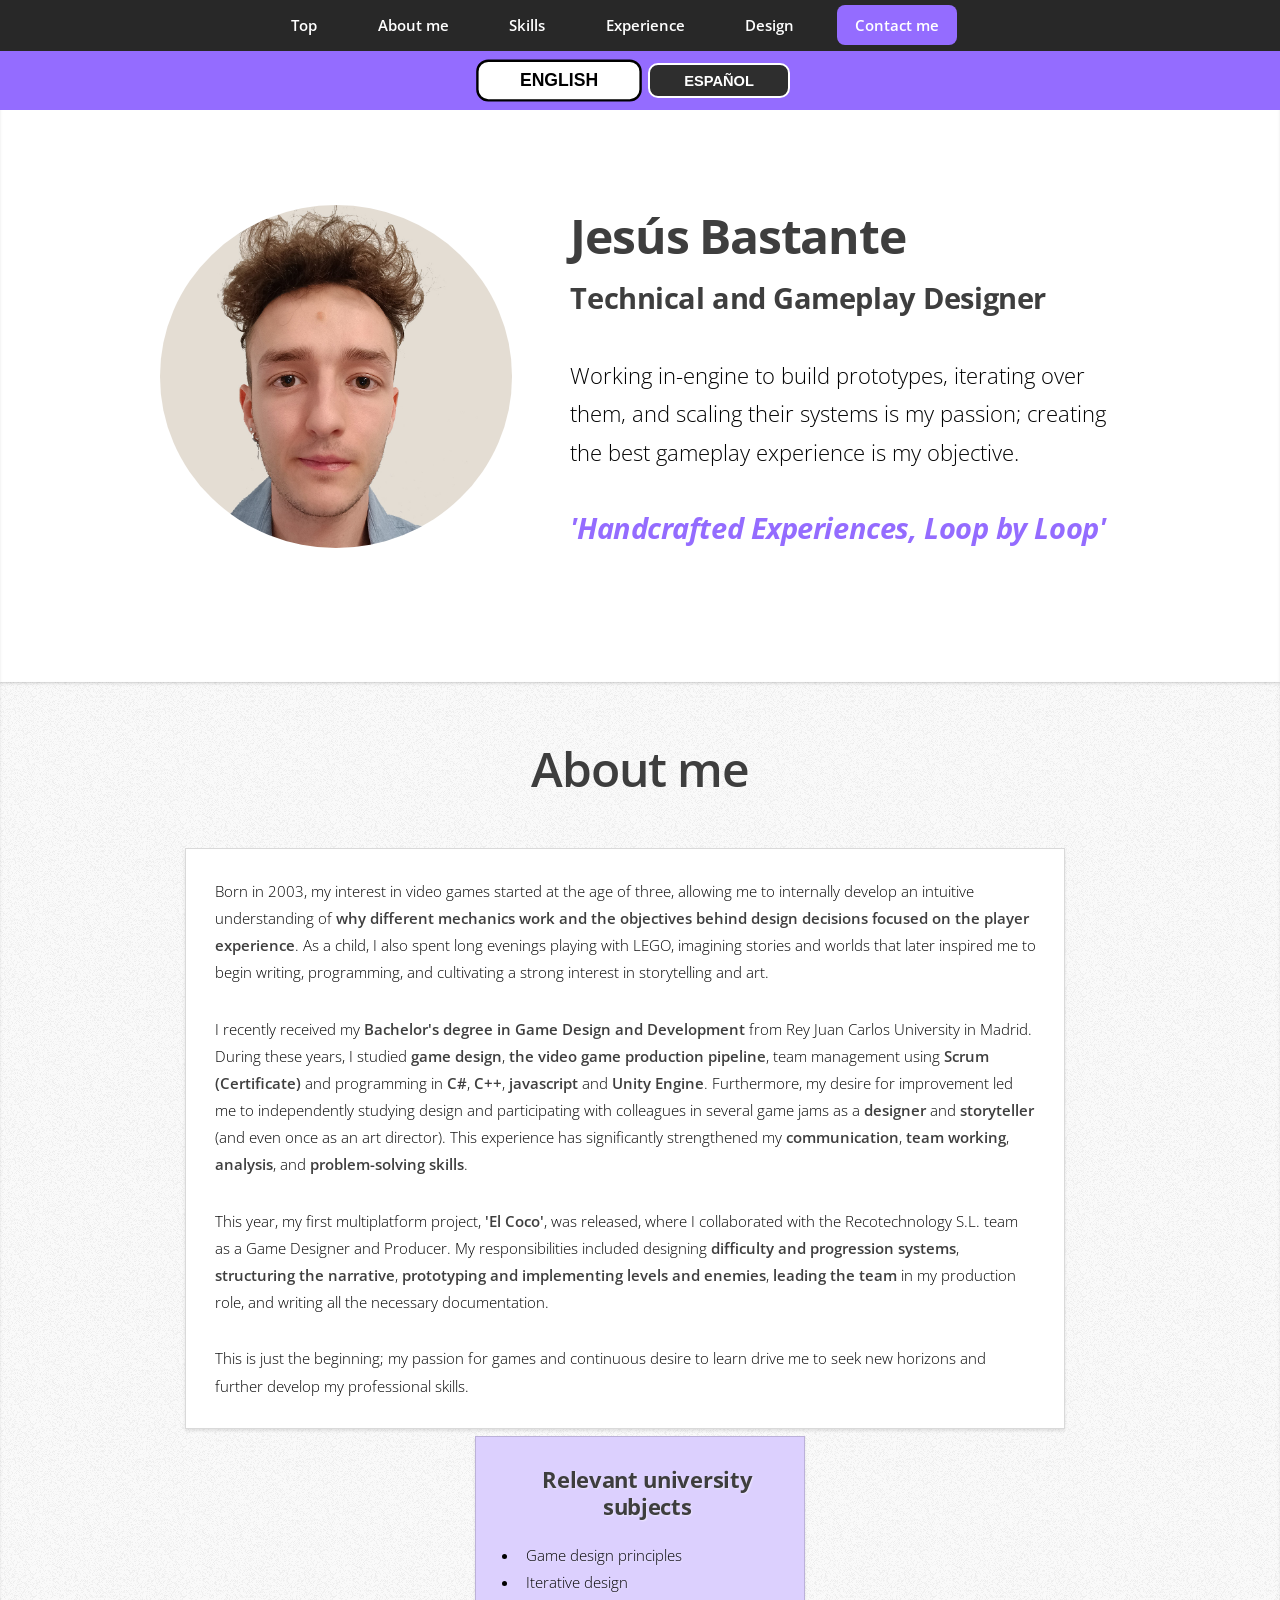
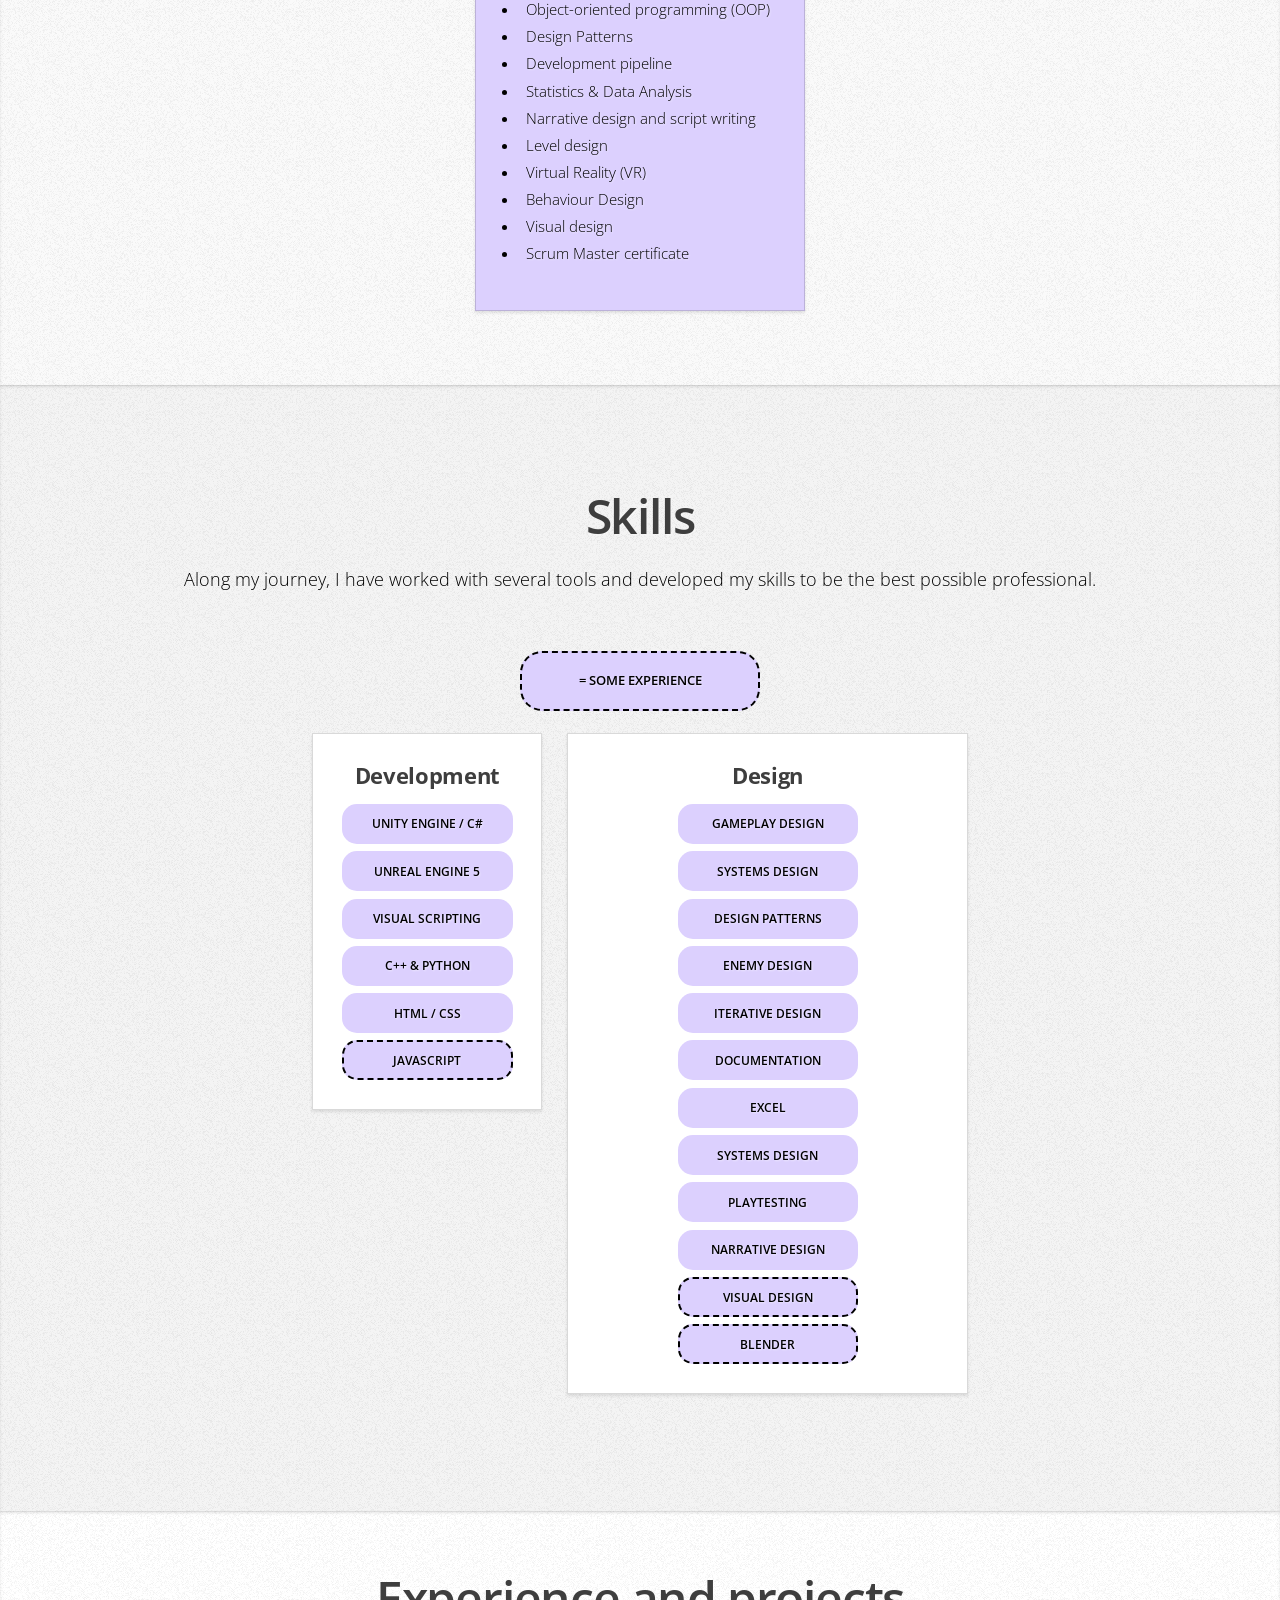
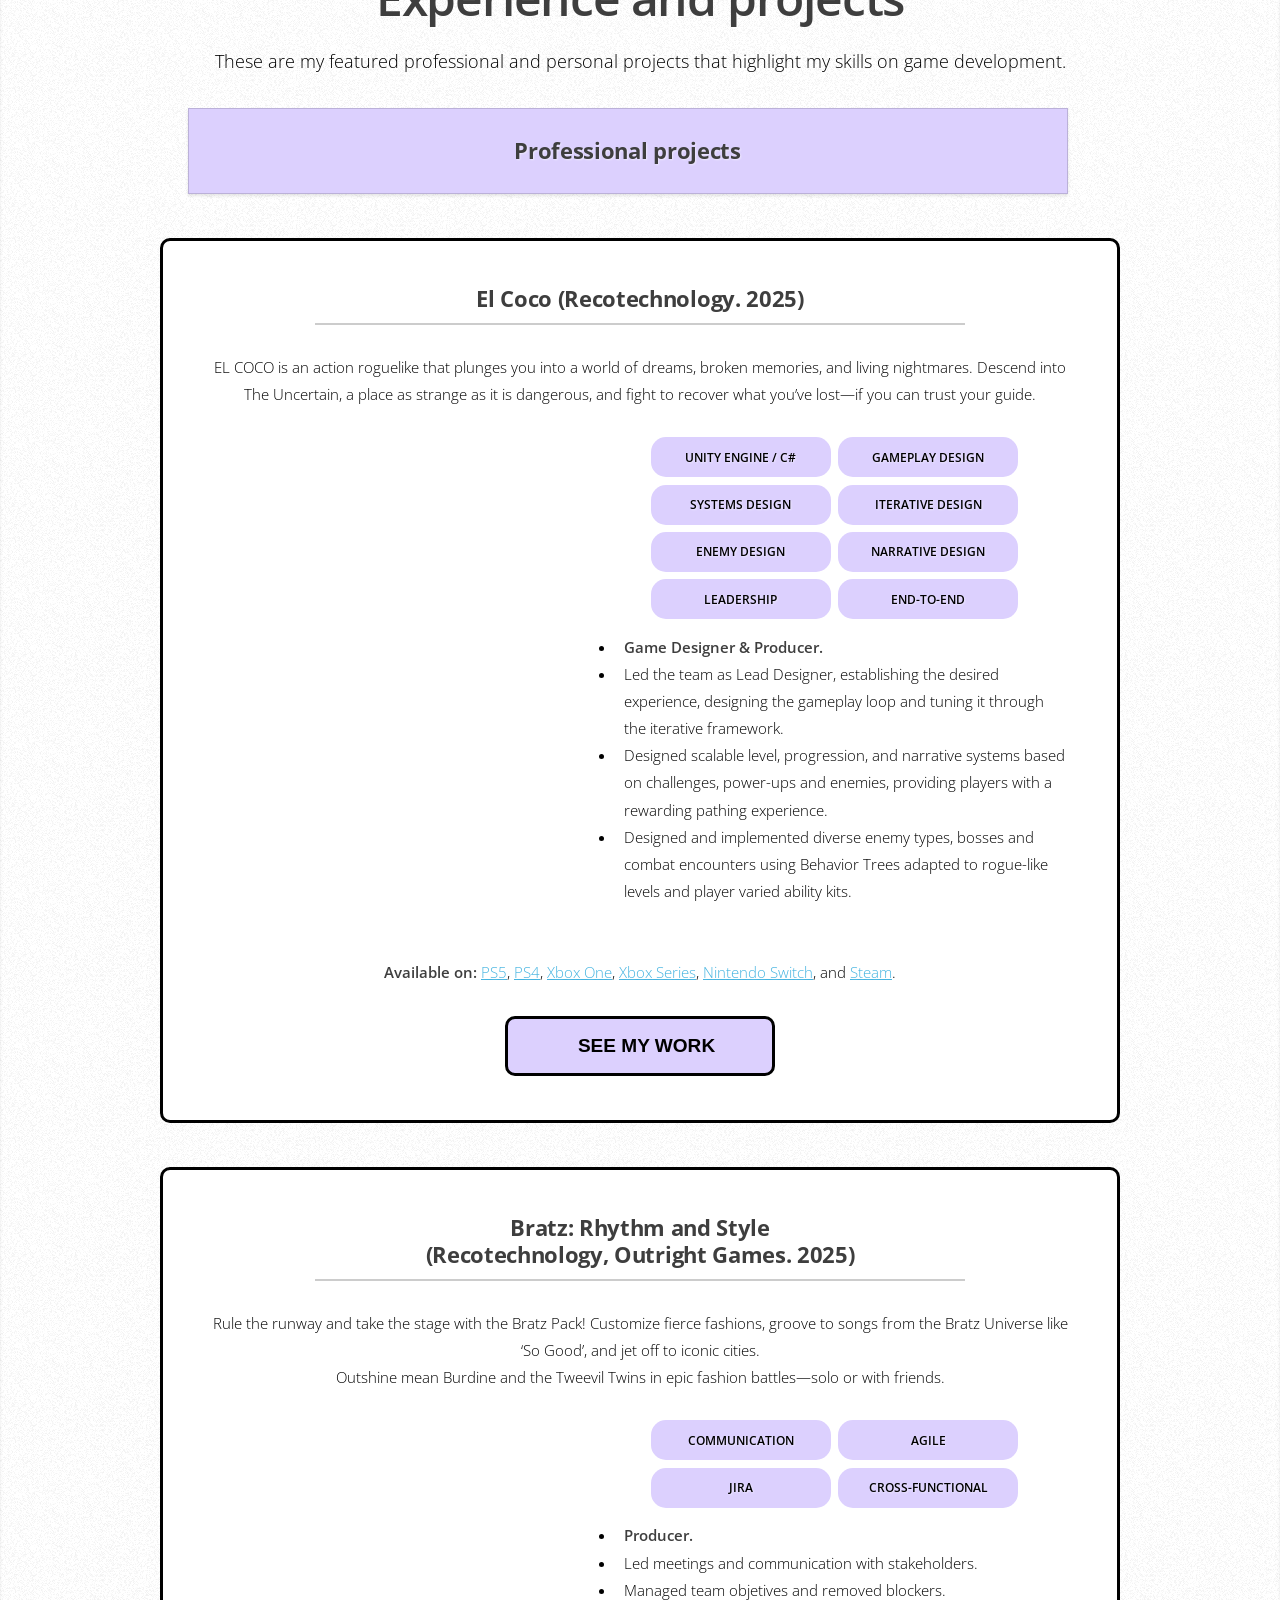
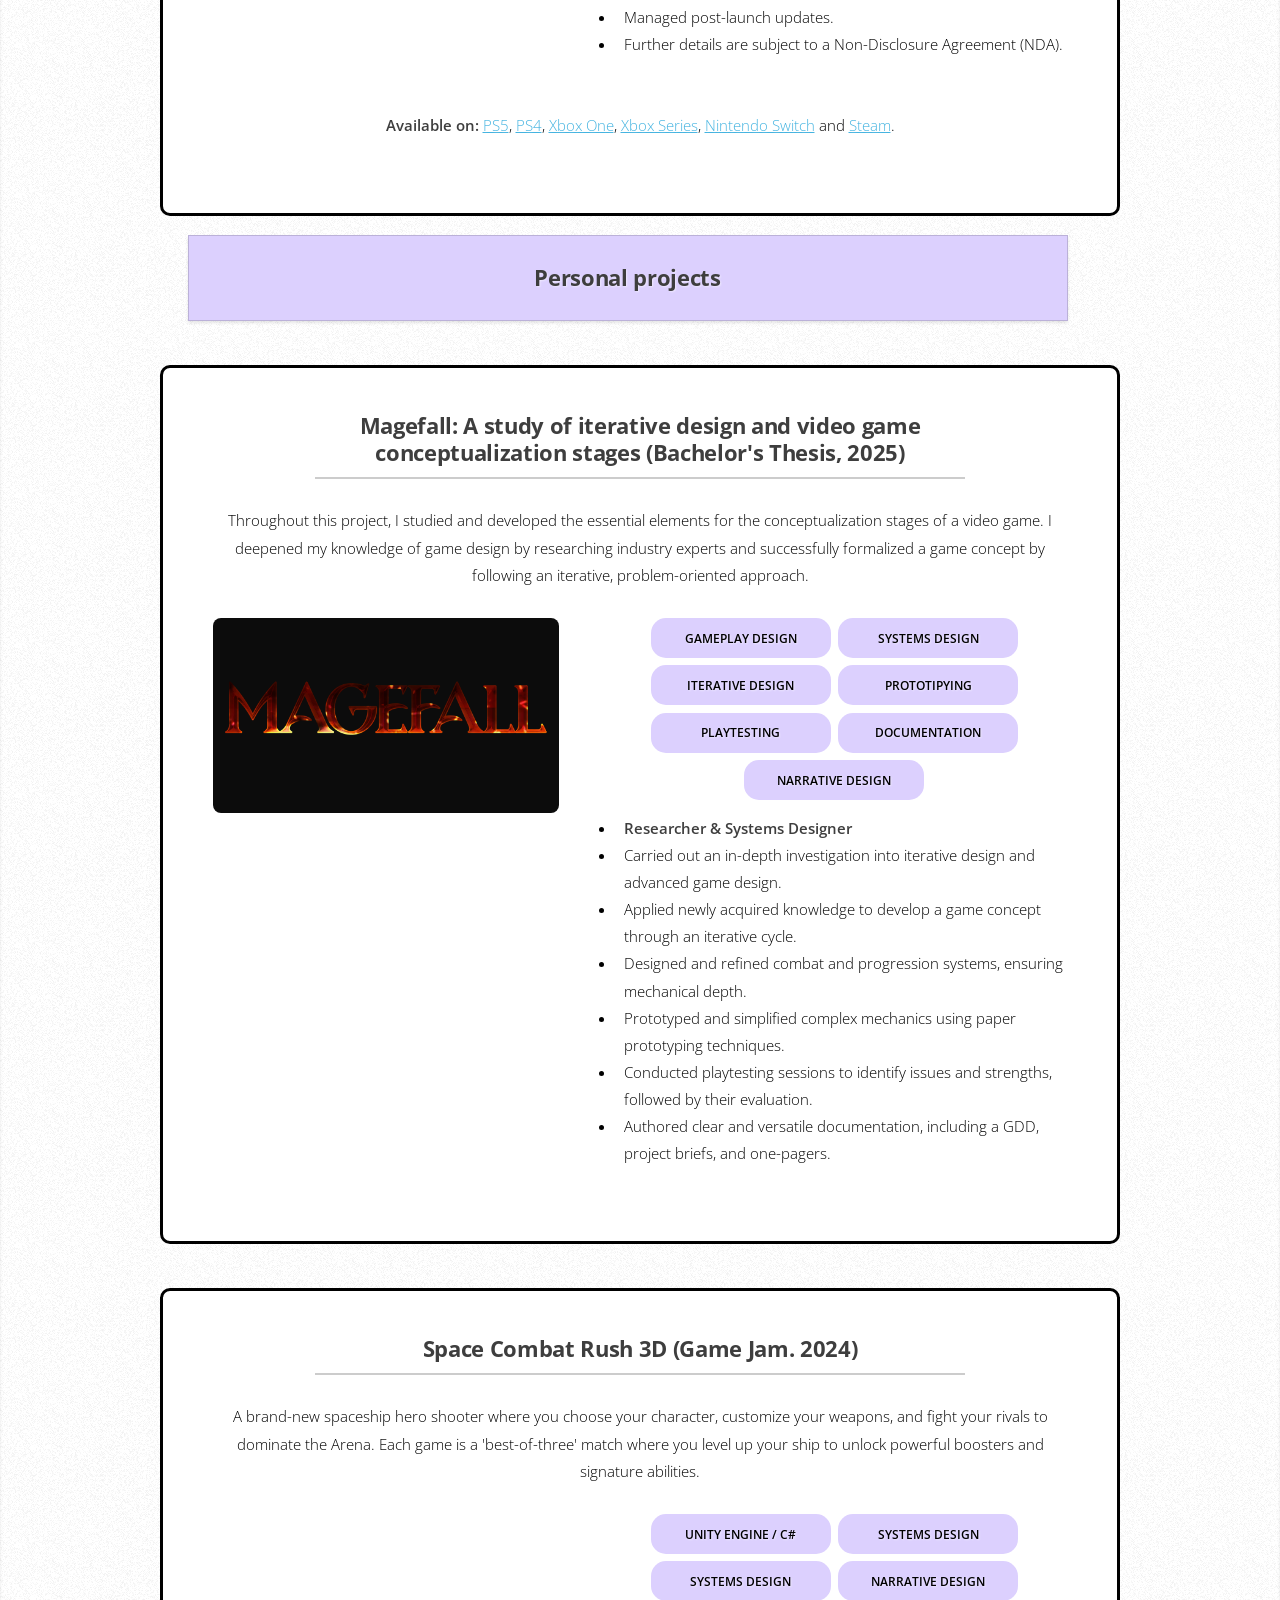
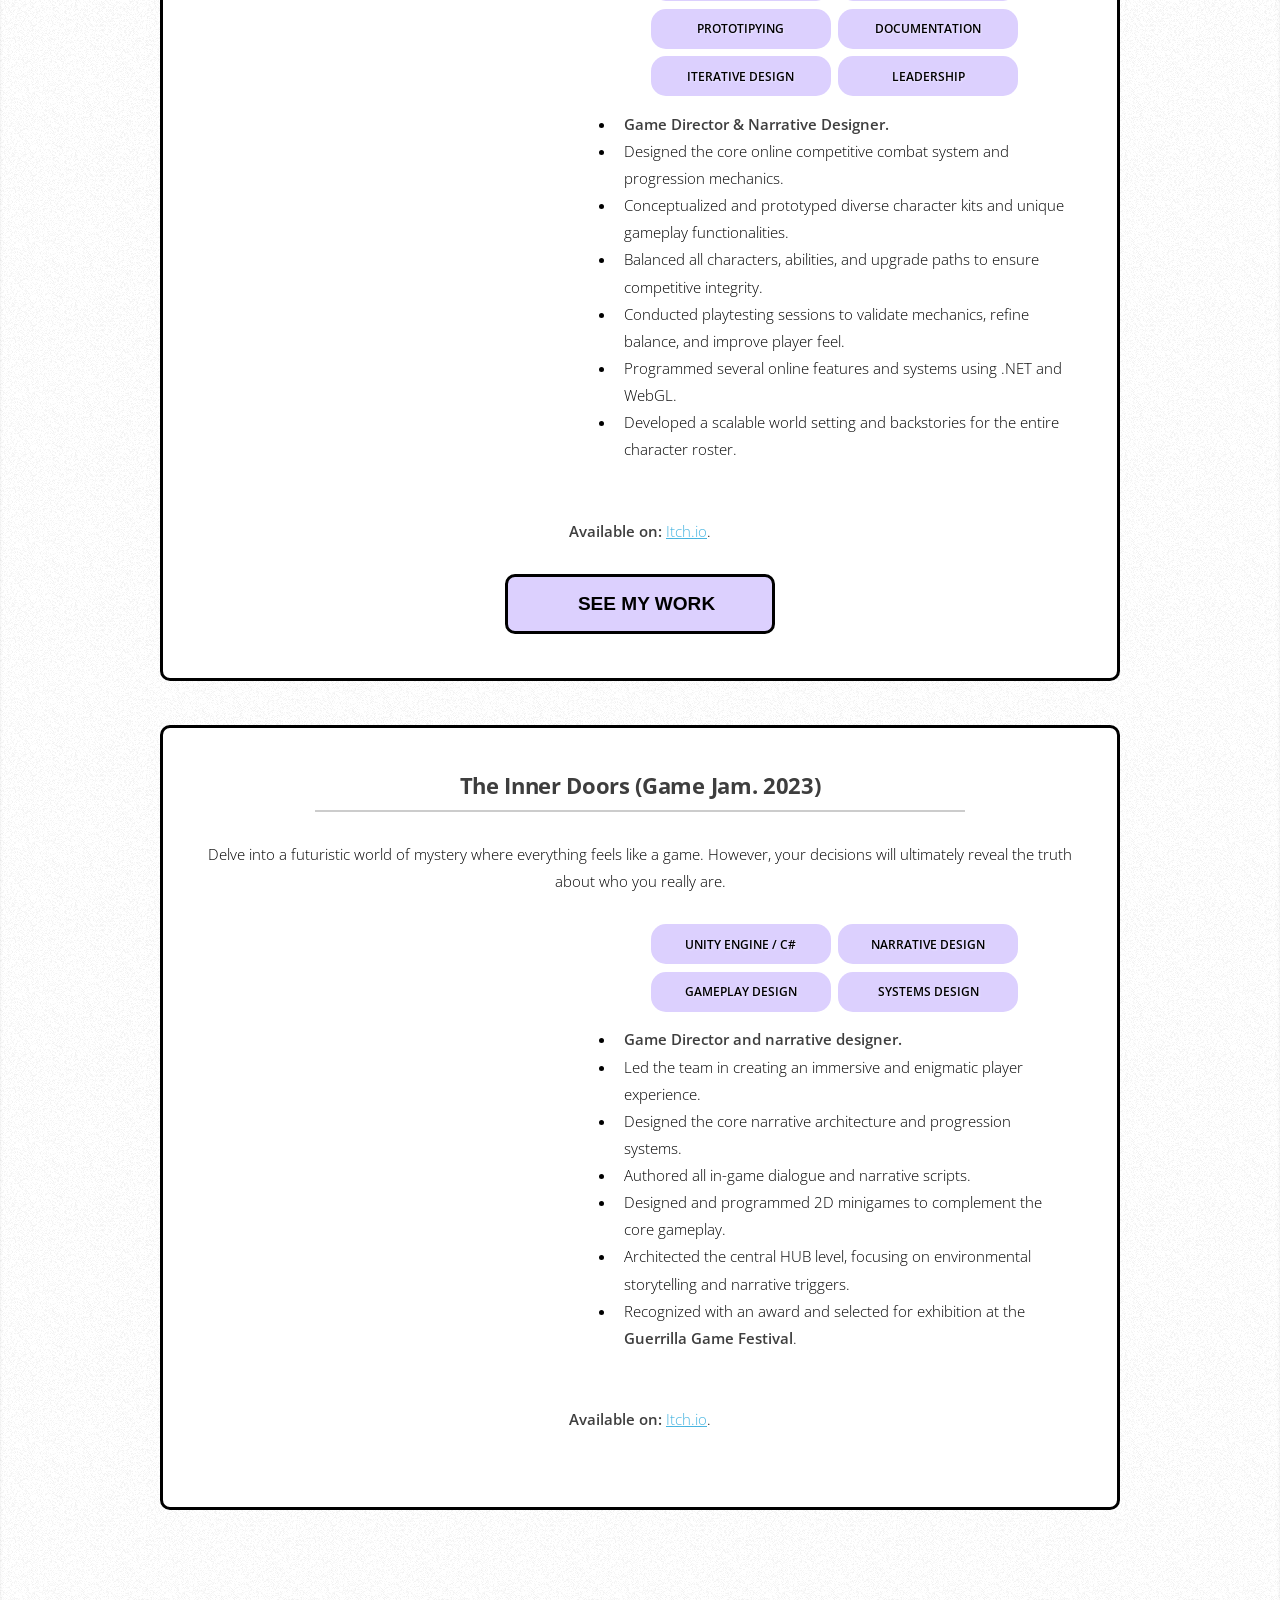
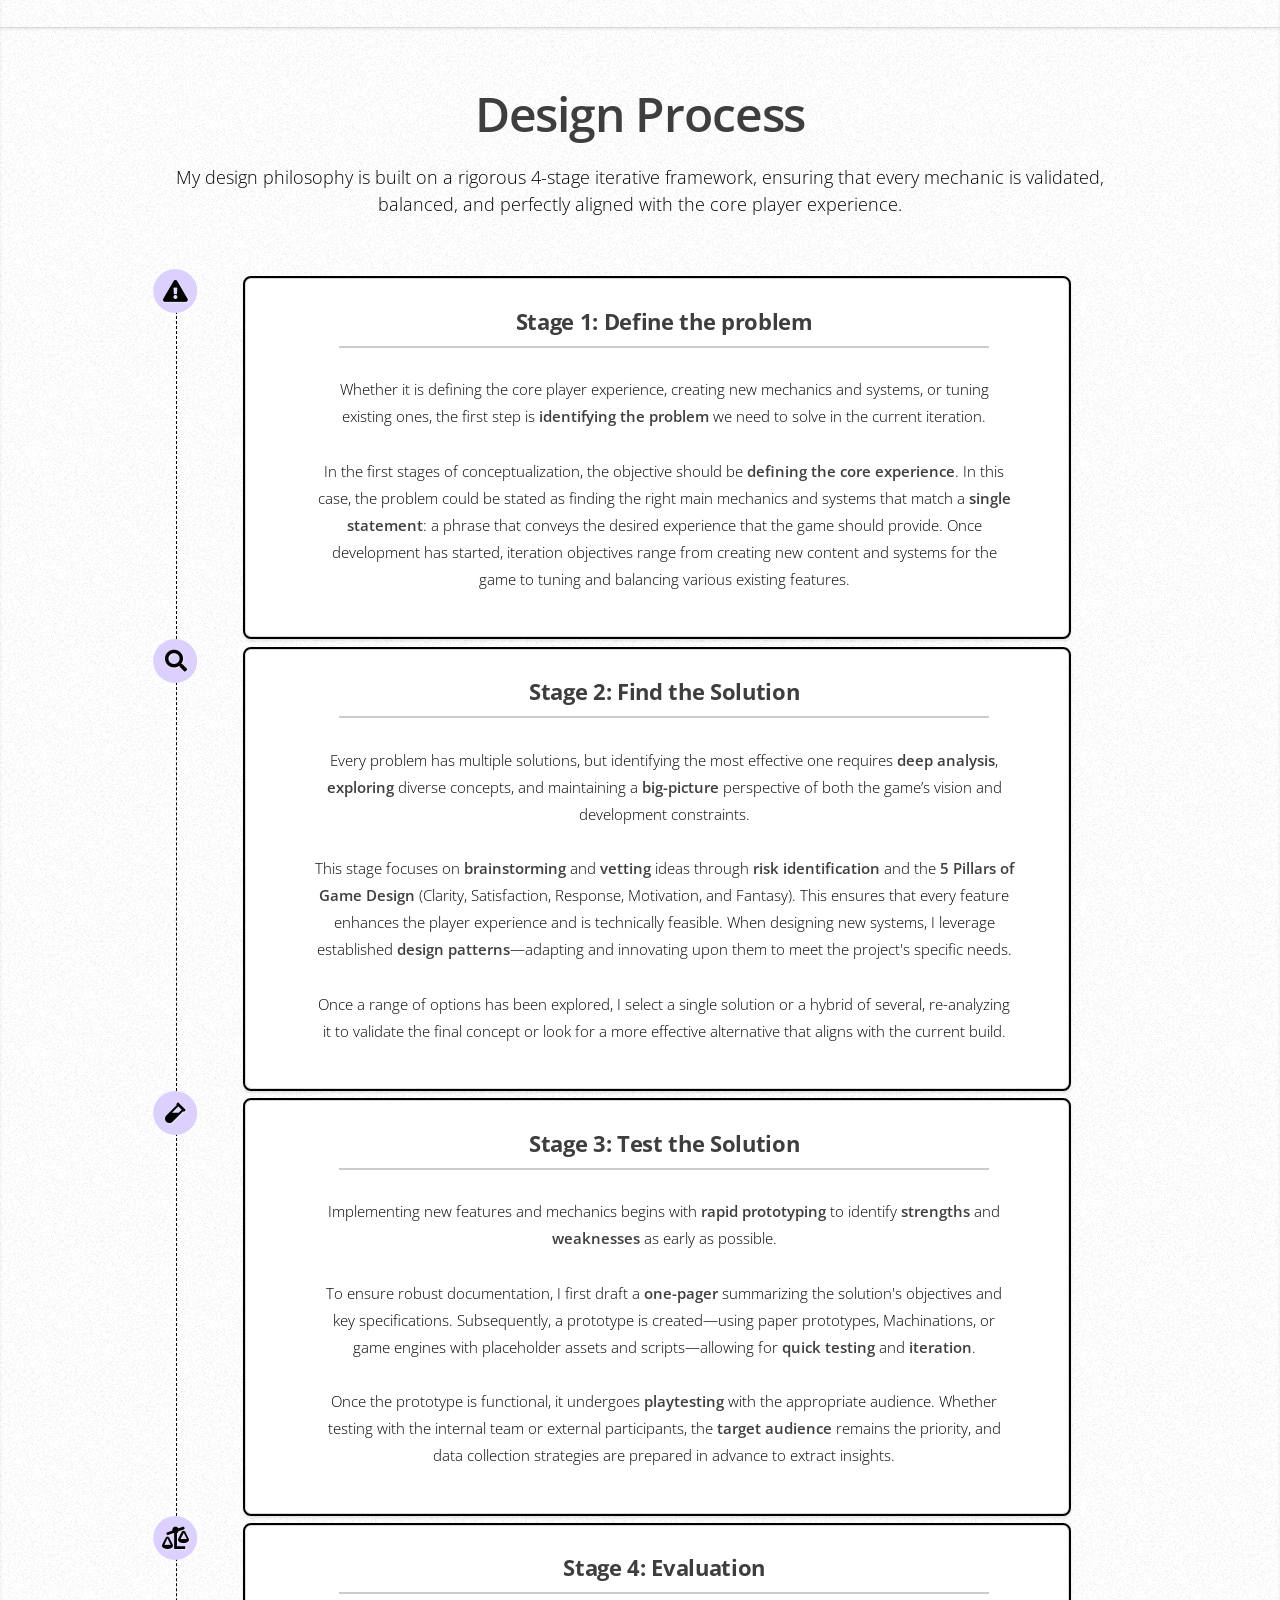
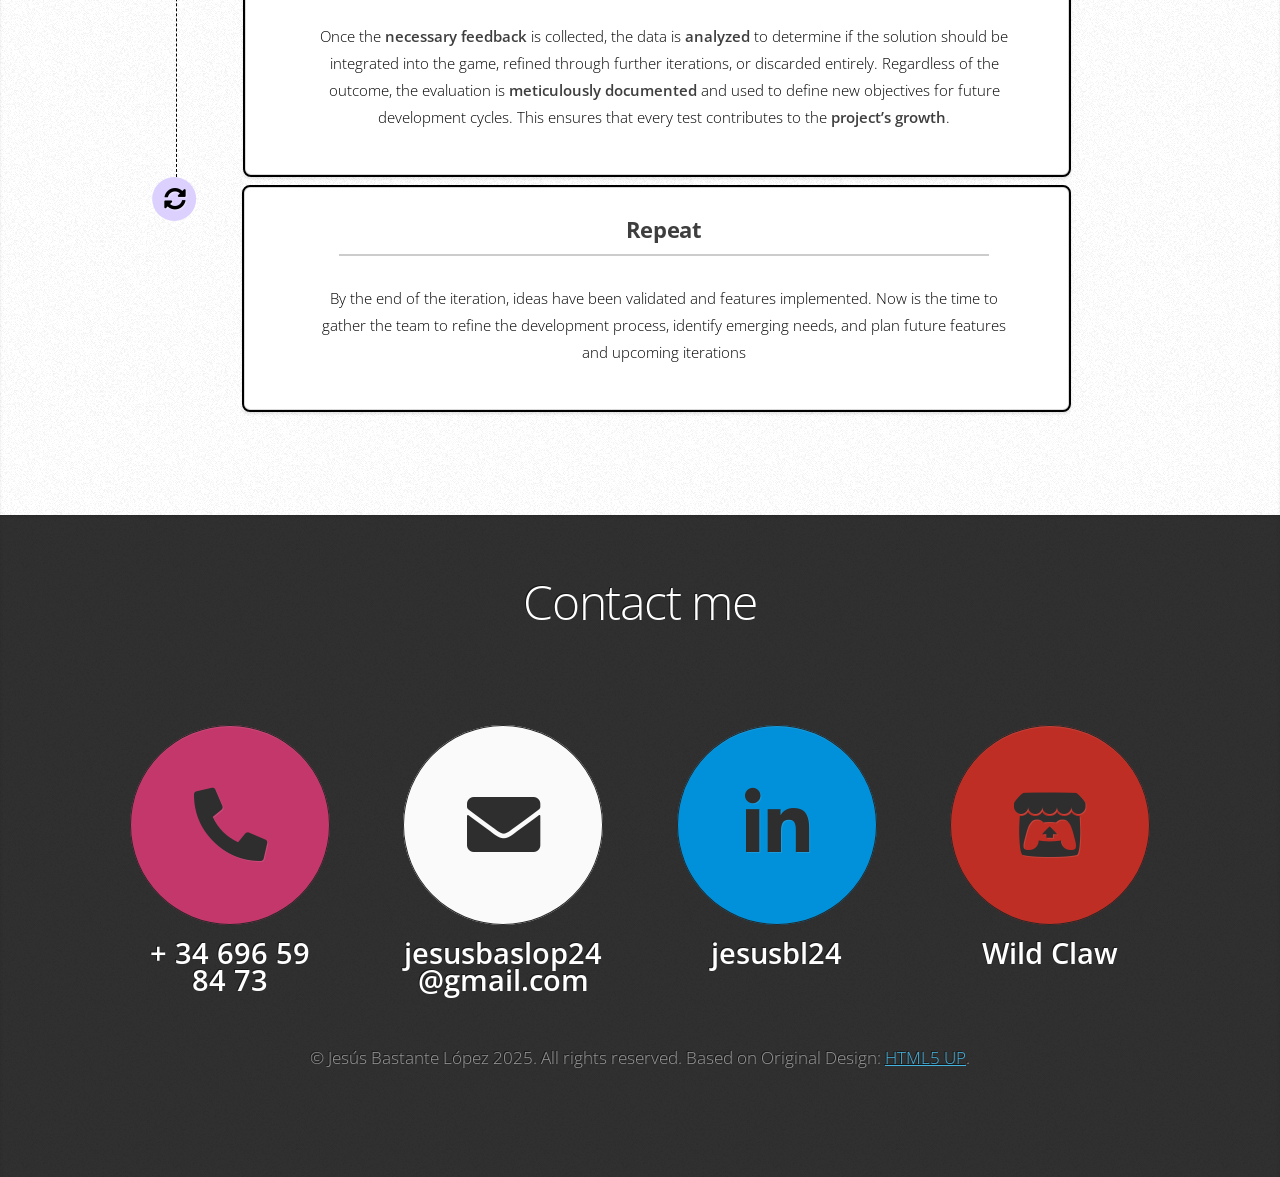
==== index.html @ 975b72c5 "Only design update" ====
<!DOCTYPE HTML>
<html lang="en">
	<head>
		<title>Jesus Bastante Portfolio</title>
		<meta charset="utf-8" />
		<meta name="viewport" content="width=device-width, initial-scale=1, maximum-scale=1, user-scalable=no, viewport-fit=cover">
		<script src='https://unpkg.com/panzoom@8.7.3/dist/panzoom.min.js'></script> <!-- Panzoom script -->
		<link rel="stylesheet" href="assets/css/main.css" />
	</head>
	<body class="is-preload">


		<!-- Nav -->
			<nav id="nav">
				<ul class="container">
					<li><a href="#language-bar" data-i18n="nav_top">Top</a></li>
					<li><a href="#aboutMeNavLoc" data-i18n="nav_about">About me</a></li>
					<li><a href="#skills" data-i18n="nav_skills">Skills</a></li>
					<li><a href="#experience" data-i18n="nav_experience">Experience</a></li>
					<li><a href="#designProcess" data-i18n="nav_design_process">Design</a></li>
					<li><a href="#contact" id = "contactMe" data-i18n="nav_contact">Contact me</a></li>
				</ul>
			</nav>

		<!-- Language-->
		<div id="language-bar">
			<div class="language-container">
				<div class="lang-buttons">
					<button id="lang-en" class="lang-button" onclick="setLanguage('en')">ENGLISH</button>
					<button id="lang-es" class="lang-button" onclick="setLanguage('es')">ESPAÑOL</button>
				</div>
			</div>
		</div>

		<!-- Home -->
			<article id="top" class="wrapper style1">
				<div class="container">
					<div class="row">
						<div class="col-4 col-5-large col-12-medium">
							<span class="image fit"><img src="images/Face.jpg" alt="" /></span>
						</div>
						<div class="col-8 col-7-large col-12-medium">
							<header>
								<h1><strong>Jesús Bastante</strong></h1>
								<h2  data-i18n="home_roles">Game Designer, Programmer, Producer</h2>
							</header>
							<p data-i18n="home_description">I'm a level and systems designer, developer, artist and storyteller with great passion and ambition for creating innovative games.</p>
							<h2 id="eslogan" data-i18n="home_eslogan">'Handcraft experiences loop by loop'</h2>
						</div>
					</div>
					</ul>
				</div>
			</article>

		<!-- AboutMe -->
			<article id="aboutMe" class="wrapper style2">
				<div class="container">
					<header>
						<h1 data-i18n="aboutMe_title" id ="aboutMeNavLoc">About me</h1>
					</header>

					<div class="aboutMeParent">
						<div class="col-8 col-12-medium col-12-small aboutMeChild">
							<section class="box aboutMeTextSection">

								<!-- Description -->
								<p align="left" data-i18n="aboutMe_p1">
									Born in 2003, my interest in video games started at the age of three, allowing me to internally develop an intuitive understanding of <strong>why different mechanics work</strong>
									and the objectives behind design decisions focused on the <strong>player experience</strong> .

									As a child, I also spent long evenings playing with LEGO, imagining stories and worlds that later inspired me to begin writing, programming, and cultivating a strong interest
									in storytelling and art.
								</p>
								<p align="left" data-i18n="aboutMe_p2">
									I recently received my Bachelor's degree in Game Design and Development from Rey Juan Carlos University in Madrid. During these years, I  studied <strong>game design</strong>,
									<strong>the video game production pipeline</strong>, and programming in <strong>C#</strong>, <strong>C++</strong>, <strong>javascript</strong> and <strong>Unity Engine</strong> .

									Furthermore, my desire for improvement led me to independently studying design and participating with colleagues in several game jams as a designer and storyteller (and even once as an art director). This experience has significantly strengthened my <strong>communication</strong>, <strong>team working</strong>, <strong>analysis</strong>, and <strong>problem-solving skills</strong>.
								</p>
								<p align="left" data-i18n="aboutMe_p3">
									This year, my first multiplatform project, <strong>'El Coco'</strong>, was released, where I collaborated with the Recotechnology S.L. team as a Game Designer and Producer. My responsibilities
									included designing <strong>difficulty and progression systems</strong>, <strong>structuring the narrative</strong>, <strong>implementing levels and enemies</strong>,
									<strong>leading the team</strong> in my production role, and preparing the game pages for all launch platforms.
								</p>
								<p align="left" data-i18n="aboutMe_p4">
									This is just the beginning; my passion for games and continuous desire to learn drive me to seek new horizons and further develop my professional skills.
								</p>
							</section>
						</div>

						<!-- Subjects -->
						<div class="col-4 col-12-medium col-12-small">
							<section class="box style1">
								<h3 class = "subjectsTitles"data-i18n="aboutMe_subjects">Relevant University Subjects</h3>
								<ul class="features">
									<li data-i18n="aboutMe_subject1">Game design principles</li>
									<li data-i18n="aboutMe_subject7">Iterative design</li>
									<li data-i18n="aboutMe_subject3">Object oriented programming</li>
									<li data-i18n="aboutMe_subject4">Design patterns</li>
									<li data-i18n="aboutMe_subject8">Development pipeline</li>
									<li data-i18n="aboutMe_subject11">Statistics</li>
									<li data-i18n="aboutMe_subject2">Narrative design and script writing</li>
									<li data-i18n="aboutMe_subject5">Level design principles</li>
									<li data-i18n="aboutMe_subject6">VR</li>
									<li data-i18n="aboutMe_subject9">Artificial intelligence</li>
									<li data-i18n="aboutMe_subject10">Visual design</li>
									<li data-i18n="aboutMe_subject12">Scrum and Kanban</li>
								</ul>
							</section>
						</div>
						</div>
					</div>

			</article>

		<!-- Skills -->
			<article id="skills" class="wrapper style3">
				<div class="container portfolio">
						<header>
						<h1 data-i18n="skills_title">Skills</h1>
						<p data-i18n="skills_description">Along my journey, I have worked with several tools and developed my skills to be the best possible professional.</p>
					</header>

					<!-- Some experience -->
					<div class="explanationSkills">
						<span class="tag some example" data-i18n="skills_some_experience">Some experience</span>
					</div>

					<!-- Programmer -->
					<div class="row aln-center">
						<div class="col-3 col-6-medium col-12-small">
							<article class="box style2">

								<h3><a data-i18n="skills_programmer">Programming</a></h3>

								<div class="skill-tags">
									<span class="tag" data-i18n="skills_unity">Unity Engine / c#</span>
									<span class="tag" data-i18n="skills_unreal">Unreal Engine 5</span>
									<span class="tag" data-i18n="skills_visualSc">Visual scripting</span>
									<span class="tag" data-i18n="skills_c++">C++ & Python</span>
									<span class="tag" data-i18n="skills_html">HTML / CSS</span>
									<span class="tag some" data-i18n="skills_js">JavaScript</span>

								</div>
							</article>
						</div>


						<!-- Game Designer -->
						<div class="col-5 col-6-medium col-12-small">
							<article class="box style2">

								<h3><a data-i18n="skills_gameDesign">Game Design</a></h3>

								<div class="skill-tags">
									<span class="tag" data-i18n="skills_gameplay">Gameplay Design</span>
									<span class="tag" data-i18n="skills_systems">Systems Design</span>
									<span class="tag" data-i18n="skills_designPatterns">Design patterns</span>
									<span class="tag" data-i18n="skills_enemy">Enemy Design</span>
									<span class="tag" data-i18n="skills_iterative">Iterative Design</span>
									<span class="tag" data-i18n="skills_documentation">Documentation</span>
									<span class="tag" data-i18n="skills_excel">Excel</span>
									<span class="tag" data-i18n="skills_systems">Systems Design</span>
									<span class="tag" data-i18n="skills_playtest">Playtesting</span>
									<span class="tag" data-i18n="skills_narrative">Narrative Design</span>
									<span class="tag some" data-i18n="skills_visual">Visual Design</span>
									<span class="tag some" data-i18n="skills_blender">Blender</span>
								</div>

							</article>
						</div>


						<!--
						<div class="col-3 col-6-medium col-12-small">
							<article class="box style2">

								<h3><a data-i18n="skills_producing">Producing</a></h3>

								<div class="skill-tags">
									<span class="tag" data-i18n="skills_communication">Communication</span>
									<span class="tag" data-i18n="skills_agile">Agile</span>
									<span class="tag" data-i18n="skills_leadership">Leadership</span>
									<span class="tag" data-i18n="skills_endToEnd">End-to-end</span>
									<span class="tag" data-i18n="skills_jira">Jira</span>
									<span class="tag" data-i18n="skills_functional">Cross-functional</span>
								</div>

							</article>
						</div>
						-->
					</div>
				</div>
			</article>

		<!-- Experience -->
		<article id="experience" class="wrapper style">
			<div class="container">


				<header>
					<h1 data-i18n="experience_title">Experience and projects</h1>
					<p data-i18n="experience_description">These are my featured professional and personal projects that highlight my skills on game development</p>
				</header>

				<!-- Professional projects section -->
				<div class="col-8 col-12-medium col-12-small row aln-center">
					<section class="box style5">
						<h3 data-i18n="experience_professional">Professional projects</h3>
					</section>
				</div>

				<!-- Project 1 -->
				<div class="project-entry">
					<div class="row">
						<div class="col-12">
							<h3>El Coco (Recotechnology. 2025)</h3>
						</div>
					</div>

					<!-- Description-->
					<div class="row">
						<div class="col-12">
							<p data-i18n="el_coco_description" class = "project_description">
								EL COCO is a 3D action roguelike that plunges you into a world of dreams, broken memories, and living nightmares. Descend into The Uncertain, a place as strange as it is dangerous, and fight to recover what you’ve lost—if you can trust your guide.</p>
						</div>
					</div>

					<!-- Main aln-center -->
					<div class="row aln-center">

						<!-- Video -->
						<div class="col-5 col-12-medium col-12-small image-column">
							<div class="video-container">
								<iframe id = "video_Coco" class="video-responsive" width="100%" src="https://www.youtube.com/embed/w1VXgXGJoMo?si=kQGGENqdgGSA5-C-" title="YouTube video player" frameborder="0" allowfullscreen></iframe>
							</div>
						</div>

						<!-- Skills & Work-->
						<div class="col-7 col-12-medium col-12-small content-column">

							<!-- Skills -->
							<div class="skill-tags project-tags">
								<span class="tag" data-i18n="skills_unity">Unity Engine / C#</span>
								<span class="tag" data-i18n="skills_gameplay">Gameplay</span>
								<span class="tag" data-i18n="skills_systems">Systems Design</span>
								<span class="tag" data-i18n="skills_iterative">Iterative Design</span>
								<span class="tag" data-i18n="skills_enemy">Enemy Design</span>
								<span class="tag" data-i18n="skills_narrative">Narrative Design</span>
								<span class="tag" data-i18n="skills_leadership">Leadership</span>
								<span class="tag" data-i18n="skills_endToEnd">End-to-end</span>
							</div>

							<!-- Work-->
							<ul class="project-details">
								<li data-i18n="el_coco_role"><strong>Game designer and producer.</strong></li>
								<li data-i18n="el_coco_lead">Led my team as main designer and producer.</li>
								<li data-i18n="el_coco_systems">Designed difficulty, progression and narrative systems.</li>
								<li data-i18n="el_coco_enemies">Designed and implemented enemies and encounters.</li>
								<!-- <li data-i18n="el_coco_levels">Designed and implemented levels.</li>-->
							</ul>
						</div>

						<!-- Stores -->
						<div class="col-12 col-12-medium col-12-small">
							<p class="availability-row">
								<span data-i18n="project_available_on">Available on:</span>
								<a href="https://store.playstation.com/es-es/product/EP8904-PPSA14353_00-0726081682596887" target="_blank">PS5</a>,
								<a href="https://store.playstation.com/es-es/product/EP8904-PPSA14353_00-0726081682596887" target="_blank">PS4</a>,
								<a href="https://www.xbox.com/es-ES/games/store/el-coco/9MZ8PTQWFBSH/0010" target="_blank">Xbox One</a>,
								<a href="https://www.xbox.com/es-ES/games/store/el-coco/9MZ8PTQWFBSH/0010" target="_blank">Xbox Series</a>,
								<a href="https://www.nintendo.com/es-es/Juegos/Programas-descargables-Nintendo-Switch/EL-COCO-2962356.html" target="_blank">Nintendo Switch</a>,
								<span data-i18n="word_and">and</span>
								<a href="https://store.steampowered.com/app/3792510/El_Coco/" target="_blank">Steam</a>.
							</p>
						</div>
					</div>

					<!-- See my work button -->
					<div class="project-docs">
						<button onclick="handleGalleryOpen('Coco_One_Pagers')" class ="projectKnowMore" data-i18n="knowMore">See my work</button>
					</div>

					<!-- One-pagers gallery overview - Do not copy or move, only one is needed -->
					<div id="gallery-overlay" class="gallery-overlay">
						<button class="nav-btn prev" onclick="event.stopPropagation(); changeImage(-1)">&#10094;</button>
						<button class="nav-btn next" onclick="event.stopPropagation(); changeImage(1)">&#10095;</button>
						<span class="close-gallery" onclick="event.stopPropagation(); closeGallery()">&times;</span>

						<div class="gallery-content">
							<img id="gallery-img" src="" alt="One Pager">
						</div>

						<div id="gallery-counter">1 / 3</div>
					</div>

				</div>


				<!-- Project 2 -->
				<div class="project-entry">
					<div class="row">
						<div class="col-12">
							<h3>Bratz: Rhythm and Style <br>(Recotechnology, Outright Games. 2025)</h3>
						</div>
					</div>

					<!-- Description -->
					<div class="row">
						<div class="col-12">
							<p data-i18n="bratz_description" class = "project_description">
								Rule the runway and take the stage with the Bratz Pack! Customize fierce fashions, groove to songs from the Bratz Universe like ‘So Good’, and jet off to iconic cities. <br>Outshine mean Burdine and the Tweevil Twins in epic fashion battles—solo or with friends.</p>
						</div>
					</div>

					<!-- Main aln-center -->
					<div class="row aln-center">

						<!-- Video -->
						<div class="col-5 col-12-medium col-12-small image-column">
							<iframe id = "video_Bratz" class="video-responsive" width="100%" src="https://www.youtube.com/embed/FJ5CNNaP4vQ?si=z_2PNQoDxg_0qs07" title="YouTube video player" frameborder="0" allowfullscreen></iframe>
						</div>

						<!-- Skills & Work -->
						<div class="col-7 col-12-medium col-12-small content-column">

							<!-- Skills -->
							<div class="skill-tags project-tags">
								<span class="tag" data-i18n="skills_communication">Communication</span>
								<span class="tag" data-i18n="skills_agile">Agile</span>
								<span class="tag" data-i18n="skills_jira">Jira</span>
								<span class="tag" data-i18n="skills_functional">Cross-functional</span>
							</div>

							<!-- Work -->
							<ul class="project-details">
								<li data-i18n="project_bratz_role"><strong>Post-launch producer.</strong></li>
								<li data-i18n="project_bratz_info1">Led meetings and communication with clients.</li>
								<li data-i18n="project_bratz_info2">Managed team objetives and removed blockers.</li>
								<li data-i18n="project_bratz_updates">Managed post-launch updates.</li>
								<li data-i18n="project_bratz_info">Not allowed to explain further work.</li>
							</ul>
						</div>

						<!-- Stores -->
						<div class="col-12 col-12-medium col-12-small">
							<p class="availability-row">
								<span data-i18n="project_available_on">Available on:</span>
								<a href="https://store.playstation.com/es-es/product/EP3678-PPSA21174_00-BRATZ2GAME000000" target="_blank">PS5</a>,
								<a href="https://store.playstation.com/es-es/product/EP3678-PPSA21174_00-BRATZ2GAME000000" target="_blank">PS4</a>,
								<a href="https://www.xbox.com/es-es/games/store/bratz-ritmo-y-estilo/9p76mmjg50ds" target="_blank">Xbox One</a>,
								<a href="https://www.xbox.com/es-es/games/store/bratz-ritmo-y-estilo/9p76mmjg50ds" target="_blank">Xbox Series</a>,
								<a href="https://www.nintendo.com/es-es/Juegos/Juegos-de-Nintendo-Switch/Bratz-Ritmo-y-Estilo-2845229.html" target="_blank">Nintendo Switch</a>
								<span data-i18n="word_and">and</span>
								<a href="https://store.steampowered.com/app/3212580/Bratz_Ritmo_y_Estilo/" target="_blank">Steam</a>.
							</p>
						</div>

					</div>

				</div>

				<!-- Personal projects section -->
				<div class="col-8 col-8-medium col-8-small row aln-center">
					<section class="box style5">
						<h3 data-i18n="experience_personal">Personal projects</h3>
					</section>
				</div>

				<!-- Project 3 -->
				<div class="project-entry">
					<div class="row">
						<div class="col-12">
							<h3 data-i18n="magefall_title">Magefall, a study of iterative design and video game conceptualization stages (Bachelor's Thesis. 2024)</h3>
						</div>
					</div>

					<!-- Description -->
					<div class="row">
						<div class="col-12">
							<p data-i18n="magefall_description" class = "project_description">
								Throughout this project, I studied and developed the essential elements for the conceptualization stages of a video game. I deepened my knowledge of game design by researching industry experts and successfully designed a game concept by following an iterative, problem-oriented approach.</p>
						</div>
					</div>

					<!-- Main aln-center -->
					<div class="row aln-center">

						<!-- Image -->
						<div class="col-5 col-12-medium col-12-small image-column">
							<span class="image fit mini-project-image">
								<img src="images/Magefall.png" alt="Mini Proyecto 4" />
							</span>
						</div>

						<!-- Skills & Work -->
						<div class="col-7 col-12-medium col-12-small content-column">

							<!-- Skills -->
							<div class="skill-tags project-tags">
								<span class="tag" data-i18n="skills_gameplay">Gameplay</span>
								<span class="tag" data-i18n="skills_systems">Systems Design</span>
								<span class="tag" data-i18n="skills_iterative">Iterative Design</span>
								<span class="tag" data-i18n="skills_prototype">Prototyping</span>
								<span class="tag" data-i18n="skills_playtest">Playtesting</span>
								<span class="tag" data-i18n="skills_documentation">Documentation</span>
								<span class="tag" data-i18n="skills_narrative">Narrative Design</span>
							</div>

							<!-- Work -->
							<ul class="project-details">
								<li data-i18n="project_magefall_1"><strong>Researcher and systems designer.</strong></li>
								<li data-i18n="project_magefall_2">Carried on an in depth investigation about iterative design and advance game design.</li>
								<li data-i18n="project_magefall_3">Used the new adquired knowledge to develop a game idea following an iterative cycle.</li>
								<li data-i18n="project_magefall_4">Designed and enhanced combat and progression systems and created.</li>
								<li data-i18n="project_magefall_5">Simplified mechanics and systems using paper prototypes.</li>
								<li data-i18n="project_magefall_6">Carried on playtestings to find problems and stregths and evaluated their results.</li>
								<li data-i18n="project_magefall_7">Created clean and versatile documentation like a GDD, a brief and one-pagers.</li>
							</ul>
						</div>
					</div>
				</div>


				<!-- Project 4 -->
				<div class="project-entry">
					<div class="row">
						<div class="col-12">
							<h3>Space Combat Rush 3D (Game Jam. 2024)</h3>
						</div>
					</div>

					<!-- Description -->
					<div class="row">
						<div class="col-12">
							<p data-i18n="SCR3D_description" class = "project_description">
								A brand-new spaceship hero shooter where you choose your character, custom your weapons and fight your rivals to get to the top of the Arena. Each game is a best of 3 match where you level up your ship to unlock your powerful boosters and abilities.</p>
						</div>
					</div>

					<!-- Main aln-center -->
					<div class="row aln-center">

						<!-- Video -->
						<div class="col-5 col-12-medium col-12-small image-column">
							<iframe class="video-responsive" width="100%"  src="https://www.youtube.com/embed/dESIXAj6zrM?si=02OlI8E_HfpWyJO2" title="YouTube video player" frameborder="0" allowfullscreen></iframe>
						</div>

						<!-- Skills & Work -->
						<div class="col-7 col-12-medium col-12-small content-column">

							<!-- Skills -->
							<div class="skill-tags project-tags">
								<span class="tag" data-i18n="skills_unity">Unity Engine / C#</span>
								<span class="tag" data-i18n="skills_systems">Gameplay Design</span>
								<span class="tag" data-i18n="skills_systems">Systems Design</span>
								<span class="tag" data-i18n="skills_narrative">Narrative Design</span>
								<span class="tag" data-i18n="skills_prototype">Prototyping</span>
								<span class="tag" data-i18n="skills_documentation">Documentation</span>
								<span class="tag" data-i18n="skills_iterative">Iterative Design</span>
								<span class="tag" data-i18n="skills_leadership">Leadership</span>
							</div>

							<!-- Work -->
							<ul class="project-details">
								<li data-i18n="SCR3D_1"><strong>Game and narrative designer.</strong></li>
								<li data-i18n="SCR3D_2">Designed the online competitive combat system.</li>
								<li data-i18n="SCR3D_3">Designed and prototyped multiple characters funcionality.</li>
								<li data-i18n="SCR3D_4">Balanced all characters, abilities and upgrades.</li>
								<li data-i18n="SCR3D_5">Carried on playtestings to test mechanics and balance.</li>
								<li data-i18n="SCR3D_6">Programmed several online features in .NET and WebGL.</li>
								<li data-i18n="SCR3D_7">Created a scalable setting and every character backstory</li>
							</ul>
						</div>

						<!-- Stores -->
						<div class="col-12 col-12-medium col-12-small">
							<p class="availability-row">
								<span data-i18n="project_available_on">Available on:</span>
								<a href="https://wild-claw-studio.itch.io/space-combat-rush-3d" target="_blank">Itch.io</a>.
							</p>
						</div>

					</div>

					<!-- See my work button -->
					<div class="project-docs">
						<button onclick="handleGalleryOpen('SCR_One_Pagers')" class ="projectKnowMore" data-i18n="knowMore">See my work</button>
					</div>

				</div>


				<!-- Project 5 -->
				<div class="project-entry">
					<div class="row">
						<div class="col-12">
							<h3>The Inner Doors (Game Jam. 2023)</h3>
						</div>
					</div>

					<!-- Description -->
					<div class="row">
						<div class="col-12">
							<p data-i18n="project_inner_description" class = "project_description">
								Delve into a futuristic world of mystery where everything feels like a game. However, your decisions will ultimately reveal the truth about who you really are.</p>
						</div>
					</div>

					<!-- Main aln-center -->
					<div class="row aln-center">

						<!-- Video -->
						<div class="col-5 col-12-medium col-12-small image-column">
							<iframe width="100%" class="video-responsive" src="https://www.youtube.com/embed/ds75GTA6XdU?si=nrnSYYOC4L6e38ob" title="YouTube video player" frameborder="0" allowfullscreen></iframe>
						</div>

						<!-- Skills & Work -->
						<div class="col-7 col-12-medium col-12-small content-column">

							<!-- Skills -->
							<div class="skill-tags project-tags">
								<span class="tag" data-i18n="skills_unity">Unity Engine / C#</span>
								<span class="tag" data-i18n="skills_narrative">Narrative Design</span>
								<span class="tag" data-i18n="skills_gameplay">Gameplay Design</span>
								<span class="tag" data-i18n="skills_systems">Systems Design</span>
							</div>

							<!-- Work -->
							<ul class="project-details">
								<li data-i18n="project_inner_1"><strong>Game director and narrative designer.</strong></li>
								<li data-i18n="project_inner_2">Led the team in creating an immersive and enigmatic player experience.</li>
								<li data-i18n="project_inner_3">Designed the core narrative architecture and progression systems.</li>
								<li data-i18n="project_inner_4">Authored all in-game dialogue and narrative scripts.</li>
								<li data-i18n="project_inner_5">Designed and programmed 2D minigames to complement the core gameplay.</li>
								<li data-i18n="project_inner_6">Architected the central HUB level, focusing on environmental storytelling and narrative triggers.</li>
								<li data-i18n="project_inner_7">Recognized with an award and selected for exhibition at the Guerrilla Game Festival.</li>
							</ul>
						</div>

						<!-- Stores -->
						<div class="col-12 col-12-medium col-12-small">
							<p class="availability-row">
								<span data-i18n="project_available_on">Available on:</span>
								<a href="https://wild-claw-studio.itch.io/the-inner-doors" target="_blank">Itch.io</a>.
							</p>
						</div>

					</div>
				</div>

				<!--
				<div class="col-8 col-12-medium col-12-small row aln-center">
					<section class="box style5">
						<h3 data-i18n="experience_other">Other projects</h3>
					</section>
				</div>
				-->

			</div>
		</article>


		<!-- Design Process -->
		<article id="designProcess" class="wrapper style">
			<div class="container">

				<!-- Title -->
				<header>
					<h1 data-i18n= design_process_title>Design Process</h1>
					<p data-i18n= design_process_description>My studies and research have effectively improved my capability to engage with game design and manage the iterative process.</p>
				</header>
			</div>


			<div>

				<!-- List -->
				<ul class="designList">

					<!-- Stage 1 -->
					<li class="designItem">

						<!-- Icon -->
						<span class="timeline-marker">
      						<i class="fas fa-exclamation-triangle"></i>
						</span>

						<!-- Content box -->
						<div class="designItem-content box style1">

							<h3 data-i18n= design_process_stage1_title>Stage 1: Define the problem</h3>

							<p data-i18n= design_process_stage1_description1>Whether it is defining the core player experience, creating new mechanics and systems, or tuning existing ones, the first step is <strong>identifying the problem we need to
								solve</strong> in the current iteration. </p>

							<br>


							<p data-i18n= design_process_stage1_description2>In the first stages of <strong>conceptualization</strong>, the objective should be defining our <strong>core experience</strong>. In this case, the problem could be stated as finding the right
								main mechanics and systems that match a <strong>single statement</strong>: a phrase that conveys the desired experience that the game should provide.
								Once development has started, iteration objectives range from creating new content and systems for the game to tuning and balancing various existing features.
							</p>


						</div>
					</li>

					<!-- Stage 2 -->
					<li class="designItem">

						<!-- Icon -->
						<span class="timeline-marker">
      						<i class="fas fa-search"></i>
						</span>

						<!-- Content box -->
						<div class="designItem-content box style1">
							<h3 data-i18n= design_process_stage2_title>Stage 2: Find the solution</h3>
							<p data-i18n= design_process_stage2_description1>There are many solutions for each problem, but finding the correct one is all about <strong>analysis</strong>, <strong>exploring</strong>  different ideas, and seeing the <strong>big picture </strong> of both video game and development needs.</p>

							<br>

							<p data-i18n= design_process_stage2_description2>This stage is all about brainstorming and analyzing ideas by using <strong>risk identification</strong> and the <strong>5 Pillars of Game Design</strong>  <br> (Clarity, Satisfaction, Response, Motivation, and Fantasy)
								to check if they enhance the player experience and if they can be developed correctly.
								When creating new game systems and mechanics, it is important to know <strong>design patterns </strong> and how to implement them, adapting existing ideas in an innovative way that suits the design needs.
							</p>


							<br>
							<p data-i18n= design_process_stage2_description3>Once we have explored enough options, we choose a solution or a mix of several of them and analyze it
								once again to validate the final idea or look for another solution that can fit better into th current game.
							</p>

						</div>
					</li>

					<!-- Stage 3 -->
					<li class="designItem">

						<!-- Icon -->
						<span class="timeline-marker">
      						<i class="fas fa-vial"></i>
						</span>

						<!-- Content box -->
						<div class="designItem-content box style1">
							<h3 data-i18n= design_process_stage3_title>Stage 3: Test the solution</h3>

							<p data-i18n= design_process_stage3_description1>Implementing new features and mechanics starts with creating a quick prototype to find their weaknesses and strengths <strong>as soon as possible</strong>.</p>

							<br>

							<p data-i18n= design_process_stage3_description2>To maintain good documentation, we first create a small <strong>one-pager</strong> summarising all the relevant information and objectives of the intended solution.
								Later, we create a <strong>small sample</strong> of the feature by using paper prototypes, Machinations, or video game engines with simple forms and scripts in a way that they can be easily tested and tunned.</p>

							<br>

							<p data-i18n= design_process_stage3_description3>Once the prototype is ready, it should be <strong>tested</strong> with the necessary people. Whether it is the team or external testers depends on the context,
								but the <strong>target public</strong>  should always be taken into account, and <strong>information recovery strategies</strong>  must be prepared beforehand.</p>

						</div>
					</li>

					<!-- Stage 4 -->
					<li class="designItem">

						<!-- Icon -->
						<span class="timeline-marker">
      						<i class="fas fa-balance-scale-left"></i>
						</span>

						<!-- Content box -->
						<div class="designItem-content box style1">
							<h3 data-i18n= design_process_stage4_title>Stage 4: Evaluation</h3>
							<p data-i18n= design_process_stage4_description1>
								After recovering all the <strong>necessary feedback</strong>, the information must be analyzed to determine if the solution can be added to the game, if any upgrades should be made, or if
								it should be discarded. Whether the solution is approved or not, the evaluation must be <strong>documented</strong> and used to determine new objectives in subsequent iterations.
							</p>

						</div>
					</li>

					<!-- Repeat -->
					<li class="designItem">

						<!-- Icon -->
						<span class="timeline-marker">
      						<i class="fas fa-sync-alt"></i>
						</span>

						<!-- Content Box -->
						<div class="designItem-content box style1">
							<h3 data-i18n= design_process_stage5_title>Repeat</h3>
							<p data-i18n= design_process_stage5_description1>
								By the end of the iteration, ideas should have been tested and features implemented. Now it is time to gather the team and look for possible upgrades to the process,
								identify new needs, and plan future features and iterations.
							</p>

						</div>
					</li>


				</ul>
			</div>
		</article>

		<!-- Contact -->
			<article id="contact" class="wrapper style4">

				<div class="col-12 aln-center">
					<!-- Title -->
					<h1 class="social" data-i18n= contact_title>Contact me</h1>

					<!-- List -->
					<ul class="social">

						<!-- Phone -->
						<li class="social-item-wrapper">
							<a href="#" class="icon fas fa-phone-alt" onclick="copyToClipboard('phoneLabel', event)"></a>
							<span class="social-label" id="phoneLabel">+ 34 696 59 <br>84 73</span>
						</li>

						<!-- Email -->
						<li class="social-item-wrapper">
							<a href="#" class="icon fas fa-envelope" onclick="copyToClipboard('emailLabel', event)"></a>
							<span class="social-label" id="emailLabel">jesusbaslop24<br>@gmail.com</span>
						</li>

						<!-- Linkedin -->
						<li class="social-item-wrapper">
							<a href="http://www.linkedin.com/in/jesusbl" class="icon brands fa-linkedin-in"></a>
							<span class="social-label">jesusbl24</span>
						</li>

						<!-- Itch.io -->
						<li class="social-item-wrapper">
							<a href="https://wild-claw-studio.itch.io/" class="icon brands fab fa-itch-io"></a>
							<span class="social-label">Wild Claw</span>
						</li>

					</ul>
				</div>

				<footer>
					<p>
						&copy; Jesús Bastante López 2025. All rights reserved.
						Based on Original Design: <a href="https://html5up.net/miniport">HTML5 UP</a>.
					</p>
				</footer>

			</article>

		<!-- Scripts -->
			<script src="assets/js/panzoom-lib.js"></script>
			<script src="assets/js/jquery.min.js"></script>
			<script src="assets/js/jquery.scrolly.min.js"></script>
			<script src="assets/js/browser.min.js"></script>
			<script src="assets/js/breakpoints.min.js"></script>
			<script src="assets/js/util.js"></script>
			<script src="assets/js/main.js"></script>
			<script src="assets/js/onePagersGallery.js"></script>
			<script src="assets/js/switchLanguage.js"></script>
			<script src="assets/js/copyToClipboard.js"></script>


	</body>
</html>
---- assets/css/main.css ----
@import url("https://fonts.googleapis.com/css?family=Open+Sans:300,300italic,600,600italic,700");
@import url("fontawesome-all.min.css");
@import url('https://fonts.googleapis.com/css2?family=Playfair+Display:ital,wght@0,400..900;1,400..900&display=swap');
@import url('https://fonts.googleapis.com/css2?family=Libre+Baskerville:wght@400;700&display=swap');

html, body, div, span, applet, object,
iframe, h1, h2, h3, h4, h5, h6, p, blockquote,
pre, a, abbr, acronym, address, big, cite,
code, del, dfn, em, img, ins, kbd, q, s, samp,
small, strike, strong, sub, sup, tt, var, b,
u, i, center, dl, dt, dd, ol, ul, li, fieldset,
form, label, legend, table, caption, tbody,
tfoot, thead, tr, th, td, article, aside,
canvas, details, embed, figure, figcaption,
footer, header, hgroup, menu, nav, output, ruby,
section, summary, time, mark, audio, video {
	margin: 0;
	padding: 0;
	border: 0;
	font-size: 100%;
	font: inherit;
	vertical-align: baseline;}

article, aside, details, figcaption, figure,
footer, header, hgroup, menu, nav, section {
	display: block;}

body {
	line-height: 1;
	margin: 0;
	padding: 0;
}

ol, ul {
	list-style: none;
}

blockquote, q {
	quotes: none;
}

	blockquote:before, blockquote:after, q:before, q:after {
		content: '';
		content: none;
	}

table {
	border-collapse: collapse;
	border-spacing: 0;
}

body {
	-webkit-text-size-adjust: none;
}

mark {
	background-color: transparent;
	color: inherit;
}

input::-moz-focus-inner {
	border: 0;
	padding: 0;
}

input, select, textarea {
	-moz-appearance: none;
	-webkit-appearance: none;
	-ms-appearance: none;
	appearance: none;
}

/* Basic */

	html {
		box-sizing: border-box;
	}

	*, *:before, *:after {
		box-sizing: inherit;
	}

	body {
		padding-top: 3.5em;
	}

		body.is-preload *, body.is-preload *:before, body.is-preload *:after {
			-moz-animation: none !important;
			-webkit-animation: none !important;
			-ms-animation: none !important;
			animation: none !important;
			-moz-transition: none !important;
			-webkit-transition: none !important;
			-ms-transition: none !important;
			transition: none !important;
		}

	body, input, textarea, select {
		font-family: 'Open Sans', sans-serif;
		line-height: 1.85em;
		color: black;
		font-weight: 300;
		font-size: 13pt;
	}



	a {
		-moz-transition: color .2s ease-in-out;
		-webkit-transition: color .2s ease-in-out;
		-ms-transition: color .2s ease-in-out;
		transition: color .2s ease-in-out;
		color: #43B3E0;
		text-decoration: underline;
	}

		a:hover {
			color: #43bff0 !important;
		}

		a img {
			border: 0;
		}

	b, strong {
		font-weight: 600;
		color: #3e3e3e;
	}

	i, em {
		font-style: italic;
	}

	sub {
		position: relative;
		top: 0.5em;
		font-size: 0.8em;
	}

	sup {
		position: relative;
		top: -0.5em;
		font-size: 0.8em;
	}

	blockquote {
		border-left: solid 0.75em #eee;
		padding: 1em 0 1em 1.5em;
		font-style: italic;
	}

	h1, h2, h3, h4, h5, h6 {
		color: #3e3e3e;
		margin: 0 0 0.75em 0;
	}

	h1 a, h2 a, h3 a, h4 a, h5 a, h6 a {
		text-decoration: none;
		color: inherit;
	}

	h2, h3, h4, h5, h6 {
		font-weight: 700;
	}

	h1 {
		font-size: 3.25em;
		letter-spacing: -0.025em;
		font-weight: 300;
	}

		h1 strong {
			font-weight: 700;
		}

	h2 {
		font-size: 2em;
		letter-spacing: -0.015em;
	}

	h3 {
		font-size: 1.5em;
		letter-spacing: -0.015em;
	}

	em, i {
		font-style: italic;
	}

	br.clear {
		clear: both;
	}

	hr {
		border: 0;
		border-top: solid 1px #444;
		border-top-color: rgba(0, 0, 0, 0.35);
		box-shadow: 0px 1px 0px 0px rgba(255, 255, 255, 0.1);
		height: 1px;
		margin: 3em 0;
	}

	p, ul, ol, dl, table {
		margin-bottom: 2em;
	}


	header {
		margin: 0 0 5em 0;
	}

		header > p {
			font-size: 1.25em;
			margin: 0;
		}

		header h1{
			font-weight: 600;
		}

	footer {
		margin: 3em 0 0 0;
	}

		footer > p {
			font-size: 1.25em;
		}

/* Container */

	.container {
		margin: 0 auto;
		max-width: calc(100% - 50px);
		width: 1500px;
	}

		.container.medium {
			width: 900px;
		}

		.container.portfolio {
			width: 1200px;
			justify-content: center;
		}


		@media screen and (max-width: 1680px) {

			.container {
				width: 1200px;
			}

				.container.medium {
					width: 900px;
				}

		}

		@media screen and (max-width: 1280px) {

			.container {
				width: 960px;
			}

				.container.medium {
					width: 720px;
				}

		}

		@media screen and (max-width: 980px) {

			.container {
				width: 100%;
			}

				.container.medium {
					width: 75%;
				}

		}

		@media screen and (max-width: 736px) {

			.container {
				width: 100%;
				max-width: calc(100% - 30px);
			}

				.container.medium {
					width: 100%;
				}

		}

/* Row */
	.row {
		display: flex;
		flex-wrap: wrap;
		box-sizing: border-box;
		align-items: stretch;
	}

		.row > * {
			box-sizing: border-box;
		}

		.row > .col-left {
			margin-left: 0 !important;
		}


		.row.aln-left {
			justify-content: flex-start;
		}

		.row.aln-center {
			justify-content: center;
		}

		.row.aln-right {
			justify-content: flex-end;
		}

		.row.aln-top {
			align-items: flex-start;
		}

		.row.aln-middle {
			align-items: center;
		}

		.row.aln-bottom {
			align-items: flex-end;
		}

		.row > .imp {
			order: -1;
		}

		.row > .col-1 {
			width: 8.33333%;
		}

		.row > .off-1 {
			margin-left: 8.33333%;
		}

		.row > .col-2 {
			width: 16.66667%;
		}

		.row > .off-2 {
			margin-left: 16.66667%;
		}

		.row > .col-3 {
			width: 25%;
		}

		.row > .off-3 {
			margin-left: 25%;
		}

		.row > .col-4 {
			width: 33.33333%;
		}

		.row > .off-4 {
			margin-left: 33.33333%;
		}

		.row > .col-5 {
			width: 41.66667%;
		}

		.row > .off-5 {
			margin-left: 41.66667%;
		}

		.row > .col-6 {
			width: 50%;
		}

		.row > .off-6 {
			margin-left: 50%;
		}

		.row > .col-7 {
			width: 58.33333%;
		}

		.row > .off-7 {
			margin-left: 58.33333%;
		}

		.row > .col-8 {
			width: 66.66667%;
		}

		.row > .off-8 {
			margin-left: 66.66667%;
		}

		.row > .col-9 {
			width: 75%;
		}

		.row > .off-9 {
			margin-left: 75%;
		}

		.row > .col-10 {
			width: 83.33333%;
		}

		.row > .off-10 {
			margin-left: 83.33333%;
		}

		.row > .col-11 {
			width: 91.66667%;
		}

		.row > .off-11 {
			margin-left: 91.66667%;
		}

		.row > .col-12 {
			width: 100%;
		}

		.row > .off-12 {
			margin-left: 100%;
		}

		.row.gtr-0 {
			margin-top: 0px;
			margin-left: 0px;
		}

			.row.gtr-0 > * {
				padding: 0px 0 0 0px;
			}

			.row.gtr-0.gtr-uniform {
				margin-top: 0px;
			}

				.row.gtr-0.gtr-uniform > * {
					padding-top: 0px;
				}

		.row.gtr-25 {
			margin-top: -6.25px;
			margin-left: -6.25px;
		}

			.row.gtr-25 > * {
				padding: 6.25px 0 0 6.25px;
			}

			.row.gtr-25.gtr-uniform {
				margin-top: -6.25px;
			}

				.row.gtr-25.gtr-uniform > * {
					padding-top: 6.25px;
				}

		.row.gtr-50 {
			margin-top: -12.5px;
			margin-left: -12.5px;
		}

			.row.gtr-50 > * {
				padding: 12.5px 0 0 12.5px;
			}

			.row.gtr-50.gtr-uniform {
				margin-top: -12.5px;
			}

				.row.gtr-50.gtr-uniform > * {
					padding-top: 12.5px;
				}

		.row {
			margin-top: -25px;
			margin-left: -25px;
		}

			.row > * {
				padding: 25px 0 0 25px;
			}

			.row.gtr-uniform {
				margin-top: -25px;
			}

				.row.gtr-uniform > * {
					padding-top: 25px;
				}

		.row.gtr-150 {
			margin-top: -37.5px;
			margin-left: -37.5px;
		}

			.row.gtr-150 > * {
				padding: 37.5px 0 0 37.5px;
			}

			.row.gtr-150.gtr-uniform {
				margin-top: -37.5px;
			}

				.row.gtr-150.gtr-uniform > * {
					padding-top: 37.5px;
				}

		.row.gtr-200 {
			margin-top: -50px;
			margin-left: -50px;
		}

			.row.gtr-200 > * {
				padding: 50px 0 0 50px;
			}

			.row.gtr-200.gtr-uniform {
				margin-top: -50px;
			}

				.row.gtr-200.gtr-uniform > * {
					padding-top: 50px;
				}

		@media screen and (max-width: 1680px) {

			.row {
				display: flex;
				flex-wrap: wrap;
				box-sizing: border-box;
				align-items: stretch;
			}

				.row > * {
					box-sizing: border-box;
				}

				.row.gtr-uniform > * > :last-child {
					margin-bottom: 0;
				}

				.row.aln-left {
					justify-content: flex-start;
				}

				.row.aln-center {
					justify-content: center;
				}

				.row.aln-right {
					justify-content: flex-end;
				}

				.row.aln-top {
					align-items: flex-start;
				}

				.row.aln-middle {
					align-items: center;
				}

				.row.aln-bottom {
					align-items: flex-end;
				}

				.row > .imp-xlarge {
					order: -1;
				}

				.row > .col-1-xlarge {
					width: 8.33333%;
				}

				.row > .off-1-xlarge {
					margin-left: 8.33333%;
				}

				.row > .col-2-xlarge {
					width: 16.66667%;
				}

				.row > .off-2-xlarge {
					margin-left: 16.66667%;
				}

				.row > .col-3-xlarge {
					width: 25%;
				}

				.row > .off-3-xlarge {
					margin-left: 25%;
				}

				.row > .col-4-xlarge {
					width: 33.33333%;
				}

				.row > .off-4-xlarge {
					margin-left: 33.33333%;
				}

				.row > .col-5-xlarge {
					width: 41.66667%;
				}

				.row > .off-5-xlarge {
					margin-left: 41.66667%;
				}

				.row > .col-6-xlarge {
					width: 50%;
				}

				.row > .off-6-xlarge {
					margin-left: 50%;
				}

				.row > .col-7-xlarge {
					width: 58.33333%;
				}

				.row > .off-7-xlarge {
					margin-left: 58.33333%;
				}

				.row > .col-8-xlarge {
					width: 66.66667%;
				}

				.row > .off-8-xlarge {
					margin-left: 66.66667%;
				}

				.row > .col-9-xlarge {
					width: 75%;
				}

				.row > .off-9-xlarge {
					margin-left: 75%;
				}

				.row > .col-10-xlarge {
					width: 83.33333%;
				}

				.row > .off-10-xlarge {
					margin-left: 83.33333%;
				}

				.row > .col-11-xlarge {
					width: 91.66667%;
				}

				.row > .off-11-xlarge {
					margin-left: 91.66667%;
				}

				.row > .col-12-xlarge {
					width: 100%;
				}

				.row > .off-12-xlarge {
					margin-left: 100%;
				}

				.row.gtr-0 {
					margin-top: 0px;
					margin-left: 0px;
				}

					.row.gtr-0 > * {
						padding: 0px 0 0 0px;
					}

					.row.gtr-0.gtr-uniform {
						margin-top: 0px;
					}

						.row.gtr-0.gtr-uniform > * {
							padding-top: 0px;
						}

				.row.gtr-25 {
					margin-top: -6.25px;
					margin-left: -6.25px;
				}

					.row.gtr-25 > * {
						padding: 6.25px 0 0 6.25px;
					}

					.row.gtr-25.gtr-uniform {
						margin-top: -6.25px;
					}

						.row.gtr-25.gtr-uniform > * {
							padding-top: 6.25px;
						}

				.row.gtr-50 {
					margin-top: -12.5px;
					margin-left: -12.5px;
				}

					.row.gtr-50 > * {
						padding: 12.5px 0 0 12.5px;
					}

					.row.gtr-50.gtr-uniform {
						margin-top: -12.5px;
					}

						.row.gtr-50.gtr-uniform > * {
							padding-top: 12.5px;
						}

				.row {
					margin-top: -25px;
					margin-left: -25px;
				}

					.row > * {
						padding: 25px 0 0 25px;
					}

					.row.gtr-uniform {
						margin-top: -25px;
					}

						.row.gtr-uniform > * {
							padding-top: 25px;
						}

				.row.gtr-150 {
					margin-top: -37.5px;
					margin-left: -37.5px;
				}

					.row.gtr-150 > * {
						padding: 37.5px 0 0 37.5px;
					}

					.row.gtr-150.gtr-uniform {
						margin-top: -37.5px;
					}

						.row.gtr-150.gtr-uniform > * {
							padding-top: 37.5px;
						}

				.row.gtr-200 {
					margin-top: -50px;
					margin-left: -50px;
				}

					.row.gtr-200 > * {
						padding: 50px 0 0 50px;
					}

					.row.gtr-200.gtr-uniform {
						margin-top: -50px;
					}

						.row.gtr-200.gtr-uniform > * {
							padding-top: 50px;
						}

		}

		@media screen and (max-width: 1280px) {

			.row {
				display: flex;
				flex-wrap: wrap;
				box-sizing: border-box;
				align-items: stretch;
			}

				.row > * {
					box-sizing: border-box;
				}

				.row.gtr-uniform > * > :last-child {
					margin-bottom: 0;
				}

				.row.aln-left {
					justify-content: flex-start;
				}

				.row.aln-center {
					justify-content: center;
				}

				.row.aln-right {
					justify-content: flex-end;
				}

				.row.aln-top {
					align-items: flex-start;
				}

				.row.aln-middle {
					align-items: center;
				}

				.row.aln-bottom {
					align-items: flex-end;
				}

				.row > .imp-large {
					order: -1;
				}

				.row > .col-1-large {
					width: 8.33333%;
				}

				.row > .off-1-large {
					margin-left: 8.33333%;
				}

				.row > .col-2-large {
					width: 16.66667%;
				}

				.row > .off-2-large {
					margin-left: 16.66667%;
				}

				.row > .col-3-large {
					width: 25%;
				}

				.row > .off-3-large {
					margin-left: 25%;
				}

				.row > .col-4-large {
					width: 33.33333%;
				}

				.row > .off-4-large {
					margin-left: 33.33333%;
				}

				.row > .col-5-large {
					width: 41.66667%;
				}

				.row > .off-5-large {
					margin-left: 41.66667%;
				}

				.row > .col-6-large {
					width: 50%;
				}

				.row > .off-6-large {
					margin-left: 50%;
				}

				.row > .col-7-large {
					width: 58.33333%;
				}

				.row > .off-7-large {
					margin-left: 58.33333%;
				}

				.row > .col-8-large {
					width: 66.66667%;
				}

				.row > .off-8-large {
					margin-left: 66.66667%;
				}

				.row > .col-9-large {
					width: 75%;
				}

				.row > .off-9-large {
					margin-left: 75%;
				}

				.row > .col-10-large {
					width: 83.33333%;
				}

				.row > .off-10-large {
					margin-left: 83.33333%;
				}

				.row > .col-11-large {
					width: 91.66667%;
				}

				.row > .off-11-large {
					margin-left: 91.66667%;
				}

				.row > .col-12-large {
					width: 100%;
				}

				.row > .off-12-large {
					margin-left: 100%;
				}

				.row.gtr-0 {
					margin-top: 0px;
					margin-left: 0px;
				}

					.row.gtr-0 > * {
						padding: 0px 0 0 0px;
					}

					.row.gtr-0.gtr-uniform {
						margin-top: 0px;
					}

						.row.gtr-0.gtr-uniform > * {
							padding-top: 0px;
						}

				.row.gtr-25 {
					margin-top: -6.25px;
					margin-left: -6.25px;
				}

					.row.gtr-25 > * {
						padding: 6.25px 0 0 6.25px;
					}

					.row.gtr-25.gtr-uniform {
						margin-top: -6.25px;
					}

						.row.gtr-25.gtr-uniform > * {
							padding-top: 6.25px;
						}

				.row.gtr-50 {
					margin-top: -12.5px;
					margin-left: -12.5px;
				}

					.row.gtr-50 > * {
						padding: 12.5px 0 0 12.5px;
					}

					.row.gtr-50.gtr-uniform {
						margin-top: -12.5px;
					}

						.row.gtr-50.gtr-uniform > * {
							padding-top: 12.5px;
						}

				.row {
					margin-top: -25px;
					margin-left: -25px;
				}

					.row > * {
						padding: 25px 0 0 25px;
					}

					.row.gtr-uniform {
						margin-top: -25px;
					}

						.row.gtr-uniform > * {
							padding-top: 25px;
						}

				.row.gtr-150 {
					margin-top: -37.5px;
					margin-left: -37.5px;
				}

					.row.gtr-150 > * {
						padding: 37.5px 0 0 37.5px;
					}

					.row.gtr-150.gtr-uniform {
						margin-top: -37.5px;
					}

						.row.gtr-150.gtr-uniform > * {
							padding-top: 37.5px;
						}

				.row.gtr-200 {
					margin-top: -50px;
					margin-left: -50px;
				}

					.row.gtr-200 > * {
						padding: 50px 0 0 50px;
					}

					.row.gtr-200.gtr-uniform {
						margin-top: -50px;
					}

						.row.gtr-200.gtr-uniform > * {
							padding-top: 50px;
						}

		}

		@media screen and (max-width: 980px) {

			.row {
				display: flex;
				flex-wrap: wrap;
				box-sizing: border-box;
				align-items: stretch;
			}

				.row > * {
					box-sizing: border-box;
				}

				.row.gtr-uniform > * > :last-child {
					margin-bottom: 0;
				}

				.row.aln-left {
					justify-content: flex-start;
				}

				.row.aln-center {
					justify-content: center;
				}

				.row.aln-right {
					justify-content: flex-end;
				}

				.row.aln-top {
					align-items: flex-start;
				}

				.row.aln-middle {
					align-items: center;
				}

				.row.aln-bottom {
					align-items: flex-end;
				}

				.row > .imp-medium {
					order: -1;
				}

				.row > .col-1-medium {
					width: 8.33333%;
				}

				.row > .off-1-medium {
					margin-left: 8.33333%;
				}

				.row > .col-2-medium {
					width: 16.66667%;
				}

				.row > .off-2-medium {
					margin-left: 16.66667%;
				}

				.row > .col-3-medium {
					width: 25%;
				}

				.row > .off-3-medium {
					margin-left: 25%;
				}

				.row > .col-4-medium {
					width: 33.33333%;
				}

				.row > .off-4-medium {
					margin-left: 33.33333%;
				}

				.row > .col-5-medium {
					width: 41.66667%;
				}

				.row > .off-5-medium {
					margin-left: 41.66667%;
				}

				.row > .col-6-medium {
					width: 50%;
				}

				.row > .off-6-medium {
					margin-left: 50%;
				}

				.row > .col-7-medium {
					width: 58.33333%;
				}

				.row > .off-7-medium {
					margin-left: 58.33333%;
				}

				.row > .col-8-medium {
					width: 66.66667%;
				}

				.row > .off-8-medium {
					margin-left: 66.66667%;
				}

				.row > .col-9-medium {
					width: 75%;
				}

				.row > .off-9-medium {
					margin-left: 75%;
				}

				.row > .col-10-medium {
					width: 83.33333%;
				}

				.row > .off-10-medium {
					margin-left: 83.33333%;
				}

				.row > .col-11-medium {
					width: 91.66667%;
				}

				.row > .off-11-medium {
					margin-left: 91.66667%;
				}

				.row > .col-12-medium {
					width: 100%;
				}

				.row > .off-12-medium {
					margin-left: 100%;
				}

				.row.gtr-0 {
					margin-top: 0px;
					margin-left: 0px;
				}

					.row.gtr-0 > * {
						padding: 0px 0 0 0px;
					}

					.row.gtr-0.gtr-uniform {
						margin-top: 0px;
					}

						.row.gtr-0.gtr-uniform > * {
							padding-top: 0px;
						}

				.row.gtr-25 {
					margin-top: -6.25px;
					margin-left: -6.25px;
				}

					.row.gtr-25 > * {
						padding: 6.25px 0 0 6.25px;
					}

					.row.gtr-25.gtr-uniform {
						margin-top: -6.25px;
					}

						.row.gtr-25.gtr-uniform > * {
							padding-top: 6.25px;
						}

				.row.gtr-50 {
					margin-top: -12.5px;
					margin-left: -12.5px;
				}

					.row.gtr-50 > * {
						padding: 12.5px 0 0 12.5px;
					}

					.row.gtr-50.gtr-uniform {
						margin-top: -12.5px;
					}

						.row.gtr-50.gtr-uniform > * {
							padding-top: 12.5px;
						}

				.row {
					margin-top: -25px;
					margin-left: -25px;
				}

					.row > * {
						padding: 25px 0 0 25px;
					}

					.row.gtr-uniform {
						margin-top: -25px;
					}

						.row.gtr-uniform > * {
							padding-top: 25px;
						}

				.row.gtr-150 {
					margin-top: -37.5px;
					margin-left: -37.5px;
				}

					.row.gtr-150 > * {
						padding: 37.5px 0 0 37.5px;
					}

					.row.gtr-150.gtr-uniform {
						margin-top: -37.5px;
					}

						.row.gtr-150.gtr-uniform > * {
							padding-top: 37.5px;
						}

				.row.gtr-200 {
					margin-top: -50px;
					margin-left: -50px;
				}

					.row.gtr-200 > * {
						padding: 50px 0 0 50px;
					}

					.row.gtr-200.gtr-uniform {
						margin-top: -50px;
					}

						.row.gtr-200.gtr-uniform > * {
							padding-top: 50px;
						}

		}

		@media screen and (max-width: 736px) {

			.row {
				display: flex;
				flex-wrap: wrap;
				box-sizing: border-box;
				align-items: stretch;
			}

				.row > * {
					box-sizing: border-box;
				}

				.row.gtr-uniform > * > :last-child {
					margin-bottom: 0;
				}

				.row.aln-left {
					justify-content: flex-start;
				}

				.row.aln-center {
					justify-content: center;
				}

				.row.aln-right {
					justify-content: flex-end;
				}

				.row.aln-top {
					align-items: flex-start;
				}

				.row.aln-middle {
					align-items: center;
				}

				.row.aln-bottom {
					align-items: flex-end;
				}

				.row > .imp-small {
					order: -1;
				}

				.row > .col-1-small {
					width: 8.33333%;
				}

				.row > .off-1-small {
					margin-left: 8.33333%;
				}

				.row > .col-2-small {
					width: 16.66667%;
				}

				.row > .off-2-small {
					margin-left: 16.66667%;
				}

				.row > .col-3-small {
					width: 25%;
				}

				.row > .off-3-small {
					margin-left: 25%;
				}

				.row > .col-4-small {
					width: 33.33333%;
				}

				.row > .off-4-small {
					margin-left: 33.33333%;
				}

				.row > .col-5-small {
					width: 41.66667%;
				}

				.row > .off-5-small {
					margin-left: 41.66667%;
				}

				.row > .col-6-small {
					width: 50%;
				}

				.row > .off-6-small {
					margin-left: 50%;
				}

				.row > .col-7-small {
					width: 58.33333%;
				}

				.row > .off-7-small {
					margin-left: 58.33333%;
				}

				.row > .col-8-small {
					width: 66.66667%;
				}

				.row > .off-8-small {
					margin-left: 66.66667%;
				}

				.row > .col-9-small {
					width: 75%;
				}

				.row > .off-9-small {
					margin-left: 75%;
				}

				.row > .col-10-small {
					width: 83.33333%;
				}

				.row > .off-10-small {
					margin-left: 83.33333%;
				}

				.row > .col-11-small {
					width: 91.66667%;
				}

				.row > .off-11-small {
					margin-left: 91.66667%;
				}

				.row > .col-12-small {
					width: 100%;
				}

				.row > .off-12-small {
					margin-left: 100%;
				}

				.row.gtr-0 {
					margin-top: 0px;
					margin-left: 0px;
				}

					.row.gtr-0 > * {
						padding: 0px 0 0 0px;
					}

					.row.gtr-0.gtr-uniform {
						margin-top: 0px;
					}

						.row.gtr-0.gtr-uniform > * {
							padding-top: 0px;
						}

				.row.gtr-25 {
					margin-top: -3.75px;
					margin-left: -3.75px;
				}

					.row.gtr-25 > * {
						padding: 3.75px 0 0 3.75px;
					}

					.row.gtr-25.gtr-uniform {
						margin-top: -3.75px;
					}

						.row.gtr-25.gtr-uniform > * {
							padding-top: 3.75px;
						}

				.row.gtr-50 {
					margin-top: -7.5px;
					margin-left: -7.5px;
				}

					.row.gtr-50 > * {
						padding: 7.5px 0 0 7.5px;
					}

					.row.gtr-50.gtr-uniform {
						margin-top: -7.5px;
					}

						.row.gtr-50.gtr-uniform > * {
							padding-top: 7.5px;
						}

				.row {
					margin-top: -15px;
					margin-left: -15px;
				}

					.row > * {
						padding: 15px 0 0 15px;
					}

					.row.gtr-uniform {
						margin-top: -15px;
					}

						.row.gtr-uniform > * {
							padding-top: 15px;
						}

				.row.gtr-150 {
					margin-top: -22.5px;
					margin-left: -22.5px;
				}

					.row.gtr-150 > * {
						padding: 22.5px 0 0 22.5px;
					}

					.row.gtr-150.gtr-uniform {
						margin-top: -22.5px;
					}

						.row.gtr-150.gtr-uniform > * {
							padding-top: 22.5px;
						}

				.row.gtr-200 {
					margin-top: -30px;
					margin-left: -30px;
				}

					.row.gtr-200 > * {
						padding: 30px 0 0 30px;
					}

					.row.gtr-200.gtr-uniform {
						margin-top: -30px;
					}

						.row.gtr-200.gtr-uniform > * {
							padding-top: 30px;
						}

		}

/* Form */

	form label {
		color: #3e3e3e;
		font-weight: 700;
		display: block;
		margin: 0 0 0.5em 0;
	}

	form input[type=text],
	form input[type=email],
	form input[type=password],
	form select,
	form textarea {
		-moz-transition: background .2s ease-in-out, box-shadow .2s ease-in-out;
		-webkit-transition: background .2s ease-in-out, box-shadow .2s ease-in-out;
		-ms-transition: background .2s ease-in-out, box-shadow .2s ease-in-out;
		transition: background .2s ease-in-out, box-shadow .2s ease-in-out;
		-webkit-appearance: none;
		display: block;
		border: 0;
		padding: 0.75em;
		font-size: 1em;
		border-radius: 8px;
		border: solid 1px #ddd;
		background: #fff;
		color: #bbb;
		box-shadow: inset 0px 2px 3px 1px rgba(0, 0, 0, 0.05), 0px 1px 0px 0px rgba(255, 255, 255, 0.025);
		width: 100%;
	}

		form input[type=text]:focus,
		form input[type=email]:focus,
		form input[type=password]:focus,
		form select:focus,
		form textarea:focus {
			background: #fafafa;
			box-shadow: inset 0px 2px 5px 0px rgba(0, 0, 0, 0.05), 0px 1px 0px 0px rgba(255, 255, 255, 0.025), inset 0px 0px 2px 1px #43bff0;
		}

	form textarea {
		height: 15em;
	}

	form .actions:last-child {
		margin-bottom: 0;
	}

	form ::-webkit-input-placeholder {
		color: #555 !important;
	}

	form :-moz-placeholder {
		color: #555 !important;
	}

	form ::-moz-placeholder {
		color: #555 !important;
	}

	form :-ms-input-placeholder {
		color: #555 !important;
	}

	form ::-moz-focus-inner {
		border: 0;
	}

/* Tables */

	table {
		width: 100%;
	}

		table.default {
			width: 100%;
		}

			table.default tr {
				border-top: solid 1px #eee;
			}

				table.default tr:first-child {
					border-top: 0;
				}

			table.default td {
				padding: 0.5em 1em 0.5em 1em;
			}

			table.default th {
				text-align: left;
				padding: 0.5em 1em 0.5em 1em;
				font-weight: 600;
				margin: 0 0 1em 0;
			}

			table.default thead {
				background: #4f4f4f;
				color: #fff;
			}

/* Section/Article */

	section, article {
		margin-bottom: 3em;
	}

	section > :last-child,
	article > :last-child,
	section:last-child,
	article:last-child {
		margin-bottom: 0;
	}

/* Image */

	.image {
		display: inline-block;
		position: relative;
	}

		.image img {
			display: block;
			width: 100%;
		}

		.image.fit {
			display: block;
			width: 100%;
		}

		.image.featured {
			display: block;
			width: 100%;
			margin: 0 0 2em 0;
		}

		.image.left {
			float: left;
			margin: 0 2em 2em 0;
		}

		.image.centered {
			display: block;
			margin: 0 0 2em 0;
		}

			.image.centered img {
				margin: 0 auto;
				width: auto;
			}

/* Button */

	input[type="button"],
	input[type="submit"],
	input[type="reset"],
	button,

		/* List */

		ul {
			list-style: disc;
			padding-left: 1em;
		}

		ul li {
			padding-left: 0.5em;
		}

		ol {
			list-style: decimal;
			padding-left: 1.25em;
		}

		ol li {
			padding-left: 0.25em;
		}

		/* Social */

		ul.social {
			cursor: default;
			margin: 0;
			list-style: none;
			padding-left: 0;

			/* Flexbox para centrar los LI dentro del UL */
			display: flex;
			flex-wrap: wrap;
			justify-content: center; /* Centra los LI internamente */
			gap: 5em;

			/* CLAVE A: Forzar que el UL no ocupe más espacio del que necesita */
			width: fit-content;

			/* CLAVE B: Centrar el UL horizontalmente en su contenedor padre */
			margin-left: auto;
			margin-right: auto;

			/* Asegurar que el margin: 0; inicial no anule el auto */
			margin-top: 0;
			margin-bottom: 0;
		}

		ul.social li.social-item-wrapper { /* Asegúrate de usar esta clase en tu HTML <li> */
			position: relative;

			/* CAMBIO CLAVE: Usa Flexbox en columna para apilar Círculo sobre Etiqueta */
			display: flex;
			flex-direction: column;
			align-items: center; /* Centra el círculo y la etiqueta uno sobre el otro */

			margin: 0;
			top: 0;
			padding-left: 0;
		}

		ul.social li a {
			-moz-transition: top .2s ease-in-out;
			-webkit-transition: top .2s ease-in-out;
			-ms-transition: top .2s ease-in-out;
			transition: top .2s ease-in-out;
			display: block;
			width: 200px;
			height: 200px;
			top: 1em;
			position: relative;
			border-radius: 50%; /* Mantenido aquí para el área de enlace */
			animation: contact-glow 2s infinite ease-in-out;
		}

		.social-label {
			display: block;
			margin-top: 1em; /* Espacio entre el círculo y el texto */
			color: white; /* Color oscuro para el texto (ajusta al de tu diseño) */
			font-size: 2em;
			font-weight: 600;
			text-align: center;
		}

		ul.social li a:before {
			/*
            background-image: url("images/bg.png"), -moz-linear-gradient(top, rgba(0, 0, 0, 0), rgba(0, 0, 0, 0.2));
            background-image: url("images/bg.png"), -webkit-linear-gradient(top, rgba(0, 0, 0, 0), rgba(0, 0, 0, 0.2));
            background-image: url("images/bg.png"), -ms-linear-gradient(top, rgba(0, 0, 0, 0), rgba(0, 0, 0, 0.2));
            background-image: url("images/bg.png"), linear-gradient(top, rgba(0, 0, 0, 0), rgba(0, 0, 0, 0.2));*/
			-moz-transition: background-color .2s ease-in-out;
			-webkit-transition: background-color .2s ease-in-out;
			-ms-transition: background-color .2s ease-in-out;
			transition: background-color .2s ease-in-out;
			/*background-color: #444;*/
			border-radius: 50%;
			box-shadow: inset 0px 0px 0px 1px #282828, inset 0px 2px 1px 0px rgba(255, 255, 255, 0.1);
			color: #2E2E2E !important;
			display: block;
			font-size: 5em;
			line-height: 200px;
			text-align: center;
			outline: 0;
			overflow: hidden;
			text-shadow: 1px 1px 0px rgba(255, 255, 255, 0.1);
			width: 200px;
			height: 200px;
		}

		ul.social li a:hover {
			animation: none; /* Stops the glow when the mouse is over it */
			box-shadow: none !important;
			border-color: transparent;
		}

		ul.social li a.fa-phone-alt {
			background-color: #C4376B;
		}

		ul.social li a.fa-facebook-f {
			background-color: #3C5A98;
		}

		ul.social li a.fa-dribbble {
			background-color: #C4376B;
		}

		ul.social li a.fa-linkedin-in {
			background-color: #006599;
		}

		ul.social li a.fa-tumblr {
			background-color: #51718A;
		}

		ul.social li a.fa-envelope {
			background-color: #FAFAFA;
		}

		ul.social li a.fa-github {
			background-color: #FAFAFA;
		}

		ul.social li a.fa-rss {
			background-color: #F2600B;
		}

		ul.social li a.fa-instagram {
			background-color: #E0D7C8;
		}

		ul.social li a.fa-foursquare {
			background-color: #39A3D4;
		}

		ul.social li a.fa-skype {
			background-color: #10BEF1;
		}

		ul.social li a.fa-soundcloud {
			background-color: #FE5419;
		}

		ul.social li a.fa-itch-io {
			background-color: #BF2E25;
		}

		ul.social li a.fa-blogger {
			background-color: #FF6501;
		}

		ul.social li a.fa-flickr {
			background-color: #0062DB;
		}

		ul.social li a.fa-vimeo {
			background-color: #4C8AB0;
		}

		ul.social li a:hover {
			top: -5px;
		}

		ul.social li a:hover:before {
			background-color: transparent;
		}

		/* LinkedIn - Blue glow */
		ul.social li a.fa-linkedin-in {
			background-color: #0091da;
			--glow-color: rgba(0, 225, 255, 0.6);
		}

		/* Email - White glow */
		ul.social li a.fa-envelope {
			background-color: #FAFAFA;
			--glow-color: rgba(255, 255, 255, 0.8);
			color: black !important; /* Para que el sobre se vea bien */
		}

		/* Teléfono - Pink glow */
		ul.social li a.fa-phone-alt {
			background-color: #C4376B;
			--glow-color: rgba(196, 55, 107, 0.6);
		}

		/* Itch.io - Red glow */
		ul.social li a.fa-itch-io {
			background-color: #BF2E25;
			--glow-color: rgba(191, 46, 37, 0.6);
		}

		/* Actions */

		ul.actions {
			list-style: none;
			padding-left: 0;
		}

		ul.actions li {
			display: inline-block;
			margin: 0 0 0 1em;
			padding-left: 0;
		}

		ul.actions li:first-child {
			margin-left: 0;
		}

		/* Box */


		.box {
			background: #fff;
			box-shadow: inset 0px 0px 0px 1px rgba(0, 0, 0, 0.15), 0px 2px 3px 0px rgba(0, 0, 0, 0.1);
			text-align: center;
			padding: 2em;
		}

		.box.style1 {
			padding: 2em 1em 3em 2em;
			margin-top: 0.5em;
		}

		#aboutMe section.box.style1 {
			background: #dcd0fe;
			/* Opcional: Si el texto es negro (como en tu plantilla original),
               debes cambiar el color del texto a blanco para que se vea */
			color: black;
		}

		.aboutMeParent {
			display: flex;
			justify-content: center;
			align-items: center;
			margin: auto;
			flex-wrap: wrap;

			.aboutMeChild {
				margin-right: 2em;
				max-width: 60em;
			}

			.aboutMeHijo2 {
				margin-right: 2em;
				margin-bottom: 2em;
			}
		}

		@media screen and (max-width: 736px) {
			/* Forzamos a que la fila no tenga márgenes negativos extraños */
			.aboutMeParent {
				margin-left: 0 !important;
				width: 100% !important;
				display: block !important; /* Evita que flexbox descuadre los hijos */
			}

			/* Ajustamos el hijo para que ocupe el centro real */
			.aboutMeChild {
				padding-left: 0 !important;
				margin-bottom: 2em; /* Espacio de separación con el siguiente cuadro */
				width: 100% !important;
			}

			/* Aseguramos que la caja interior esté alineada */
			.aboutMeTextSection {
				margin: 0 auto !important;
				width: 100% !important;
			}
		}

		#aboutMe section.aboutMeTextSection {
			/* Opcional: Si el texto es negro (como en tu plantilla original),
               debes cambiar el color del texto a blanco para que se vea */
			color: black;
			margin-top: 0.5em;
		}

		.box.style1 h3 {
			margin-bottom: 1em;
		}

		.box.style1 li {
			text-align: left;
			margin-bottom: 0em;
		}

		.box.style2 h3 {
			margin-bottom: 0.25em;
		}

		.box.style2 .image {
			position: relative;
			left: 2em;
			top: 2em;
			margin: -4em 0 4em -4em;
			width: auto;
		}

		.box.style5 {
			background: #dcd0fe;
			box-shadow: inset 0px 0px 0px 1px rgba(0, 0, 0, 0.15), 0px 2px 3px 0px rgba(0, 0, 0, 0.1);
			text-align: center;
			padding: 2em;
			margin-bottom: 3em;
			min-width: 60em;
		}

		@media screen and (max-width: 980px) {
			/* El punto donde detectas que empieza a verse mal */
			.box.style5 {
				min-width: 30em;
			}
		}

		@media screen and (max-width: 736px) {
			/* El punto donde detectas que empieza a verse mal */
			.box.style5 {
				min-width: 20em;
			}
		}

		/* Icons */

		.icon {
			text-decoration: none;
			text-decoration: none;
		}

		.icon:before {
			-moz-osx-font-smoothing: grayscale;
			-webkit-font-smoothing: antialiased;
			display: inline-block;
			font-style: normal;
			font-variant: normal;
			text-rendering: auto;
			line-height: 1;
			text-transform: none !important;
		}

		.icon.fas:before {
			font-family: 'Font Awesome 5 Free';
		}

		/* Para Iconos de Marca (Brands) - Como LinkedIn */

		.icon.brands:before {
			font-family: 'Font Awesome 5 Brands'; /* CLAVE: Familia de fuente correcta */
		}

		.icon:before {
			font-size: 1.25em;
		}

		.icon > .label {
			display: none;
		}

		.icon.solid:before {
			font-weight: 900;
		}

		.icon.brands:before {
			font-family: 'Font Awesome 5 Brands';
		}

		.icon.featured {
			color: #EA8A95;
			display: block;
			margin: 0 0 1.5em 0;
			cursor: default;
		}

		.icon.featured:before {
			font-size: 6em;
		}

		/* Wrappers */

		.wrapper {
			box-shadow: inset 0px 1px 0px 0px rgba(0, 0, 0, 0.05), inset 0px 2px 3px 0px rgba(0, 0, 0, 0.1);
			padding: 8em 0em 8em 0em;
			text-align: center;
			background-image: url(images/bg.png);
			text-shadow: 1px 1px 2px rgba(255, 255, 255, 0.5);
		}

		.wrapper.style1 {
			background-image: none;
			background-color: #fff;
		}

		.wrapper.style2 {
			background-color: #fafafa;
		}

		.wrapper.style3 {
			background-color: #f4f4f4;
			padding: 8em 8em 8em 8em;
		}

		@media screen and (max-width: 736px) {
			.wrapper.style3 {
				background-color: #f4f4f4;
				padding: 8em 2em 8em 2em;
			}
		}

		.wrapper.style4 {
			background-color: #303030;
			color: #999;
			text-shadow: -1px -1px 0px #181818;
			justify-content: center;
			align-items: center;
		}

		.wrapper.style4 h1, .wrapper.style4 h2, .wrapper.style4 h3, .wrapper.style4 h4, .wrapper.style4 h5, .wrapper.style4 h6 {
			color: #fff;
			margin-bottom: 2em;
		}

		.wrapper.style4 form input[type=text],
		.wrapper.style4 form input[type=password],
		.wrapper.style4 form select,
		.wrapper.style4 form textarea {
			border: none;
			background: #282828;
		}

		.wrapper.style4 form input[type=text]:focus,
		.wrapper.style4 form input[type=password]:focus,
		.wrapper.style4 form select:focus,
		.wrapper.style4 form textarea:focus {
			background: #252525;
		}

		/* Nav */

		#nav {
			background-color: #282828;
			text-align: center;
			position: sticky;

			margin-top: -5em;
			top: 0;

			left: 0;
			right: 0;
			width: 100%;
			z-index: 10000;
			cursor: default;
			height: auto;
			line-height: 3.5em;
		}


		#nav ul {
			margin: 0; /* Cambia el margen a 0 */
			list-style: none;
			padding: 0;
		}


		#nav li {
			display: inline-block;
			padding: 0;
			margin: 0 10px
		}


		#nav a {
			-moz-transition: background-color .2s ease-in-out;
			-webkit-transition: background-color .2s ease-in-out;
			-ms-transition: background-color .2s ease-in-out;
			transition: background-color .2s ease-in-out;
			position: relative;
			display: block;
			color: #fff;
			text-decoration: none;
			outline: 0;
			font-weight: 600;
			border-radius: 8px;
			height: 2.5em;
			line-height: 2.5em;
			padding: 0 1.25em;
			cursor: pointer;
		}

		@media screen and (max-width: 736px) {
			#nav a {
				border: 1.5px solid rgba(255, 255, 255, 0.8) !important;
			}

			#nav li {
				display: inline-block;
				position: relative;
				margin: -10px 0 !important;
				padding: 0px !important;
			}

			#nav a:active {
				background-color: rgba(255, 255, 255, 0.2) !important;
			}
		}

		#nav .container {
			justify-content: center; /* Esto centra el grupo principal de enlaces */
			align-items: center;
			padding: 0;
			width: 100%;
		}


		#nav #lang-switch {
			margin-right: auto;

		}

		#nav #lang-switch a {
			padding: 0.5em 1em; /* Ejemplo de padding */
			display: inline-block;
		}

		#nav ul.container a {
			height: 40px;
			line-height: 40px;

			display: block;

			padding: 0 1.25em;
		}

		.lang-button {
			border: 2px solid white;
			border-radius: 4px;
		}

		#nav ul.container a.active-lang {
			background-color: white;
			color: black !important;

			pointer-events: none;
			cursor: default;
		}

		#nav a:hover {
			color: #fff !important;
			background: #383838;
		}

		#nav a#contactMe {
			background-color: #946cff;
		}

		#nav a#contactMe:hover {
			color: #fff !important;
			background: #383838;
		}


		#nav a.active {
			background: #484848;
		}

		#nav a.active:before {
			content: '';
			display: block;
			position: absolute;
			bottom: -0.6em;
			left: 50%;
			margin-left: -0.75em;
			border-left: solid 0.75em transparent;
			border-right: solid 0.75em transparent;
			border-top: solid 0.6em #282828;
		}


		/* Articles */

		body > article {
			margin-bottom: 0;
		}

		#top {
			padding: 10em 0 10em 0;
			text-align: left;
		}

		#top .image {
			border-radius: 100%;
			width: 20em;
			height: 20em;
			margin: 0;
		}

		#top .image img {
			border-radius: 100%;
		}

		#top header {
			margin: 0 0 3em 0;
		}

		#top h1 {
			margin-top: 0.35em;
		}

		#top h2#eslogan {
			margin-top: 0.35em;
			color: #946cff;
			font-style: italic;
		}

		#top p {
			font-size: 1.5em;
			line-height: 1.75em;
		}

		#top p a {
			color: inherit;
		}

		#contact footer {
			font-size: 0.9em;
		}

		#contact footer p {
			margin-top: 3em;
		}

		/* Copyright */

		#copyright {
			color: #666;
			font-size: 1em;
			line-height: 1em;
			list-style: none;
			padding-left: 0;
			margin-bottom: 0;
		}

		#copyright li {
			display: inline-block;
			border-left: solid 1px rgba(0, 0, 0, 0.5);
			box-shadow: -1px 0px 0px 0px rgba(255, 255, 255, 0.1);
			padding: 0 0 0 1em;
			margin: 0 0 0 1em;
		}

		#copyright li:first-child {
			border: 0;
			box-shadow: none;
			padding-left: 0;
			margin-left: 0;
		}

		#copyright a {
			-moz-transition: color .2s ease-in-out;
			-webkit-transition: color .2s ease-in-out;
			-ms-transition: color .2s ease-in-out;
			transition: color .2s ease-in-out;
			color: inherit;
		}

		#copyright a:hover {
			color: #777;
		}

		/* Large */

		@media screen and (max-width: 1280px) {

			/* Basic */
			body {
				font-size: 11pt;
			}

			input, textarea, select {
				font-size: 11pt;
			}

			header {
				margin: 0 0 4em 0;
			}

			/* Wrappers */
			.wrapper {
				padding: 5em 0 5em 0;
				text-align: center;
			}

			.wrapper.style4 .row-special {
				margin: 2em 0 0 0;
				padding: 2em 0 2em 0;
			}

			/* Articles */
			#top {
				padding: 8em 0;
			}

			#top .image {
				width: 24em;
				height: 24em;
				margin: 0;
			}

		}

		/* Medium */

		@media screen and (max-width: 980px) {

			/* Articles */
			#top {
				text-align: center;
				padding: 5em 0;
			}

			#top .image {
				margin: 0 auto 2em auto;
			}

		}

		/* Small */

		@media screen and (max-width: 736px) {

			/* Basic */
			body {
				padding-top: 44px;
			}

			body, input, textarea, select {
				line-height: 1.75em;
				font-size: 10pt;
				letter-spacing: 0;
			}

			h1, h2, h3, h4, h5, h6 {
				font-size: 1.25em;
				margin: 0 0 0.4em 0;
			}

			h1 {
				font-size: 2.25em;
				line-height: 1.25em;
			}

			header {
				margin: 0 0 2em 0;
			}

			header > p {
				font-size: 1.25em;
			}

			footer {
				margin: 2.5em 0 0 0;
			}

			footer > p {
				font-size: 1.25em;
			}

			hr {
				margin: 1.5em 0 2em 0;
			}

			/* Section/Article */
			section, article {
				clear: both;
			}

			/* Button */
			input[type="button"],
			input[type="submit"],
			input[type="reset"],
			button,
			.button {
				text-align: center;
				font-size: 1.2em;
				width: 100%;
				padding: 1em 0 1em 0;
			}

			input[type="button"].large,
			input[type="submit"].large,
			input[type="reset"].large,
			button.large,
			.button.large {
				font-size: 1.2em;
				letter-spacing: 0;
			}

			/* Social */
			ul.social {
				padding: 1em 0.5em 0 0.5em;

				display: flex;
				flex-wrap: wrap;

				justify-content: center;
			}

			ul.social li {
				display: flex;
				flex-direction: column;
				align-items: center; /* CLAVE: Esto centra el círculo sobre la etiqueta */
				margin: 0.5em 0.5em 0.5em 0.5em;
			}

			ul.social li a {
				top: 0 !important;
			}

			ul.social li a:before {
				background-color: transparent !important;
			}

			/* Actions */
			ul.actions {
				margin: 0;
			}

			ul.actions li {
				display: block;
				margin: 15px 0 0 0;
			}

			ul.actions li:first-child {
				margin-top: 0;
			}

			/* Box */
			.box {
				padding: 30px 20px 30px 20px;
				margin: 0 0 20px 0 !important;
			}

			.box h3 {
				margin-bottom: 0.25em;
			}

			.box .image.centered {
				margin-bottom: 1em;
			}

			.box .image.featured {
				position: relative;
				left: 20px;
				top: 20px;
				margin: -50px 0 50px -40px;
				width: auto;
			}

			.box.style1 {
				max-width: 32em;
				margin-left: auto !important;
				margin-right: auto !important;
			}

			.box.style2 {
				max-width: 32em;
				margin-left: auto !important;
				margin-right: auto !important;
			}

			/* Wrappers */
			.wrapper {
				padding: 3em 0;
				text-align: center;
			}

			/* Nav */
			#nav {
				height: 10em;
				line-height: 10em;
				justify-content: center;
				align-content: center;

			}

			/* En pantallas pequeñas */
			@media screen and (max-width: 736px) {
				#nav {
					height: 10em;
					line-height: 5em;
					justify-content: center;
					align-content: center;
				}
			}

			#nav a {
				padding: 0 0.75em;
				height: inherit;
				line-height: inherit;
				border-radius: 0;
			}

			#nav a:hover {
				background-color: transparent;
			}


			/* Articles */
			#top {
				padding: 3em 0;
			}

			#top .image {
				width: 15em;
				height: 15em;
				margin-bottom: 0;
			}

			#top p {
				font-size: 1em;
			}

			#contact footer {
				margin: 0;
			}

			/* Copyright */
			#copyright {
				font-size: 1em;
				margin: 0;
			}

			#copyright li {
				display: block;
				margin: 1em 0 0 0;
				padding: 0;
				box-shadow: none;
				border-left: 0;
			}

			#copyright li:first-child {
				margin-top: 0;
			}

		}
/* **************************************************************************** */
/* *******************************CUSTOM CLASSES******************************* */
/* **************************************************************************** */

/* Language Bar */

#language-bar {
	background-color: #946cff;
	width: 100%;
	position: relative;
	padding: 10px 0;
	top: 1.5em;
}

.language-container {
	max-width: 1200px;
	margin: 0 auto;
	display: flex;
	align-items: center;
	justify-content: center;
	padding: 0 2em;

}

/* Lang button style */

.lang-button {
	background-color: #2E2E2E;
	border: 2px solid white !important;
	color: white;
	/*padding: 5px 15px;*/
	margin: 2px 8px;
	cursor: pointer;
	border-radius: 10px !important;
	transition: all 0.3s ease;
	font-weight: bold;
	padding: 0.5em 2.35em 0.5em 2.35em;
	font-size: 1em;
}


	.lang-button.active-lang {
		background-color: white !important;
		color: black !important;
		opacity: 1 !important;
		transform: scale(1.2);
		border: 2px solid black !important;

		pointer-events: none;

		cursor: default;
	}

	.lang-button:hover {
		opacity: 1 !important;
		background-color: rgba(255, 255, 255, 0.8);
		color: #2E2E2E !important;
		border: 2px solid black !important;
	}

		/* Phone adjustements */
		@media screen and (max-width: 736px) {
			.language-container {
				justify-content: center; /* Centrado en móviles */
				padding: 0;
			}

			#language-bar {
				font-size: 0.9em;
				padding: 10px 0;
			}

			.lang-button {
				margin: 4px 8px;
			}
		}

		/* General phone adjustements */
		@media screen and (max-width: 736px) {
			p, li {
				font-size: 1.1rem !important; /* Un pelín más grande que el estándar */
				line-height: 1.5 !important; /* Más compacto para pantallas estrechas */
				margin-bottom: 1.2rem !important; /* Espacio entre párrafos */
			}

			h2 {
				font-size: 1.5em !important;
			}

			nav li {
				font-size: 1em !important;
			}

			h3 {
				font-size: 1.5rem;
			}

			.mini-project-card p {
				font-size: 1.1rem !important;
				line-height: 1.3;
			}

			.mini-project-card h3 {
				font-size: 1.5rem !important;
			}
		}

.subjectsTitles {
	max-width: 13em;
}


/* Skill tags */

.skill-tags {
	display: flex;
	justify-content: center;
	flex-wrap: wrap;
	gap: 0.5em;
	margin-top: 1em;
}

.tag {

	width: 180px;
	height: 40px;

	display: flex;
	align-items: center;
	justify-content: center;

	border-radius: 15px;
	padding: 0;

	background-color: #dcd0fe;
	color: black !important;

	font-size: 0.8em;
	font-weight: 600;
	text-transform: uppercase;

	overflow: hidden;
	text-overflow: ellipsis;
	white-space: nowrap;
}


.tag.some {
	border: 0.2em dashed black;
}

.tag.some.example {
	border: 0.2em dashed black;
	border-radius: 22px;
	width: 240px; /* <--- Ancho Fijo  */
	height: 60px; /* <--- Altura Fija  */

	font-size: 0.9em;
}

@media screen and (max-width: 736px) {
	.tag {
		width: 180px;
		height: 40px;
		font-size: 1em;
	}

	.tag.some.example {
		border: 0.2em dashed black;
		border-radius: 22px;
		width: 240px;
		height: 60px;

		font-size: 1.1em;
	}
}

#skills .row {
	display: flex;
	flex-wrap: wrap;
	justify-content: center;
}


@media screen and (max-width: 1100px) {
	#skills .col-3, #skills .col-5 {
		width: 100% !important;
		max-width: 100%;
	}
}

@media screen and (max-width: 736px) {
	#skills .col-3, #skills .col-5 {
		width: 100% !important;
		max-width: 100%;
	}
}

/* Projects */

.project-entry {

	background-color: white;
	border-radius: 10px;
	padding: 3em;
	margin-bottom: 3em !important;
	align-items: flex-start;
	border: 3px solid black;
	width: 100%;
	margin-left: 0;
	margin-right: 0;
}

.project-entry h3 {
	max-width: 50ch;
	margin: 0 auto;

	border-bottom: 2px solid #ccc;

	padding-bottom: 0.5em;
	margin-bottom: 1.3em;

	display: block;
	text-align: center;
	color: #3e3e3e;
}


	/* Image */

	.project-image img {
		border-radius: 8px;
		max-height: 350px;
		max-width: 350px;
		width: 100%;
		object-fit: cover;
		border: 1em solid black;
	}

	/* Content */

	.project-details {
		margin-top: 1em;
		list-style: disc;
		padding-left: 3em;
		margin-left: 0;
		justify-content: center;
	}


	.project-entry .content-column {
		text-align: left;
		margin-left: -0.8em;
	}

	/* Skill Tags */

	.explanationSkills {
		display: flex;
		justify-content: center;
		margin-top: 1em;
		margin-bottom: 1.5em;

	}

	.project-entry .project-tags {
		justify-content: center;
		padding-top: 0;
		margin-top: 0;
		padding-left: 2em;
	}

	@media screen and (max-width: 736px) {
		.project-entry .content-column {
			margin-left: 0;
			text-align: center !important;
			width: 100%;
			padding: 0 1em !important;
		}

		.project-entry .project-tags {
			display: flex;
			flex-wrap: wrap;
			justify-content: center !important;
			padding-left: 0 !important;
			margin: 1em 0;
			width: 100%;
		}

		.project-details {
			text-align: left !important;
			display: inline-block;
			padding-left: 1.5em !important;
			margin: 0 auto !important;
		}
	}

	/* Videos */

	.project-entry .video-container {
		padding: 0;
		justify-content: right;

	}

	.video-responsive {
		width: 100%;
		aspect-ratio: 16 / 9;
		height: auto;
		border-radius: 8px;
	}

	/* KnowMore */

	.projectKnowMore {
		width: 270px;
		height: 60px;
		align-items: center;
		justify-content: center;
		border-radius: 10px;
		border: 3px solid black;
		background-color: #dcd0fe;
		color: black !important;
		font-size: 1.3em;
		font-weight: 600;
		text-transform: uppercase;
		overflow: hidden;
		position: relative;
		cursor: pointer;

		animation: border-glow 2s infinite ease-in-out;
		transition: all 0.3s ease;
	}

	.projectKnowMore:hover {
		background-color: black;
		color: white !important;
		animation: none;
		box-shadow: none;
	}

	/* Glow anim definitions*/

	@keyframes border-glow {
		0% {
			box-shadow: 0 0 5px rgba(220, 208, 254, 0.4),
			0 0 10px rgba(220, 208, 254, 0.2);
		}
		50% {
			box-shadow: 0 0 20px rgba(220, 208, 254, 0.4),
			0 0 30px rgba(220, 208, 254, 0.4);
			border-color: #beabff;
		}
		100% {
			box-shadow: 0 0 5px rgba(220, 208, 254, 0.4),
			0 0 10px rgba(220, 208, 254, 0.2);
		}
	}

	@keyframes contact-glow {
		0% {
			box-shadow: 0 0 5px var(--glow-color);
		}
		50% {
			box-shadow: 0 0 7px var(--glow-color), 0 0 10px var(--glow-color);
			filter: brightness(0.8);
		}
		100% {
			box-shadow: 0 0 5px var(--glow-color);
		}
	}

	/* One-pagers gallery */

	.gallery-overlay {
		position: fixed;
		top: 0;
		left: 0;
		width: 100vw;
		height: 100vh;
		background: rgba(0, 0, 0, 0.98);
		display: none;
		justify-content: center;
		align-items: center;
		z-index: 100000;
		overflow: hidden;
		touch-action: none;
	}


	.gallery-content {
		position: absolute;
		top: 0;
		left: 0;
		width: 100vw;
		height: 100vh;
		display: flex;
		justify-content: center;
		align-items: center;
		pointer-events: none;
	}

	#gallery-img {
		max-width: 90%;
		max-height: 90%;
		transition: none !important;
		touch-action: none;
		pointer-events: auto;
		margin: 0;
		display: block;
	}

	#gallery-img:active {
		cursor: grabbing;
	}

	@media screen and (max-width: 736px) {
		#gallery-img {
			max-height: 75vh !important;
			object-fit: contain;
			margin-top: -50px;
		}

		.nav-btn {
			font-size: 1.2rem;
			background: rgba(255, 255, 255, 0.1);
			border: 1px solid rgba(255, 255, 255, 0.2);
			border-radius: 50%;
			top: auto;
			bottom: 30px;
			transform: none;
			width: 50px;
			height: 50px;
			display: flex;
			justify-content: center;
			align-items: center;
		}

		.prev { left: 30px; }
		.next { right: 30px; }

		#gallery-counter {
			bottom: 40px;
			left: 50%;
			transform: translateX(-50%);
			background: transparent;
		}
	}

	/* Nav */
	.nav-btn {
		position: absolute;
		top: 50%;
		transform: translateY(-50%);
		background: rgba(255,255,255,0.1);
		color: white;
		border: none;
		padding: 20px;
		cursor: pointer;
		font-size: 2rem;
		transition: 0.3s;
		z-index: 100001;
		pointer-events: auto;
	}

	.nav-btn:hover { background: rgba(255,255,255,0.3); }
	.prev { left: 20px; }
	.next { right: 20px; }

	.close-gallery {
		position: absolute;
		top: 20px; right: 30px;
		color: white; font-size: 40px; cursor: pointer;
		z-index: 100001;
		pointer-events: auto;
	}

	#gallery-counter {
		position: absolute;
		bottom: 20px; color: white;
		font-family: sans-serif;
	}

	/* Small projects */

	.mini-project-card {
		background: #fff;
		border-radius: 8px;
		box-shadow: 0 4px 12px rgba(0, 0, 0, 0.05);
		text-align: center;
		height: 100%;
		border: black solid 0.2em;
		padding: 1em 1em 0 1em;

		display: flex;
		flex-direction: column;
		justify-content: center;
		align-items: center;

		transition: transform 0.3s ease;
		overflow: hidden;
	}


	.mini-project-image img {
		border-radius: 8px;
		aspect-ratio: 16 / 9;
		object-fit: cover;
		margin-bottom: 1em;
	}

	.mini-project-card h3 {
		font-size: 1.1em;
		margin-bottom: 0.5em;
		font-weight: bold;
	}

	.mini-project-card p {
		font-size: 1em;
		line-height: 1.4;
		color: black;

	}

/* Design Process */

#designProcess {

	ul.designList {
		padding: 0 12em 0 12em;
	}

	li.designItem {
		list-style: none;
		border-left: 0.1em dashed black;
		min-height: 15em;
		position: relative;

	}

		li.designItem::before {

			position: absolute;
			content: none;
			border: 0.5em solid purple;

			left: 4.55em;
			height: 4em;
			width: 4em;
			border-radius: 50%;
			transform: translateY(-10%);
			background: white;
			z-index: 10;
		}

		li.designItem:last-child {
			border-left: none;
			min-height: auto;
		}

	@media screen and (max-width: 980px) {
		ul.designList {
			padding: 0 2em 0 2em;
		}

		li.designItem {
			min-height: 5em;
			padding-bottom: 1em;
		}
	}

	li.designItem span {
		list-style: none;
	}

	.designItem-content {
		margin-left: 4em;
		width: 90%;

		justify-content: center;
		border: 0.2em solid black;
		border-radius: 8px;
	}

	.designItem-content p {
		width: 90%;
		margin: 0 auto;
	}

	.designItem-content h3 {
		max-width: 50ch;
		margin: 0 auto;

		border-bottom: 2px solid #ccc;
		padding-bottom: 0.5em;
		margin-bottom: 1.3em;

		display: block;
		text-align: center;
		color: #3e3e3e;
	}


	.timeline-marker {
		position: absolute;
		top: 1em;
		transform: translate(-70%, -50%);

		width: 3em;
		height: 3em;
		border-radius: 50%;
		background-color: #dcd0fe;
		z-index: 10;

		display: flex;
		justify-content: center;
		align-items: center;
	}

	.timeline-marker i {
		font-size: 1.5em;
		color: black;
	}

	.timeline-marker img {
		max-width: 80%;
		max-height: 80%;
		object-fit: contain;
	}
}

@media screen and (max-width: 736px) {
	#designProcess ul.designList {
		padding: 0 0 0 0 !important;
	}

	#designProcess li.designItem {
		border-left: none !important;
		padding-bottom: 0.5em !important;
		min-height: auto !important;
	}

	#designProcess .timeline-marker {
		width: 0 !important;
		height: 0!important;
		left: 0 !important;
		transform: translate(-55%, -20%) !important;
	}

	#designProcess .timeline-marker i {
		font-size: 0em !important;
	}

	#designProcess .designItem-content {
		width: 95% !important;
		padding: 1em 1em !important;
		margin-bottom: 0.3em !important;
		margin-left: auto !important;
	}
}
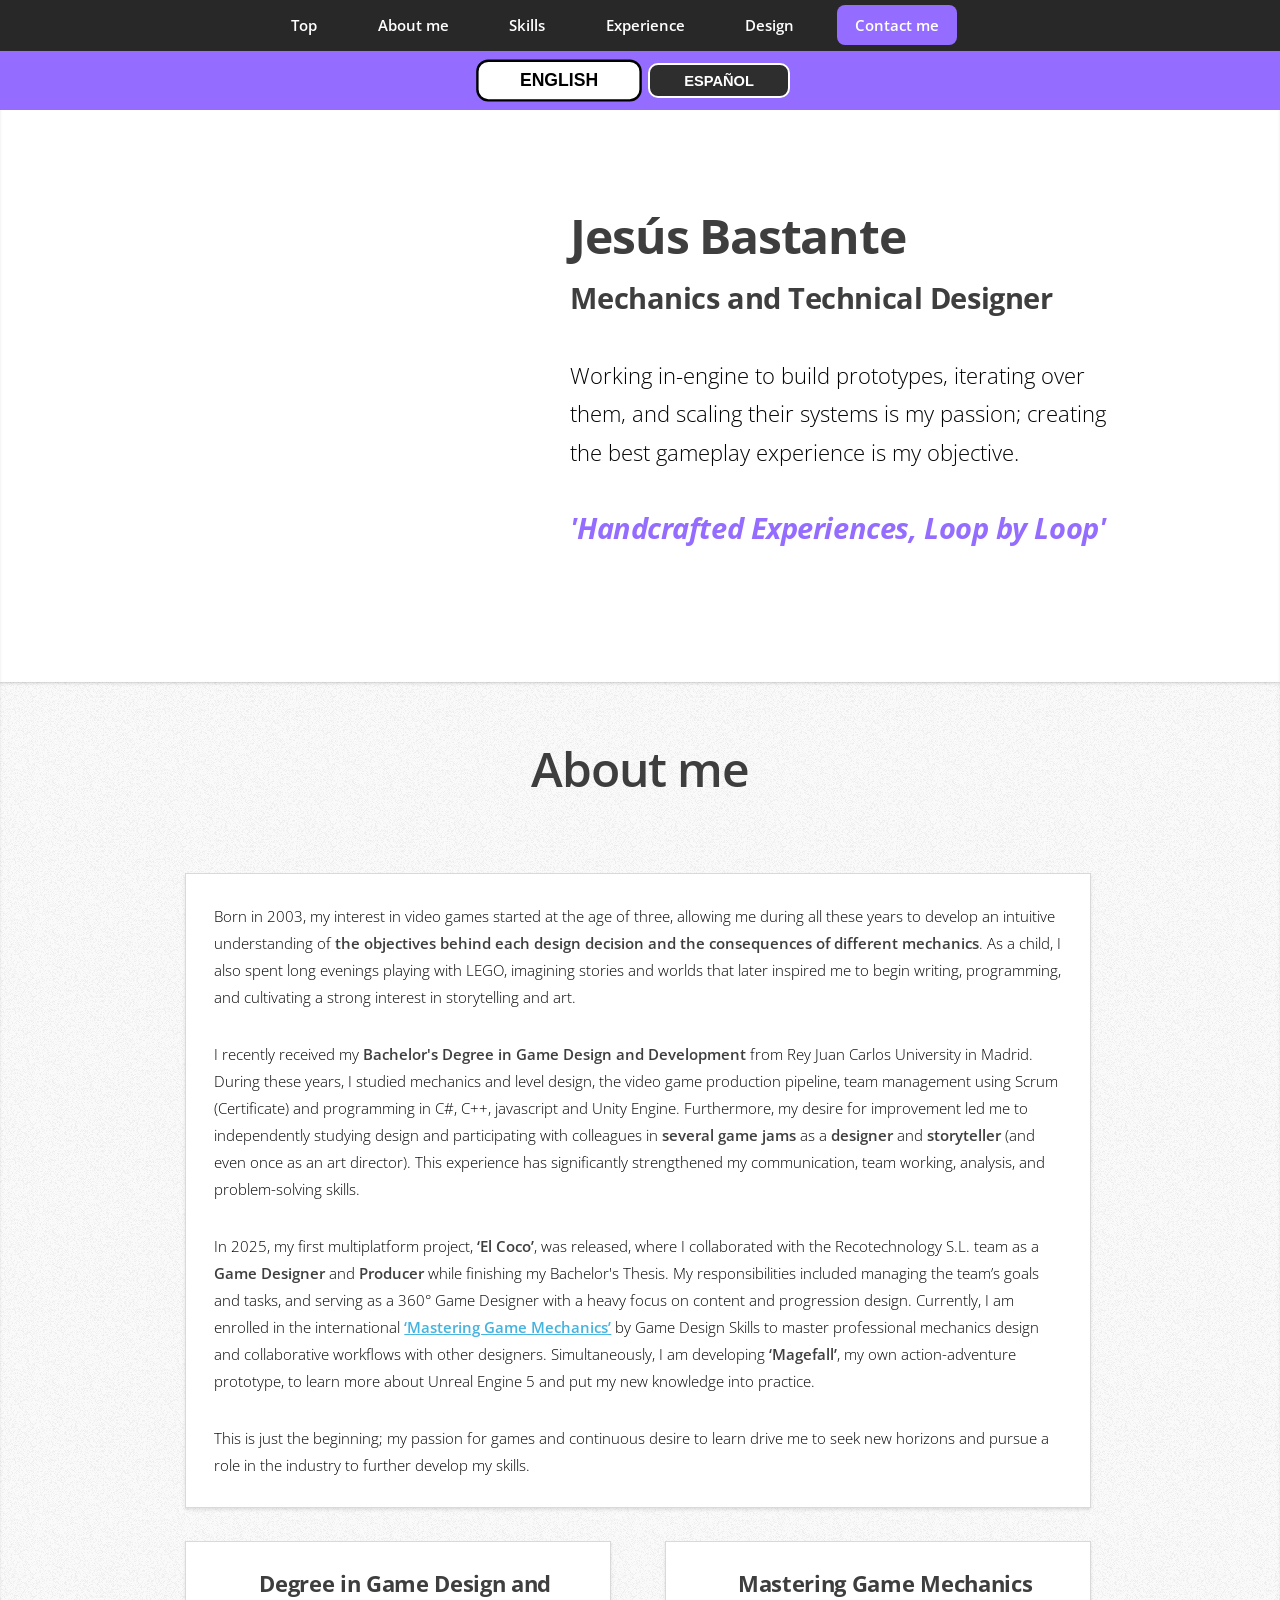
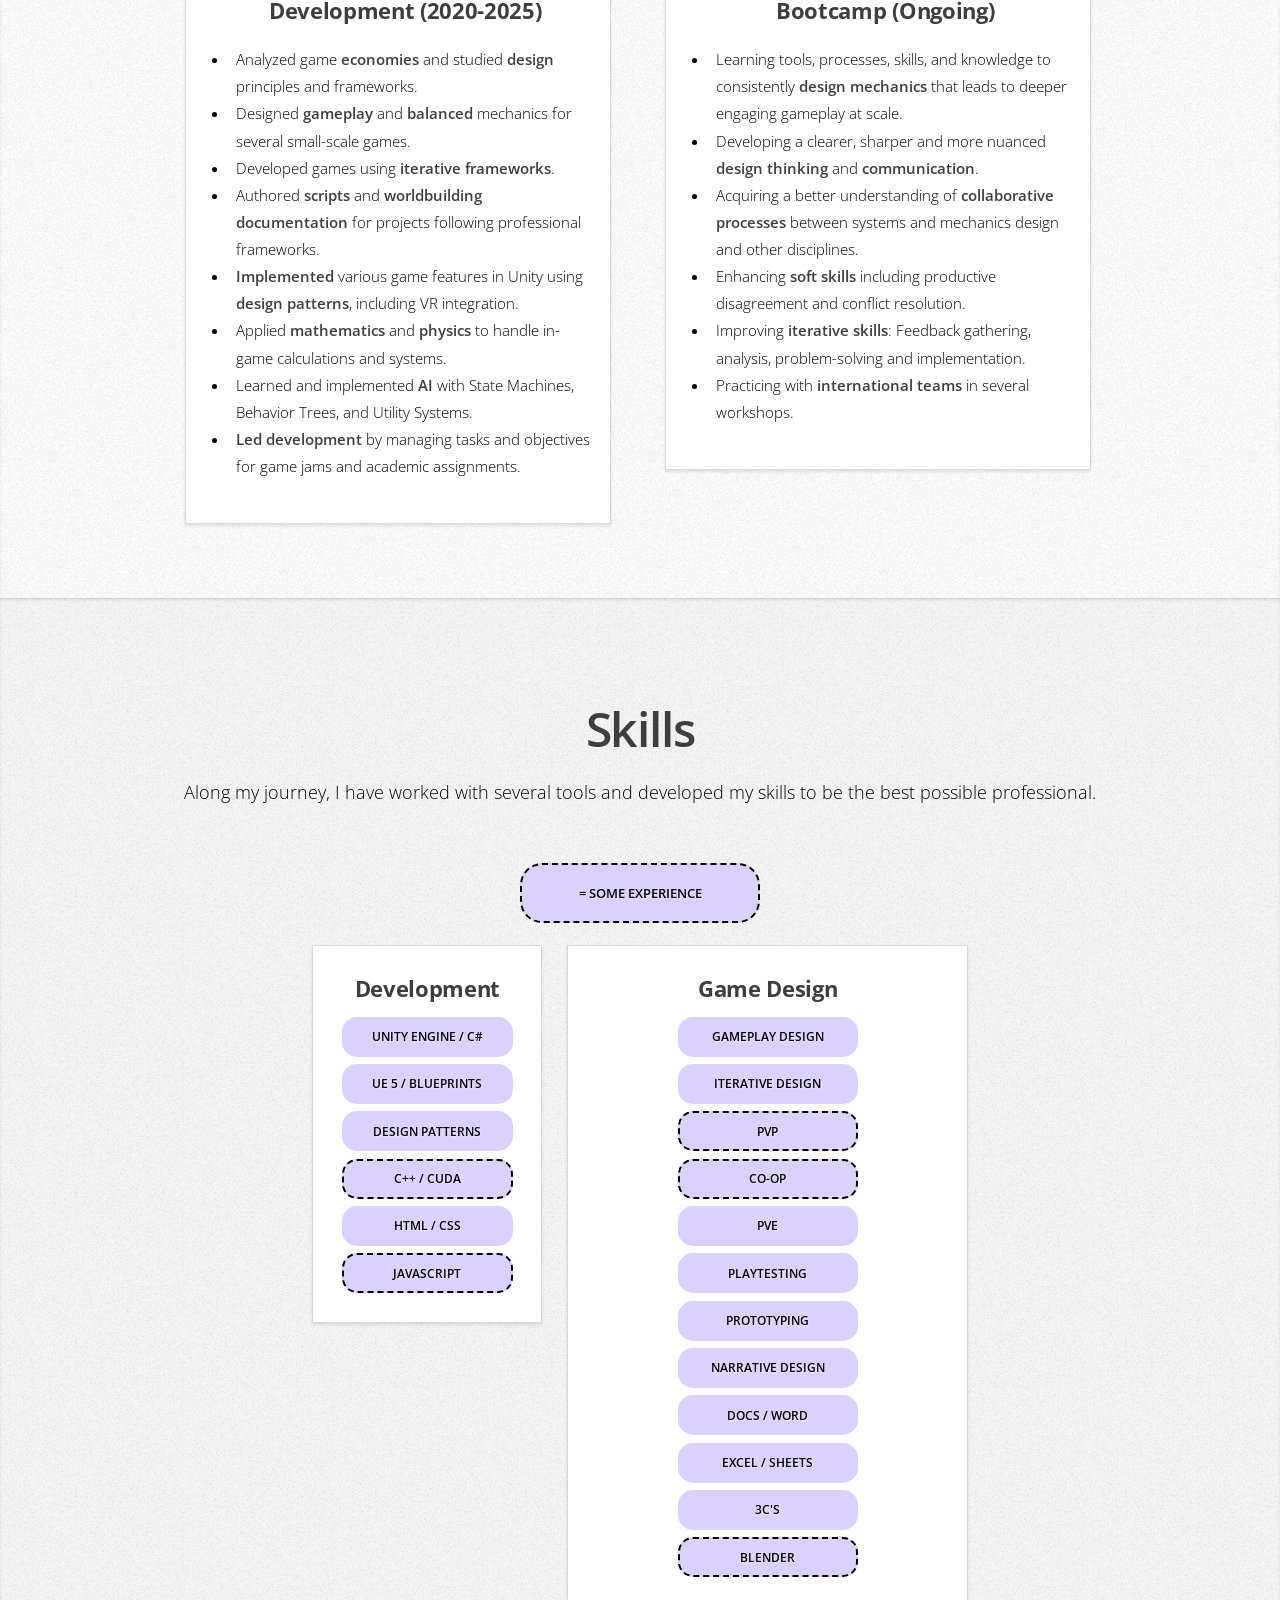
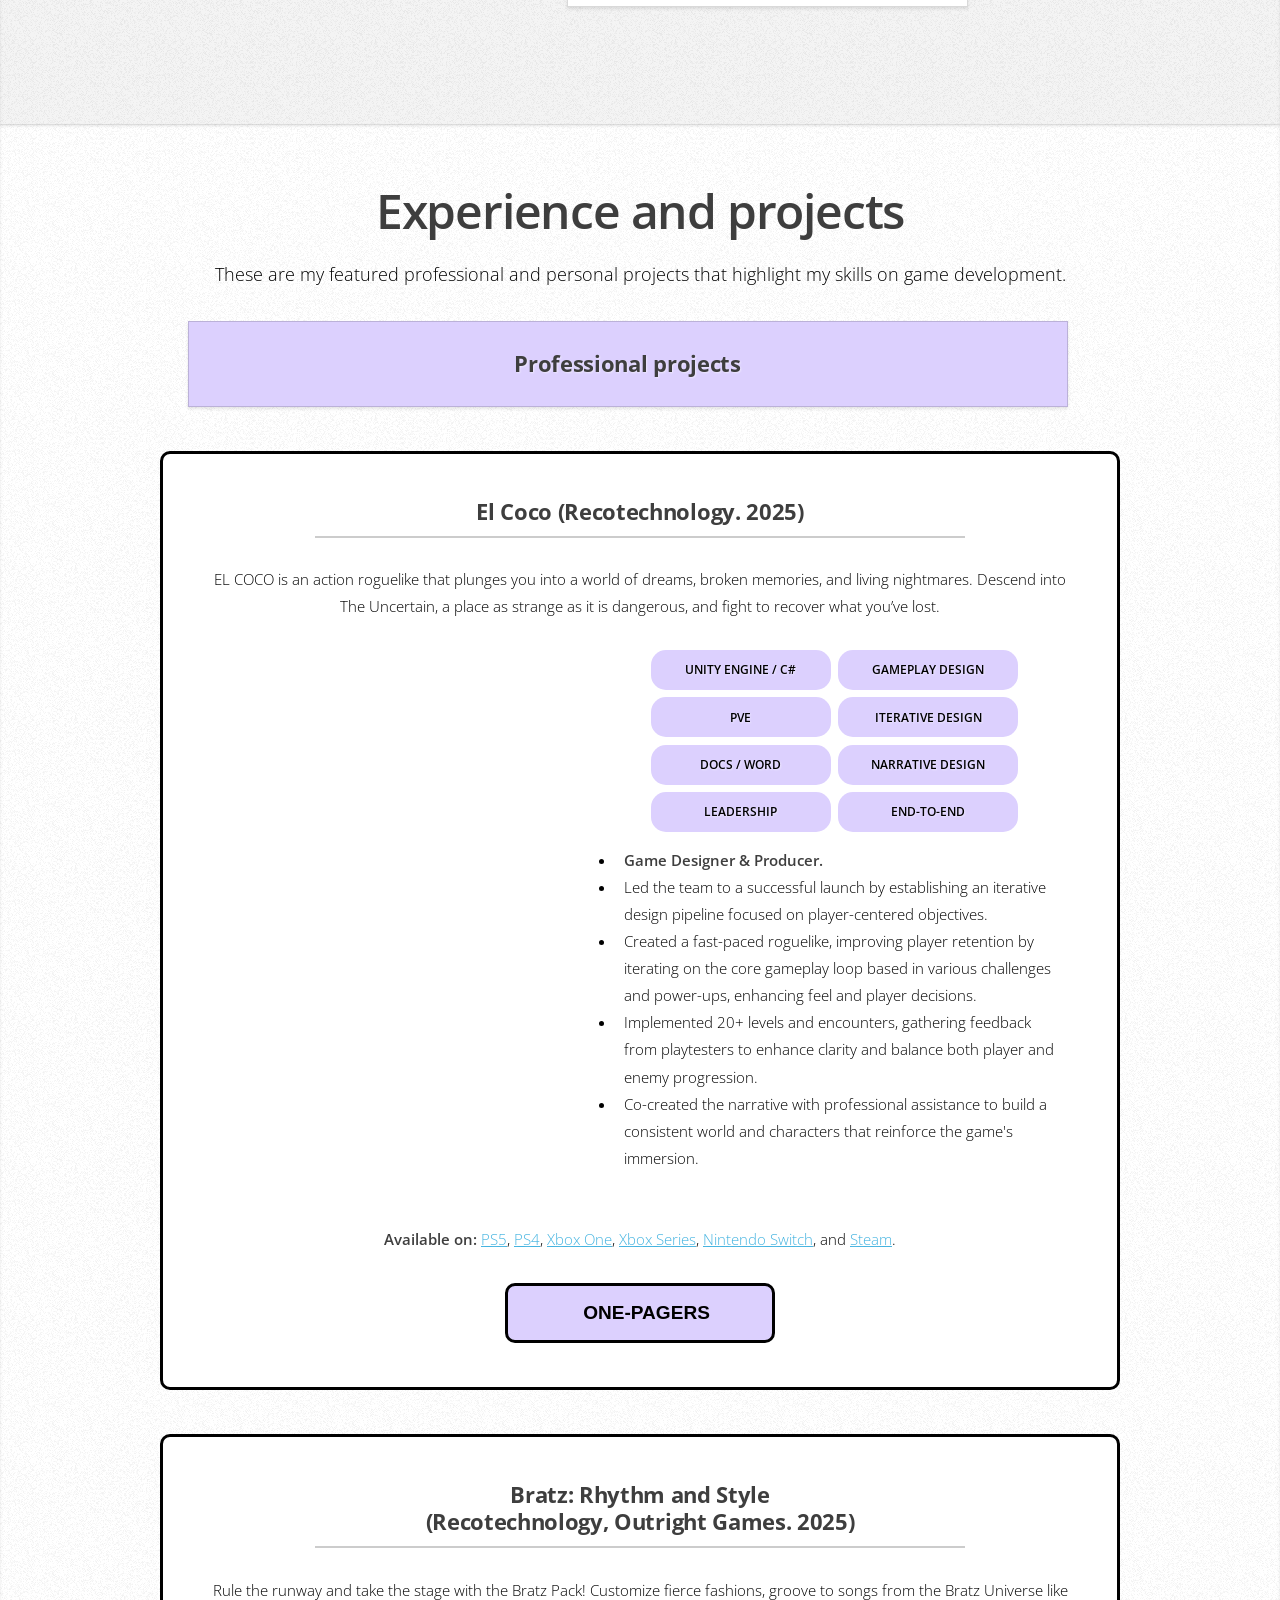
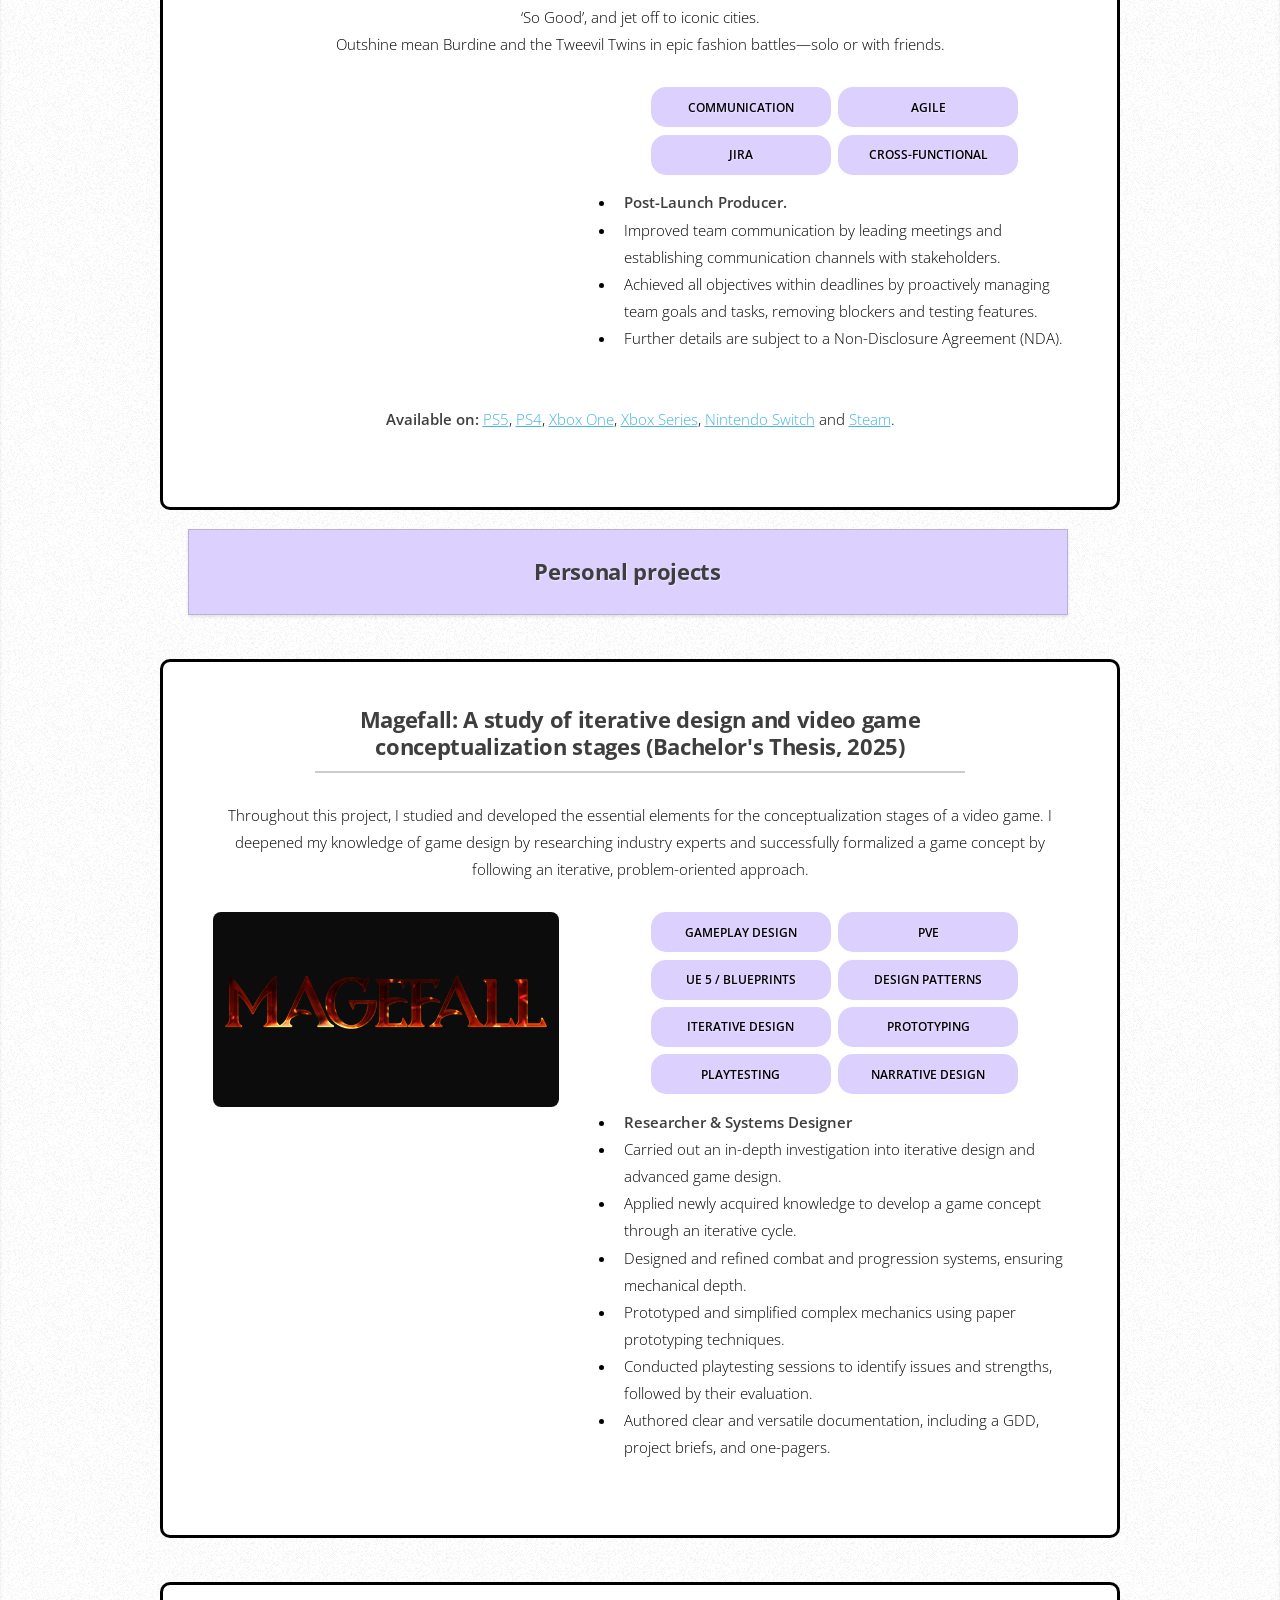
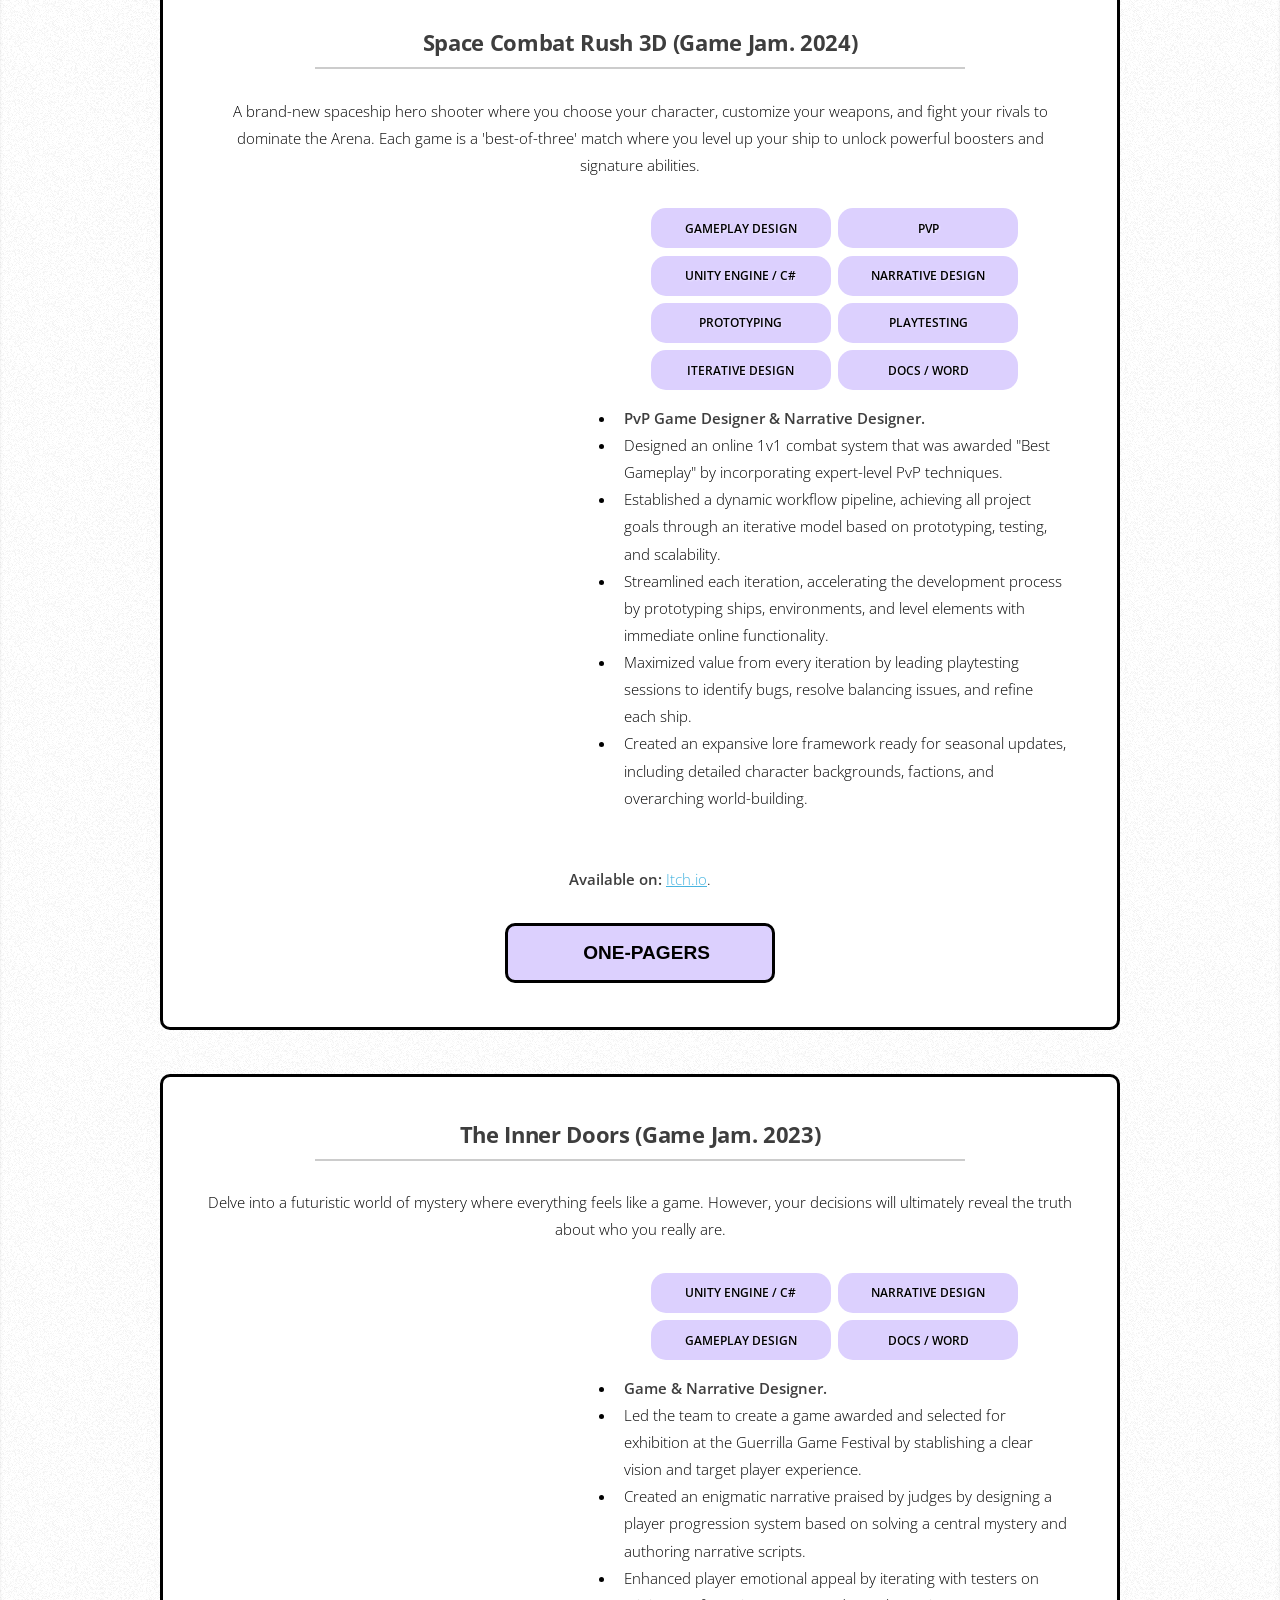
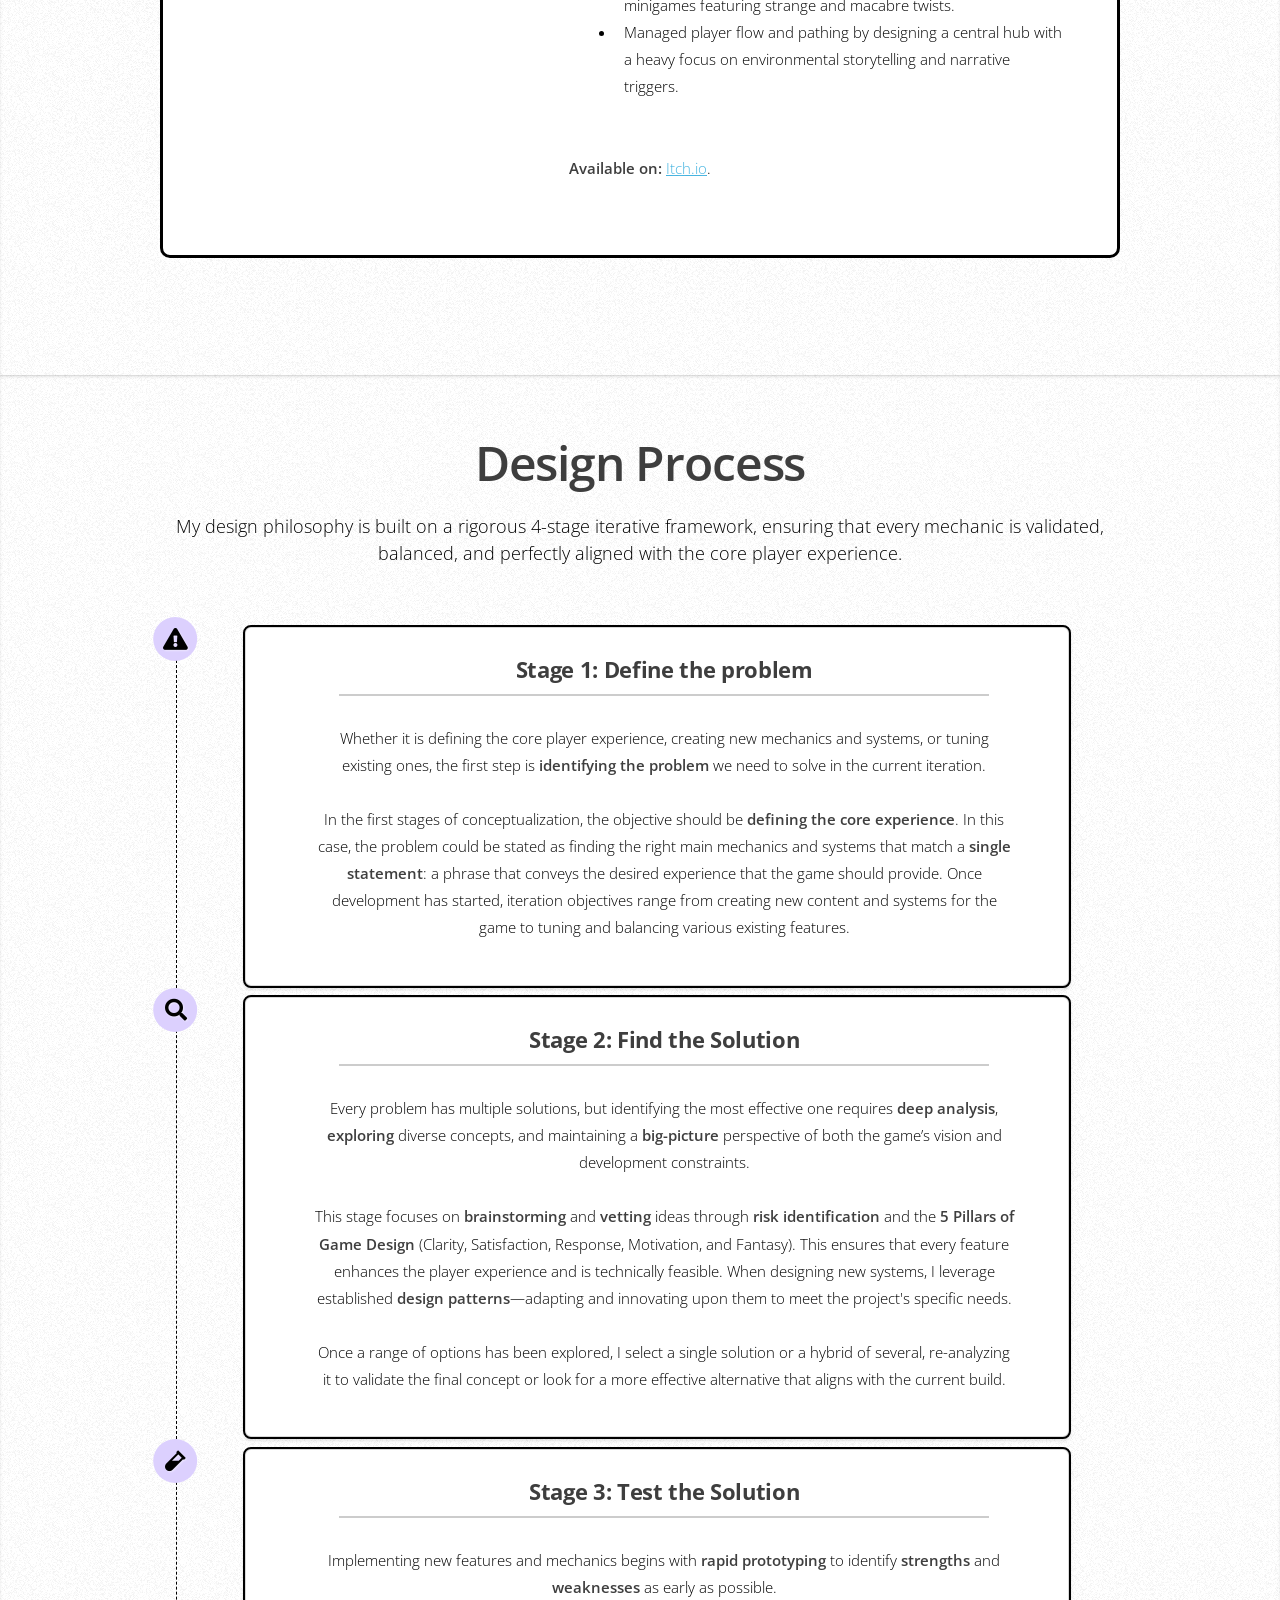
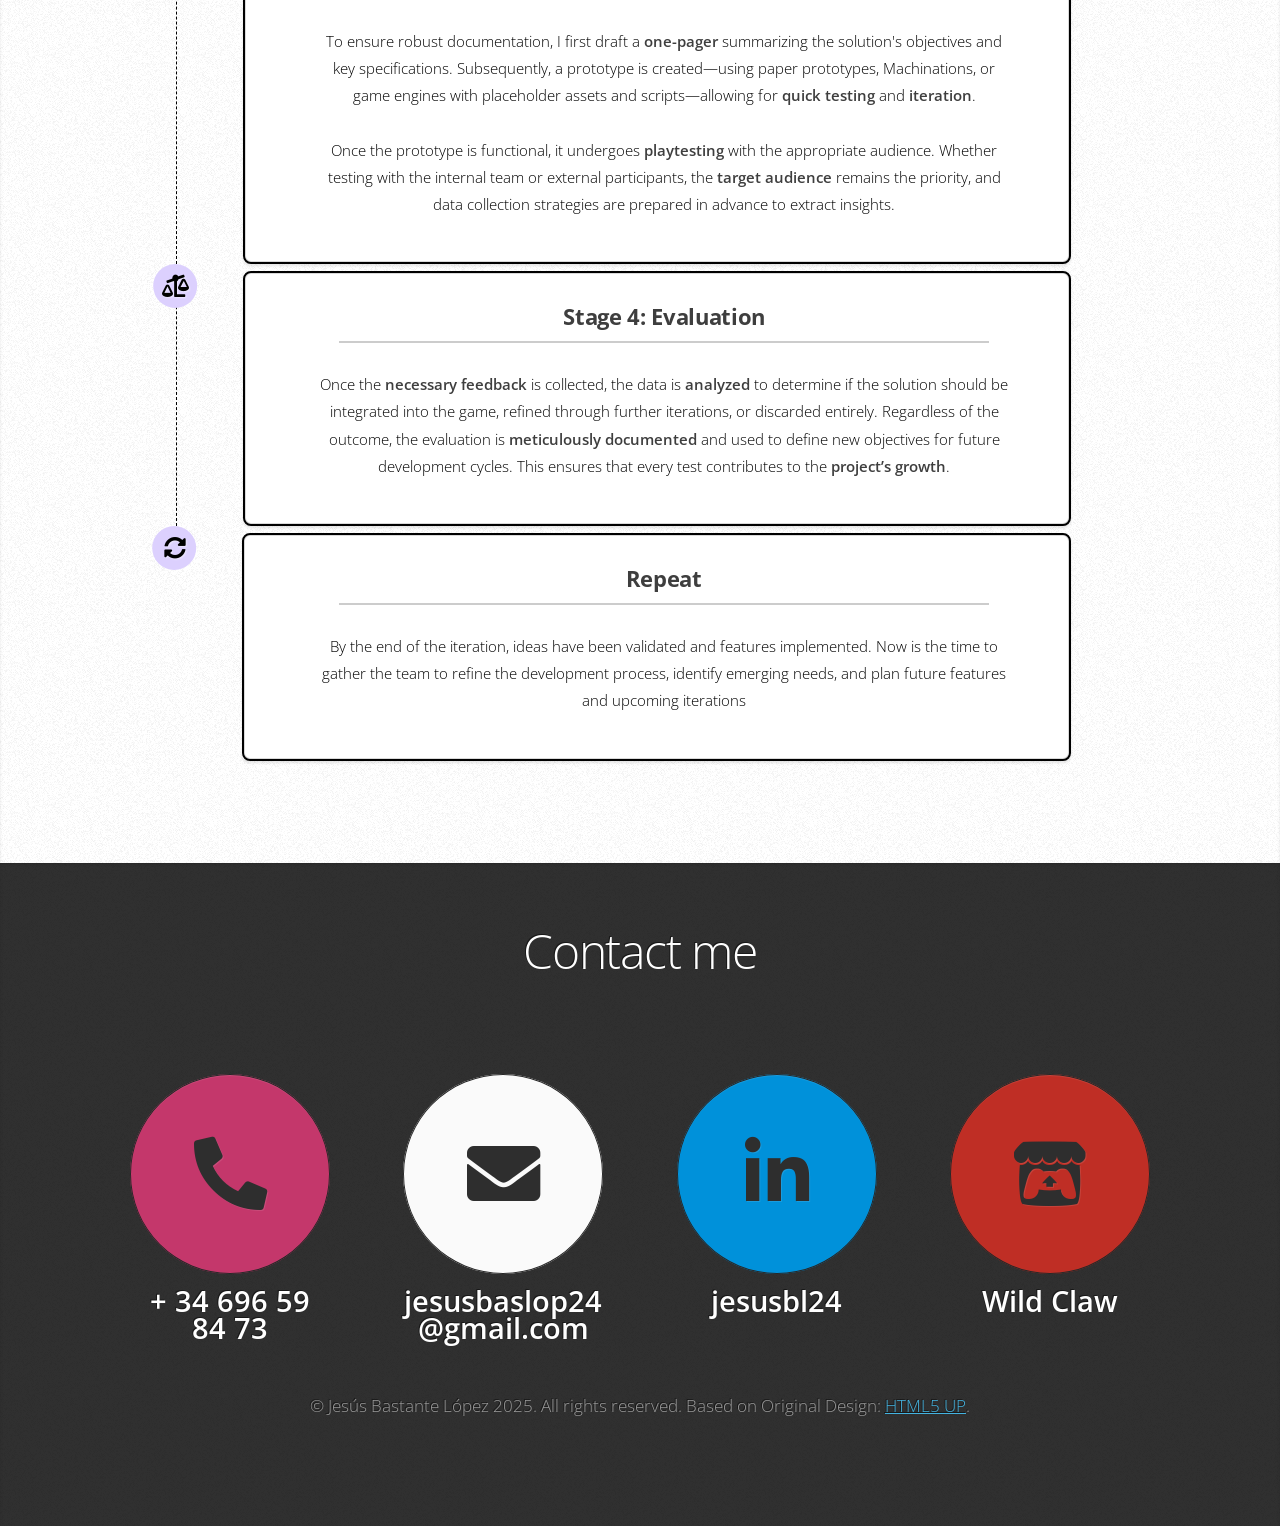
==== commit e8aa49d6: "Preparing for CD Project 1" ====
--- a/index.html
+++ b/index.html
@@ -37,7 +37,7 @@
 				<div class="container">
 					<div class="row">
 						<div class="col-4 col-5-large col-12-medium">
-							<span class="image fit"><img src="images/Face.jpg" alt="" /></span>
+							<span class="image fit"><img src="images/Face.png" alt="" /></span>
 						</div>
 						<div class="col-8 col-7-large col-12-medium">
 							<header>
@@ -59,8 +59,8 @@
 						<h1 data-i18n="aboutMe_title" id ="aboutMeNavLoc">About me</h1>
 					</header>
 
-					<div class="aboutMeParent">
-						<div class="col-8 col-12-medium col-12-small aboutMeChild">
+					<div class="aboutMeParent row">
+						<div class="col-12 col-12-medium col-12-small aboutMeChild">
 							<section class="box aboutMeTextSection">
 
 								<!-- Description -->
@@ -89,27 +89,38 @@
 						</div>
 
 						<!-- Subjects -->
-						<div class="col-4 col-12-medium col-12-small">
+						<div class="col-6 col-12-medium col-12-small">
 							<section class="box style1">
 								<h3 class = "subjectsTitles"data-i18n="aboutMe_subjects">Relevant University Subjects</h3>
 								<ul class="features">
 									<li data-i18n="aboutMe_subject1">Game design principles</li>
-									<li data-i18n="aboutMe_subject7">Iterative design</li>
+									<li data-i18n="aboutMe_subject2">Narrative design and script writing</li>
 									<li data-i18n="aboutMe_subject3">Object oriented programming</li>
 									<li data-i18n="aboutMe_subject4">Design patterns</li>
-									<li data-i18n="aboutMe_subject8">Development pipeline</li>
-									<li data-i18n="aboutMe_subject11">Statistics</li>
-									<li data-i18n="aboutMe_subject2">Narrative design and script writing</li>
 									<li data-i18n="aboutMe_subject5">Level design principles</li>
 									<li data-i18n="aboutMe_subject6">VR</li>
-									<li data-i18n="aboutMe_subject9">Artificial intelligence</li>
-									<li data-i18n="aboutMe_subject10">Visual design</li>
-									<li data-i18n="aboutMe_subject12">Scrum and Kanban</li>
+									<li data-i18n="aboutMe_subject7">Iterative design</li>
+									<li data-i18n="aboutMe_subject8">Iterative design</li>
 								</ul>
 							</section>
 						</div>
-						</div>
-					</div>
+
+						<!-- Bootcamp -->
+						<div class="col-6 col-12-medium col-12-small">
+							<section class="box style1">
+								<h3 class = "subjectsTitles"data-i18n="aboutMe_bootcamp">Relevant University Subjects</h3>
+								<ul class="features">
+									<li data-i18n="aboutMe_bootcamp1">Game design principles</li>
+									<li data-i18n="aboutMe_bootcamp2">Narrative design and script writing</li>
+									<li data-i18n="aboutMe_bootcamp3">Object oriented programming</li>
+									<li data-i18n="aboutMe_bootcamp4">Design patterns</li>
+									<li data-i18n="aboutMe_bootcamp5">Level design principles</li>
+									<li data-i18n="aboutMe_bootcamp6">VR</li>
+								</ul>
+							</section>
+						</div>
+					</div>
+				</div>
 
 			</article>
 
@@ -136,8 +147,8 @@
 								<div class="skill-tags">
 									<span class="tag" data-i18n="skills_unity">Unity Engine / c#</span>
 									<span class="tag" data-i18n="skills_unreal">Unreal Engine 5</span>
-									<span class="tag" data-i18n="skills_visualSc">Visual scripting</span>
-									<span class="tag" data-i18n="skills_c++">C++ & Python</span>
+									<span class="tag" data-i18n="skills_patterns">Visual scripting</span>
+									<span class="tag some" data-i18n="skills_c++">C++ & Python</span>
 									<span class="tag" data-i18n="skills_html">HTML / CSS</span>
 									<span class="tag some" data-i18n="skills_js">JavaScript</span>
 
@@ -154,16 +165,16 @@
 
 								<div class="skill-tags">
 									<span class="tag" data-i18n="skills_gameplay">Gameplay Design</span>
-									<span class="tag" data-i18n="skills_systems">Systems Design</span>
-									<span class="tag" data-i18n="skills_designPatterns">Design patterns</span>
-									<span class="tag" data-i18n="skills_enemy">Enemy Design</span>
 									<span class="tag" data-i18n="skills_iterative">Iterative Design</span>
+									<span class="tag some" data-i18n="skills_designPvP">PvP</span>
+									<span class="tag some" data-i18n="skills_coop">Coop</span>
+									<span class="tag" data-i18n="skills_PvE">Level Design</span>
+									<span class="tag" data-i18n="skills_playtest">Playtesting</span>
+									<span class="tag" data-i18n="skills_prototype">Prototype</span>
+									<span class="tag" data-i18n="skills_narrative">Narrative Design</span>
 									<span class="tag" data-i18n="skills_documentation">Documentation</span>
 									<span class="tag" data-i18n="skills_excel">Excel</span>
-									<span class="tag" data-i18n="skills_systems">Systems Design</span>
-									<span class="tag" data-i18n="skills_playtest">Playtesting</span>
-									<span class="tag" data-i18n="skills_narrative">Narrative Design</span>
-									<span class="tag some" data-i18n="skills_visual">Visual Design</span>
+									<span class="tag" data-i18n="skills_3C">3C</span>
 									<span class="tag some" data-i18n="skills_blender">Blender</span>
 								</div>
 
@@ -243,9 +254,9 @@
 							<div class="skill-tags project-tags">
 								<span class="tag" data-i18n="skills_unity">Unity Engine / C#</span>
 								<span class="tag" data-i18n="skills_gameplay">Gameplay</span>
-								<span class="tag" data-i18n="skills_systems">Systems Design</span>
+								<span class="tag" data-i18n="skills_PvE">PvE</span>
 								<span class="tag" data-i18n="skills_iterative">Iterative Design</span>
-								<span class="tag" data-i18n="skills_enemy">Enemy Design</span>
+								<span class="tag" data-i18n="skills_documentation">Docs</span>
 								<span class="tag" data-i18n="skills_narrative">Narrative Design</span>
 								<span class="tag" data-i18n="skills_leadership">Leadership</span>
 								<span class="tag" data-i18n="skills_endToEnd">End-to-end</span>
@@ -257,7 +268,7 @@
 								<li data-i18n="el_coco_lead">Led my team as main designer and producer.</li>
 								<li data-i18n="el_coco_systems">Designed difficulty, progression and narrative systems.</li>
 								<li data-i18n="el_coco_enemies">Designed and implemented enemies and encounters.</li>
-								<!-- <li data-i18n="el_coco_levels">Designed and implemented levels.</li>-->
+								<li data-i18n="el_coco_narrative">Designed and implemented levels.</li>
 							</ul>
 						</div>
 
@@ -337,7 +348,7 @@
 								<li data-i18n="project_bratz_role"><strong>Post-launch producer.</strong></li>
 								<li data-i18n="project_bratz_info1">Led meetings and communication with clients.</li>
 								<li data-i18n="project_bratz_info2">Managed team objetives and removed blockers.</li>
-								<li data-i18n="project_bratz_updates">Managed post-launch updates.</li>
+								<!--<li data-i18n="project_bratz_updates">Managed post-launch updates.</li>-->
 								<li data-i18n="project_bratz_info">Not allowed to explain further work.</li>
 							</ul>
 						</div>
@@ -399,11 +410,12 @@
 							<!-- Skills -->
 							<div class="skill-tags project-tags">
 								<span class="tag" data-i18n="skills_gameplay">Gameplay</span>
-								<span class="tag" data-i18n="skills_systems">Systems Design</span>
+								<span class="tag" data-i18n="skills_PvE">PvE</span>
+								<span class="tag" data-i18n="skills_unreal">Unreal</span>
+								<span class="tag" data-i18n="skills_patterns">Pattenrs</span>
 								<span class="tag" data-i18n="skills_iterative">Iterative Design</span>
 								<span class="tag" data-i18n="skills_prototype">Prototyping</span>
 								<span class="tag" data-i18n="skills_playtest">Playtesting</span>
-								<span class="tag" data-i18n="skills_documentation">Documentation</span>
 								<span class="tag" data-i18n="skills_narrative">Narrative Design</span>
 							</div>
 
@@ -451,14 +463,14 @@
 
 							<!-- Skills -->
 							<div class="skill-tags project-tags">
+								<span class="tag" data-i18n="skills_systems">Gameplay Design</span>
+								<span class="tag" data-i18n="skills_designPvP">PVP</span>
 								<span class="tag" data-i18n="skills_unity">Unity Engine / C#</span>
-								<span class="tag" data-i18n="skills_systems">Gameplay Design</span>
-								<span class="tag" data-i18n="skills_systems">Systems Design</span>
 								<span class="tag" data-i18n="skills_narrative">Narrative Design</span>
 								<span class="tag" data-i18n="skills_prototype">Prototyping</span>
+								<span class="tag" data-i18n="skills_playtest">Playtest</span>
+								<span class="tag" data-i18n="skills_iterative">Iterative Design</span>
 								<span class="tag" data-i18n="skills_documentation">Documentation</span>
-								<span class="tag" data-i18n="skills_iterative">Iterative Design</span>
-								<span class="tag" data-i18n="skills_leadership">Leadership</span>
 							</div>
 
 							<!-- Work -->
@@ -469,7 +481,7 @@
 								<li data-i18n="SCR3D_4">Balanced all characters, abilities and upgrades.</li>
 								<li data-i18n="SCR3D_5">Carried on playtestings to test mechanics and balance.</li>
 								<li data-i18n="SCR3D_6">Programmed several online features in .NET and WebGL.</li>
-								<li data-i18n="SCR3D_7">Created a scalable setting and every character backstory</li>
+								<!-- <li data-i18n="SCR3D_7">Created a scalable setting and every character backstory</li>-->
 							</ul>
 						</div>
 
@@ -523,7 +535,7 @@
 								<span class="tag" data-i18n="skills_unity">Unity Engine / C#</span>
 								<span class="tag" data-i18n="skills_narrative">Narrative Design</span>
 								<span class="tag" data-i18n="skills_gameplay">Gameplay Design</span>
-								<span class="tag" data-i18n="skills_systems">Systems Design</span>
+								<span class="tag" data-i18n="skills_documentation">Documentation</span>
 							</div>
 
 							<!-- Work -->
@@ -533,8 +545,8 @@
 								<li data-i18n="project_inner_3">Designed the core narrative architecture and progression systems.</li>
 								<li data-i18n="project_inner_4">Authored all in-game dialogue and narrative scripts.</li>
 								<li data-i18n="project_inner_5">Designed and programmed 2D minigames to complement the core gameplay.</li>
-								<li data-i18n="project_inner_6">Architected the central HUB level, focusing on environmental storytelling and narrative triggers.</li>
-								<li data-i18n="project_inner_7">Recognized with an award and selected for exhibition at the Guerrilla Game Festival.</li>
+								<!--<li data-i18n="project_inner_6">Architected the central HUB level, focusing on environmental storytelling and narrative triggers.</li>-->
+								<!--<li data-i18n="project_inner_7">Recognized with an award and selected for exhibition at the Guerrilla Game Festival.</li>-->
 							</ul>
 						</div>
 
--- a/assets/css/main.css
+++ b/assets/css/main.css
@@ -1919,22 +1919,23 @@
 		}
 
 		#aboutMe section.box.style1 {
-			background: #dcd0fe;
 			/* Opcional: Si el texto es negro (como en tu plantilla original),
                debes cambiar el color del texto a blanco para que se vea */
 			color: black;
+			margin-right: 2em;
+			/*max-width: 25em;*/
 		}
 
 		.aboutMeParent {
 			display: flex;
 			justify-content: center;
-			align-items: center;
+			/*align-items: center;*/
 			margin: auto;
 			flex-wrap: wrap;
 
 			.aboutMeChild {
 				margin-right: 2em;
-				max-width: 60em;
+				/*max-width: 60em*/;
 			}
 
 			.aboutMeHijo2 {
@@ -1949,6 +1950,7 @@
 				margin-left: 0 !important;
 				width: 100% !important;
 				display: block !important; /* Evita que flexbox descuadre los hijos */
+				justify-content: center;
 			}
 
 			/* Ajustamos el hijo para que ocupe el centro real */
@@ -1957,7 +1959,11 @@
 				margin-bottom: 2em; /* Espacio de separación con el siguiente cuadro */
 				width: 100% !important;
 			}
-
+			.box.style1 {
+				margin-left: auto !important;
+				margin-right: auto !important;
+				width: 100% !important;
+			}
 			/* Aseguramos que la caja interior esté alineada */
 			.aboutMeTextSection {
 				margin: 0 auto !important;
@@ -1974,6 +1980,10 @@
 
 		.box.style1 h3 {
 			margin-bottom: 1em;
+			margin-left: auto;
+			margin-right: auto;
+			max-width: 15em;
+			text-align: center !important;
 		}
 
 		.box.style1 li {
@@ -2552,7 +2562,7 @@
 			}
 
 			.box.style1 {
-				max-width: 32em;
+				/*max-width: 32em;*/
 				margin-left: auto !important;
 				margin-right: auto !important;
 			}
@@ -2747,6 +2757,7 @@
 
 .subjectsTitles {
 	max-width: 13em;
+	text-align: center;
 }
 
 
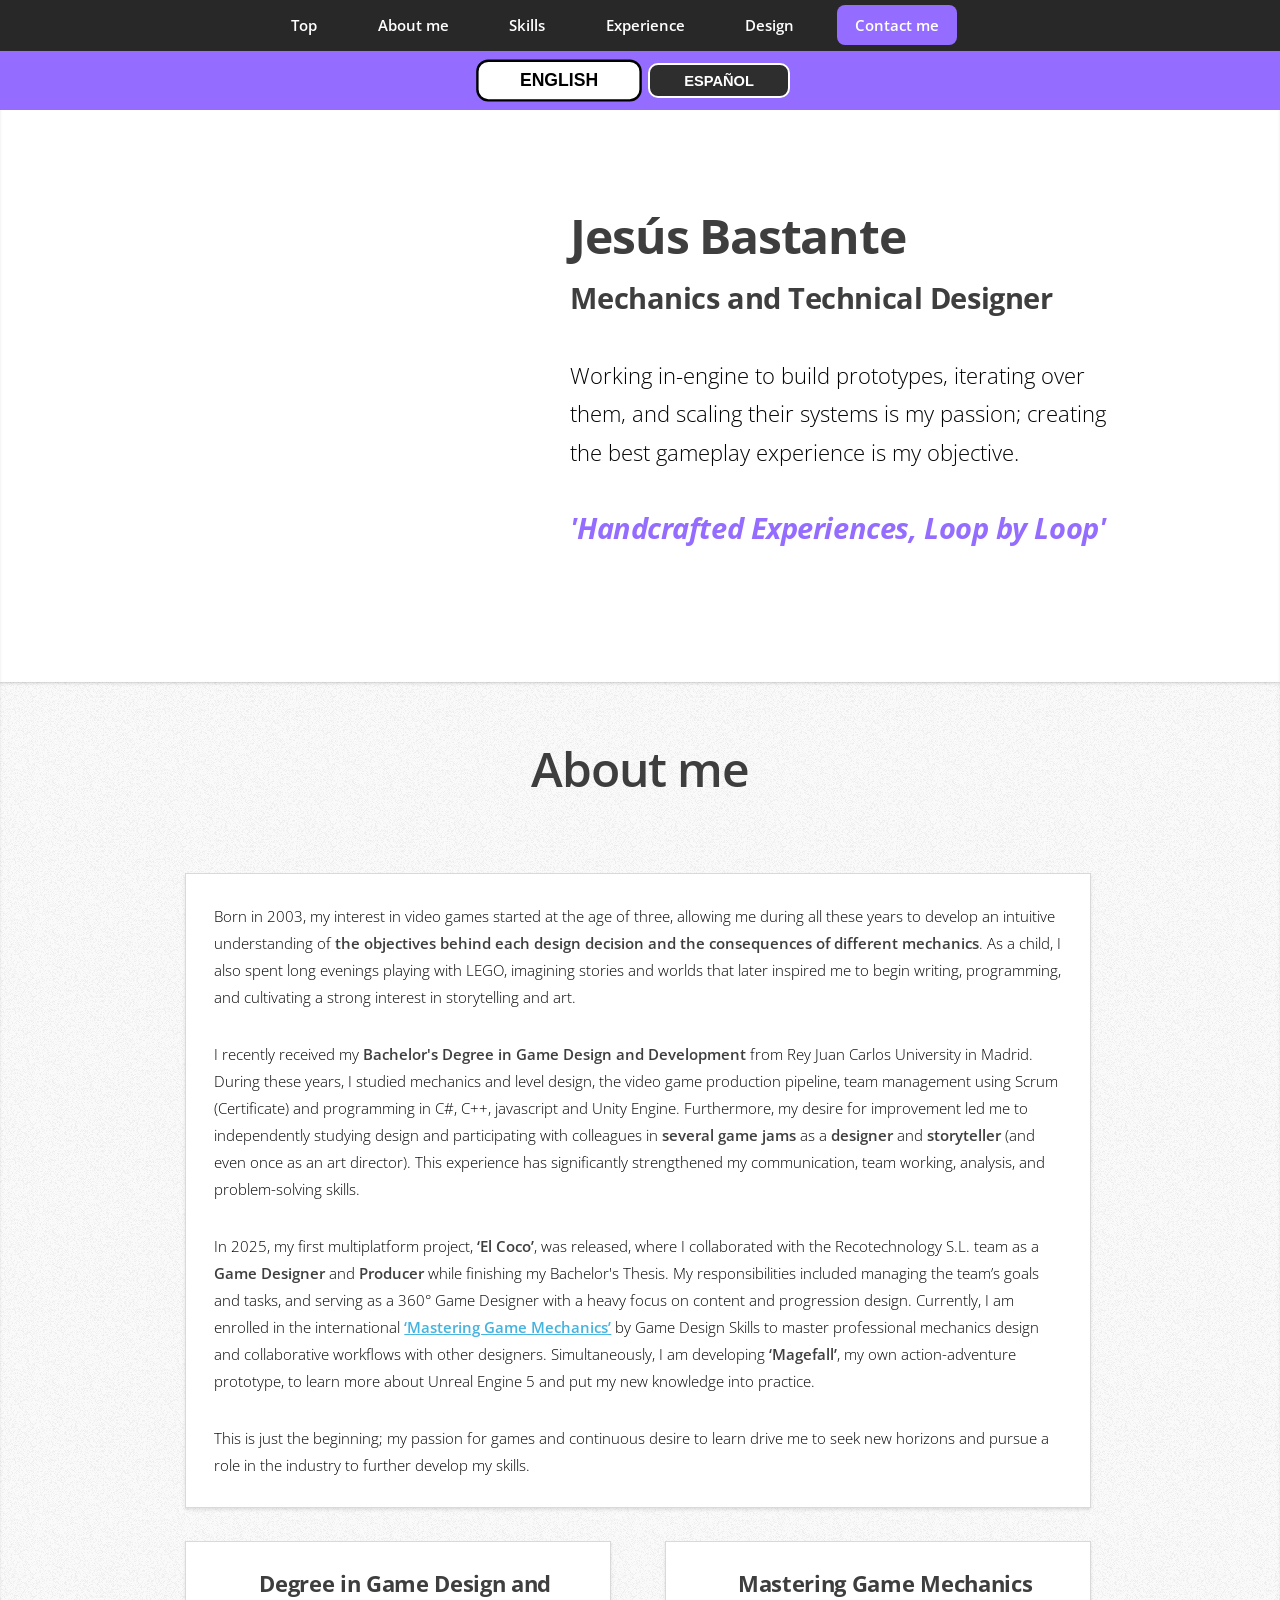
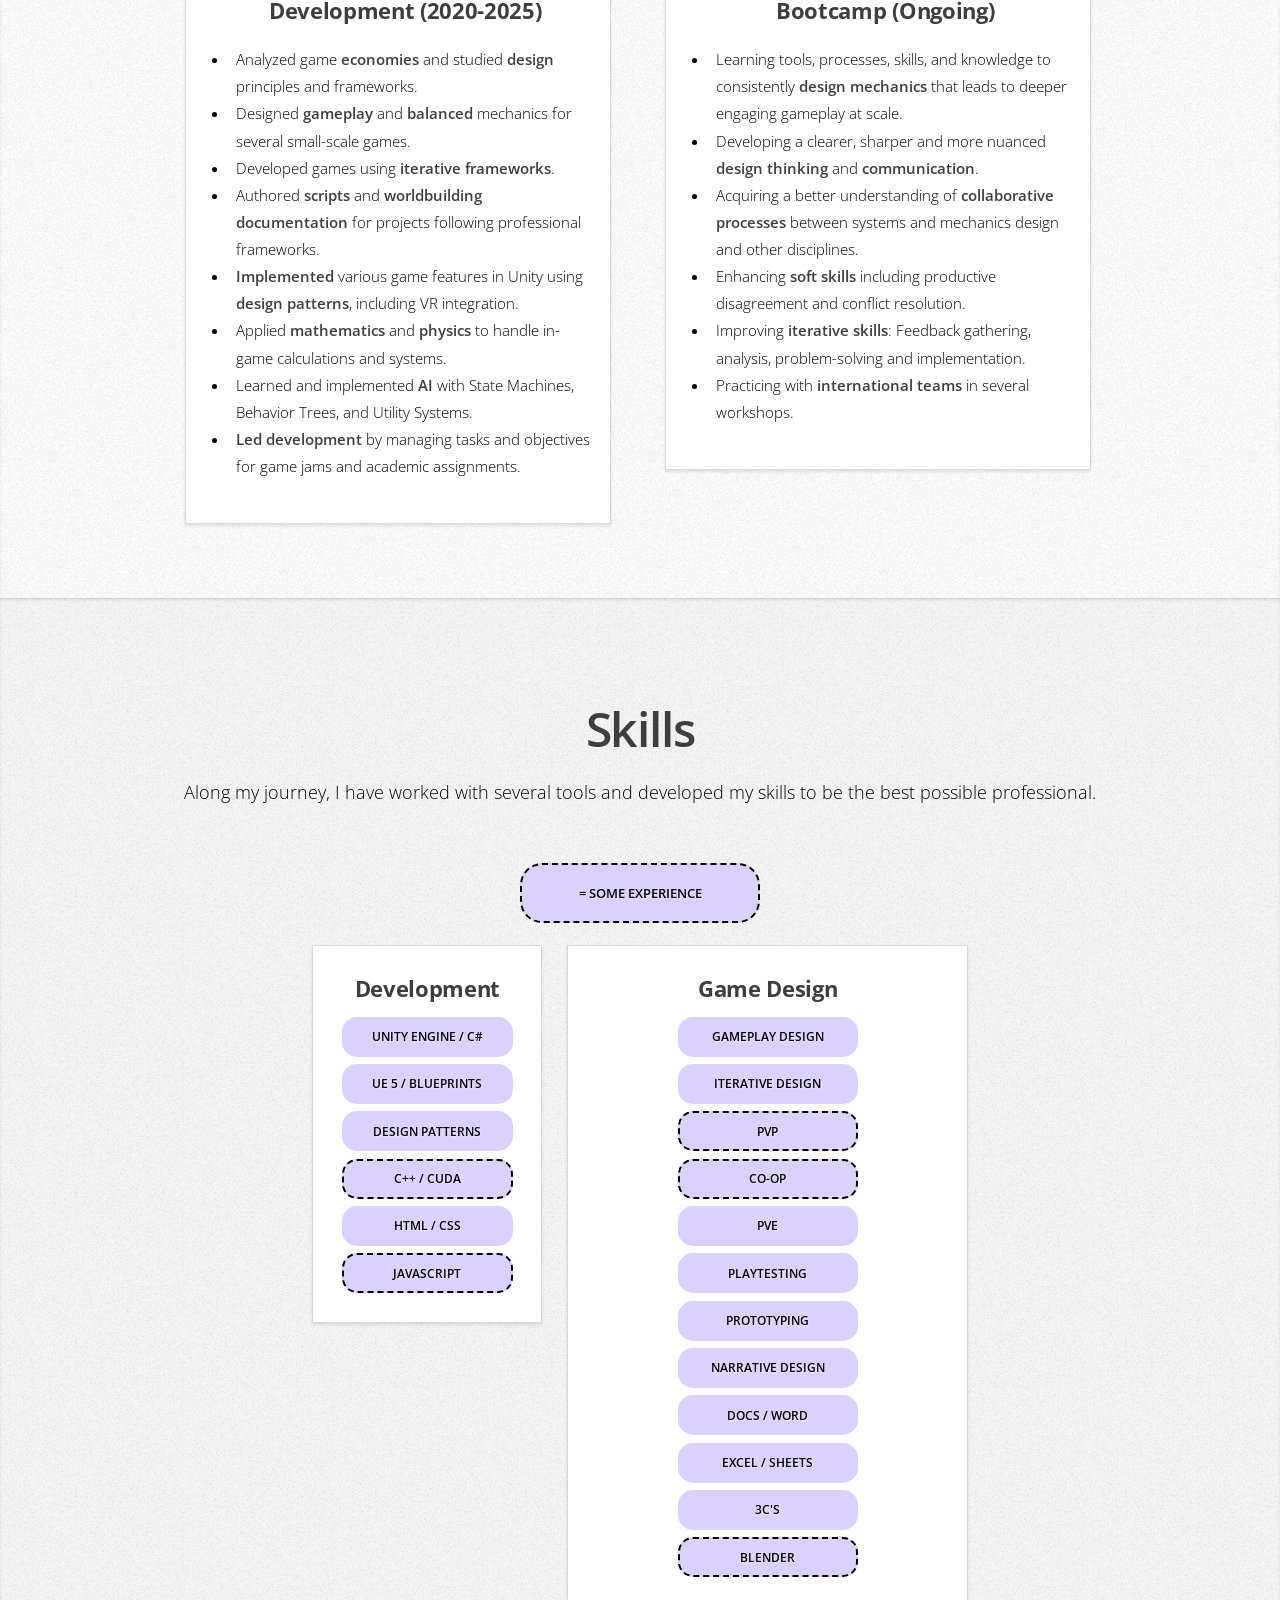
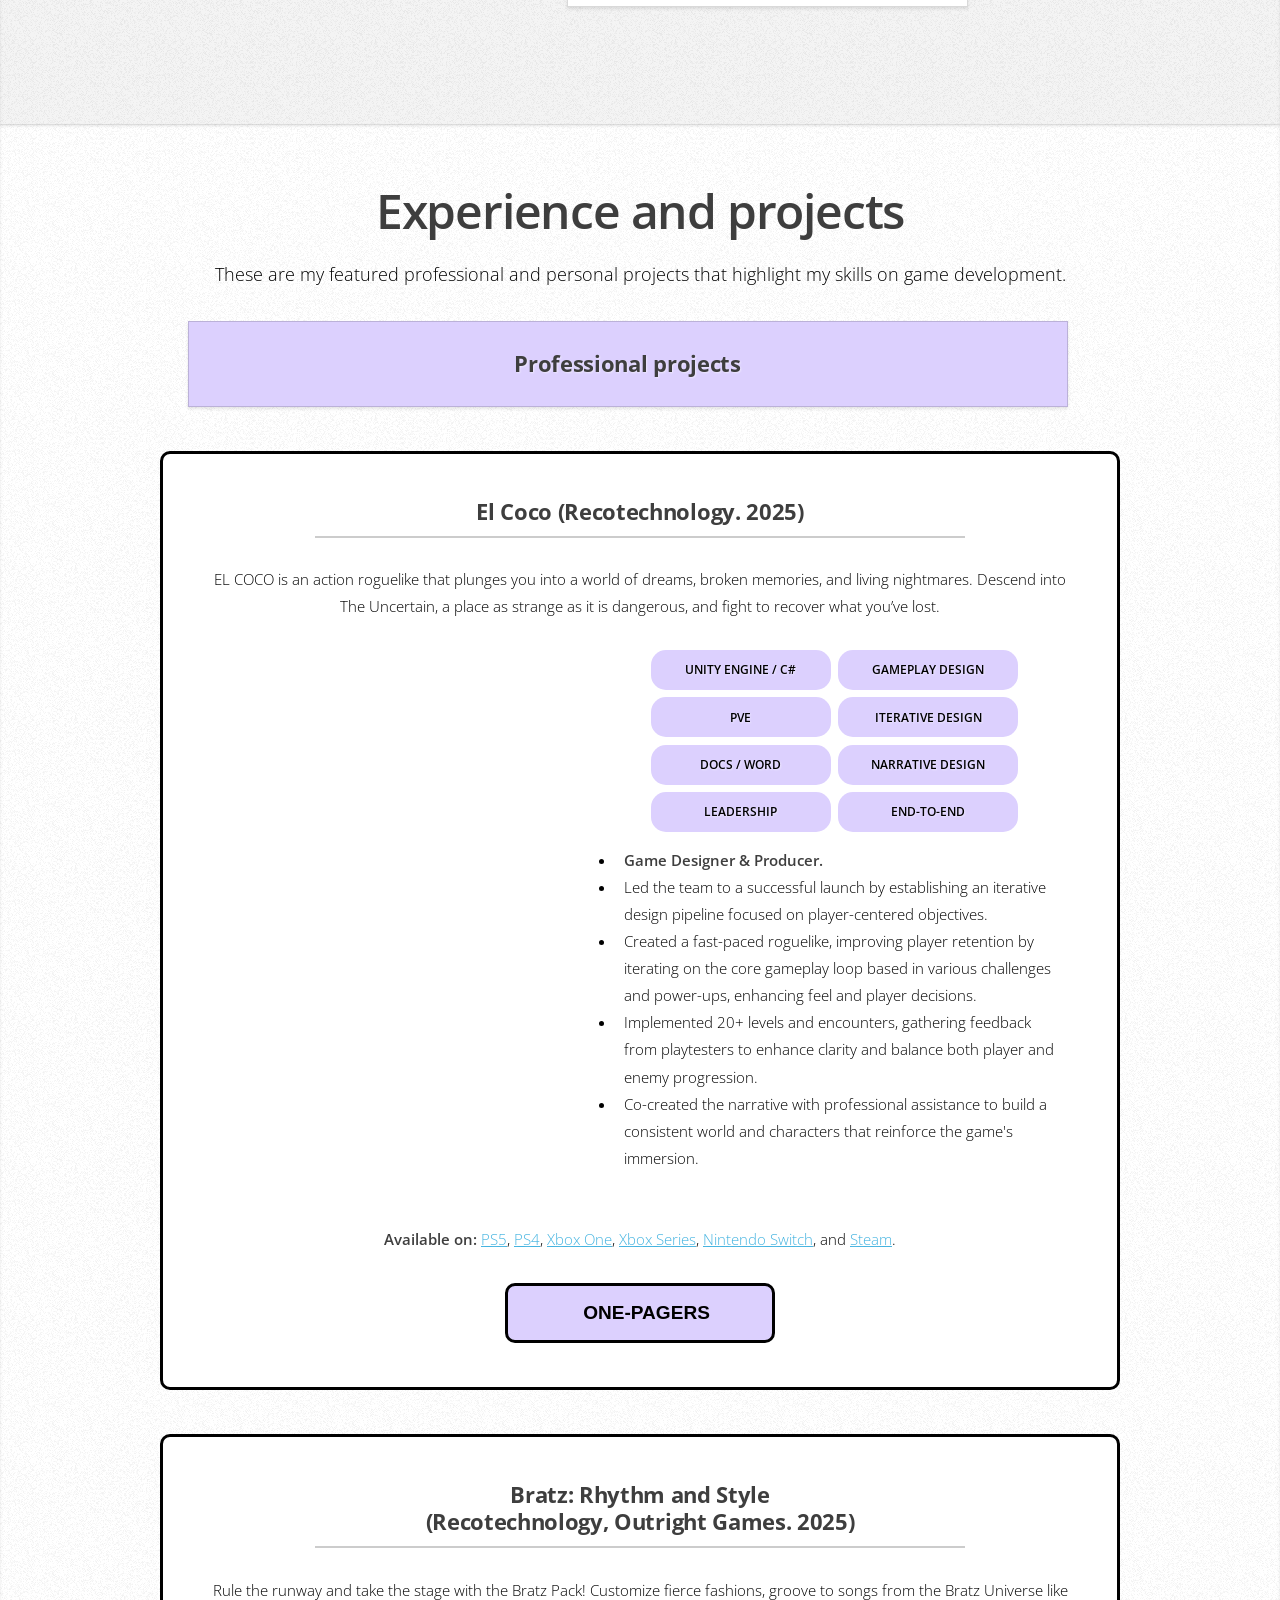
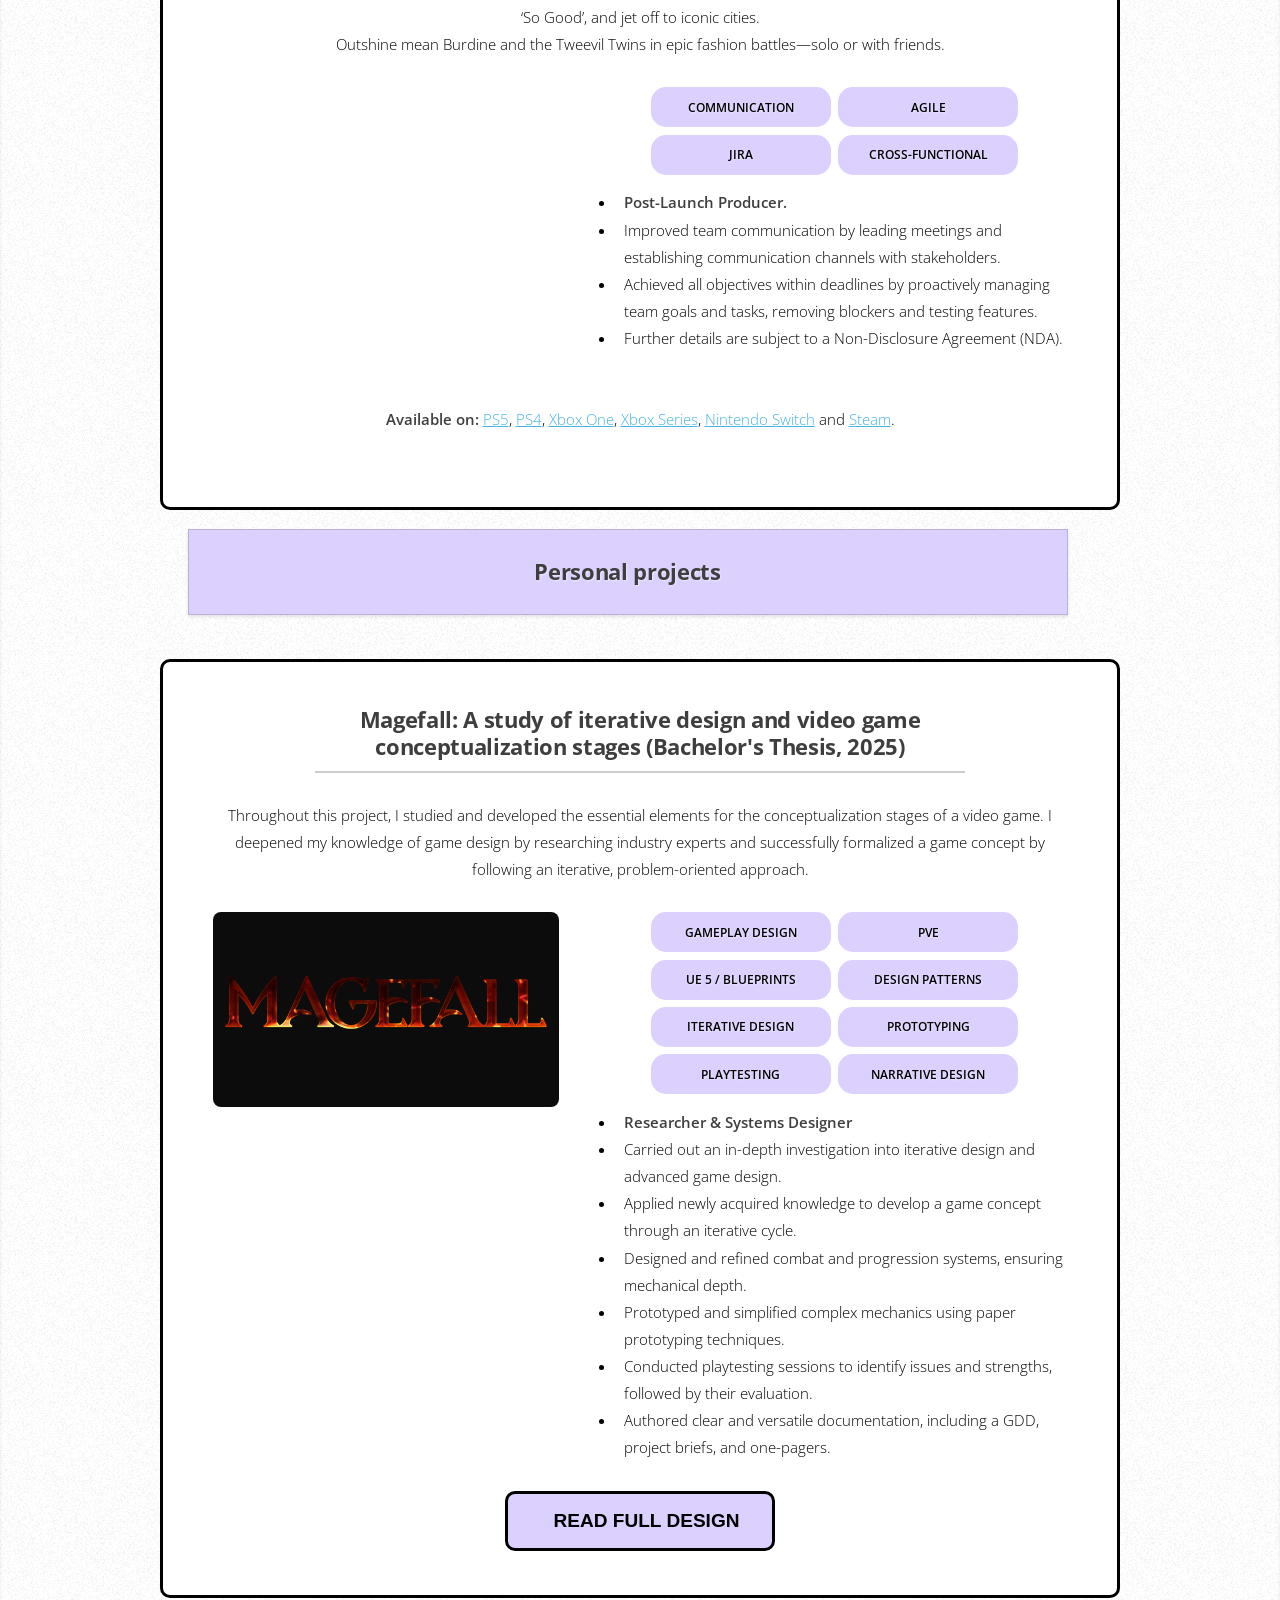
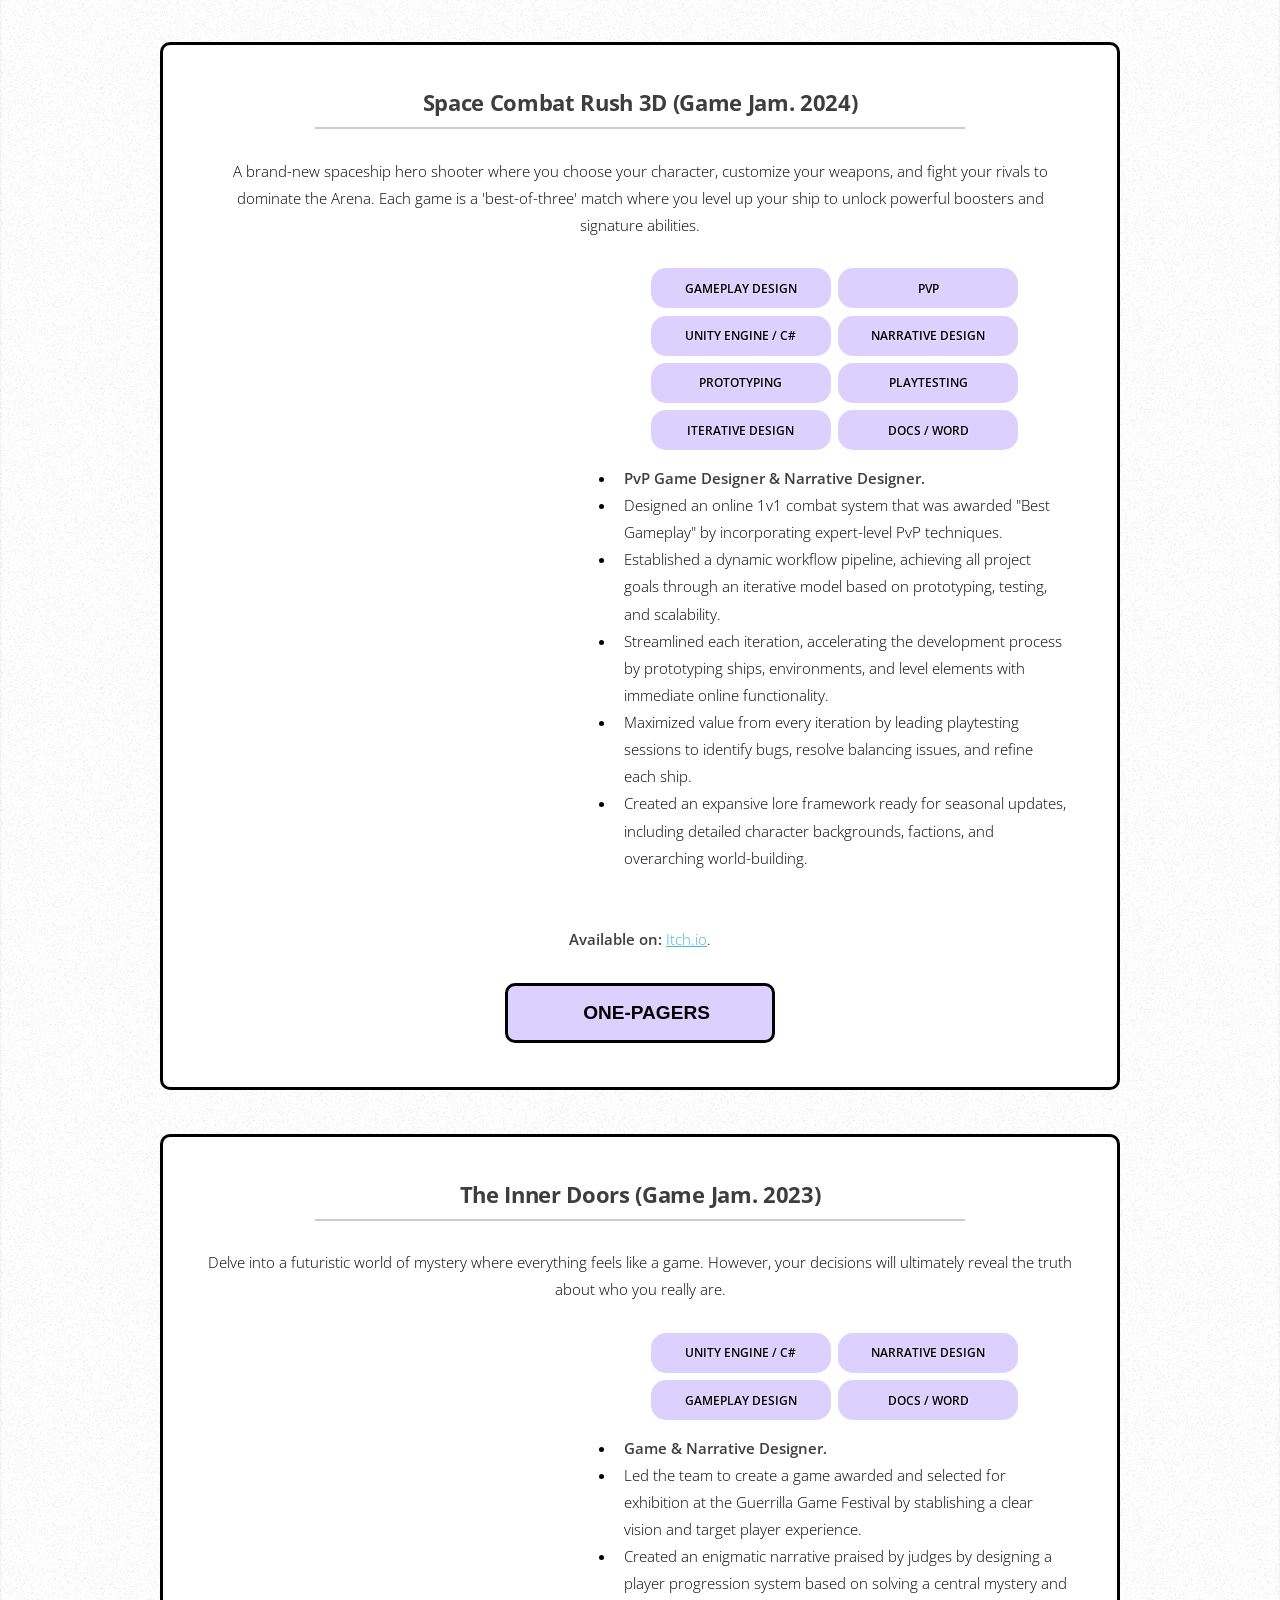
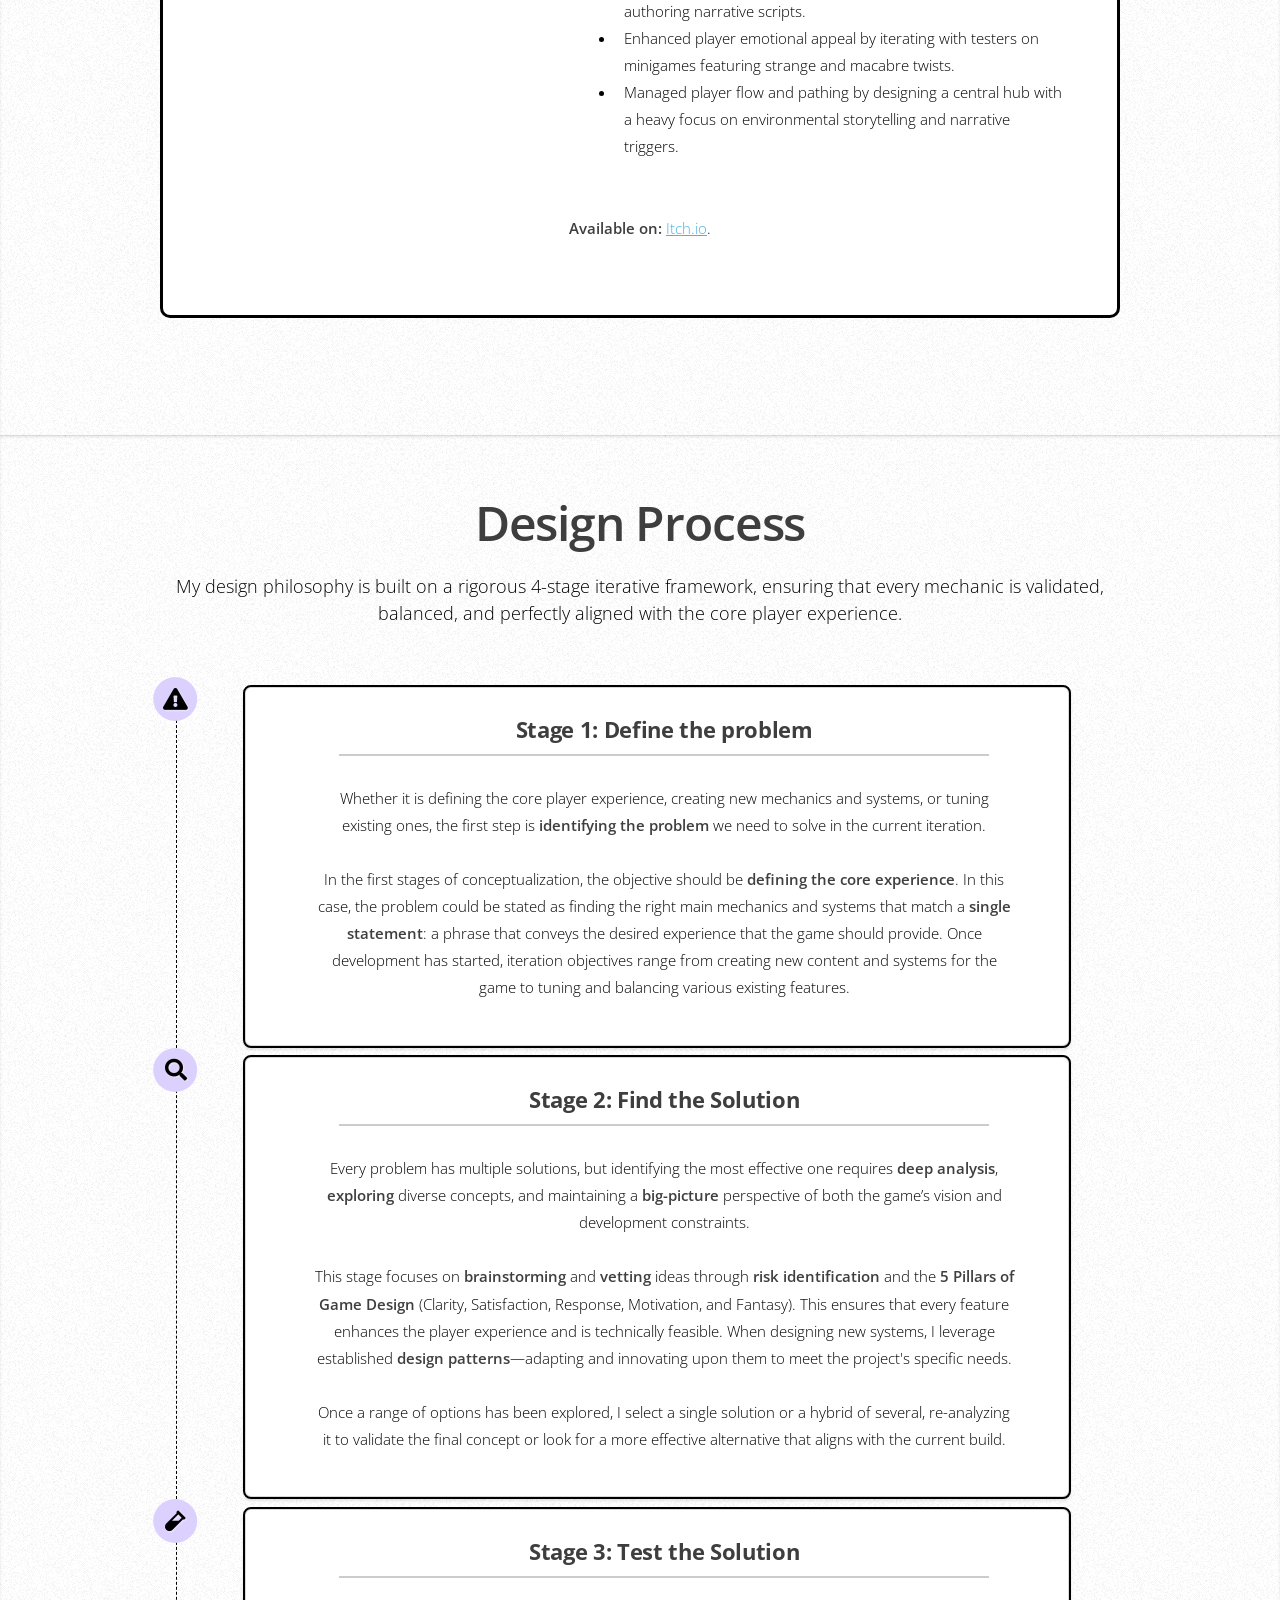
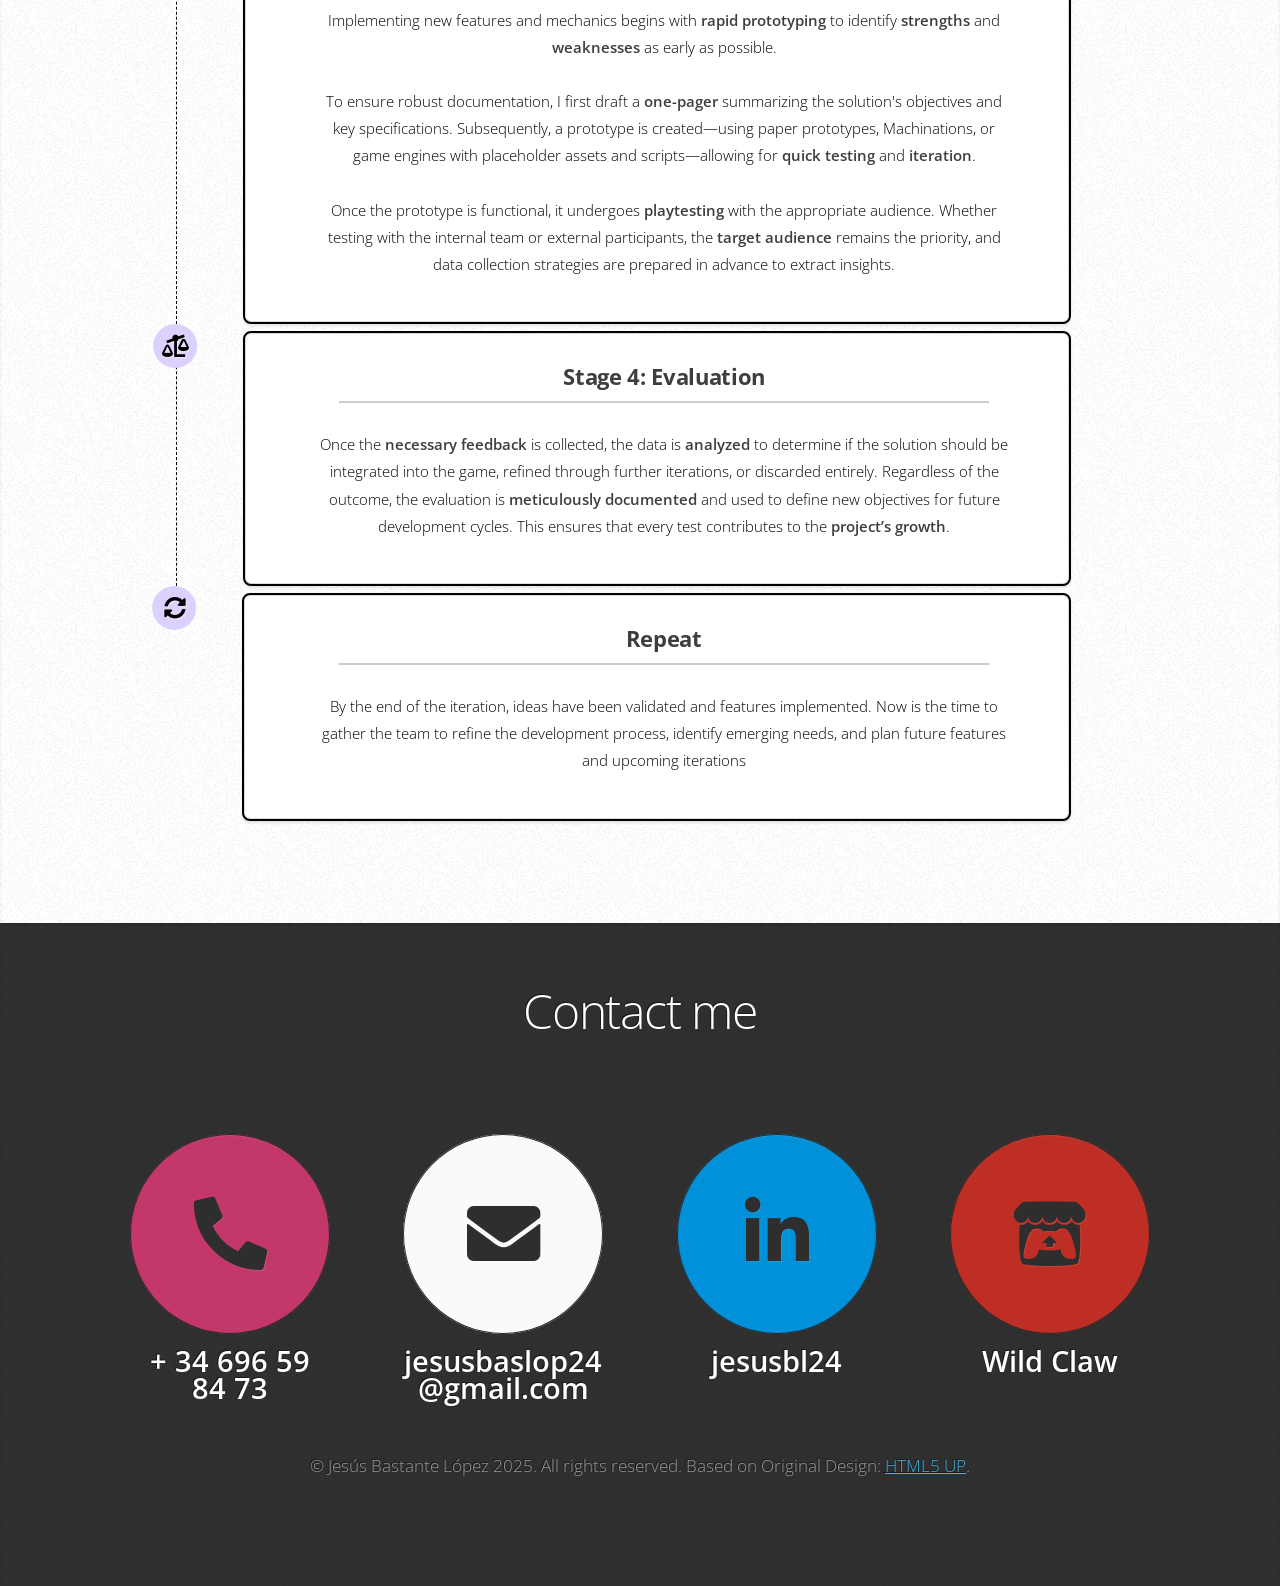
==== commit 2606f69b: "Magefall design added" ====
--- a/index.html
+++ b/index.html
@@ -431,6 +431,728 @@
 							</ul>
 						</div>
 					</div>
+
+					<button onclick="openModal()" class="projectKnowMore">Read Full Design</button>
+
+					<div id="textModal" class="modal-overlay" onclick="closeModal()">
+						<div class="modal-content" onclick="event.stopPropagation()">
+							<span class="close-btn" onclick="closeModal()">&times;</span>
+							<h2>Magefall</h2>
+
+							<p>
+								Magefall was my <strong>bachelor's thesis</strong> for my Game Design and Development Degree, which was conceived as an investigation of the first stages of video games' preproduction and its
+								implementation. Throughout this first stage of the project. I researched: the emotion of <strong>fun</strong> and why games produce it, <strong>player</strong> types and emotions,
+								<strong>mechanics</strong> design frameworks (for example MDA), <strong>gameplay loops</strong>, <strong>progression</strong> design, <strong>prototyping</strong>,
+								<strong>playtesting</strong>, <strong>documentation</strong>, game <strong>narratives</strong> and game <strong>pillars</strong>.
+								With this new knowledge, I iterated in the idea of Magefall using tools like paper prototyping or the Five Pillars of Fun framework (Motivation, Responsiveness, Clarity, Satisfaction
+								and Fantasy), and carried out playtesting sessions, using acquired data to improve the prototypes. Finally, I obtained a grade of 9.6, being praised by the judges for my
+								clear <strong>writing</strong>, deep <strong>investigation</strong> and its great <strong>implementation</strong>.
+							</p>
+
+							<p>
+								After a couple of months, I decided to take Magefall to its next stage: develop a playable prototype of the game in <strong>Unreal Engine 5</strong>. Because I have solely worked in Unity these last years,
+								I decided that it was a perfect opportunity to improve my skills in Unreal 5, as I have previously taken <strong><a href="https://www.udemy.com/course/unreal-engine-5-de-0-a-dios/?couponCode=25BBPMXINACTIVE">a course from Carlos Coronado</a></strong>—an official Unreal Engine instructor—where
+								I learned the basic engine features. Currently, I am finishing the <strong>technical design</strong>, developing a structure to ensure a smooth creation of spells, weapons,
+								status effects, entities and their interactions. Also, I am using new design tools taught at the <strong><a href="https://gamedesignskills.com/courses/mechanics-bootcamp-scale-depth-alexander-brazie/ ">‘Mastering Game Mechanics’</a></strong>—the bootcamp I am currently enrolled in—
+								to revise and further develop the mechanics in my game. I am applying frameworks like <strong>goals</strong> and values, <strong>compositional frameworks</strong>, and
+								<strong>design wireframes</strong>.
+							</p>
+
+							<h3> Index </h3>
+							<ul>
+								<li>The objectives of my project</li>
+								<li>The game concept of Magefall</li>
+								<li>My iterative pipeline and first iteration</li>
+								<li>Second iteration: basic combat design</li>
+								<li>Fourth iteration:player progression</li>
+							</ul>
+
+							<h3> The objectives of my project</h3>
+							<p>
+								The project started as my Bachelor’s Thesis, but my objectives, even now after finishing my degree, have always been the same.
+							</p>
+
+							<p>
+								Learn, understand and put into practice professional design <strong>frameworks</strong>, <strong>pipelines</strong> and <strong>techniques</strong>.
+								My resources for this are design <strong>blogs</strong> and <strong>videos</strong> like those in Game Design Skills, GDC, Signals and Light (Combat Design) or Game Maker's Toolkit,
+								<strong>books</strong> like the <i>Art of Game Design</i> or <i>Game Feel</i> and  <strong>“Mastering Game Mechanics”</strong>, the bootcamp I am currently enrolled in.
+							</p>
+
+							<p>
+								Learn more about <strong>Unreal Engine 5</strong> (Blueprints, engine's  features, new design patterns and how to implement them). However,
+								at the moment it is not included here.
+							</p>
+
+							<h3>The game concept of Magefall</h3>
+
+							<p>
+								Magefall is an <strong>Action-Adventure</strong> game <strong>prototype</strong> where you play as 2 mage siblings, <strong>Kaith</strong> and <strong>Nora</strong>, fighting on opposite sides of a revolution in a
+								great <strong>aetherpunk</strong> city, fighting their respective enemies by using weapons and spells in a cinematic, agile style with fast tactical decisions.
+								Missions inside its campaign are set in open sections where you must complete certain objectives and make <strong>decisions</strong> that change the environment.
+							</p>
+
+							<p>
+								Let’s take a look at the <strong>pipeline</strong> I used to define the principles of my game.
+							</p>
+
+							<div class="modal-row">
+								<div class="modal-column-text">
+									<p>
+										I use the <strong>goals</strong> and <strong>values</strong> of the game framework, that is what I want to achieve with the game and what I am optimizing for in these goals. For Magefall they are:
+									</p>
+									<p>Tactical gameplay optimized for cinematography, fluidity and decision-making.</p>
+									<p>Mature narrative optimized for emotional investment and transcendence</p>
+									<p>A Living city optimized for environmental storytelling and curiosity.</p>
+								</div>
+								<div class="modal-column-media">
+									<img src="images/Goals.png" class="modal-media" loading="lazy">
+									<figcaption>
+										Magefall's goals and values.
+									</figcaption>
+								</div>
+							</div>
+
+							<p>
+								Once the goals are established, I defined the <strong>game pillars</strong>:
+							</p>
+
+							<img src="images/Pillars.png" class="modal-media" loading="lazy">
+							<figcaption>
+								Magefall's pillars.
+							</figcaption>
+
+							<p>
+								Then, I applied the lens of <strong>skill tests</strong> and defined the skills I wanted to test in the game and how I value each one,
+								how a master in my game behaves, and what is the optimal player path.
+							</p>
+
+							<div class="modal-row2">
+								<div class="modal-column-text">
+									<img src="images/Skills1.png" class="modal-media" loading="lazy">
+									<figcaption>
+										Magefall's target skills to test.
+									</figcaption>
+								</div>
+								<div class="modal-column-media">
+									<img src="images/Skills2.png" class="modal-media" loading="lazy">
+									<figcaption>
+										Magefall's master.
+									</figcaption>
+								</div>
+							</div>
+
+							<p>Lastly, I identified who my <strong>target players</strong> are by describing them using age, gender, gaming experience, time to play and their main and secondary motivations.</p>
+
+							<div class="modal-row2">
+								<div class="modal-column-text">
+									<img src="images/Player1.png" class="modal-media" loading="lazy">
+									<figcaption>
+										Magefall's target player description.
+									</figcaption>
+								</div>
+								<div class="modal-column-media">
+									<img src="images/Player2.png" class="modal-media" loading="lazy">
+									<figcaption>
+										Magefall's target player motivations.
+									</figcaption>
+								</div>
+							</div>
+
+
+							<p>
+								To <strong>document</strong> all of this, I gathered all this information in my personal <strong>Miro</strong> and created a first version of a <strong>one-pager</strong>
+								brief for clearer and more concise communication.
+							</p>
+
+							<p>
+								Now, it was time to develop the idea.
+							</p>
+
+							<h3>My iterative pipeline and first iteration</h3>
+
+							<p>
+								The first step in the development was to implement an <strong>iterative pipeline</strong>, allowing me to create efficiently, identify problems, test features and
+								implement player feedback in the process. To explain the process I’ll use the <strong>first iteration</strong>, where I designed the high-level game concept, and tested which parts of the whole idea
+								were more interesting for players and should take priority for now.
+								My iterative process for solo development is divided into the following stages.
+							</p>
+
+							<img src="images/Process.png" class="modal-noborder" loading="lazy">
+							<figcaption>
+								My iterative pipeline.
+							</figcaption>
+
+							<h4>
+								Problem statement
+							</h4>
+
+							<p>
+								Every iteration matters by focusing on specific problems, like testing a hypothesis or enhancing current features, allowing goals to be achieved step by step.
+								As I mentioned before, the objective for the iteration was: Design the high-level game concept.
+							</p>
+
+							<h4>
+								Elaborate solution
+							</h4>
+
+							<p>
+								Here, I create at least 3 <strong>different ideas</strong> and <strong>analyze</strong> them. Then, I create a new idea combining the best parts of them and, again, analyze
+								it and identify its risks. With this breakdown, I conclude which the best solution of them, usually the last one. This method fuels creativity, avoids tunnel
+								vision and distills every idea to highlight their impact not only in the game, but in the whole project.
+							</p>
+
+							<p>
+								What is being designed requires different tools and lenses for its analysis—in this case I used my <strong>goals and values</strong>, <strong>game pillars</strong>—in this case emotions, gameplay & experience—,
+								<strong>target players’ motivations</strong>, <strong>skills</strong>, and the <strong>risks</strong> of each idea and how to mitigate them.
+							</p>
+
+							<p>
+								The final solution was:
+								An action-adventure game, combat based on weapons as main source of damage and spells as tactic tools, but no items, with a third-person camera over the shoulder.
+								Each mission is set in an open level with decisions that affect the narrative and the section of the city both functionally and artistically.
+							</p>
+
+							<p>
+								<strong>Combat based on weapons as main source of damage and spells as tactical tools, but no items.</strong> It suits the fantasy of cinematic mages in an aetherpunk city
+								, and it shows more possibilities of offering tactical gameplay with cinematography,
+								fluidity and decision-making, optimized for mastery of tactics and spatial awareness. Adding items to this combination could add more depth,
+								but for now it would only be unnecessary complexity.
+							</p>
+
+                            <div class="modal-row2">
+                                <div class="modal-column-text">
+                                    <img src="images/Idea1Goals.png" class="modal-media" loading="lazy">
+									<figcaption>
+										Use of goals as framework to make decions.
+									</figcaption>
+                                </div>
+                                <div class="modal-column-media">
+                                    <img src="images/Idea1Pillars.png" class="modal-media" loading="lazy">
+									<figcaption>
+										Use of pillars as framework to make decions.
+									</figcaption>
+                                </div>
+                            </div>
+
+							<div class="modal-row2">
+								<div class="modal-column-text">
+									<img src="images/Idea1Motivations.png" class="modal-media" loading="lazy">
+									<figcaption>
+										Use of target player's motivations as framework to make decisions.
+									</figcaption>
+								</div>
+								<div class="modal-column-media">
+									<img src="images/Idea1Skills.png" class="modal-media" loading="lazy">
+									<figcaption>
+										Use of target skills to test as framework to make decisions.
+									</figcaption>
+
+								</div>
+							</div>
+
+							<img src="images/Idea1Risks.png" class="img50" loading="lazy">
+							<figcaption>
+								Use of features' risks as framework to make decisions.
+							</figcaption>
+
+
+							<p>
+								<strong>With a third-person camera over the shoulder.</strong> My goal is to create tactical gameplay with value in cinematography and emotional investment in its characters.
+								This kind of camera offers fluid cinematic gameplay that can highlight the action, requiring spatial awareness and reflexes, emphasizing our protagonist.
+							</p>
+
+							<p>
+								<strong>Each mission is set in an open level with decisions that affect the narrative and the section of the city both functionally and artistically.</strong>
+								This creates emotional investment by constructing a living city optimized for environmental storytelling and curiosity where
+								players not only see how the city changes due to the conflict but actively participate in its evolution, creating immersion and requiring
+								decision-making. An open-changing world can provide this too, but due to the world setting it would need heavy investment, creating a great risk
+								for the project.
+							</p>
+
+							<p>
+								To group all these mechanics, I decided that the action-adventure game conveys all what I have been wanting to create with my decisions. It is based in cinematography,
+								fluidity and strong narratives. Also, they appeal to mastery, action and immersion if emphasised.
+
+							</p>
+
+							<h4>
+								<strong>Prototype solution</strong>
+							</h4>
+
+							<p>
+								This stage is all about creating small, fast prototypes to answer uncertainties, test for engagement and prevent wasted
+								time on non-viable features. For the current iteration, I needed to test if the idea was interesting and which parts my target audience was
+								most excited about, and which I should focus on. The best and fastest solution was to create another one-pager—this one solely focused on game features—and
+								present it in a playtesting session.
+							</p>
+
+							<h4>
+								<strong>Playtest and Evaluate solution</strong>
+							</h4>
+
+							<p>
+								I know this iteration’s problem or objective and I concluded what is going to solve it, now it is time to test the prototype with other
+								players to see if there is fun in it, find design problems, and see what I have missed that could enhance or diminish player experience.
+							</p>
+
+
+
+							<div class="modal-row">
+								<div class="modal-column-text">
+									<p>
+										The questions that must be asked in the playtesting are <strong>unique to each iteration</strong>, but I start by stating <strong>concrete things</strong> I need to find out, then
+										<strong>create questions</strong> that would give me that information and separate those questions by <strong>how they can be best answered</strong>: surveys, interviews or by myself
+										with observation. Also, I define what I have to explain to testers before they start playing.
+									</p>
+								</div>
+								<div class="modal-column-media">
+									<img src="images/Questions.png" class="modal-media" loading="lazy">
+									<figcaption>
+										Examples of stated questions for prototypes.
+									</figcaption>
+								</div>
+							</div>
+
+							<p>
+								For that, I reached out to some friends, gave them a survey to know which player type and demographics group they belonged to, and identified key testers which
+								belonged to my target audience.
+							</p>
+
+							<p>
+								Once I got my target testers, I presented the idea to them and found out the <strong>strongest</strong> and <strong>weakest</strong> points of my game. For example, by asking which
+								2 aspects of my game are most interesting, I obtained that all features I included are quite attractive to overall players, but target testers agreed that
+								the magic loadout and the narrative with 2 points of view were the most attractive. Also, the game was pretty well received by all of them.
+							</p>
+
+							<div class="modal-row2">
+								<div class="modal-column-text">
+									<img src="images/Results1.jpeg" class="modal-media" loading="lazy">
+									<figcaption>
+										Answers of which 2 aspects of the game are most appealing to each tester.
+									</figcaption>
+								</div>
+								<div class="modal-column-media">
+									<img src="images/Results2.jpeg" class="modal-media" loading="lazy">
+									<figcaption>
+										Answers of how interested are testers in my game idea.
+									</figcaption>
+								</div>
+							</div>
+
+							<p>
+								So I concluded, that was green light and I should focus on:
+							</p>
+
+							<ul>
+								<li>A customizable arsenal of weapons and spells.</li>
+								<li>A narrative with 2 points of view</li>
+								<li>The aetherpunk city</li>
+								<li>Many testers were quite interested in environment evolution, so it should be kept.</li>
+							</ul>
+
+							<p>
+								Decided the basic information of my game, it was time to design a basic <strong>core gameplay loop</strong>. I design gameplay loops by stating the
+								<strong>challenges</strong> of my game, what are the high-level player <strong>actions</strong> to face them, and what <strong>rewards</strong> do they get afterwards—for now they are only obtained if
+								they are victorious, but they can also be obtained if defeated like, for example in a rogue-lite game.
+							</p>
+
+							<img src="images/CoreLoop.png" class="img50" loading="lazy">
+							<figcaption>
+								Magefall's core loop.
+							</figcaption>
+
+							<p>
+								I updated my one-pager brief with the new information and I document the game's <strong>basic information</strong>. Things like, this is a single-player, action-adventure game,
+								for consoles and PC, premium with intended duration of 20 hours, as I want the game to be long enough to develop all the ideas I have for the narrative and its progression,
+								but time will tell if the game supports such time.
+							</p>
+
+							<img src="images/One-pager%20Brief.jpg" class="modal-media" loading="lazy">
+							<figcaption>
+								Magefall's one-pager brief.
+							</figcaption>
+
+							<p>
+								To properly document the entire process and why I choose certain solutions, I write down all the information of each iteration in an
+								<strong>“Iteration document”</strong> in <i>Adobe Indesign</i>. One-pagers are appropriate for clear concise communication with the team or for fast iterations like in preproduction, but I must keep
+								all the process in a detailed document.
+							</p>
+
+							<div class="modal-row2">
+								<div class="modal-column-text">
+									<img src="images/IterationDoc1.png" class="modal-media" loading="lazy">
+									<figcaption>
+										Iteration document front page.
+									</figcaption>
+								</div>
+								<div class="modal-column-media">
+									<img src="images/IterationDoc2.png" class="modal-media" loading="lazy">
+									<figcaption>
+										Iteration document example.
+									</figcaption>
+								</div>
+							</div>
+
+							<p>
+								Lastly, evaluation is not only focused on the game, but also on the <strong>pipeline</strong> and how the <strong>team</strong> can enhance it. I concluded this course of action has given
+								me great value, so I could follow it without major change and continue with the next iteration.
+							</p>
+
+							<p>
+								As you see, this pipeline is enabling me to develop my prototype answering uncertainties, keeping my target audience involved, removing risks and
+								approaching my development objective by objective.
+							</p>
+
+							<h3>Second iteration: basic combat design</h3>
+
+							<h4>State the problem</h4>
+							<p>
+								The objective for the second iteration was: <strong>Design a combat system that suits my game idea</strong>. Broad, but functional in the current state of development.
+							</p>
+
+							<h4>Elaborate solution</h4>
+							<p>
+								I wrote down some ideas on how to solve the problem, then I analyzed them with the following frameworks:
+							</p>
+
+							<p>My game's <strong>goals/values</strong></p>
+
+							<img src="images/it2Goals.png" class="modal-noborder" loading="lazy">
+							<figcaption>
+								Use of Magefall's goals to design basic combat example.
+							</figcaption>
+
+							<p><strong>Five Pillars of Fun</strong>: how is the player motivated?, how does the game respond to it?, how does it provide satisfaction?, is it clear? how does this suit
+								the fantasy?.</p>
+
+							<img src="images/It2fivepillars.png" class="modal-noborder" loading="lazy">
+							<figcaption>
+								Use of Magefall's pillars to design basic combat example.
+							</figcaption>
+
+
+							<p>Target players’ <strong>motivations</strong></p>
+
+							<p><strong>Risk identification</strong>: what are the risks of each idea and how do I try to prevent them?</p>
+
+							<img src="images/It2Motiva.png" class="modal-noborder" loading="lazy">
+							<figcaption>
+								Use of Magefall's target audience motivations,skills/values and features' risks to design basic combat example.
+							</figcaption>
+
+
+							<p>
+								I created a new idea with the best parts of the previous ones and analyzed it again.
+							</p>
+
+							<p>
+								To decide my final solution, I asked myself these questions:
+							</p>
+
+							<ul>
+								<li>Which of them provides a stronger motivation to players?</li>
+								<li>Which of them is clearer for players?</li>
+								<li>Which of them provides more satisfaction for players?</li>
+								<li>Which of them aligns best with the fantasy & theme of the game?</li>
+								<li>Which of them aligns more with the game’s values?</li>
+								<li>Which of them is the least work?</li>
+								<li>Which of them is the most work?</li>
+							</ul>
+
+							<p>
+								After the analysis, I concluded that the best option was composed of:
+							</p>
+
+							<p>
+								<strong>Spells grouped by elements instead of customizable sets</strong>. Clearer an easier to use in combat. Options while managing your spell loadout are much clearer but at the same time
+								interesting, you decide which possibilities you want for each element, not your whole loadout.
+							</p>
+
+							<p>
+								<strong>Divide spells into Burst spells—low-powered spells witch shorter cooldown—and tactic spells—high-powered spells with larger cooldown</strong>. Players now have to manage 2 kinds
+								of spells, one designed for common use but small payoff and other with more precise uses with greater payoff. This enhances the fantasy of cinematic mages showcasing how variable
+								the of mages' powers are, forcing players to think which kind of spell should they use, making tactical decisions based on resources and payoffs. Creating a sole type
+								of spells seemed more simple to implement, but less deep.
+							</p>
+
+							<p>
+								<strong>Slots with cooldown instead of mana for each kind of spell, allowing to use the same tactic spell twice in a row</strong>. It shows much clearer when you can use certain spell. Also, their representation in the HUD is smaller, allowing more space
+								to see the action, and with that increasing immersion and the game's cinematography.
+							</p>
+
+
+							<p>
+								<strong>Kaith uses ranged weapons and Nora uses melee weapons</strong>. As we needed 2 character for the game, I wanted them to be as different in their mechanics. Learning to use both characters
+								offers more opportunities for challenge, forcing adaptation to their unique strategies. I wanted to include conflict—one the pillar emotions of the game—in the design of both
+								characters, so I made the emotional reckless character to use ranged weapons and the logical strategic character to face enemies in close combat. This is quite opposite to common
+								character designs, and creating this unique feel for each character is one of the key objectives of the project.
+							</p>
+
+							<p>
+								<strong>Kaith uses heat instead of normal ammunition</strong>. Getting out of bullets forces adaptability and looking for more foments exploration and testes spational awareness. However,
+								the objective of the game is that players adapt to different situations by choosing the right tools for it, motivating them to learn how each weapon or spell works on different setups. Heat
+								balances weapons by managing how many shots can weapons shoot before overheating, and those who want action can go directly to the next fight without the need to look for ammunition.
+								Also, as the game features technology based in magic crystals, weapons that use them as ammunition fits the fantasy.
+							</p>
+
+
+							<p>
+								Now it was time to prototype the system.
+							</p>
+
+							<h4>Prototype solution</h4>
+
+							<p>
+								I could have jumped into an engine and started prototyping, but if in the end the solution wasn’t good at all, that would have been a lot of
+								wasted time. Instead, I used <strong>paper prototyping</strong>, a technique where you simplify a game’s feature or system into a simple board game. With your idea
+								simplified into its core, now you can test if it is fun, functional and iterate on it fast, only jumping into complex engine implementations, once
+								you’ve faced <strong>uncertainties</strong> and know the feature is <strong>appropriate for your game</strong>.
+							</p>
+
+							<p>
+								For that, I created an online board, simplifying my action-adventure game with a third person camera into a <strong>turn-based</strong> game with a tiled map.
+								But for that, I needed to design my characters. Also, the construction of this prototype led to the inclusion of <strong>covers</strong> as main defensive method
+								for characters. Furthermore, <strong>stealth</strong> was designed to include this kind of gameplay and differentiate more Nora from Kaith—as the first is more effective
+								in it due to her darkness spells explained later in the section—and give players more wys of expressing themselves; however this will be tested in the future to see
+								if it is appropriate.
+							</p>
+
+							<img src="images/PaperPT.png" class="modal-noborder" loading="lazy">
+							<figcaption>
+								Kaith's paper prototype .
+							</figcaption>
+
+
+							<p> The first step was to define <strong>player actions</strong> within game, describing how it functions across <strong>input</strong>, <strong>mechanics</strong>, <strong>receivers</strong>
+								and <strong>system</strong>. As we are just creating the first ideas, at this time they are going to be broad because we need to iterate fast, but as the project
+								advances they are going to be much more specific and varied. For example, I have currently created 2 sets of actions, one for each character.</p>
+
+							<img src="images/BasicActions.png" class="modal-media" loading="lazy">
+							<figcaption>
+								Example of basic actions
+							</figcaption>
+
+
+							<div class="modal-row">
+								<div class="modal-column-text">
+									<p>
+										Then, I established how I wanted each sibling to feel using <strong>goals and values</strong>, establishing their goals with <strong>Masahiro Sakurai’s technique</strong> to define
+										characters with a sentence: Kaith is an agile shooter with multiple ranges of effectiveness, while Nora is a close combat character that flows between
+										being a single-target assassin and a warrior with great area control.
+									</p>
+
+									<p>
+									<p>
+
+										Their respective magical elements they can use and styles of combat come from both gameplay and story reasons: Kaith is emotional and hot-blooded like <strong>fire</strong>;
+										Nora is an introverted and cold-blooded like <strong>ice</strong>. Kaith is the fake <strong>light</strong> of a revolution that in the end will try to end their kind; Nora grieves below the <strong>dark</strong> shadow of a
+										totalitarian government that would push her to the edge. Kaith flows in life like a wild <strong>wind</strong>, Nora can’t move forward steadily like <strong>earth</strong>.</p>
+									</p>
+								</div>
+								<div class="modal-column-media">
+									<img src="images/KaithGoals.png" class="modal-media" loading="lazy">
+									<figcaption>
+										Kaith's goals/values and elements.
+									</figcaption>
+
+								</div>
+							</div>
+
+							<p>
+								For each character, I created several spells and weapons with different roles, but, in future iterations, I expanded them to be <strong>specific tools</strong> for
+								the players to use. For that, I used:
+							</p>
+
+							<ul>
+								<li><strong>Goals</strong>, that is which <strong>role</strong> they should fulfill in their characters' gameplay.</li>
+								<li><strong>The Five Pillars of Fun.</strong></li>
+								<li><strong>The context framework</strong> based on describing how they affect each context (self, allies, enemies, environment) and
+									their combinations, identifying flaws, edge cases or
+									spotting opportunities to create more depth.</li>
+								<li>The lens of <strong>skill tests</strong> and how I value them </li>
+								<li>The lens of <strong>great tools</strong> based on usefulness, diversity and frequency to create more distinct, deep tools.
+								<li>And lastly, what are the <strong>risks</strong> of each of them, and how they can be mitigated. </li>
+							</ul>
+
+							<img src="images/CombatAnalysis.png" class="modal-media" loading="lazy">
+							<figcaption>
+								Example of used frameworks to design spells.
+							</figcaption>
+
+
+							<p>
+								Once I designed the spells and weapons, I included them in my paper prototype, designed a set of levels that <strong>sequentially introduced</strong> players to the mechanics,
+								iterated on them alone, and jumped into the next stage.
+							</p>
+
+							<h4>Playtest solution</h4>
+							<p>
+								Now that I have my solution ready, I needed to state exactly what I wanted to find out in the playtesting session. These are the objectives of this testing:
+
+							<ul>
+								<li> Is this realistic approach of using spells and weapons fun? </li>
+								<li> Do tactic and burst spells create interesting decisions for players? </li>
+								<li> Do different spells create opportunities for players to express themselves and face situations differently? </li>
+								<li> What are the most interesting aspects of this combat system that I should highlight? </li>
+								<li> What are the least interesting aspects of this combat system that I should tweak? </li>
+
+							</ul>
+
+							<p>
+								In this case. My playtesters played the prototype in an online call with me, where I managed and moved enemies to create <strong>different situations for them</strong>,
+								checking how they could beat them.
+							</p>
+
+							<p>
+								Finally, I interviewed them after they finished and handed them the survey.
+							</p>
+
+							<h4>Evaluate solution</h4>
+
+							<p>
+								With all the needed data obtained, I started to evaluate. Some relevant answers and observations were:
+							</p>
+
+							<ul>
+								<li> Some testers use characters more aggressively, while others prefer
+									a more defensive tactic, using different spells that best suit them</li>
+								<li> Key testers did not even use spells, which is a severe problem. </li>
+								<li> Burst and tactic spells created some interesting decisions where players needed to think both short and long term. </li>
+							</ul>
+
+							<p>
+								Therefore, I concluded that weapons and spells provide fun and different approaches to the same situation, allowing players to express themselves, being this the most
+								interesting aspect of the game. However, spells needed to be more necessary and synergize with weapons, as players who like to solely weapons need to be encouraged to use spells.
+								Also, the lack of interaction between weapons and spells reveal to be a severe flaw.
+							</p>
+
+							<p>
+								My observations in the process were that testing sessions were too long, between 90 and 120 minutes, and managing everything by myself was tedious for
+								both designer and tester. However, I created a testing ground I still use nowadays to test new features. To make testing sessions more dynamic,
+								I gave players maximum time to make decisions to both reduce session time and give the sensation of urgency similar to a real-time game.
+							</p>
+
+							<p>
+								Now,I created a one-pager for the team, and I stated the objective for the next iteration: <strong>Find a solution for players not using spells and enhance their overall appealing</strong>.
+								I polished weapons and spells by creating spells related to weapons, connecting both mechanics so players that are much more interested in weapons have their own spells to buff or alter them.
+								It proved to be a total success and made both spells and weapons more rewarding, as they are now used together to get the most out of them and create more solid system.
+							</p>
+
+							<img src="images/OP_Combat.jpg" class="modal-media" loading="lazy">
+							<figcaption>
+								Combat system one-pager brief.
+							</figcaption>
+
+
+							<h3>Fourth iteration: player progression</h3>
+
+							<h4>
+								State the problem
+							</h4>
+
+							<p>
+								Lastly, in this iteration I designed how player characters progress through the game. Here, I concluded how my current mechanics can evolve to offer more control,
+								possibilities and power, but offering players the opportunity to express themselves and make decisions about how they wanted to upgrade their loadout. So, the
+								objective of this iteration was: <strong>Design player progression optimized for decision-making and current content</strong>.
+							</p>
+
+							<h4>
+								Elaborate the solution
+							</h4>
+
+							<p>
+								I decided player progression to be both <strong>vertical</strong> and <strong>horizontal</strong>:
+								Spells now have a level, which can be upgraded to not only enhance their basic stats, but add new aspects to it. For example: you can upgrade
+								fireball to deal damage on hit, enhance its distance or reset the duration of its fire pool by killing enemies within it. This spell progression enhances spells providing more
+								use cases and further boost their current strengths, forcing players to decide how much they value each upgrade while also receiving new spells.
+								As for weapons, you get modifiers with different rarities to solely enhance basic stats or tweak some aspects of them. This way, as players advanced throughout
+								the game they modify their weapons to counter specific enemies or adapt them to your style, but rarities offer tradeoffs and more variables in each decision.
+							</p>
+
+							<p>
+								I designed those to <strong>motivate</strong> players to immerse themselves in content with a <strong>clear objective</strong> of getting new spells and modifiers, as they
+								experience the <strong>fantasy</strong> of being a weapon-expert mage, <strong>satisfied</strong> by how their loadout progresses by <strong>responding</strong> to their actions.
+							</p>
+
+							<p>
+								Once I had the basic progression mechanics, I jumped to design a further elaborated gameplay loop, designing loops for minute to minute gameplay, hour to hour and
+								day to day. For this, I applied the same concepts of <strong>challenge</strong>, <strong>actions</strong> and <strong>rewards</strong>, but adding how each loop
+								<strong>feed into each other</strong>.
+							</p>
+
+							<img src="images/ElaboratedLoop.png" class="modal-media" loading="lazy">
+							<figcaption>
+								Magefall's elaborated gameplay loop.
+							</figcaption>
+
+							<h4>
+								Prototype the solution
+							</h4>
+
+							<p>
+								The prototypes for this iteration were created to determine: how to clearly communicate progression to players, how intuitive the systems are, how engaging the
+								experience is, and if it provides players with opportunities for creative expression. To achieve this, I designed a new board simulating the weapon modifier and
+								spell upgrade menus, incorporating various options with trade-offs in each. For example, I included a Legendary modifier that enhances basic damage, another that
+								reduces spell cooldowns, and an Epic modifier that increases damage dealt to enemies from behind.
+							</p>
+
+							<div class="modal-row">
+								<div class="modal-column-text">
+									<img src="images/SpellProgression.png" class="modal-media" loading="lazy">
+									<figcaption>
+										Example of upgraded spell.
+									</figcaption>
+								</div>
+								<div class="modal-column-media">
+									<img src="images/WeaponProgression.png" class="modal-media" loading="lazy">
+									<figcaption>
+										Example of weapon modification.
+									</figcaption>
+								</div>
+							</div>
+
+							<h4>
+								Playtest the solution and Evaluate it
+							</h4>
+
+							<div class="modal-row">
+								<div class="modal-column-text">
+									<p>
+										After conducting several playtests with target testers, I concluded that players perceive progression clearly and intuitively, yet it was not as engaging as
+										expected. Feedback indicated that the systems felt similar to other games; while not intrinsically bad, more original ideas could be
+										incorporated. Despite this, I observed how testers experimented with many different combinations of modifiers and spell upgrades. Furthermore,
+										some testers expressed that managing inventories and loadouts is unappealing if the systems are overly complex or cluttered with too many options.
+									</p>
+								</div>
+								<div class="modal-column-media">
+									<img src="images/ProgressionResults.png" class="modal-media" loading="lazy">
+									<figcaption>
+										Answers of how much testers feel progression mechanics rewarding.
+									</figcaption>
+								</div>
+							</div>
+
+							<p>
+								In my self-evaluation, I concluded that the progression prototype would have been much more effective if it had been integrated into a set of levels.
+								Providing modifications as a reward, followed by a new level to test the results, would have felt more natural and intuitive for the players.
+							</p>
+
+							<p>
+								With basic gameplay and progression designed, the objective for the next iteration was stated as: <strong>Create a basic playable in engine that conveys the general idea of
+								the game</strong>.
+							</p>
+
+
+							<h3>The current state of the project</h3>
+
+							<p>
+								That is how I designed Magefall for now. The next and current step of development is to create a prototype inside an engine. In my case, I am
+								exploring Unreal Engine 5, where I am going to check and refine how the game behaves in the virtual space, design 3Cs, a basic level, a complex
+								enemy behavior and to sum up, a <strong>core loop prototype</strong> that highlights how this video game can be.
+							</p>
+
+						</div>
+					</div>
 				</div>
 
 
--- a/assets/css/main.css
+++ b/assets/css/main.css
@@ -2862,20 +2862,19 @@
 	margin-right: 0;
 }
 
-.project-entry h3 {
-	max-width: 50ch;
-	margin: 0 auto;
-
-	border-bottom: 2px solid #ccc;
-
-	padding-bottom: 0.5em;
-	margin-bottom: 1.3em;
-
-	display: block;
-	text-align: center;
-	color: #3e3e3e;
-}
-
+	.project-entry h3 {
+		max-width: 50ch;
+		margin: 0 auto;
+
+		border-bottom: 2px solid #ccc;
+
+		padding-bottom: 0.5em;
+		margin-bottom: 1.3em;
+
+		display: block;
+		text-align: center;
+		color: #3e3e3e;
+	}
 
 	/* Image */
 
@@ -3021,294 +3020,433 @@
 		}
 	}
 
-	/* One-pagers gallery */
-
-	.gallery-overlay {
+
+
+
+	/* El fondo oscuro ahora es el que manda el scroll */
+	.modal-overlay {
+		display: none;
 		position: fixed;
-		top: 0;
-		left: 0;
-		width: 100vw;
-		height: 100vh;
-		background: rgba(0, 0, 0, 0.98);
-		display: none;
+		z-index: 10000;
+		left: 0; top: 0;
+		width: 100%;
+		height: 100%;
+		background-color: rgba(0,0,0,0.8);
+
+		/* ESTO ES LO NUEVO */
+		overflow-y: auto; /* El scroll ahora vive aquí */
 		justify-content: center;
-		align-items: center;
-		z-index: 100000;
-		overflow: hidden;
-		touch-action: none;
-	}
-
-
-	.gallery-content {
-		position: absolute;
-		top: 0;
-		left: 0;
-		width: 100vw;
-		height: 100vh;
-		display: flex;
-		justify-content: center;
-		align-items: center;
-		pointer-events: none;
-	}
-
-	#gallery-img {
-		max-width: 90%;
-		max-height: 90%;
-		transition: none !important;
-		touch-action: none;
-		pointer-events: auto;
-		margin: 0;
-		display: block;
-	}
-
-	#gallery-img:active {
-		cursor: grabbing;
-	}
+		align-items: flex-start; /* Empezar desde arriba para que el scroll funcione bien */
+		padding: 50px 0;  /* Espacio arriba y abajo para que no esté pegado */
+
+		ul
+		{
+			list-style-position: inside;
+		}
+
+	}
+
+	/* La caja de texto */
+	.modal-content {
+		background-color: whitesmoke;
+		padding: 4em;
+		width: 80%;
+		border-radius: 8px;
+		position: relative;
+		color: black;
+		/* QUITAMOS el max-height y el overflow de aquí, ya no los necesita */
+
+		figcaption {
+
+			margin-top: -1.5em;
+			margin-bottom: 1.5em;
+			font-size: 0.9em;
+			color: #3e3e3e;
+			text-align: center;
+		}
+	}
+
+	.modal-content h4 {
+		color: #3e3e3e;
+		font-size: 20px;
+	}
+
 
 	@media screen and (max-width: 736px) {
-		#gallery-img {
-			max-height: 75vh !important;
-			object-fit: contain;
-			margin-top: -50px;
-		}
-
-		.nav-btn {
-			font-size: 1.2rem;
-			background: rgba(255, 255, 255, 0.1);
-			border: 1px solid rgba(255, 255, 255, 0.2);
-			border-radius: 50%;
-			top: auto;
-			bottom: 30px;
-			transform: none;
-			width: 50px;
-			height: 50px;
+		.modal-content{
+			width: 90%;
+		}
+	}
+
+		/* El área de scroll */
+		.modal-scroll-text {
+			overflow-y: auto; /* Habilita el scroll vertical */
+			max-height: 70vh;
+			text-align: left;
+			padding-right: 15px;
+		}
+
+		/* Botón de cerrar */
+		.close-btn {
+			float: right;
+			font-size: 28px;
+			cursor: pointer;
+		}
+
+		/* Esta clase se aplicará al body cuando el modal esté abierto */
+		.no-scroll {
+			overflow: hidden;
+		}
+
+		body.no-scroll {
+			/* Mantiene el espacio de la scrollbar para que la web no salte */
+			padding-right: 15px;
+		}
+
+		.modal-media {
+			width: 100%;       /* Ocupa todo el ancho del modal */
+			height: auto;      /* Mantiene la proporción */
+			border-radius: 4px;
+			margin: 20px 0;    /* Espacio arriba y abajo */
+			border: 1px solid #333; /* Un borde sutil para que resalte */
+		}
+
+		.modal-noborder{
+			width: 100%;       /* Ocupa todo el ancho del modal */
+			height: auto;      /* Mantiene la proporción */
+			border-radius: 4px;
+			margin: 20px 0;    /* Espacio arriba y abajo */
+			border: none; /* Un borde sutil para que resalte */
+		}
+
+		.img50{
+			width: 50%;       /* Ocupa todo el ancho del modal */
+			height: auto;      /* Mantiene la proporción */
+			border-radius: 4px;
+			margin: 20px 0;    /* Espacio arriba y abajo */
+			border: 1px solid #333; /* Un borde sutil para que resalte */
+		}
+
+		/* Contenedor de la fila */
+		.modal-row {
+			display: flex;
+			align-items: center; /* Centra verticalmente el texto con la imagen */
+			gap: 20px;           /* Espacio entre la imagen y el texto */
+			margin-bottom: 30px;
+		}
+
+		.modal-row2 {
+			display: flex;
+			align-items: flex-start; /* Centra verticalmente el texto con la imagen */
+			gap: 20px;           /* Espacio entre la imagen y el texto */
+			margin-bottom: 30px;
+		}
+
+		/* Las columnas */
+		.modal-column-media {
+			flex: 1; /* Ocupa el 50% */
+		}
+
+		.modal-column-text {
+			flex: 1; /* Ocupa el otro 50% */
+		}
+
+		/* RESPONSIVO: Para móviles */
+		@media (max-width: 768px) {
+			.modal-row {
+				flex-direction: column; /* Apila uno encima de otro */
+			}
+		}
+
+		/* One-pagers gallery */
+
+		.gallery-overlay {
+			position: fixed;
+			top: 0;
+			left: 0;
+			width: 100vw;
+			height: 100vh;
+			background: rgba(0, 0, 0, 0.98);
+			display: none;
+			justify-content: center;
+			align-items: center;
+			z-index: 100000;
+			overflow: hidden;
+			touch-action: none;
+		}
+
+
+		.gallery-content {
+			position: absolute;
+			top: 0;
+			left: 0;
+			width: 100vw;
+			height: 100vh;
 			display: flex;
 			justify-content: center;
 			align-items: center;
-		}
-
-		.prev { left: 30px; }
-		.next { right: 30px; }
+			pointer-events: none;
+		}
+
+		#gallery-img {
+			max-width: 90%;
+			max-height: 90%;
+			transition: none !important;
+			touch-action: none;
+			pointer-events: auto;
+			margin: 0;
+			display: block;
+		}
+
+		#gallery-img:active {
+			cursor: grabbing;
+		}
+
+		@media screen and (max-width: 736px) {
+			#gallery-img {
+				max-height: 75vh !important;
+				object-fit: contain;
+				margin-top: -50px;
+			}
+
+			.nav-btn {
+				font-size: 1.2rem;
+				background: rgba(255, 255, 255, 0.1);
+				border: 1px solid rgba(255, 255, 255, 0.2);
+				border-radius: 50%;
+				top: auto;
+				bottom: 30px;
+				transform: none;
+				width: 50px;
+				height: 50px;
+				display: flex;
+				justify-content: center;
+				align-items: center;
+			}
+
+			.prev { left: 30px; }
+			.next { right: 30px; }
+
+			#gallery-counter {
+				bottom: 40px;
+				left: 50%;
+				transform: translateX(-50%);
+				background: transparent;
+			}
+		}
+
+		/* Nav */
+		.nav-btn {
+			position: absolute;
+			top: 50%;
+			transform: translateY(-50%);
+			background: rgba(255,255,255,0.1);
+			color: white;
+			border: none;
+			padding: 20px;
+			cursor: pointer;
+			font-size: 2rem;
+			transition: 0.3s;
+			z-index: 100001;
+			pointer-events: auto;
+		}
+
+		.nav-btn:hover { background: rgba(255,255,255,0.3); }
+		.prev { left: 20px; }
+		.next { right: 20px; }
+
+		.close-gallery {
+			position: absolute;
+			top: 20px; right: 30px;
+			color: white; font-size: 40px; cursor: pointer;
+			z-index: 100001;
+			pointer-events: auto;
+		}
 
 		#gallery-counter {
-			bottom: 40px;
-			left: 50%;
-			transform: translateX(-50%);
-			background: transparent;
-		}
-	}
-
-	/* Nav */
-	.nav-btn {
-		position: absolute;
-		top: 50%;
-		transform: translateY(-50%);
-		background: rgba(255,255,255,0.1);
-		color: white;
-		border: none;
-		padding: 20px;
-		cursor: pointer;
-		font-size: 2rem;
-		transition: 0.3s;
-		z-index: 100001;
-		pointer-events: auto;
-	}
-
-	.nav-btn:hover { background: rgba(255,255,255,0.3); }
-	.prev { left: 20px; }
-	.next { right: 20px; }
-
-	.close-gallery {
-		position: absolute;
-		top: 20px; right: 30px;
-		color: white; font-size: 40px; cursor: pointer;
-		z-index: 100001;
-		pointer-events: auto;
-	}
-
-	#gallery-counter {
-		position: absolute;
-		bottom: 20px; color: white;
-		font-family: sans-serif;
-	}
-
-	/* Small projects */
-
-	.mini-project-card {
-		background: #fff;
-		border-radius: 8px;
-		box-shadow: 0 4px 12px rgba(0, 0, 0, 0.05);
-		text-align: center;
-		height: 100%;
-		border: black solid 0.2em;
-		padding: 1em 1em 0 1em;
-
-		display: flex;
-		flex-direction: column;
-		justify-content: center;
-		align-items: center;
-
-		transition: transform 0.3s ease;
-		overflow: hidden;
-	}
-
-
-	.mini-project-image img {
-		border-radius: 8px;
-		aspect-ratio: 16 / 9;
-		object-fit: cover;
-		margin-bottom: 1em;
-	}
-
-	.mini-project-card h3 {
-		font-size: 1.1em;
-		margin-bottom: 0.5em;
-		font-weight: bold;
-	}
-
-	.mini-project-card p {
-		font-size: 1em;
-		line-height: 1.4;
-		color: black;
-
-	}
-
-/* Design Process */
-
-#designProcess {
-
-	ul.designList {
-		padding: 0 12em 0 12em;
-	}
-
-	li.designItem {
-		list-style: none;
-		border-left: 0.1em dashed black;
-		min-height: 15em;
-		position: relative;
-
-	}
-
-		li.designItem::before {
-
 			position: absolute;
-			content: none;
-			border: 0.5em solid purple;
-
-			left: 4.55em;
-			height: 4em;
-			width: 4em;
-			border-radius: 50%;
-			transform: translateY(-10%);
-			background: white;
-			z-index: 10;
-		}
-
-		li.designItem:last-child {
-			border-left: none;
-			min-height: auto;
-		}
-
-	@media screen and (max-width: 980px) {
-		ul.designList {
-			padding: 0 2em 0 2em;
-		}
-
-		li.designItem {
-			min-height: 5em;
-			padding-bottom: 1em;
-		}
-	}
-
-	li.designItem span {
-		list-style: none;
-	}
-
-	.designItem-content {
-		margin-left: 4em;
-		width: 90%;
-
-		justify-content: center;
-		border: 0.2em solid black;
-		border-radius: 8px;
-	}
-
-	.designItem-content p {
-		width: 90%;
-		margin: 0 auto;
-	}
-
-	.designItem-content h3 {
-		max-width: 50ch;
-		margin: 0 auto;
-
-		border-bottom: 2px solid #ccc;
-		padding-bottom: 0.5em;
-		margin-bottom: 1.3em;
-
-		display: block;
-		text-align: center;
-		color: #3e3e3e;
-	}
-
-
-	.timeline-marker {
-		position: absolute;
-		top: 1em;
-		transform: translate(-70%, -50%);
-
-		width: 3em;
-		height: 3em;
-		border-radius: 50%;
-		background-color: #dcd0fe;
-		z-index: 10;
-
-		display: flex;
-		justify-content: center;
-		align-items: center;
-	}
-
-	.timeline-marker i {
-		font-size: 1.5em;
-		color: black;
-	}
-
-	.timeline-marker img {
-		max-width: 80%;
-		max-height: 80%;
-		object-fit: contain;
-	}
-}
-
-@media screen and (max-width: 736px) {
-	#designProcess ul.designList {
-		padding: 0 0 0 0 !important;
-	}
-
-	#designProcess li.designItem {
-		border-left: none !important;
-		padding-bottom: 0.5em !important;
-		min-height: auto !important;
-	}
-
-	#designProcess .timeline-marker {
-		width: 0 !important;
-		height: 0!important;
-		left: 0 !important;
-		transform: translate(-55%, -20%) !important;
-	}
-
-	#designProcess .timeline-marker i {
-		font-size: 0em !important;
-	}
-
-	#designProcess .designItem-content {
-		width: 95% !important;
-		padding: 1em 1em !important;
-		margin-bottom: 0.3em !important;
-		margin-left: auto !important;
-	}
-}
-
-
-
+			bottom: 20px; color: white;
+			font-family: sans-serif;
+		}
+
+		/* Small projects */
+
+		.mini-project-card {
+			background: #fff;
+			border-radius: 8px;
+			box-shadow: 0 4px 12px rgba(0, 0, 0, 0.05);
+			text-align: center;
+			height: 100%;
+			border: black solid 0.2em;
+			padding: 1em 1em 0 1em;
+
+			display: flex;
+			flex-direction: column;
+			justify-content: center;
+			align-items: center;
+
+			transition: transform 0.3s ease;
+			overflow: hidden;
+		}
+
+
+		.mini-project-image img {
+			border-radius: 8px;
+			aspect-ratio: 16 / 9;
+			object-fit: cover;
+			margin-bottom: 1em;
+		}
+
+		.mini-project-card h3 {
+			font-size: 1.1em;
+			margin-bottom: 0.5em;
+			font-weight: bold;
+		}
+
+		.mini-project-card p {
+			font-size: 1em;
+			line-height: 1.4;
+			color: black;
+
+		}
+
+		/* Design Process */
+
+		#designProcess {
+
+			ul.designList {
+				padding: 0 12em 0 12em;
+			}
+
+			li.designItem {
+				list-style: none;
+				border-left: 0.1em dashed black;
+				min-height: 15em;
+				position: relative;
+
+			}
+
+			li.designItem::before {
+
+				position: absolute;
+				content: none;
+				border: 0.5em solid purple;
+
+				left: 4.55em;
+				height: 4em;
+				width: 4em;
+				border-radius: 50%;
+				transform: translateY(-10%);
+				background: white;
+				z-index: 10;
+			}
+
+			li.designItem:last-child {
+				border-left: none;
+				min-height: auto;
+			}
+
+			@media screen and (max-width: 980px) {
+				ul.designList {
+					padding: 0 2em 0 2em;
+				}
+
+				li.designItem {
+					min-height: 5em;
+					padding-bottom: 1em;
+				}
+			}
+
+			li.designItem span {
+				list-style: none;
+			}
+
+			.designItem-content {
+				margin-left: 4em;
+				width: 90%;
+
+				justify-content: center;
+				border: 0.2em solid black;
+				border-radius: 8px;
+			}
+
+			.designItem-content p {
+				width: 90%;
+				margin: 0 auto;
+			}
+
+			.designItem-content h3 {
+				max-width: 50ch;
+				margin: 0 auto;
+
+				border-bottom: 2px solid #ccc;
+				padding-bottom: 0.5em;
+				margin-bottom: 1.3em;
+
+				display: block;
+				text-align: center;
+				color: #3e3e3e;
+			}
+
+
+			.timeline-marker {
+				position: absolute;
+				top: 1em;
+				transform: translate(-70%, -50%);
+
+				width: 3em;
+				height: 3em;
+				border-radius: 50%;
+				background-color: #dcd0fe;
+				z-index: 10;
+
+				display: flex;
+				justify-content: center;
+				align-items: center;
+			}
+
+			.timeline-marker i {
+				font-size: 1.5em;
+				color: black;
+			}
+
+			.timeline-marker img {
+				max-width: 80%;
+				max-height: 80%;
+				object-fit: contain;
+			}
+		}
+
+		@media screen and (max-width: 736px) {
+			#designProcess ul.designList {
+				padding: 0 0 0 0 !important;
+			}
+
+			#designProcess li.designItem {
+				border-left: none !important;
+				padding-bottom: 0.5em !important;
+				min-height: auto !important;
+			}
+
+			#designProcess .timeline-marker {
+				width: 0 !important;
+				height: 0!important;
+				left: 0 !important;
+				transform: translate(-55%, -20%) !important;
+			}
+
+			#designProcess .timeline-marker i {
+				font-size: 0em !important;
+			}
+
+			#designProcess .designItem-content {
+				width: 95% !important;
+				padding: 1em 1em !important;
+				margin-bottom: 0.3em !important;
+				margin-left: auto !important;
+			}
+		}
+
+
+
+
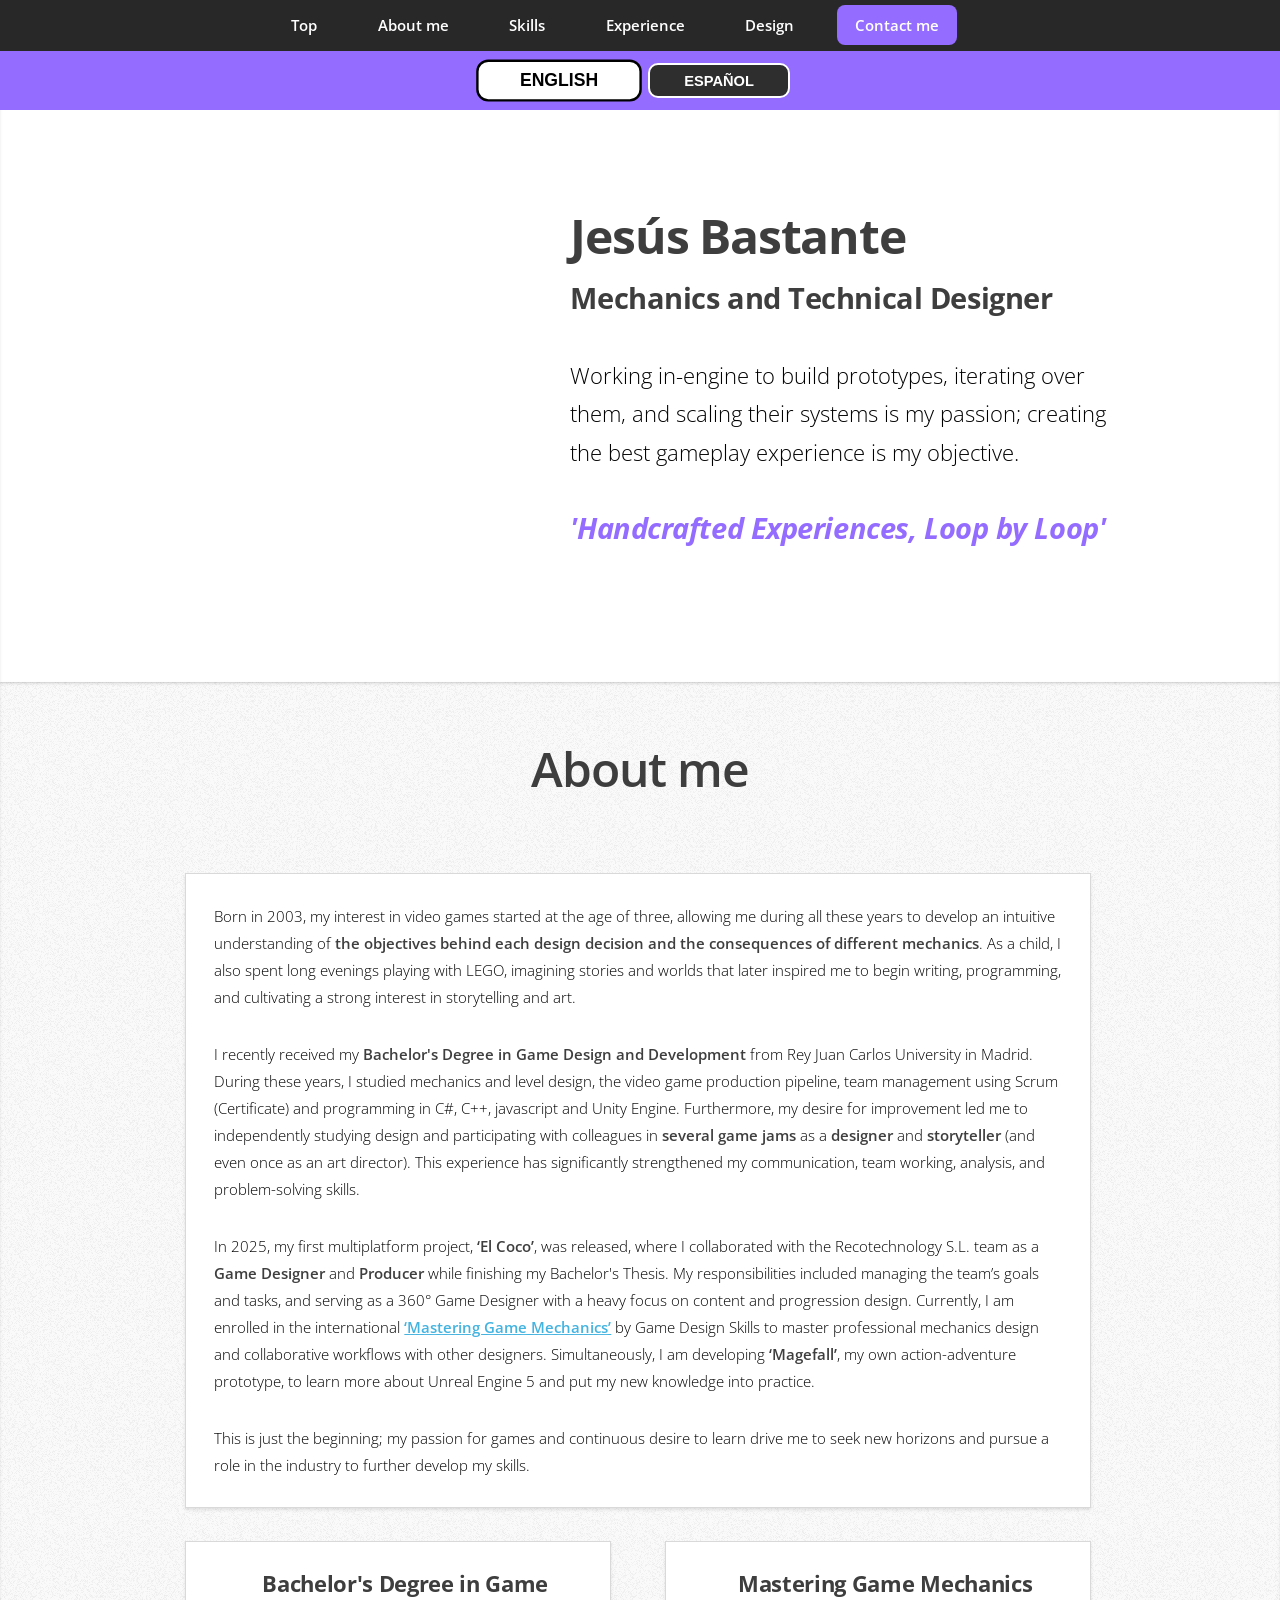
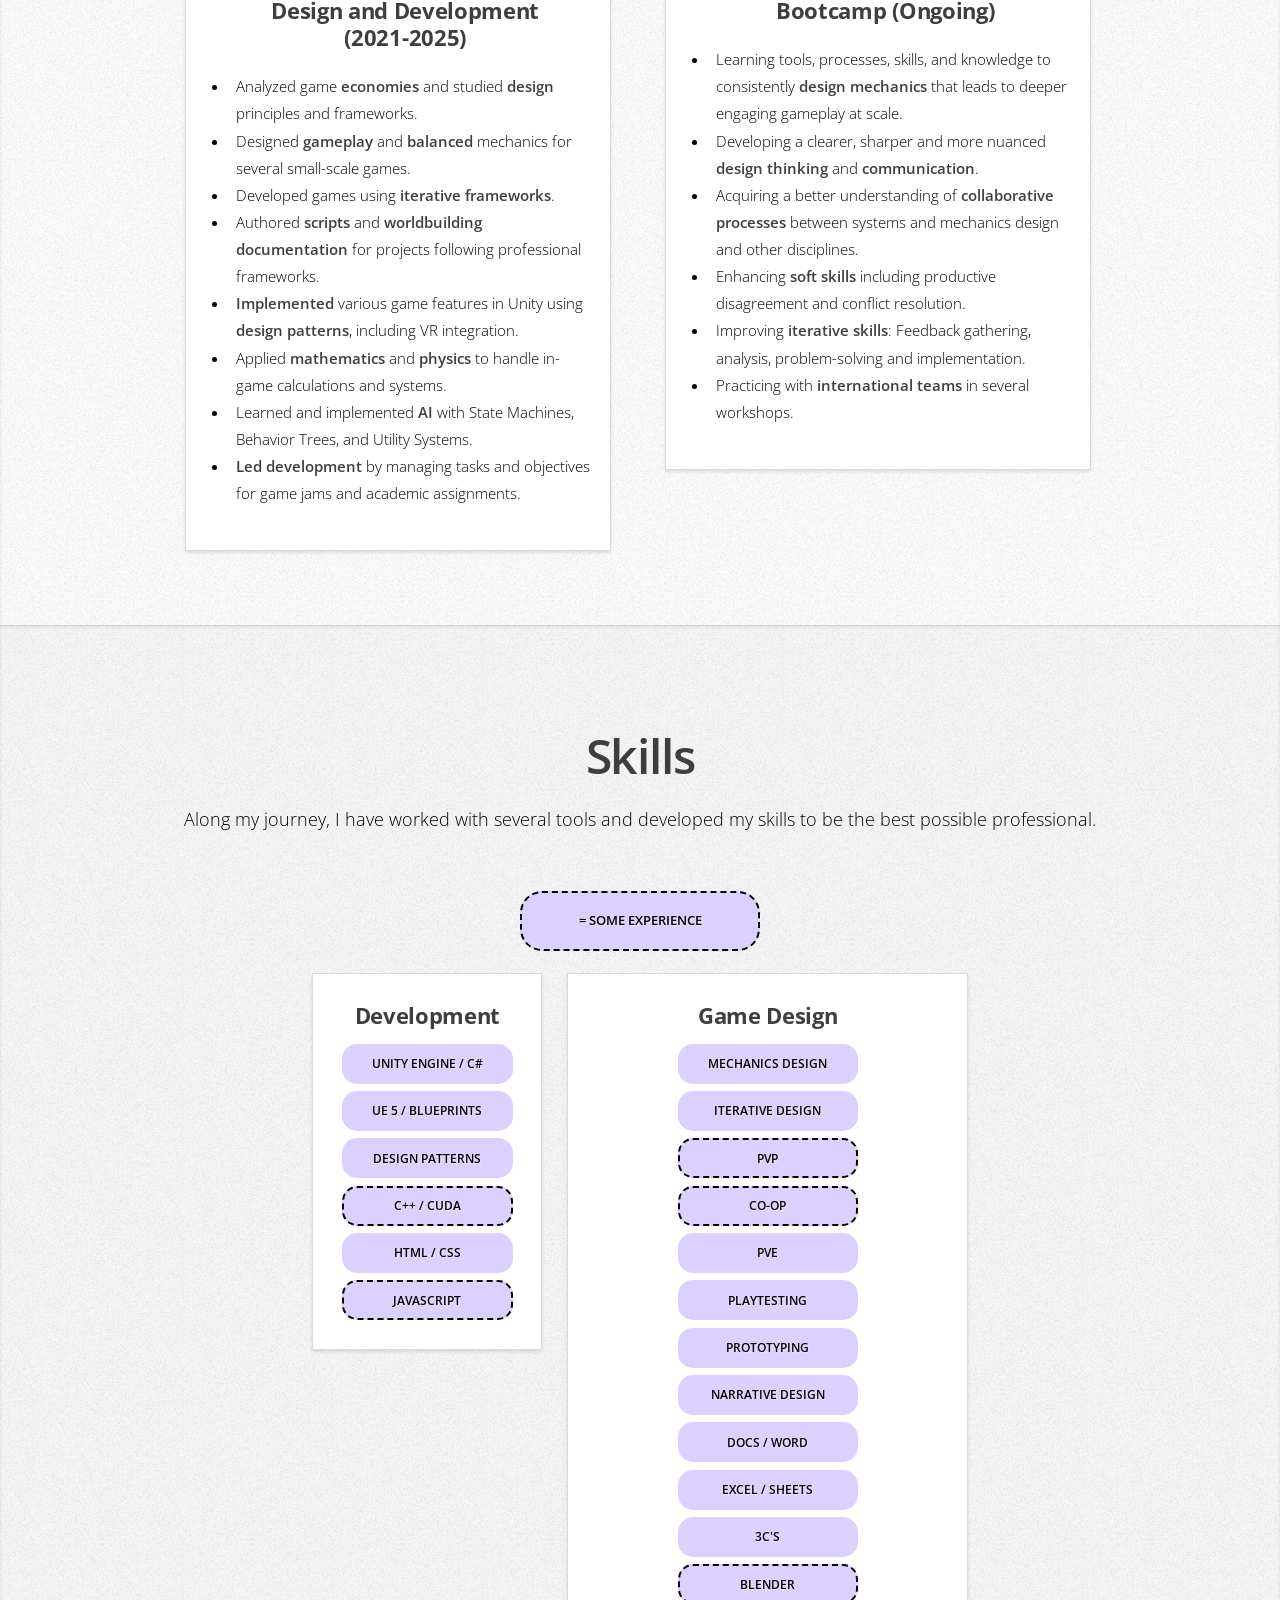
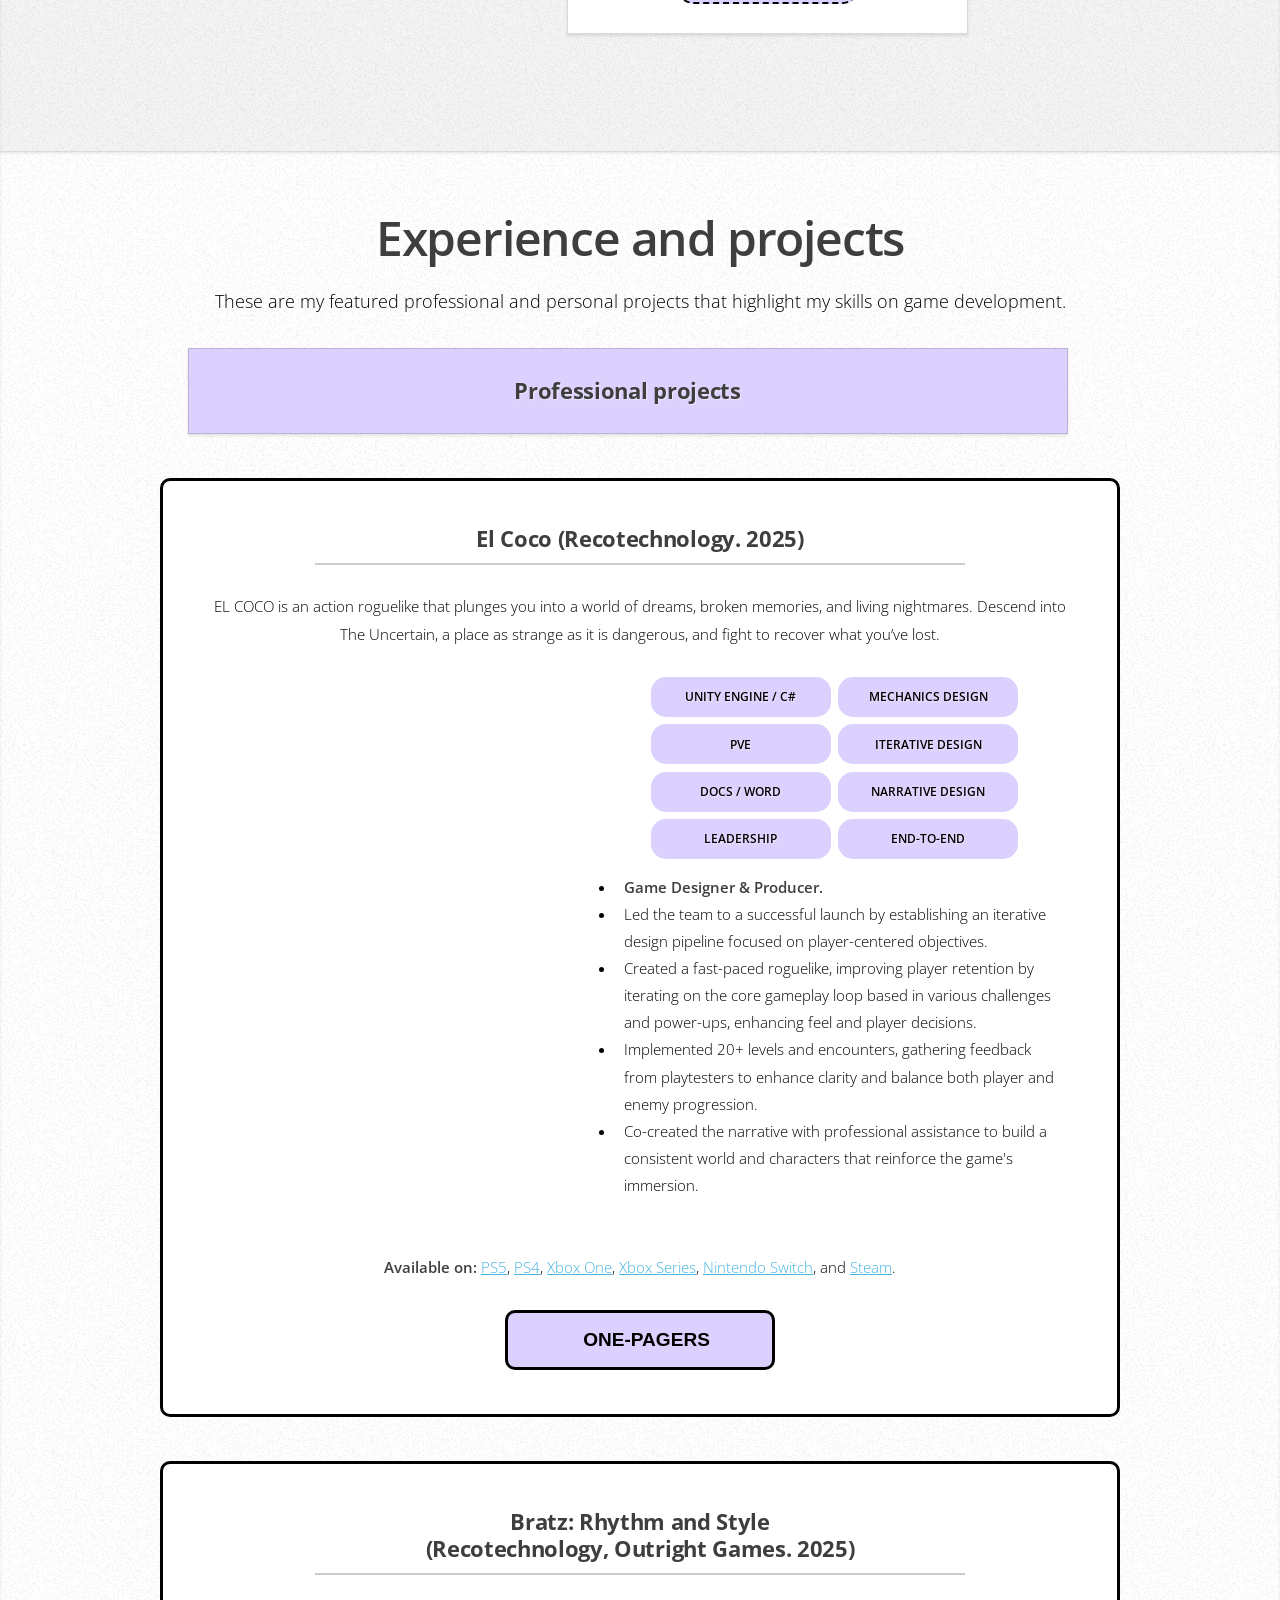
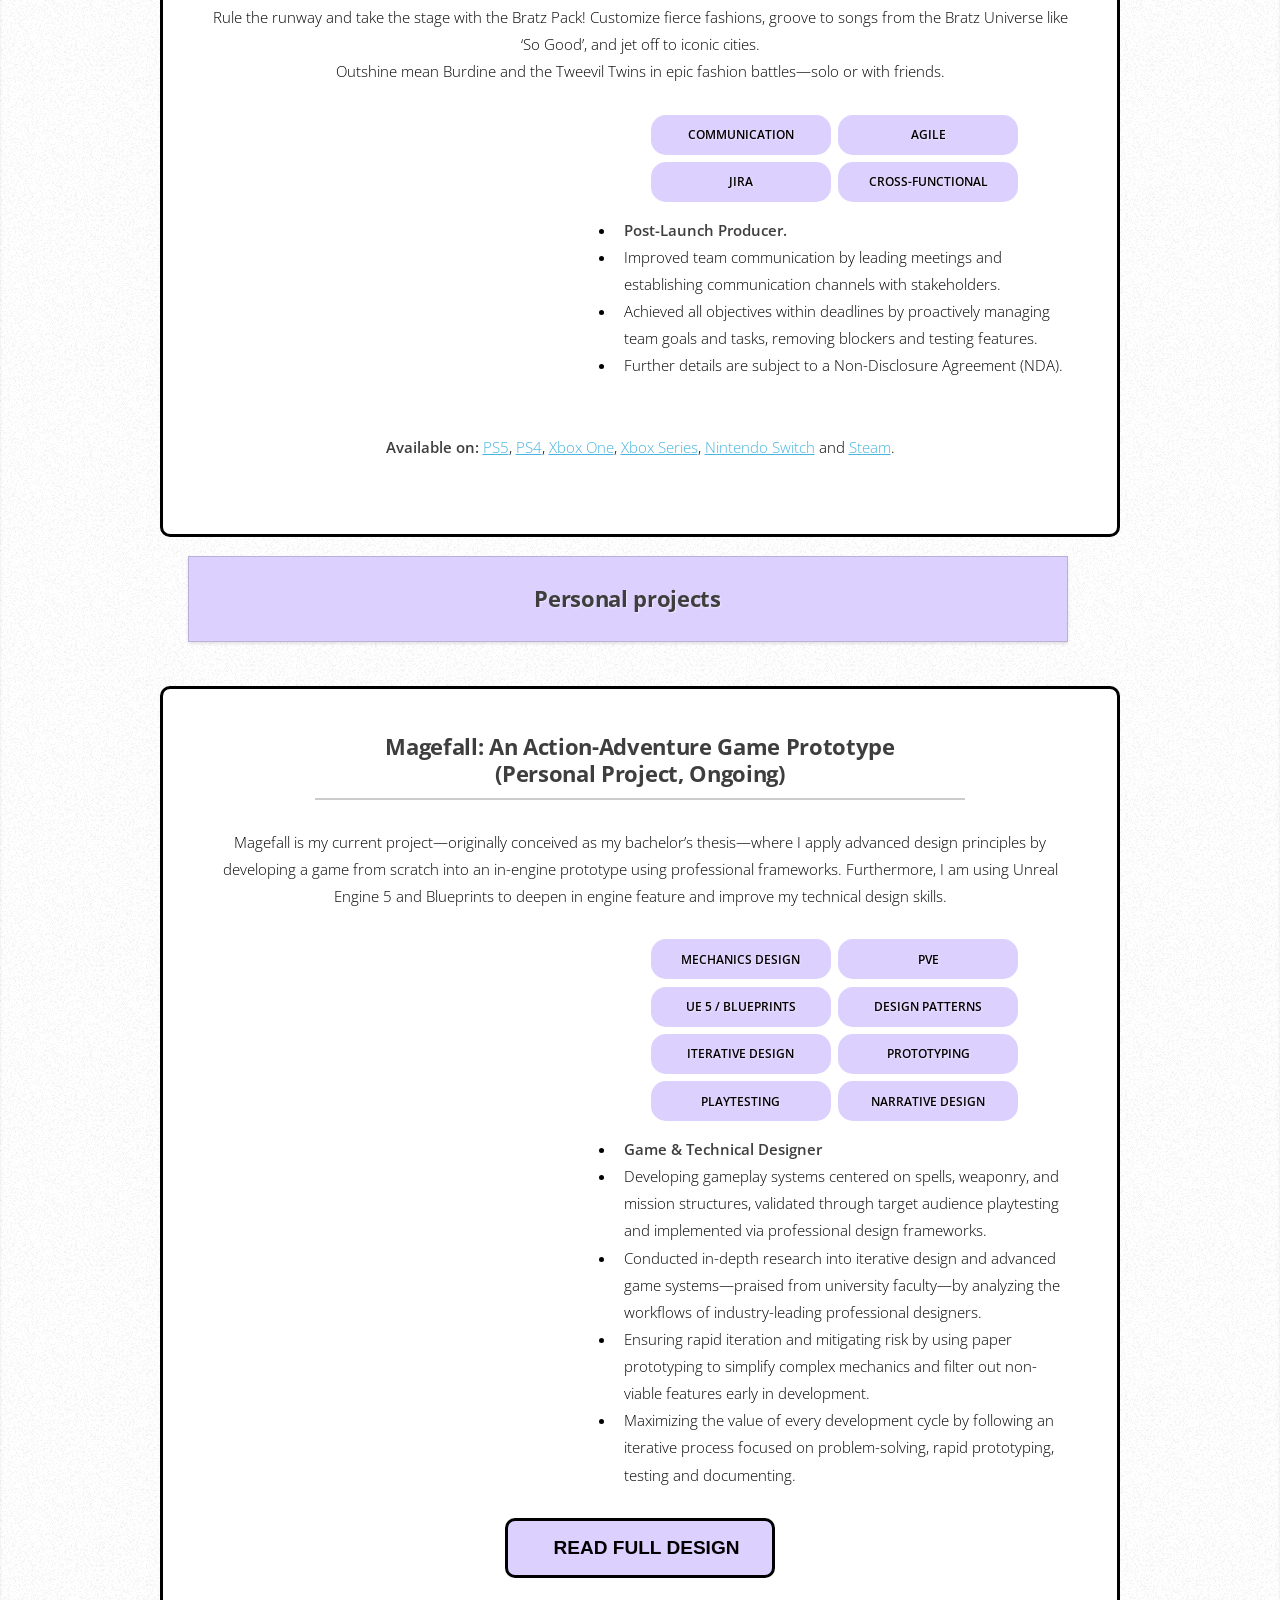
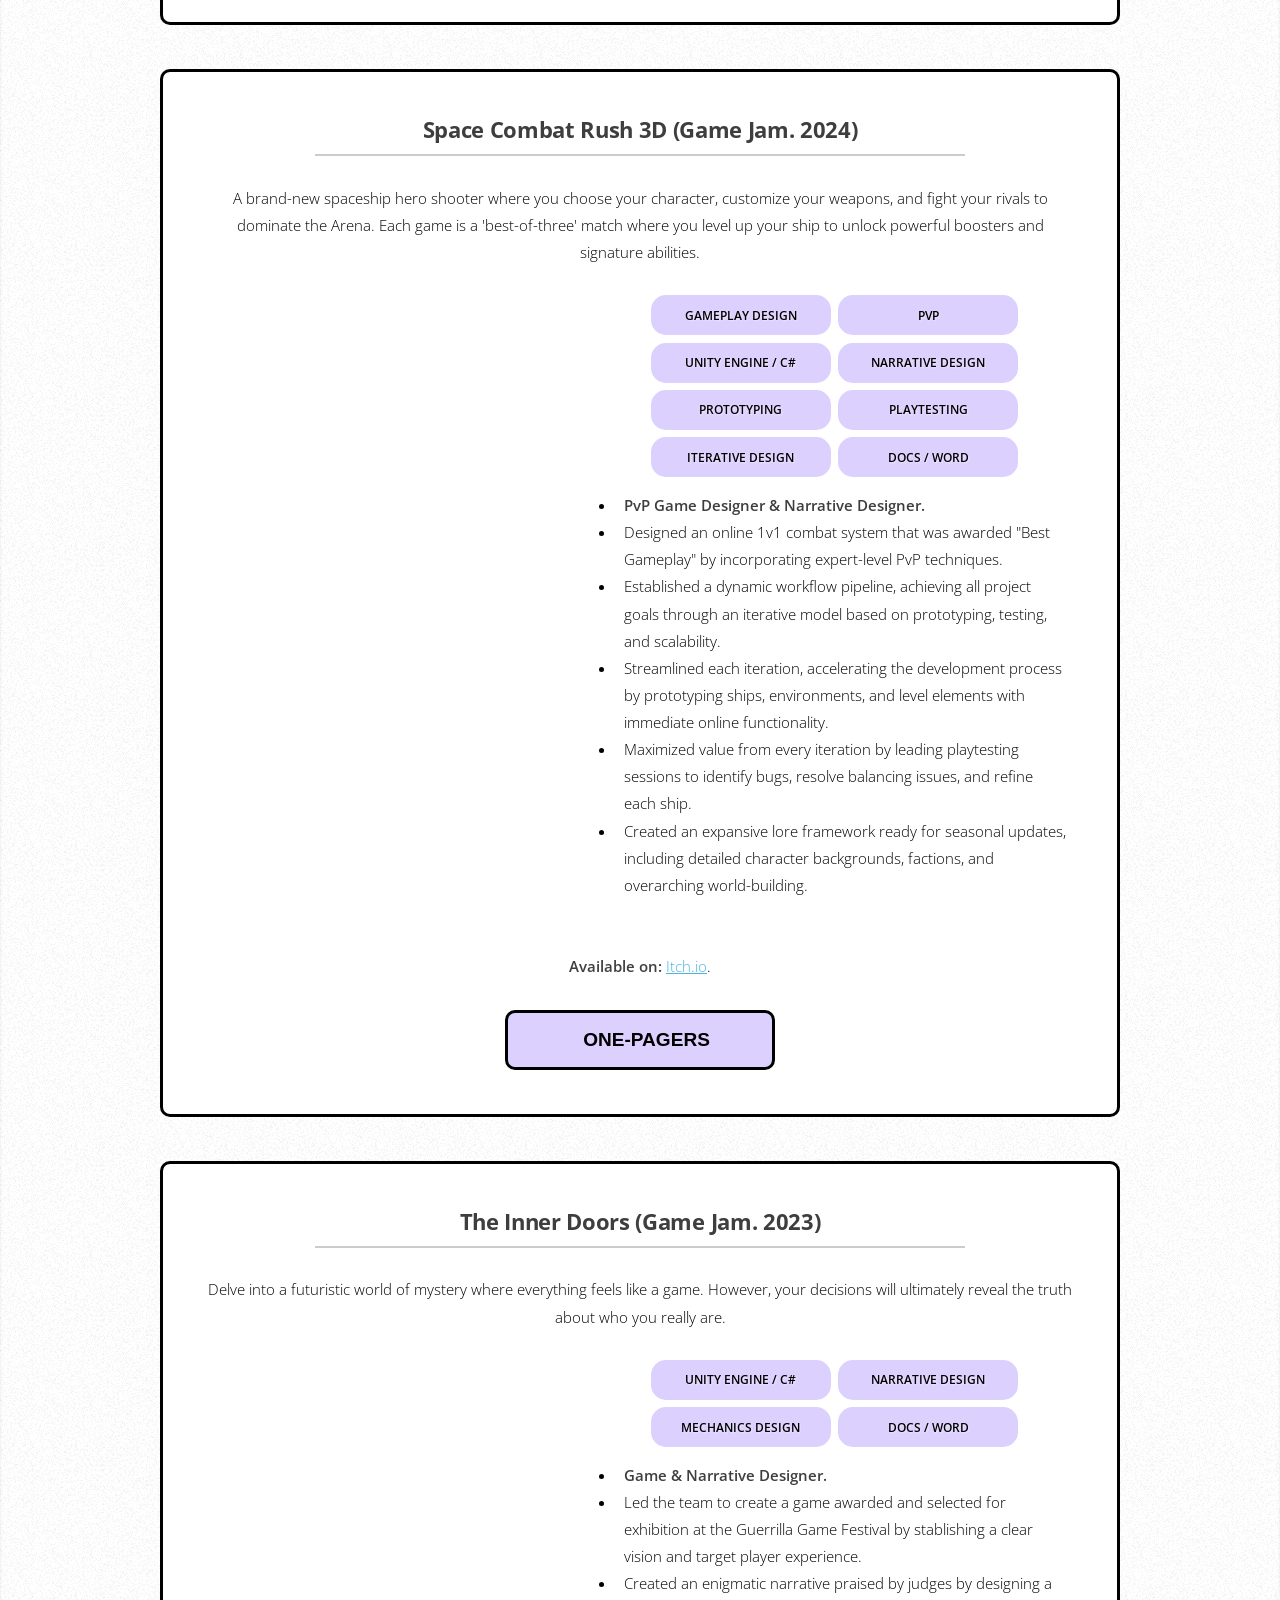
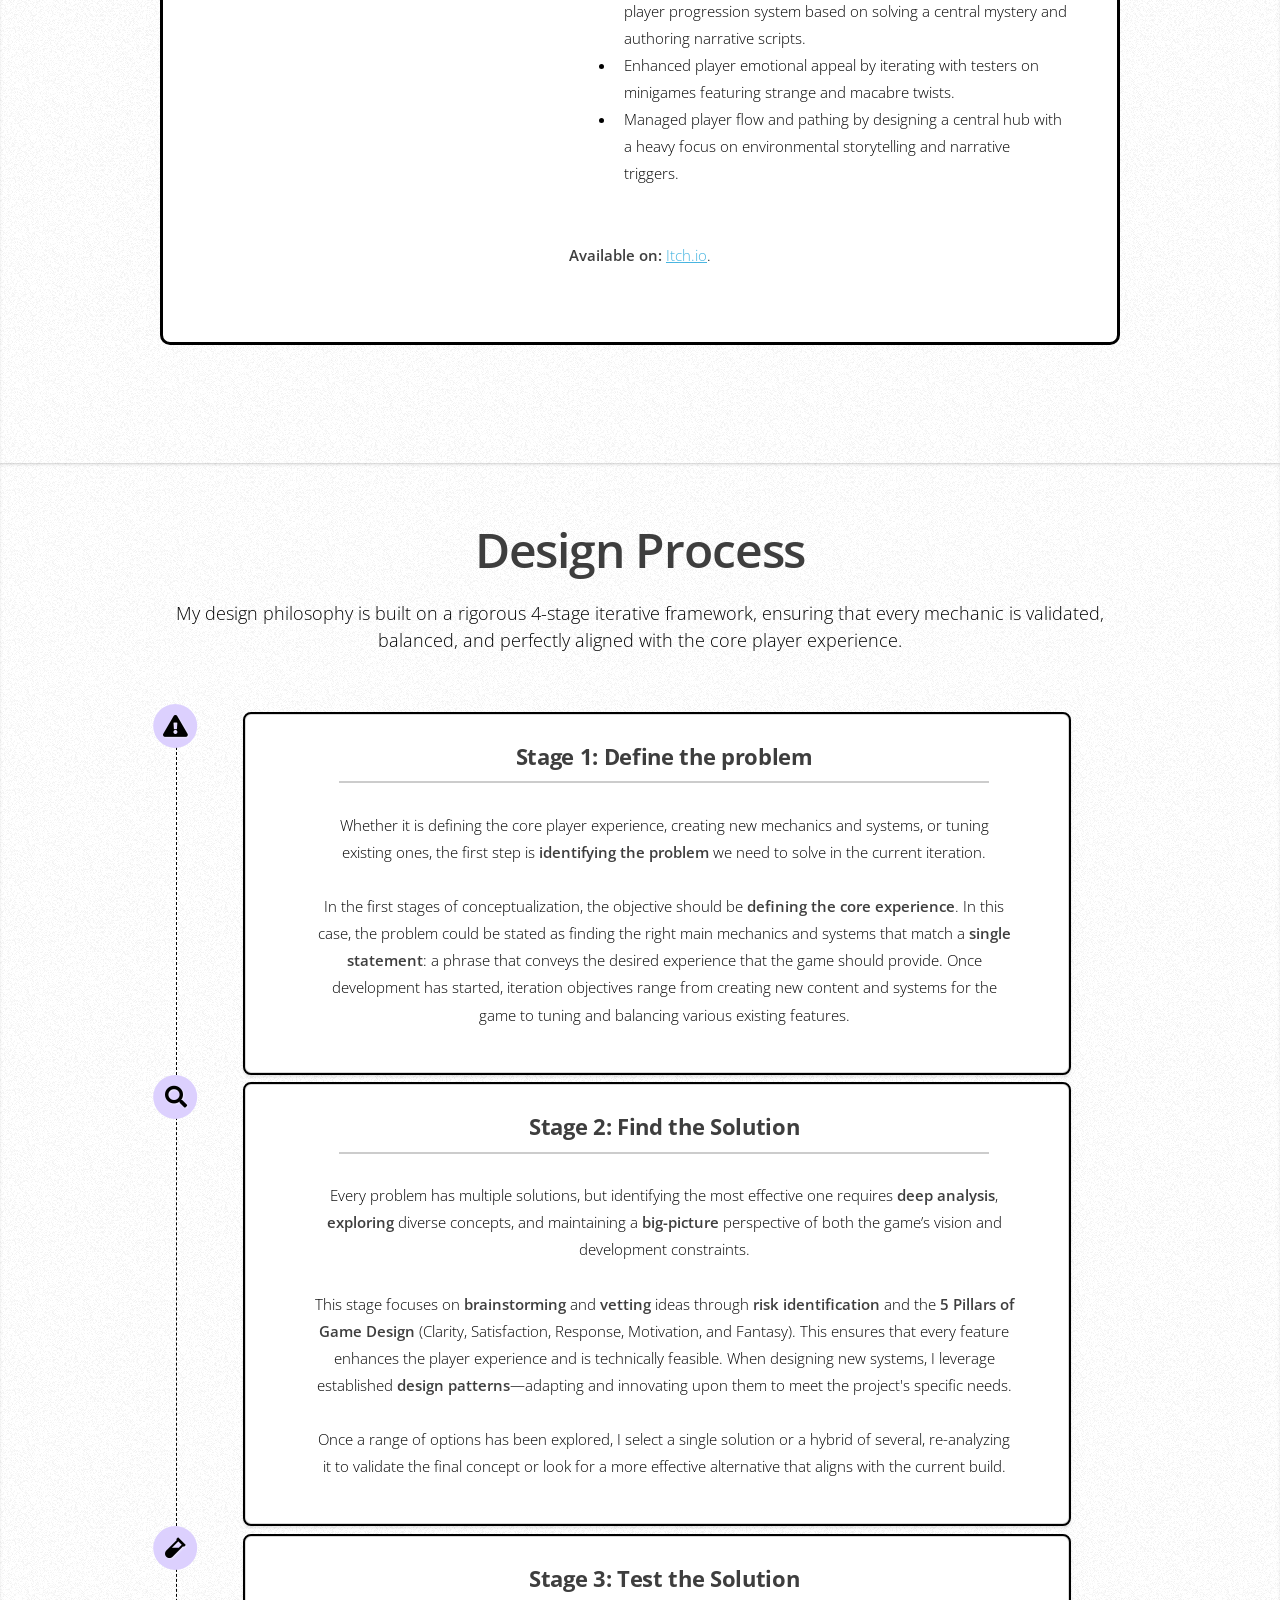
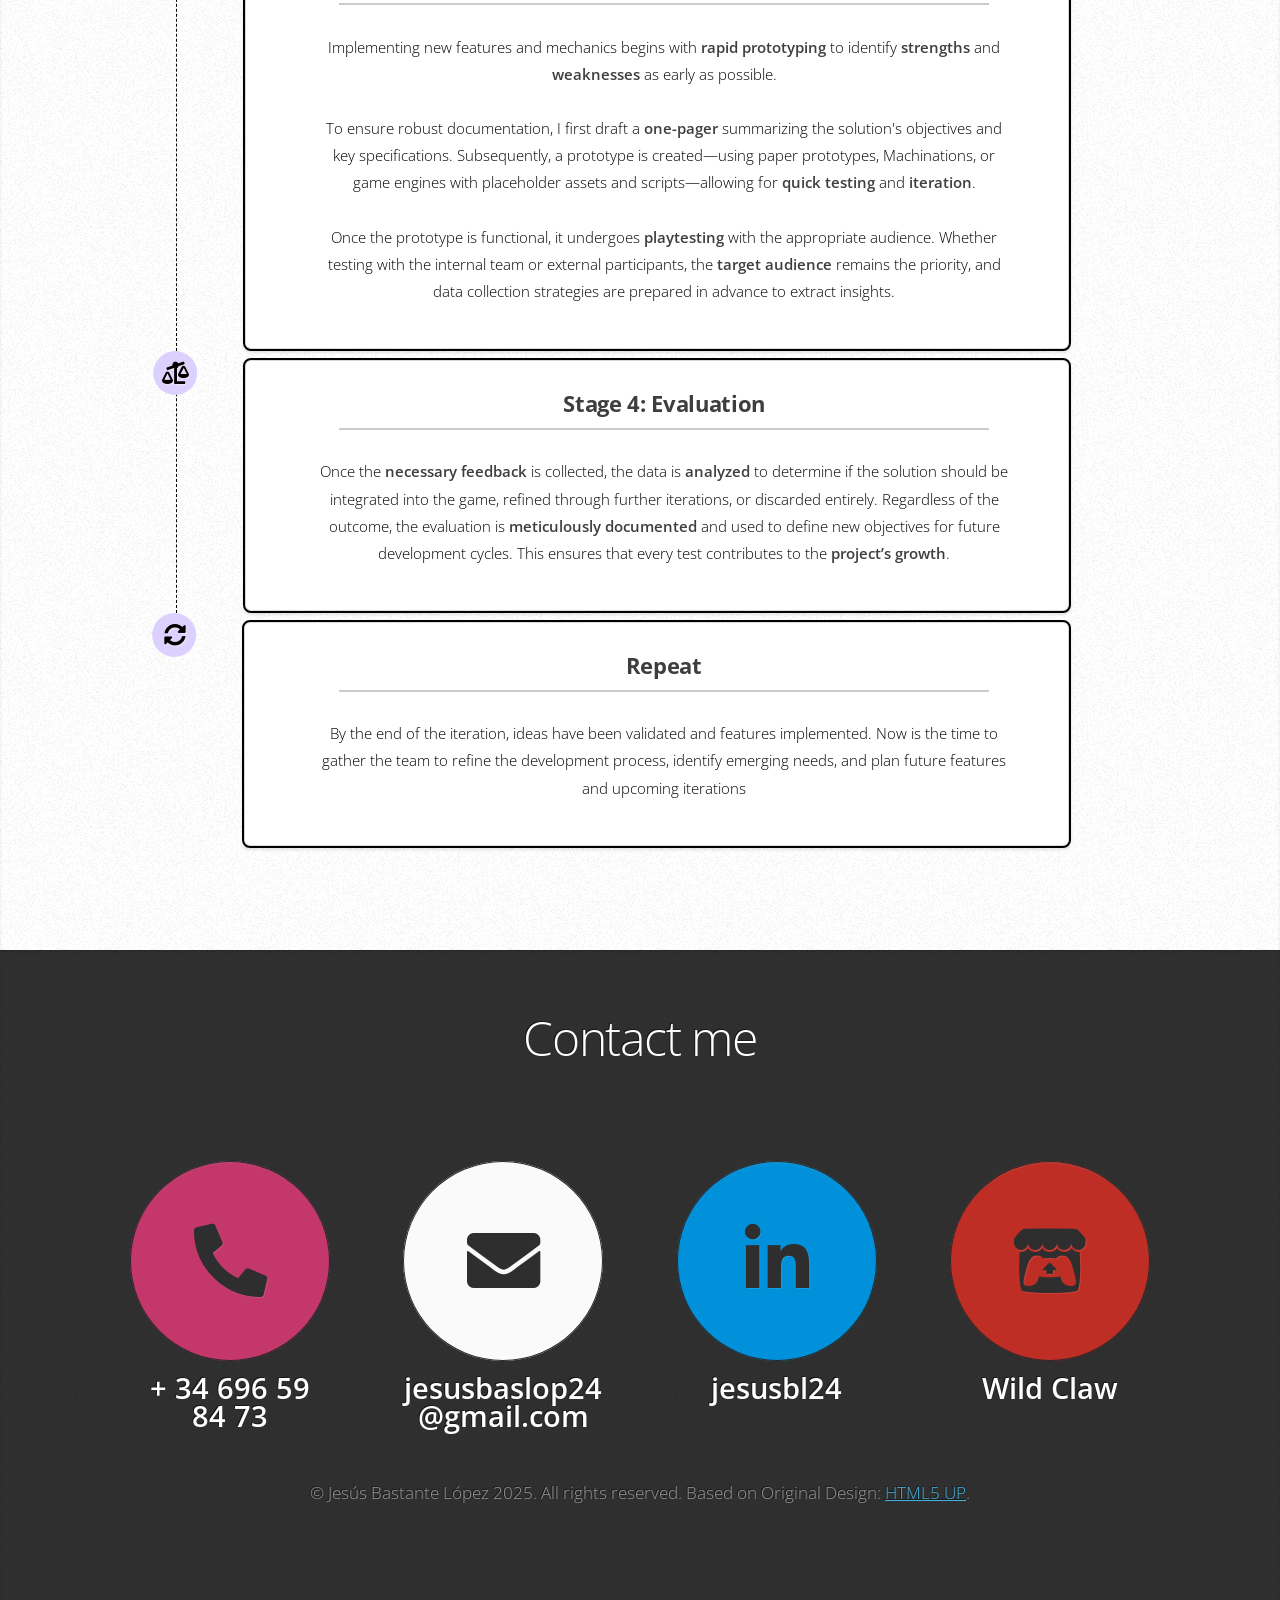
==== commit 5645769d: "Video updated" ====
--- a/index.html
+++ b/index.html
@@ -397,11 +397,9 @@
 					<!-- Main aln-center -->
 					<div class="row aln-center">
 
-						<!-- Image -->
+						<!-- Video -->
 						<div class="col-5 col-12-medium col-12-small image-column">
-							<span class="image fit mini-project-image">
-								<img src="images/Magefall.png" alt="Mini Proyecto 4" />
-							</span>
+							<iframe id = "video_Magefall" class="video-responsive" width="100%" src="https://www.youtube.com/embed/9eKpy_e6MRA?si=RY2d7cYSX7y542iw" title="YouTube video player" frameborder="0" allowfullscreen></iframe>
 						</div>
 
 						<!-- Skills & Work -->
@@ -426,8 +424,8 @@
 								<li data-i18n="project_magefall_3">Used the new adquired knowledge to develop a game idea following an iterative cycle.</li>
 								<li data-i18n="project_magefall_4">Designed and enhanced combat and progression systems and created.</li>
 								<li data-i18n="project_magefall_5">Simplified mechanics and systems using paper prototypes.</li>
-								<li data-i18n="project_magefall_6">Carried on playtestings to find problems and stregths and evaluated their results.</li>
-								<li data-i18n="project_magefall_7">Created clean and versatile documentation like a GDD, a brief and one-pagers.</li>
+								<!--<li data-i18n="project_magefall_6">Carried on playtestings to find problems and stregths and evaluated their results.</li>
+								<li data-i18n="project_magefall_7">Created clean and versatile documentation like a GDD, a brief and one-pagers.</li>-->
 							</ul>
 						</div>
 					</div>
@@ -505,7 +503,8 @@
 									<p>A Living city optimized for environmental storytelling and curiosity.</p>
 								</div>
 								<div class="modal-column-media">
-									<img src="images/Goals.png" class="modal-media" loading="lazy">
+									<img src="images/Goals.png" class="modal-media" loading="lazy" onclick="openImage(this)">
+
 									<figcaption>
 										Magefall's goals and values.
 									</figcaption>
@@ -516,7 +515,7 @@
 								Once the goals are established, I defined the <strong>game pillars</strong>:
 							</p>
 
-							<img src="images/Pillars.png" class="modal-media" loading="lazy">
+							<img src="images/Pillars.png" class="modal-media" loading="lazy" onclick="openImage(this)">
 							<figcaption>
 								Magefall's pillars.
 							</figcaption>
@@ -528,13 +527,13 @@
 
 							<div class="modal-row2">
 								<div class="modal-column-text">
-									<img src="images/Skills1.png" class="modal-media" loading="lazy">
+									<img src="images/Skills1.png" class="modal-media" loading="lazy" onclick="openImage(this)">
 									<figcaption>
 										Magefall's target skills to test.
 									</figcaption>
 								</div>
 								<div class="modal-column-media">
-									<img src="images/Skills2.png" class="modal-media" loading="lazy">
+									<img src="images/Skills2.png" class="modal-media" loading="lazy" onclick="openImage(this)">
 									<figcaption>
 										Magefall's master.
 									</figcaption>
@@ -545,13 +544,13 @@
 
 							<div class="modal-row2">
 								<div class="modal-column-text">
-									<img src="images/Player1.png" class="modal-media" loading="lazy">
+									<img src="images/Player1.png" class="modal-media" loading="lazy" onclick="openImage(this)">
 									<figcaption>
 										Magefall's target player description.
 									</figcaption>
 								</div>
 								<div class="modal-column-media">
-									<img src="images/Player2.png" class="modal-media" loading="lazy">
+									<img src="images/Player2.png" class="modal-media" loading="lazy" onclick="openImage(this)">
 									<figcaption>
 										Magefall's target player motivations.
 									</figcaption>
@@ -577,7 +576,7 @@
 								My iterative process for solo development is divided into the following stages.
 							</p>
 
-							<img src="images/Process.png" class="modal-noborder" loading="lazy">
+							<img src="images/Process.png" class="modal-noborder" loading="lazy" onclick="openImage(this)">
 							<figcaption>
 								My iterative pipeline.
 							</figcaption>
@@ -621,13 +620,13 @@
 
                             <div class="modal-row2">
                                 <div class="modal-column-text">
-                                    <img src="images/Idea1Goals.png" class="modal-media" loading="lazy">
+                                    <img src="images/Idea1Goals.png" class="modal-media" loading="lazy" onclick="openImage(this)">
 									<figcaption>
 										Use of goals as framework to make decions.
 									</figcaption>
                                 </div>
                                 <div class="modal-column-media">
-                                    <img src="images/Idea1Pillars.png" class="modal-media" loading="lazy">
+                                    <img src="images/Idea1Pillars.png" class="modal-media" loading="lazy" onclick="openImage(this)">
 									<figcaption>
 										Use of pillars as framework to make decions.
 									</figcaption>
@@ -636,13 +635,13 @@
 
 							<div class="modal-row2">
 								<div class="modal-column-text">
-									<img src="images/Idea1Motivations.png" class="modal-media" loading="lazy">
+									<img src="images/Idea1Motivations.png" class="modal-media" loading="lazy" onclick="openImage(this)">
 									<figcaption>
 										Use of target player's motivations as framework to make decisions.
 									</figcaption>
 								</div>
 								<div class="modal-column-media">
-									<img src="images/Idea1Skills.png" class="modal-media" loading="lazy">
+									<img src="images/Idea1Skills.png" class="modal-media" loading="lazy" onclick="openImage(this)">
 									<figcaption>
 										Use of target skills to test as framework to make decisions.
 									</figcaption>
@@ -650,7 +649,7 @@
 								</div>
 							</div>
 
-							<img src="images/Idea1Risks.png" class="img50" loading="lazy">
+							<img src="images/Idea1Risks.png" class="img50" loading="lazy" onclick="openImage(this)">
 							<figcaption>
 								Use of features' risks as framework to make decisions.
 							</figcaption>
@@ -706,7 +705,7 @@
 									</p>
 								</div>
 								<div class="modal-column-media">
-									<img src="images/Questions.png" class="modal-media" loading="lazy">
+									<img src="images/Questions.png" class="modal-media" loading="lazy" onclick="openImage(this)">
 									<figcaption>
 										Examples of stated questions for prototypes.
 									</figcaption>
@@ -726,13 +725,13 @@
 
 							<div class="modal-row2">
 								<div class="modal-column-text">
-									<img src="images/Results1.jpeg" class="modal-media" loading="lazy">
+									<img src="images/Results1.jpeg" class="modal-media" loading="lazy" onclick="openImage(this)">
 									<figcaption>
 										Answers of which 2 aspects of the game are most appealing to each tester.
 									</figcaption>
 								</div>
 								<div class="modal-column-media">
-									<img src="images/Results2.jpeg" class="modal-media" loading="lazy">
+									<img src="images/Results2.jpeg" class="modal-media" loading="lazy" onclick="openImage(this)">
 									<figcaption>
 										Answers of how interested are testers in my game idea.
 									</figcaption>
@@ -756,7 +755,7 @@
 								they are victorious, but they can also be obtained if defeated like, for example in a rogue-lite game.
 							</p>
 
-							<img src="images/CoreLoop.png" class="img50" loading="lazy">
+							<img src="images/CoreLoop.png" class="img50" loading="lazy" onclick="openImage(this)">
 							<figcaption>
 								Magefall's core loop.
 							</figcaption>
@@ -767,7 +766,7 @@
 								but time will tell if the game supports such time.
 							</p>
 
-							<img src="images/One-pager%20Brief.jpg" class="modal-media" loading="lazy">
+							<img src="images/One-pager%20Brief.jpg" class="modal-media" loading="lazy" onclick="openImage(this)">
 							<figcaption>
 								Magefall's one-pager brief.
 							</figcaption>
@@ -780,13 +779,13 @@
 
 							<div class="modal-row2">
 								<div class="modal-column-text">
-									<img src="images/IterationDoc1.png" class="modal-media" loading="lazy">
+									<img src="images/IterationDoc1.png" class="modal-media" loading="lazy" onclick="openImage(this)">
 									<figcaption>
 										Iteration document front page.
 									</figcaption>
 								</div>
 								<div class="modal-column-media">
-									<img src="images/IterationDoc2.png" class="modal-media" loading="lazy">
+									<img src="images/IterationDoc2.png" class="modal-media" loading="lazy" onclick="openImage(this)">
 									<figcaption>
 										Iteration document example.
 									</figcaption>
@@ -817,7 +816,7 @@
 
 							<p>My game's <strong>goals/values</strong></p>
 
-							<img src="images/it2Goals.png" class="modal-noborder" loading="lazy">
+							<img src="images/it2Goals.png" class="modal-noborder" loading="lazy" onclick="openImage(this)">
 							<figcaption>
 								Use of Magefall's goals to design basic combat example.
 							</figcaption>
@@ -825,7 +824,7 @@
 							<p><strong>Five Pillars of Fun</strong>: how is the player motivated?, how does the game respond to it?, how does it provide satisfaction?, is it clear? how does this suit
 								the fantasy?.</p>
 
-							<img src="images/It2fivepillars.png" class="modal-noborder" loading="lazy">
+							<img src="images/It2fivepillars.png" class="modal-noborder" loading="lazy" onclick="openImage(this)">
 							<figcaption>
 								Use of Magefall's pillars to design basic combat example.
 							</figcaption>
@@ -835,7 +834,7 @@
 
 							<p><strong>Risk identification</strong>: what are the risks of each idea and how do I try to prevent them?</p>
 
-							<img src="images/It2Motiva.png" class="modal-noborder" loading="lazy">
+							<img src="images/It2Motiva.png" class="modal-noborder" loading="lazy" onclick="openImage(this)">
 							<figcaption>
 								Use of Magefall's target audience motivations,skills/values and features' risks to design basic combat example.
 							</figcaption>
@@ -917,7 +916,7 @@
 								if it is appropriate.
 							</p>
 
-							<img src="images/PaperPT.png" class="modal-noborder" loading="lazy">
+							<img src="images/PaperPT.png" class="modal-noborder" loading="lazy" onclick="openImage(this)">
 							<figcaption>
 								Kaith's paper prototype .
 							</figcaption>
@@ -927,7 +926,7 @@
 								and <strong>system</strong>. As we are just creating the first ideas, at this time they are going to be broad because we need to iterate fast, but as the project
 								advances they are going to be much more specific and varied. For example, I have currently created 2 sets of actions, one for each character.</p>
 
-							<img src="images/BasicActions.png" class="modal-media" loading="lazy">
+							<img src="images/BasicActions.png" class="modal-media" loading="lazy" onclick="openImage(this)">
 							<figcaption>
 								Example of basic actions
 							</figcaption>
@@ -950,7 +949,7 @@
 									</p>
 								</div>
 								<div class="modal-column-media">
-									<img src="images/KaithGoals.png" class="modal-media" loading="lazy">
+									<img src="images/KaithGoals.png" class="modal-media" loading="lazy" onclick="openImage(this)">
 									<figcaption>
 										Kaith's goals/values and elements.
 									</figcaption>
@@ -974,7 +973,7 @@
 								<li>And lastly, what are the <strong>risks</strong> of each of them, and how they can be mitigated. </li>
 							</ul>
 
-							<img src="images/CombatAnalysis.png" class="modal-media" loading="lazy">
+							<img src="images/CombatAnalysis.png" class="modal-media" loading="lazy" onclick="openImage(this)">
 							<figcaption>
 								Example of used frameworks to design spells.
 							</figcaption>
@@ -1038,7 +1037,7 @@
 								It proved to be a total success and made both spells and weapons more rewarding, as they are now used together to get the most out of them and create more solid system.
 							</p>
 
-							<img src="images/OP_Combat.jpg" class="modal-media" loading="lazy">
+							<img src="images/OP_Combat.jpg" class="modal-media" loading="lazy" onclick="openImage(this)">
 							<figcaption>
 								Combat system one-pager brief.
 							</figcaption>
@@ -1080,7 +1079,7 @@
 								<strong>feed into each other</strong>.
 							</p>
 
-							<img src="images/ElaboratedLoop.png" class="modal-media" loading="lazy">
+							<img src="images/ElaboratedLoop.png" class="modal-media" loading="lazy" onclick="openImage(this)">
 							<figcaption>
 								Magefall's elaborated gameplay loop.
 							</figcaption>
@@ -1098,13 +1097,13 @@
 
 							<div class="modal-row">
 								<div class="modal-column-text">
-									<img src="images/SpellProgression.png" class="modal-media" loading="lazy">
+									<img src="images/SpellProgression.png" class="modal-media" loading="lazy" onclick="openImage(this)">
 									<figcaption>
 										Example of upgraded spell.
 									</figcaption>
 								</div>
 								<div class="modal-column-media">
-									<img src="images/WeaponProgression.png" class="modal-media" loading="lazy">
+									<img src="images/WeaponProgression.png" class="modal-media" loading="lazy" onclick="openImage(this)">
 									<figcaption>
 										Example of weapon modification.
 									</figcaption>
@@ -1125,7 +1124,7 @@
 									</p>
 								</div>
 								<div class="modal-column-media">
-									<img src="images/ProgressionResults.png" class="modal-media" loading="lazy">
+									<img src="images/ProgressionResults.png" class="modal-media" loading="lazy" onclick="openImage(this)">
 									<figcaption>
 										Answers of how much testers feel progression mechanics rewarding.
 									</figcaption>
@@ -1292,6 +1291,12 @@
 				-->
 
 			</div>
+
+			<div id="imageModal" class="image-zoom-overlay" onclick="closeImage()">
+				<span class="close-zoom">&times;</span>
+				<img id="fullImage" src="" alt="Zoom">
+			</div>
+
 		</article>
 
 
@@ -1307,8 +1312,31 @@
 			</div>
 
 
+			<!--
+			<div class="frameworks-container">
+				<div class="mini-project-card">
+					<h3>Five Pillars of Fun</h3>
+					<p>Framework to analyze player motivation, response, and satisfaction.</p>
+				</div>
+
+				<div class="mini-project-card">
+					<h3>Sakurai's Concept</h3>
+					<p>Defining core character identity through a single, powerful sentence.</p>
+				</div>
+
+				<div class="mini-project-card">
+					<h3>Lens of Context</h3>
+					<p>Identifying grey zones and opportunities by analyzing mechanic combinations.</p>
+				</div>
+
+				<div class="mini-project-card">
+					<h3>Risk Mitigation</h3>
+					<p>Identifying and preventing technical and design risks during pre-production.</p>
+				</div>
+			</div>
+			 -->
+
 			<div>
-
 				<!-- List -->
 				<ul class="designList">
 
@@ -1430,6 +1458,8 @@
 								By the end of the iteration, ideas should have been tested and features implemented. Now it is time to gather the team and look for possible upgrades to the process,
 								identify new needs, and plan future features and iterations.
 							</p>
+
+
 
 						</div>
 					</li>
--- a/assets/css/main.css
+++ b/assets/css/main.css
@@ -3066,6 +3066,8 @@
 		}
 	}
 
+
+
 	.modal-content h4 {
 		color: #3e3e3e;
 		font-size: 20px;
@@ -3125,6 +3127,44 @@
 			border-radius: 4px;
 			margin: 20px 0;    /* Espacio arriba y abajo */
 			border: 1px solid #333; /* Un borde sutil para que resalte */
+		}
+
+		.modal-media:hover {
+			cursor: zoom-in; /* Esto pone la lupa con el símbolo + */
+			filter: brightness(1.1); /* Opcional: le da un pelín de brillo para que resalte */
+			transition: filter 0.2s ease;
+		}
+
+		.image-zoom-overlay {
+			display: none;
+			position: fixed;
+			z-index: 20000; /* Por encima del otro modal */
+			left: 0; top: 0;
+			width: 100%; height: 100%;
+			background-color: rgba(0,0,0,0.95);
+			cursor: zoom-out;
+			align-items: center;
+			justify-content: center;
+		}
+
+		.image-zoom-overlay img {
+			max-width: 90%;
+			max-height: 90%;
+			border-radius: 4px;
+			box-shadow: 0 0 20px rgba(0,0,0,0.5);
+			/* Animación de entrada */
+			transform: scale(0.9);
+			transition: transform 0.3s ease;
+		}
+
+		.image-zoom-overlay[style*="display: flex"] img {
+			transform: scale(1);
+		}
+
+		.close-zoom {
+			position: absolute;
+			top: 20px; right: 30px;
+			color: white; font-size: 40px; cursor: pointer;
 		}
 
 		/* Contenedor de la fila */
@@ -3297,6 +3337,16 @@
 			margin-bottom: 1em;
 		}
 
+		.frameworks-container {
+			display: grid;
+			/* Crea columnas de mínimo 250px que se ajustan solas */
+			grid-template-columns: repeat(auto-fit, minmax(20em, 1fr));
+			gap: 20px;
+			padding: 20px;
+			max-width: 1200px;
+			margin: 0 auto;
+		}
+
 		.mini-project-card h3 {
 			font-size: 1.1em;
 			margin-bottom: 0.5em;
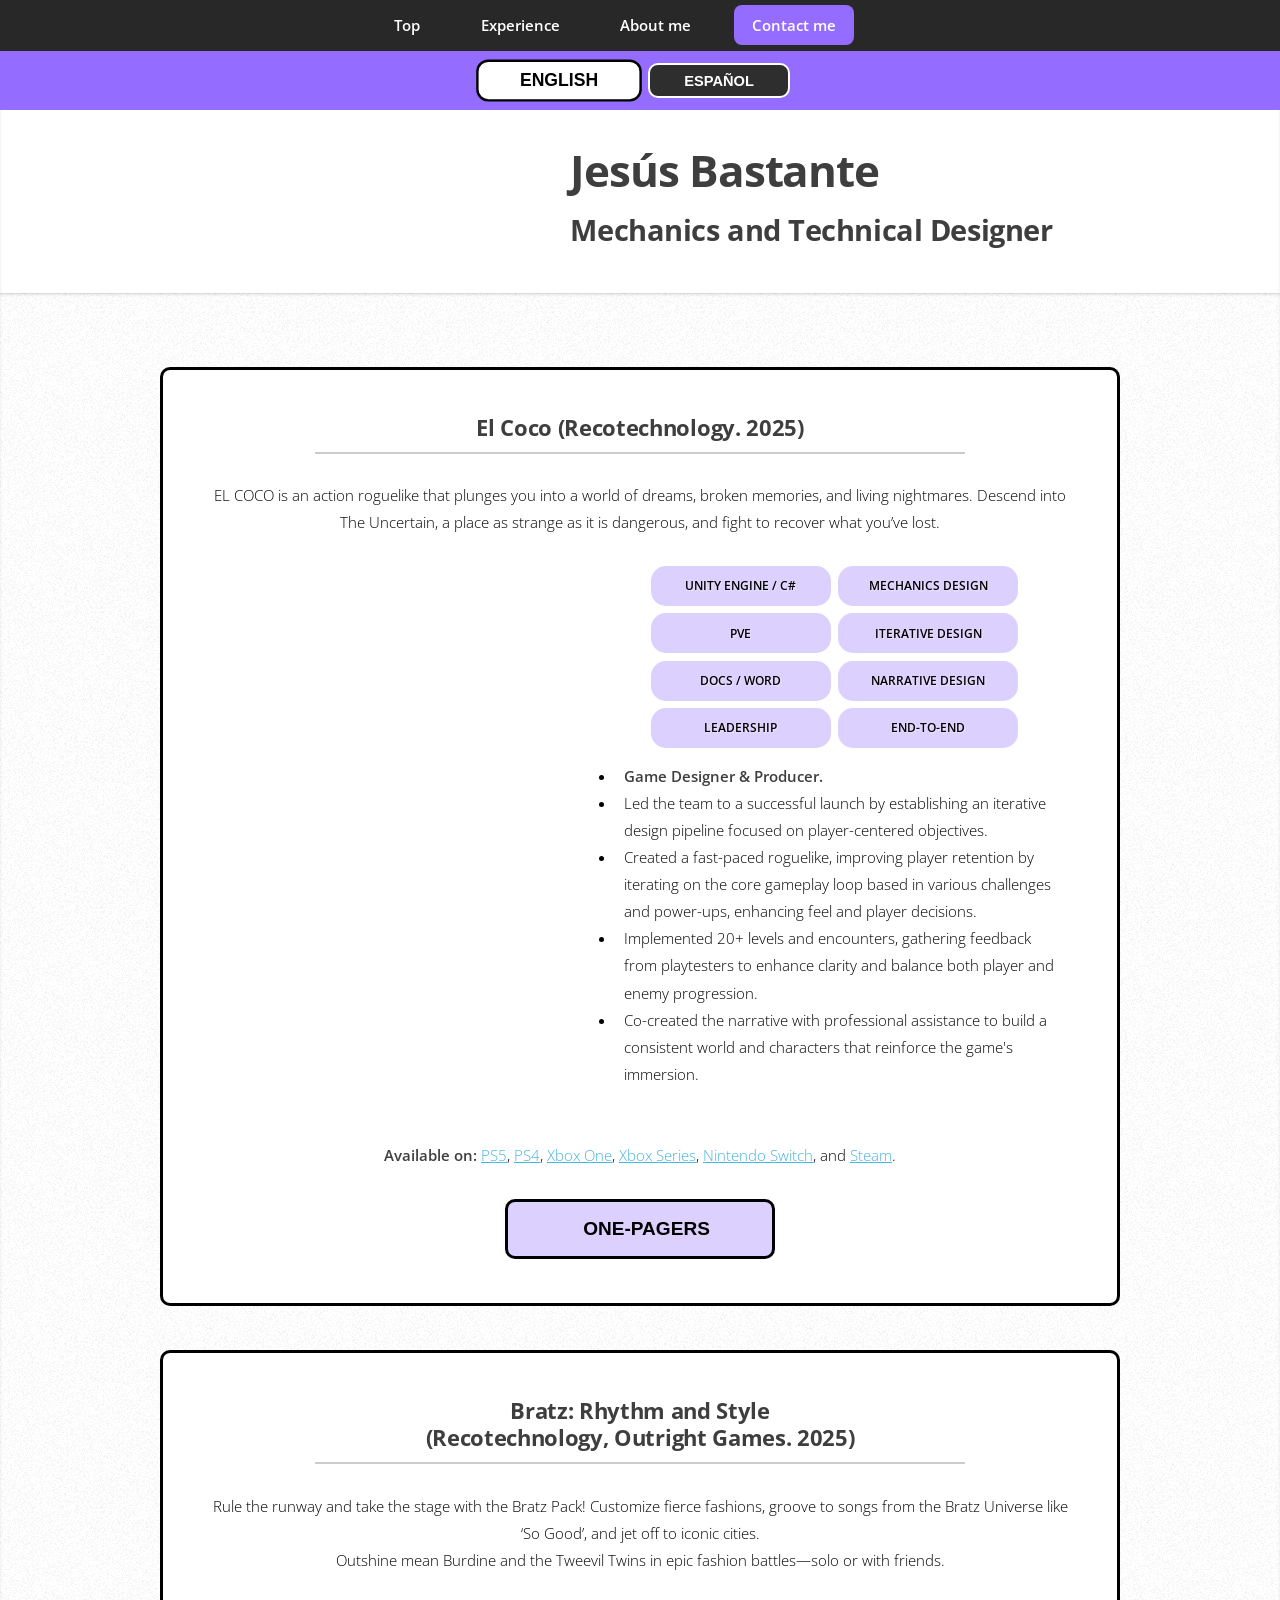
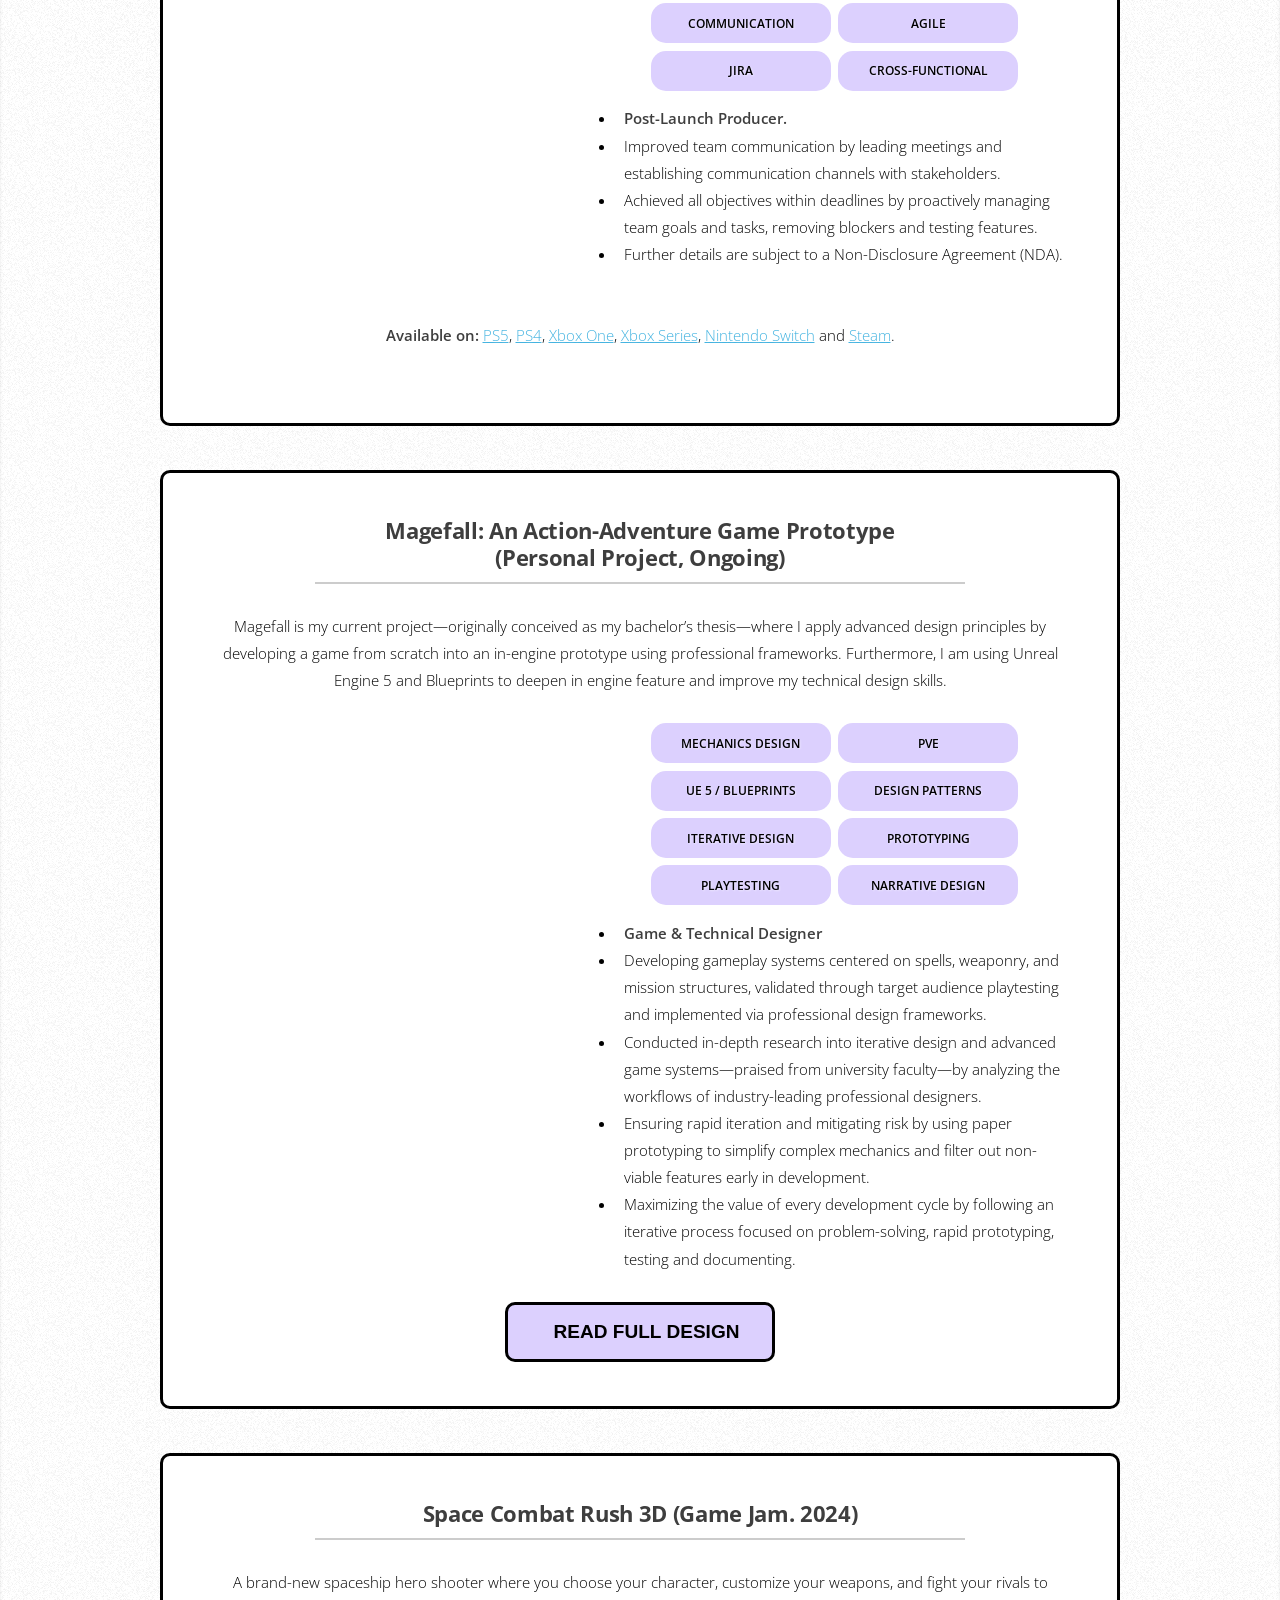
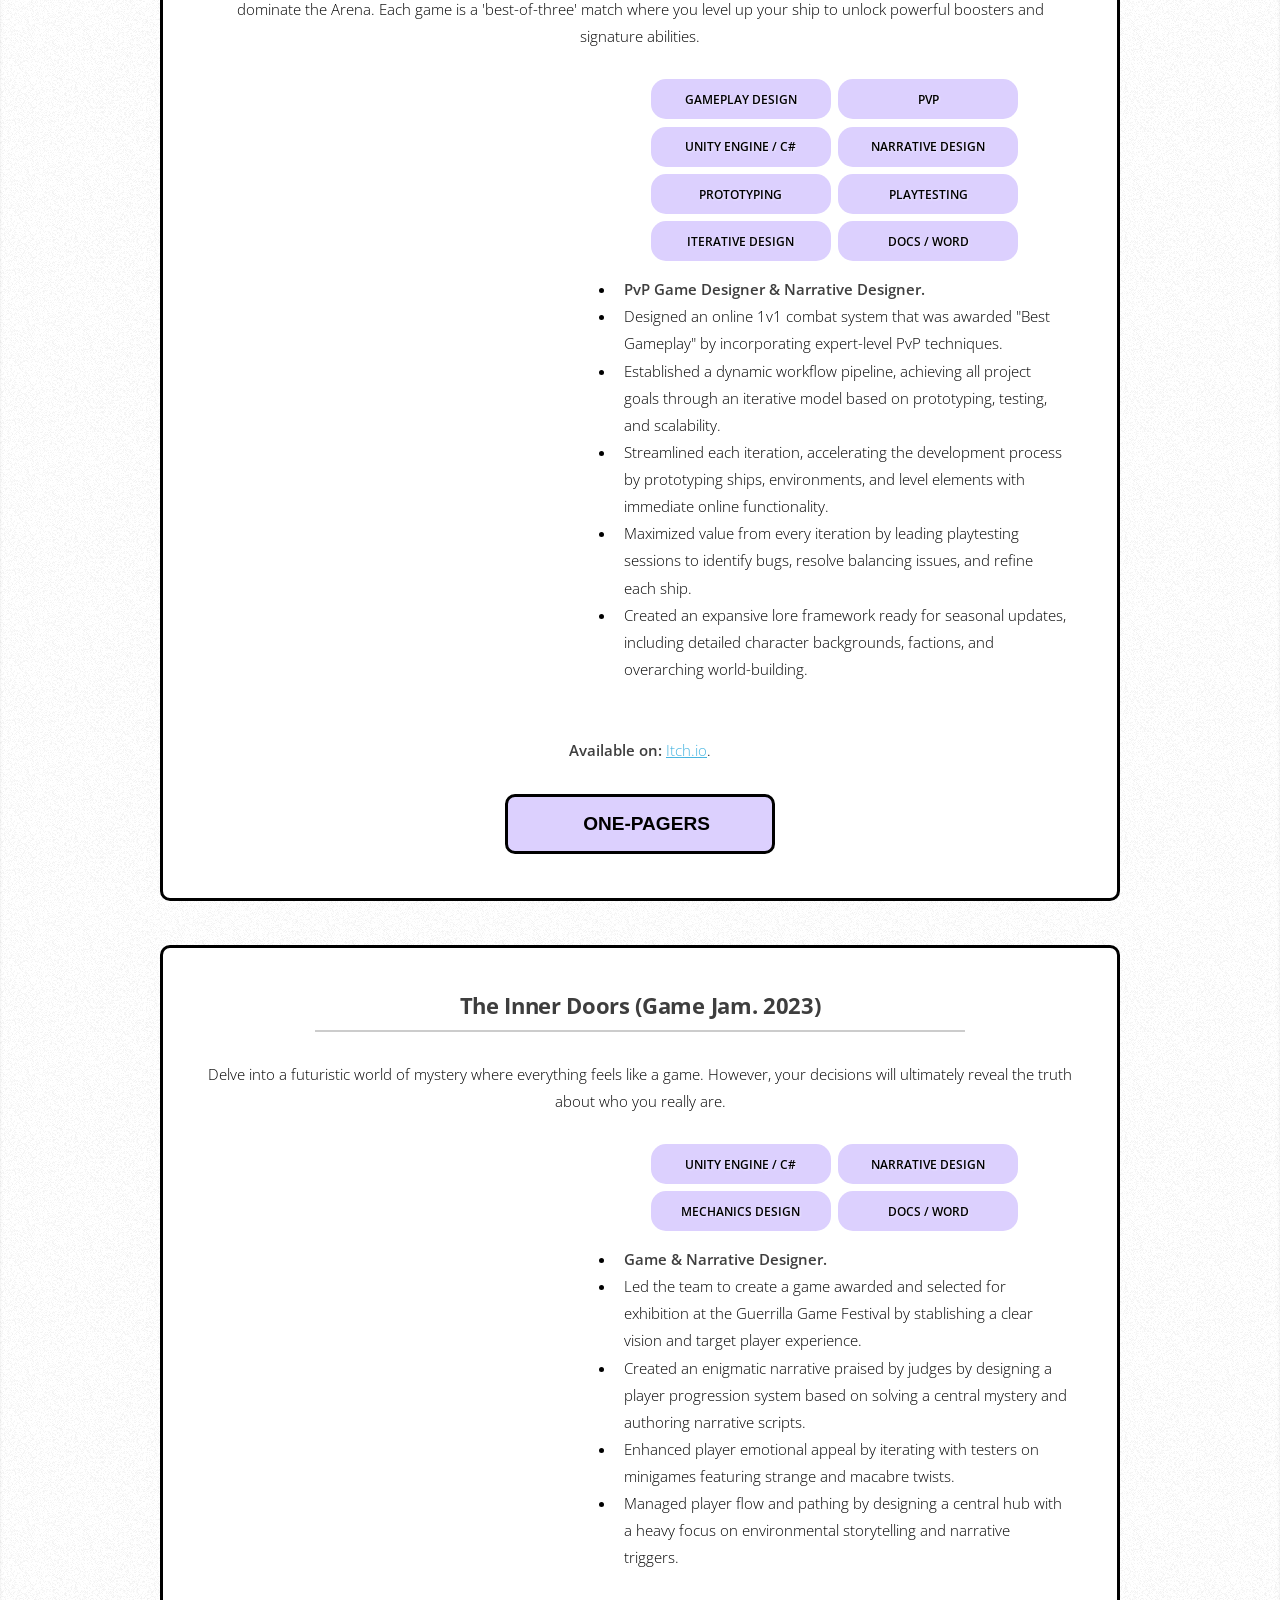
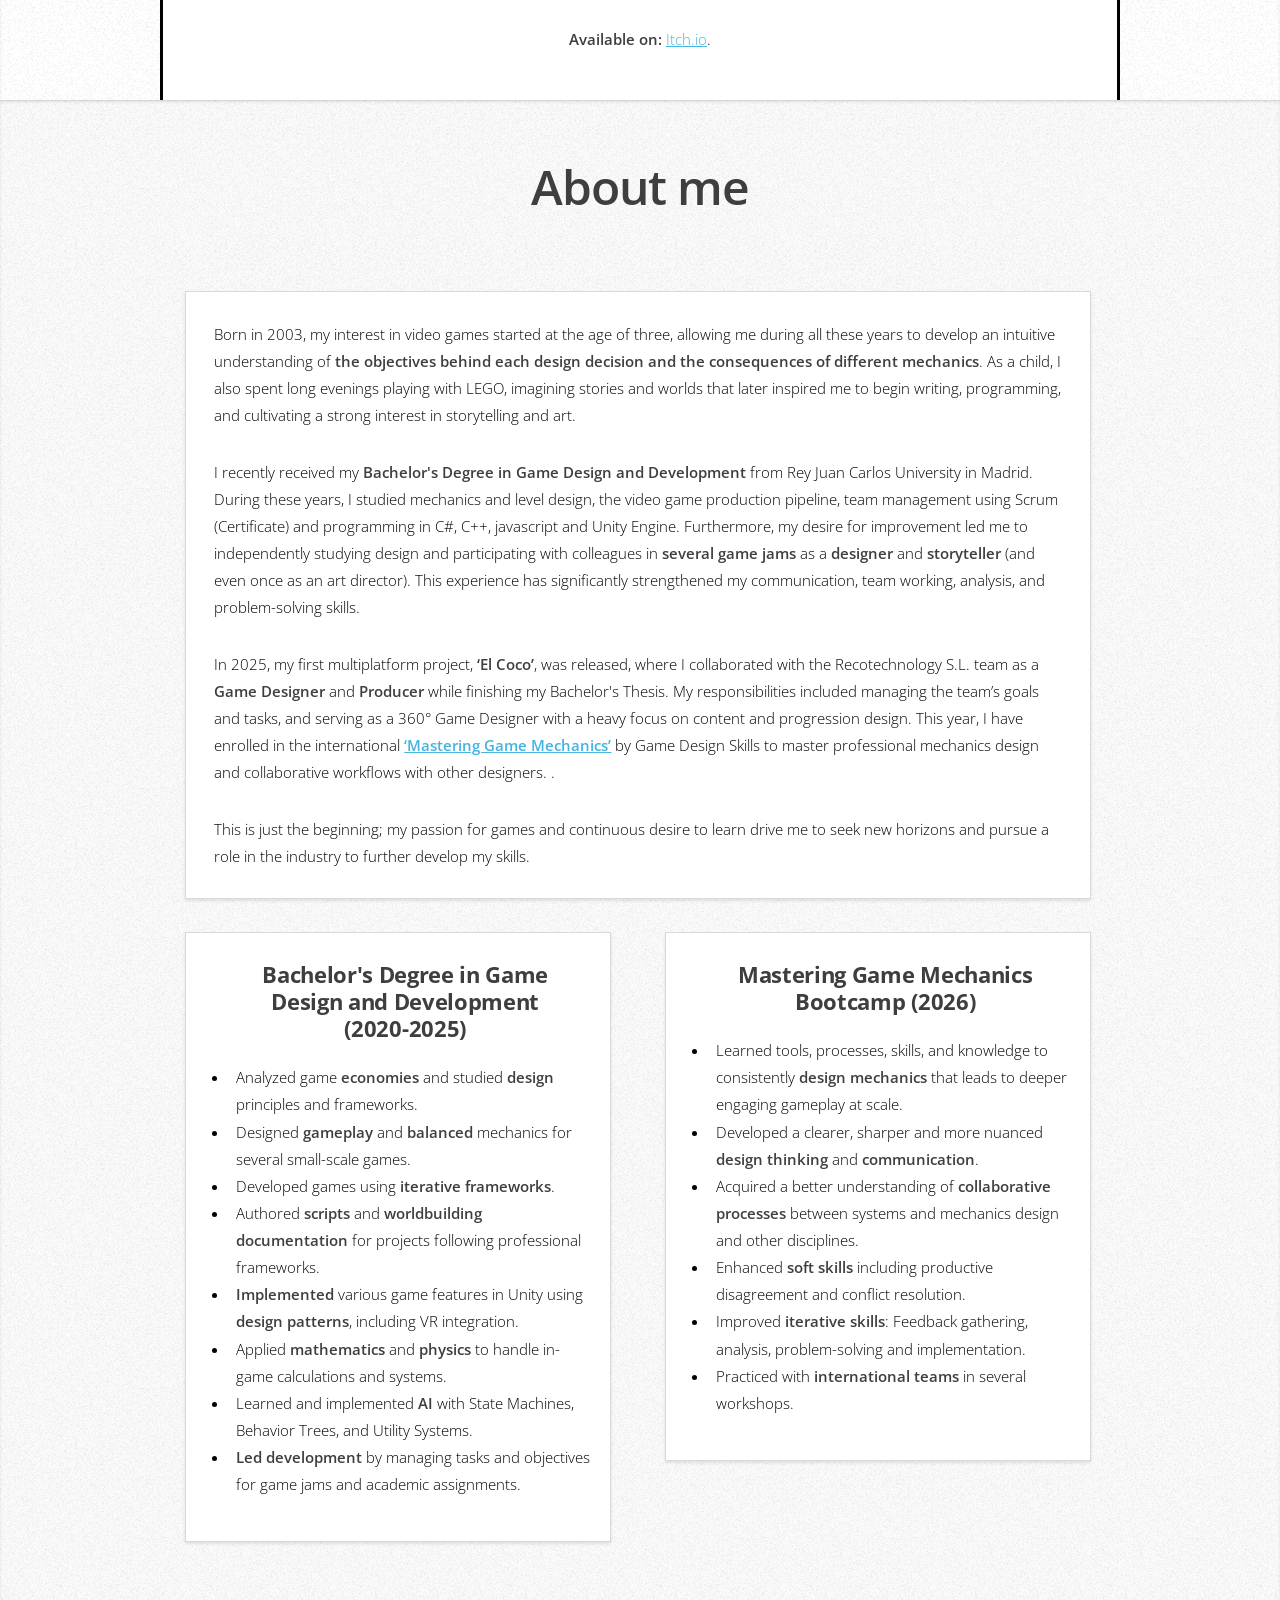
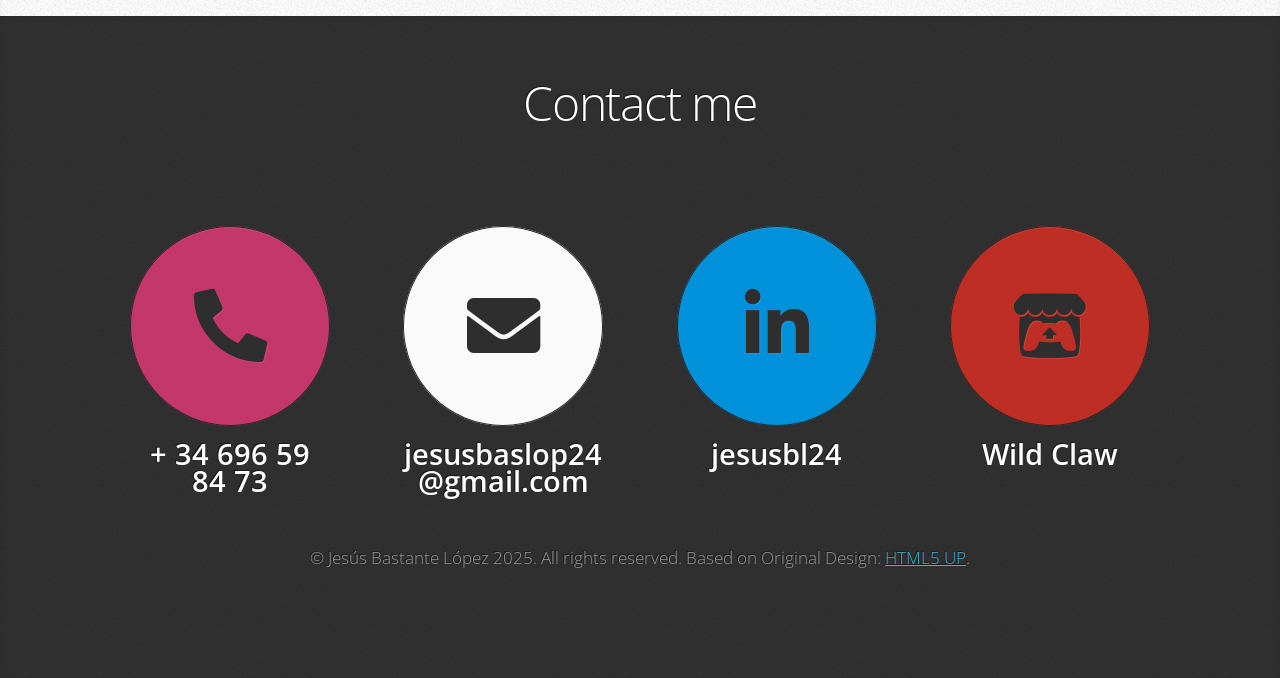
==== commit f513e050: "Cambios de GDs" ====
--- a/index.html
+++ b/index.html
@@ -14,10 +14,8 @@
 			<nav id="nav">
 				<ul class="container">
 					<li><a href="#language-bar" data-i18n="nav_top">Top</a></li>
+					<li><a href="#experience" data-i18n="nav_experience">Experience</a></li>
 					<li><a href="#aboutMeNavLoc" data-i18n="nav_about">About me</a></li>
-					<li><a href="#skills" data-i18n="nav_skills">Skills</a></li>
-					<li><a href="#experience" data-i18n="nav_experience">Experience</a></li>
-					<li><a href="#designProcess" data-i18n="nav_design_process">Design</a></li>
 					<li><a href="#contact" id = "contactMe" data-i18n="nav_contact">Contact me</a></li>
 				</ul>
 			</nav>
@@ -32,194 +30,29 @@
 			</div>
 		</div>
 
+
 		<!-- Home -->
-			<article id="top" class="wrapper style1">
-				<div class="container">
-					<div class="row">
-						<div class="col-4 col-5-large col-12-medium">
-							<span class="image fit"><img src="images/Face.png" alt="" /></span>
-						</div>
-						<div class="col-8 col-7-large col-12-medium">
-							<header>
-								<h1><strong>Jesús Bastante</strong></h1>
-								<h2  data-i18n="home_roles">Game Designer, Programmer, Producer</h2>
-							</header>
-							<p data-i18n="home_description">I'm a level and systems designer, developer, artist and storyteller with great passion and ambition for creating innovative games.</p>
-							<h2 id="eslogan" data-i18n="home_eslogan">'Handcraft experiences loop by loop'</h2>
-						</div>
-					</div>
-					</ul>
+		<article id="top" class="wrapper style1">
+			<div class="container">
+				<div class="row aln-middle">
+					<div class="col-4 col-5-large col-12-medium">
+						<span class="image fit"><img src="images/Face.png" alt="" /></span>
+					</div>
+					<div class="col-8 col-7-large col-12-medium">
+						<header>
+							<h1><strong>Jesús Bastante</strong></h1>
+							<h2  data-i18n="home_roles">Game Designer, Programmer, Producer</h2>
+						</header>
+					</div>
 				</div>
-			</article>
-
-		<!-- AboutMe -->
-			<article id="aboutMe" class="wrapper style2">
-				<div class="container">
-					<header>
-						<h1 data-i18n="aboutMe_title" id ="aboutMeNavLoc">About me</h1>
-					</header>
-
-					<div class="aboutMeParent row">
-						<div class="col-12 col-12-medium col-12-small aboutMeChild">
-							<section class="box aboutMeTextSection">
-
-								<!-- Description -->
-								<p align="left" data-i18n="aboutMe_p1">
-									Born in 2003, my interest in video games started at the age of three, allowing me to internally develop an intuitive understanding of <strong>why different mechanics work</strong>
-									and the objectives behind design decisions focused on the <strong>player experience</strong> .
-
-									As a child, I also spent long evenings playing with LEGO, imagining stories and worlds that later inspired me to begin writing, programming, and cultivating a strong interest
-									in storytelling and art.
-								</p>
-								<p align="left" data-i18n="aboutMe_p2">
-									I recently received my Bachelor's degree in Game Design and Development from Rey Juan Carlos University in Madrid. During these years, I  studied <strong>game design</strong>,
-									<strong>the video game production pipeline</strong>, and programming in <strong>C#</strong>, <strong>C++</strong>, <strong>javascript</strong> and <strong>Unity Engine</strong> .
-
-									Furthermore, my desire for improvement led me to independently studying design and participating with colleagues in several game jams as a designer and storyteller (and even once as an art director). This experience has significantly strengthened my <strong>communication</strong>, <strong>team working</strong>, <strong>analysis</strong>, and <strong>problem-solving skills</strong>.
-								</p>
-								<p align="left" data-i18n="aboutMe_p3">
-									This year, my first multiplatform project, <strong>'El Coco'</strong>, was released, where I collaborated with the Recotechnology S.L. team as a Game Designer and Producer. My responsibilities
-									included designing <strong>difficulty and progression systems</strong>, <strong>structuring the narrative</strong>, <strong>implementing levels and enemies</strong>,
-									<strong>leading the team</strong> in my production role, and preparing the game pages for all launch platforms.
-								</p>
-								<p align="left" data-i18n="aboutMe_p4">
-									This is just the beginning; my passion for games and continuous desire to learn drive me to seek new horizons and further develop my professional skills.
-								</p>
-							</section>
-						</div>
-
-						<!-- Subjects -->
-						<div class="col-6 col-12-medium col-12-small">
-							<section class="box style1">
-								<h3 class = "subjectsTitles"data-i18n="aboutMe_subjects">Relevant University Subjects</h3>
-								<ul class="features">
-									<li data-i18n="aboutMe_subject1">Game design principles</li>
-									<li data-i18n="aboutMe_subject2">Narrative design and script writing</li>
-									<li data-i18n="aboutMe_subject3">Object oriented programming</li>
-									<li data-i18n="aboutMe_subject4">Design patterns</li>
-									<li data-i18n="aboutMe_subject5">Level design principles</li>
-									<li data-i18n="aboutMe_subject6">VR</li>
-									<li data-i18n="aboutMe_subject7">Iterative design</li>
-									<li data-i18n="aboutMe_subject8">Iterative design</li>
-								</ul>
-							</section>
-						</div>
-
-						<!-- Bootcamp -->
-						<div class="col-6 col-12-medium col-12-small">
-							<section class="box style1">
-								<h3 class = "subjectsTitles"data-i18n="aboutMe_bootcamp">Relevant University Subjects</h3>
-								<ul class="features">
-									<li data-i18n="aboutMe_bootcamp1">Game design principles</li>
-									<li data-i18n="aboutMe_bootcamp2">Narrative design and script writing</li>
-									<li data-i18n="aboutMe_bootcamp3">Object oriented programming</li>
-									<li data-i18n="aboutMe_bootcamp4">Design patterns</li>
-									<li data-i18n="aboutMe_bootcamp5">Level design principles</li>
-									<li data-i18n="aboutMe_bootcamp6">VR</li>
-								</ul>
-							</section>
-						</div>
-					</div>
-				</div>
-
-			</article>
-
-		<!-- Skills -->
-			<article id="skills" class="wrapper style3">
-				<div class="container portfolio">
-						<header>
-						<h1 data-i18n="skills_title">Skills</h1>
-						<p data-i18n="skills_description">Along my journey, I have worked with several tools and developed my skills to be the best possible professional.</p>
-					</header>
-
-					<!-- Some experience -->
-					<div class="explanationSkills">
-						<span class="tag some example" data-i18n="skills_some_experience">Some experience</span>
-					</div>
-
-					<!-- Programmer -->
-					<div class="row aln-center">
-						<div class="col-3 col-6-medium col-12-small">
-							<article class="box style2">
-
-								<h3><a data-i18n="skills_programmer">Programming</a></h3>
-
-								<div class="skill-tags">
-									<span class="tag" data-i18n="skills_unity">Unity Engine / c#</span>
-									<span class="tag" data-i18n="skills_unreal">Unreal Engine 5</span>
-									<span class="tag" data-i18n="skills_patterns">Visual scripting</span>
-									<span class="tag some" data-i18n="skills_c++">C++ & Python</span>
-									<span class="tag" data-i18n="skills_html">HTML / CSS</span>
-									<span class="tag some" data-i18n="skills_js">JavaScript</span>
-
-								</div>
-							</article>
-						</div>
-
-
-						<!-- Game Designer -->
-						<div class="col-5 col-6-medium col-12-small">
-							<article class="box style2">
-
-								<h3><a data-i18n="skills_gameDesign">Game Design</a></h3>
-
-								<div class="skill-tags">
-									<span class="tag" data-i18n="skills_gameplay">Gameplay Design</span>
-									<span class="tag" data-i18n="skills_iterative">Iterative Design</span>
-									<span class="tag some" data-i18n="skills_designPvP">PvP</span>
-									<span class="tag some" data-i18n="skills_coop">Coop</span>
-									<span class="tag" data-i18n="skills_PvE">Level Design</span>
-									<span class="tag" data-i18n="skills_playtest">Playtesting</span>
-									<span class="tag" data-i18n="skills_prototype">Prototype</span>
-									<span class="tag" data-i18n="skills_narrative">Narrative Design</span>
-									<span class="tag" data-i18n="skills_documentation">Documentation</span>
-									<span class="tag" data-i18n="skills_excel">Excel</span>
-									<span class="tag" data-i18n="skills_3C">3C</span>
-									<span class="tag some" data-i18n="skills_blender">Blender</span>
-								</div>
-
-							</article>
-						</div>
-
-
-						<!--
-						<div class="col-3 col-6-medium col-12-small">
-							<article class="box style2">
-
-								<h3><a data-i18n="skills_producing">Producing</a></h3>
-
-								<div class="skill-tags">
-									<span class="tag" data-i18n="skills_communication">Communication</span>
-									<span class="tag" data-i18n="skills_agile">Agile</span>
-									<span class="tag" data-i18n="skills_leadership">Leadership</span>
-									<span class="tag" data-i18n="skills_endToEnd">End-to-end</span>
-									<span class="tag" data-i18n="skills_jira">Jira</span>
-									<span class="tag" data-i18n="skills_functional">Cross-functional</span>
-								</div>
-
-							</article>
-						</div>
-						-->
-					</div>
-				</div>
-			</article>
+			</div>
+		</article>
 
 		<!-- Experience -->
 		<article id="experience" class="wrapper style">
 			<div class="container">
 
 
-				<header>
-					<h1 data-i18n="experience_title">Experience and projects</h1>
-					<p data-i18n="experience_description">These are my featured professional and personal projects that highlight my skills on game development</p>
-				</header>
-
-				<!-- Professional projects section -->
-				<div class="col-8 col-12-medium col-12-small row aln-center">
-					<section class="box style5">
-						<h3 data-i18n="experience_professional">Professional projects</h3>
-					</section>
-				</div>
 
 				<!-- Project 1 -->
 				<div class="project-entry">
@@ -371,13 +204,6 @@
 
 				</div>
 
-				<!-- Personal projects section -->
-				<div class="col-8 col-8-medium col-8-small row aln-center">
-					<section class="box style5">
-						<h3 data-i18n="experience_personal">Personal projects</h3>
-					</section>
-				</div>
-
 				<!-- Project 3 -->
 				<div class="project-entry">
 					<div class="row">
@@ -1300,173 +1126,77 @@
 		</article>
 
 
-		<!-- Design Process -->
-		<article id="designProcess" class="wrapper style">
+
+		<!-- AboutMe -->
+		<article id="aboutMe" class="wrapper style2">
 			<div class="container">
-
-				<!-- Title -->
 				<header>
-					<h1 data-i18n= design_process_title>Design Process</h1>
-					<p data-i18n= design_process_description>My studies and research have effectively improved my capability to engage with game design and manage the iterative process.</p>
+					<h1 data-i18n="aboutMe_title" id ="aboutMeNavLoc">About me</h1>
 				</header>
-			</div>
-
-
-			<!--
-			<div class="frameworks-container">
-				<div class="mini-project-card">
-					<h3>Five Pillars of Fun</h3>
-					<p>Framework to analyze player motivation, response, and satisfaction.</p>
-				</div>
-
-				<div class="mini-project-card">
-					<h3>Sakurai's Concept</h3>
-					<p>Defining core character identity through a single, powerful sentence.</p>
-				</div>
-
-				<div class="mini-project-card">
-					<h3>Lens of Context</h3>
-					<p>Identifying grey zones and opportunities by analyzing mechanic combinations.</p>
-				</div>
-
-				<div class="mini-project-card">
-					<h3>Risk Mitigation</h3>
-					<p>Identifying and preventing technical and design risks during pre-production.</p>
+
+				<div class="aboutMeParent row">
+					<div class="col-12 col-12-medium col-12-small aboutMeChild">
+						<section class="box aboutMeTextSection">
+
+							<!-- Description -->
+							<p align="left" data-i18n="aboutMe_p1">
+								Born in 2003, my interest in video games started at the age of three, allowing me to internally develop an intuitive understanding of <strong>why different mechanics work</strong>
+								and the objectives behind design decisions focused on the <strong>player experience</strong> .
+
+								As a child, I also spent long evenings playing with LEGO, imagining stories and worlds that later inspired me to begin writing, programming, and cultivating a strong interest
+								in storytelling and art.
+							</p>
+							<p align="left" data-i18n="aboutMe_p2">
+								I recently received my Bachelor's degree in Game Design and Development from Rey Juan Carlos University in Madrid. During these years, I  studied <strong>game design</strong>,
+								<strong>the video game production pipeline</strong>, and programming in <strong>C#</strong>, <strong>C++</strong>, <strong>javascript</strong> and <strong>Unity Engine</strong> .
+
+								Furthermore, my desire for improvement led me to independently studying design and participating with colleagues in several game jams as a designer and storyteller (and even once as an art director). This experience has significantly strengthened my <strong>communication</strong>, <strong>team working</strong>, <strong>analysis</strong>, and <strong>problem-solving skills</strong>.
+							</p>
+							<p align="left" data-i18n="aboutMe_p3">
+								This year, my first multiplatform project, <strong>'El Coco'</strong>, was released, where I collaborated with the Recotechnology S.L. team as a Game Designer and Producer. My responsibilities
+								included designing <strong>difficulty and progression systems</strong>, <strong>structuring the narrative</strong>, <strong>implementing levels and enemies</strong>,
+								<strong>leading the team</strong> in my production role, and preparing the game pages for all launch platforms.
+							</p>
+							<p align="left" data-i18n="aboutMe_p4">
+								This is just the beginning; my passion for games and continuous desire to learn drive me to seek new horizons and further develop my professional skills.
+							</p>
+						</section>
+					</div>
+
+					<!-- Subjects -->
+					<div class="col-6 col-12-medium col-12-small">
+						<section class="box style1">
+							<h3 class = "subjectsTitles"data-i18n="aboutMe_subjects">Relevant University Subjects</h3>
+							<ul class="features">
+								<li data-i18n="aboutMe_subject1">Game design principles</li>
+								<li data-i18n="aboutMe_subject2">Narrative design and script writing</li>
+								<li data-i18n="aboutMe_subject3">Object oriented programming</li>
+								<li data-i18n="aboutMe_subject4">Design patterns</li>
+								<li data-i18n="aboutMe_subject5">Level design principles</li>
+								<li data-i18n="aboutMe_subject6">VR</li>
+								<li data-i18n="aboutMe_subject7">Iterative design</li>
+								<li data-i18n="aboutMe_subject8">Iterative design</li>
+							</ul>
+						</section>
+					</div>
+
+					<!-- Bootcamp -->
+					<div class="col-6 col-12-medium col-12-small">
+						<section class="box style1">
+							<h3 class = "subjectsTitles"data-i18n="aboutMe_bootcamp">Relevant University Subjects</h3>
+							<ul class="features">
+								<li data-i18n="aboutMe_bootcamp1">Game design principles</li>
+								<li data-i18n="aboutMe_bootcamp2">Narrative design and script writing</li>
+								<li data-i18n="aboutMe_bootcamp3">Object oriented programming</li>
+								<li data-i18n="aboutMe_bootcamp4">Design patterns</li>
+								<li data-i18n="aboutMe_bootcamp5">Level design principles</li>
+								<li data-i18n="aboutMe_bootcamp6">VR</li>
+							</ul>
+						</section>
+					</div>
 				</div>
 			</div>
-			 -->
-
-			<div>
-				<!-- List -->
-				<ul class="designList">
-
-					<!-- Stage 1 -->
-					<li class="designItem">
-
-						<!-- Icon -->
-						<span class="timeline-marker">
-      						<i class="fas fa-exclamation-triangle"></i>
-						</span>
-
-						<!-- Content box -->
-						<div class="designItem-content box style1">
-
-							<h3 data-i18n= design_process_stage1_title>Stage 1: Define the problem</h3>
-
-							<p data-i18n= design_process_stage1_description1>Whether it is defining the core player experience, creating new mechanics and systems, or tuning existing ones, the first step is <strong>identifying the problem we need to
-								solve</strong> in the current iteration. </p>
-
-							<br>
-
-
-							<p data-i18n= design_process_stage1_description2>In the first stages of <strong>conceptualization</strong>, the objective should be defining our <strong>core experience</strong>. In this case, the problem could be stated as finding the right
-								main mechanics and systems that match a <strong>single statement</strong>: a phrase that conveys the desired experience that the game should provide.
-								Once development has started, iteration objectives range from creating new content and systems for the game to tuning and balancing various existing features.
-							</p>
-
-
-						</div>
-					</li>
-
-					<!-- Stage 2 -->
-					<li class="designItem">
-
-						<!-- Icon -->
-						<span class="timeline-marker">
-      						<i class="fas fa-search"></i>
-						</span>
-
-						<!-- Content box -->
-						<div class="designItem-content box style1">
-							<h3 data-i18n= design_process_stage2_title>Stage 2: Find the solution</h3>
-							<p data-i18n= design_process_stage2_description1>There are many solutions for each problem, but finding the correct one is all about <strong>analysis</strong>, <strong>exploring</strong>  different ideas, and seeing the <strong>big picture </strong> of both video game and development needs.</p>
-
-							<br>
-
-							<p data-i18n= design_process_stage2_description2>This stage is all about brainstorming and analyzing ideas by using <strong>risk identification</strong> and the <strong>5 Pillars of Game Design</strong>  <br> (Clarity, Satisfaction, Response, Motivation, and Fantasy)
-								to check if they enhance the player experience and if they can be developed correctly.
-								When creating new game systems and mechanics, it is important to know <strong>design patterns </strong> and how to implement them, adapting existing ideas in an innovative way that suits the design needs.
-							</p>
-
-
-							<br>
-							<p data-i18n= design_process_stage2_description3>Once we have explored enough options, we choose a solution or a mix of several of them and analyze it
-								once again to validate the final idea or look for another solution that can fit better into th current game.
-							</p>
-
-						</div>
-					</li>
-
-					<!-- Stage 3 -->
-					<li class="designItem">
-
-						<!-- Icon -->
-						<span class="timeline-marker">
-      						<i class="fas fa-vial"></i>
-						</span>
-
-						<!-- Content box -->
-						<div class="designItem-content box style1">
-							<h3 data-i18n= design_process_stage3_title>Stage 3: Test the solution</h3>
-
-							<p data-i18n= design_process_stage3_description1>Implementing new features and mechanics starts with creating a quick prototype to find their weaknesses and strengths <strong>as soon as possible</strong>.</p>
-
-							<br>
-
-							<p data-i18n= design_process_stage3_description2>To maintain good documentation, we first create a small <strong>one-pager</strong> summarising all the relevant information and objectives of the intended solution.
-								Later, we create a <strong>small sample</strong> of the feature by using paper prototypes, Machinations, or video game engines with simple forms and scripts in a way that they can be easily tested and tunned.</p>
-
-							<br>
-
-							<p data-i18n= design_process_stage3_description3>Once the prototype is ready, it should be <strong>tested</strong> with the necessary people. Whether it is the team or external testers depends on the context,
-								but the <strong>target public</strong>  should always be taken into account, and <strong>information recovery strategies</strong>  must be prepared beforehand.</p>
-
-						</div>
-					</li>
-
-					<!-- Stage 4 -->
-					<li class="designItem">
-
-						<!-- Icon -->
-						<span class="timeline-marker">
-      						<i class="fas fa-balance-scale-left"></i>
-						</span>
-
-						<!-- Content box -->
-						<div class="designItem-content box style1">
-							<h3 data-i18n= design_process_stage4_title>Stage 4: Evaluation</h3>
-							<p data-i18n= design_process_stage4_description1>
-								After recovering all the <strong>necessary feedback</strong>, the information must be analyzed to determine if the solution can be added to the game, if any upgrades should be made, or if
-								it should be discarded. Whether the solution is approved or not, the evaluation must be <strong>documented</strong> and used to determine new objectives in subsequent iterations.
-							</p>
-
-						</div>
-					</li>
-
-					<!-- Repeat -->
-					<li class="designItem">
-
-						<!-- Icon -->
-						<span class="timeline-marker">
-      						<i class="fas fa-sync-alt"></i>
-						</span>
-
-						<!-- Content Box -->
-						<div class="designItem-content box style1">
-							<h3 data-i18n= design_process_stage5_title>Repeat</h3>
-							<p data-i18n= design_process_stage5_description1>
-								By the end of the iteration, ideas should have been tested and features implemented. Now it is time to gather the team and look for possible upgrades to the process,
-								identify new needs, and plan future features and iterations.
-							</p>
-
-
-
-						</div>
-					</li>
-
-
-				</ul>
-			</div>
+
 		</article>
 
 		<!-- Contact -->
--- a/assets/css/main.css
+++ b/assets/css/main.css
@@ -228,6 +228,22 @@
 
 /* Container */
 
+	#top{
+		.container{
+			height: auto;
+			margin-bottom: -100px;
+			margin-top: -100px;
+		}
+	}
+
+	#experience{
+		.container{
+			height: auto;
+			margin-bottom: -10em;
+			margin-top: -5em;
+		}
+	}
+
 	.container {
 		margin: 0 auto;
 		max-width: calc(100% - 50px);
@@ -254,6 +270,8 @@
 					width: 900px;
 				}
 
+
+
 		}
 
 		@media screen and (max-width: 1280px) {
@@ -266,6 +284,11 @@
 					width: 720px;
 				}
 
+			#experience{
+				.container{
+					margin-top: 0em;
+				}
+			}
 		}
 
 		@media screen and (max-width: 980px) {
@@ -1621,7 +1644,7 @@
 /* Section/Article */
 
 	section, article {
-		margin-bottom: 3em;
+		margin-bottom: 2em;
 	}
 
 	section > :last-child,
@@ -1644,14 +1667,13 @@
 		}
 
 		.image.fit {
-			display: block;
-			width: 100%;
+			display: flex;
+			width: 10px;
 		}
 
 		.image.featured {
 			display: block;
 			width: 100%;
-			margin: 0 0 2em 0;
 		}
 
 		.image.left {
@@ -2288,15 +2310,15 @@
 		}
 
 		#top {
-			padding: 10em 0 10em 0;
+			padding: 7em 0 7em 0;
 			text-align: left;
 		}
 
 		#top .image {
-			border-radius: 100%;
-			width: 20em;
-			height: 20em;
-			margin: 0;
+			border-radius: 10%;
+			width: 10em;
+			height: 10em;
+			margin: auto;
 		}
 
 		#top .image img {
@@ -2304,22 +2326,24 @@
 		}
 
 		#top header {
-			margin: 0 0 3em 0;
+			margin: 0;
 		}
 
 		#top h1 {
 			margin-top: 0.35em;
+			font-size: 3em;
 		}
 
 		#top h2#eslogan {
 			margin-top: 0.35em;
 			color: #946cff;
 			font-style: italic;
+			font-size: 2em;
 		}
 
 		#top p {
-			font-size: 1.5em;
-			line-height: 1.75em;
+			font-size: 1em;
+			line-height: 1em;
 		}
 
 		#top p a {
@@ -2381,6 +2405,7 @@
 				font-size: 11pt;
 			}
 
+
 			input, textarea, select {
 				font-size: 11pt;
 			}
@@ -2403,11 +2428,12 @@
 			/* Articles */
 			#top {
 				padding: 8em 0;
+				padding: 8em 0 6em 0;
 			}
 
 			#top .image {
-				width: 24em;
-				height: 24em;
+				width: 10em;
+				height: 10em;
 				margin: 0;
 			}
 
@@ -2420,7 +2446,7 @@
 			/* Articles */
 			#top {
 				text-align: center;
-				padding: 5em 0;
+				padding: 8em 0 6em 0;
 			}
 
 			#top .image {
@@ -2436,6 +2462,11 @@
 			/* Basic */
 			body {
 				padding-top: 44px;
+			}
+
+			#top .image {
+				width: 5em;
+				height: 5em;
 			}
 
 			body, input, textarea, select {
@@ -2596,6 +2627,7 @@
 					justify-content: center;
 					align-content: center;
 				}
+
 			}
 
 			#nav a {
@@ -2612,12 +2644,14 @@
 
 			/* Articles */
 			#top {
-				padding: 3em 0;
+				margin-top: 1em;
+				margin-bottom: -2em;
+				padding: 10em 1em;
 			}
 
 			#top .image {
-				width: 15em;
-				height: 15em;
+				width: 10em;
+				height: 10em;
 				margin-bottom: 0;
 			}
 
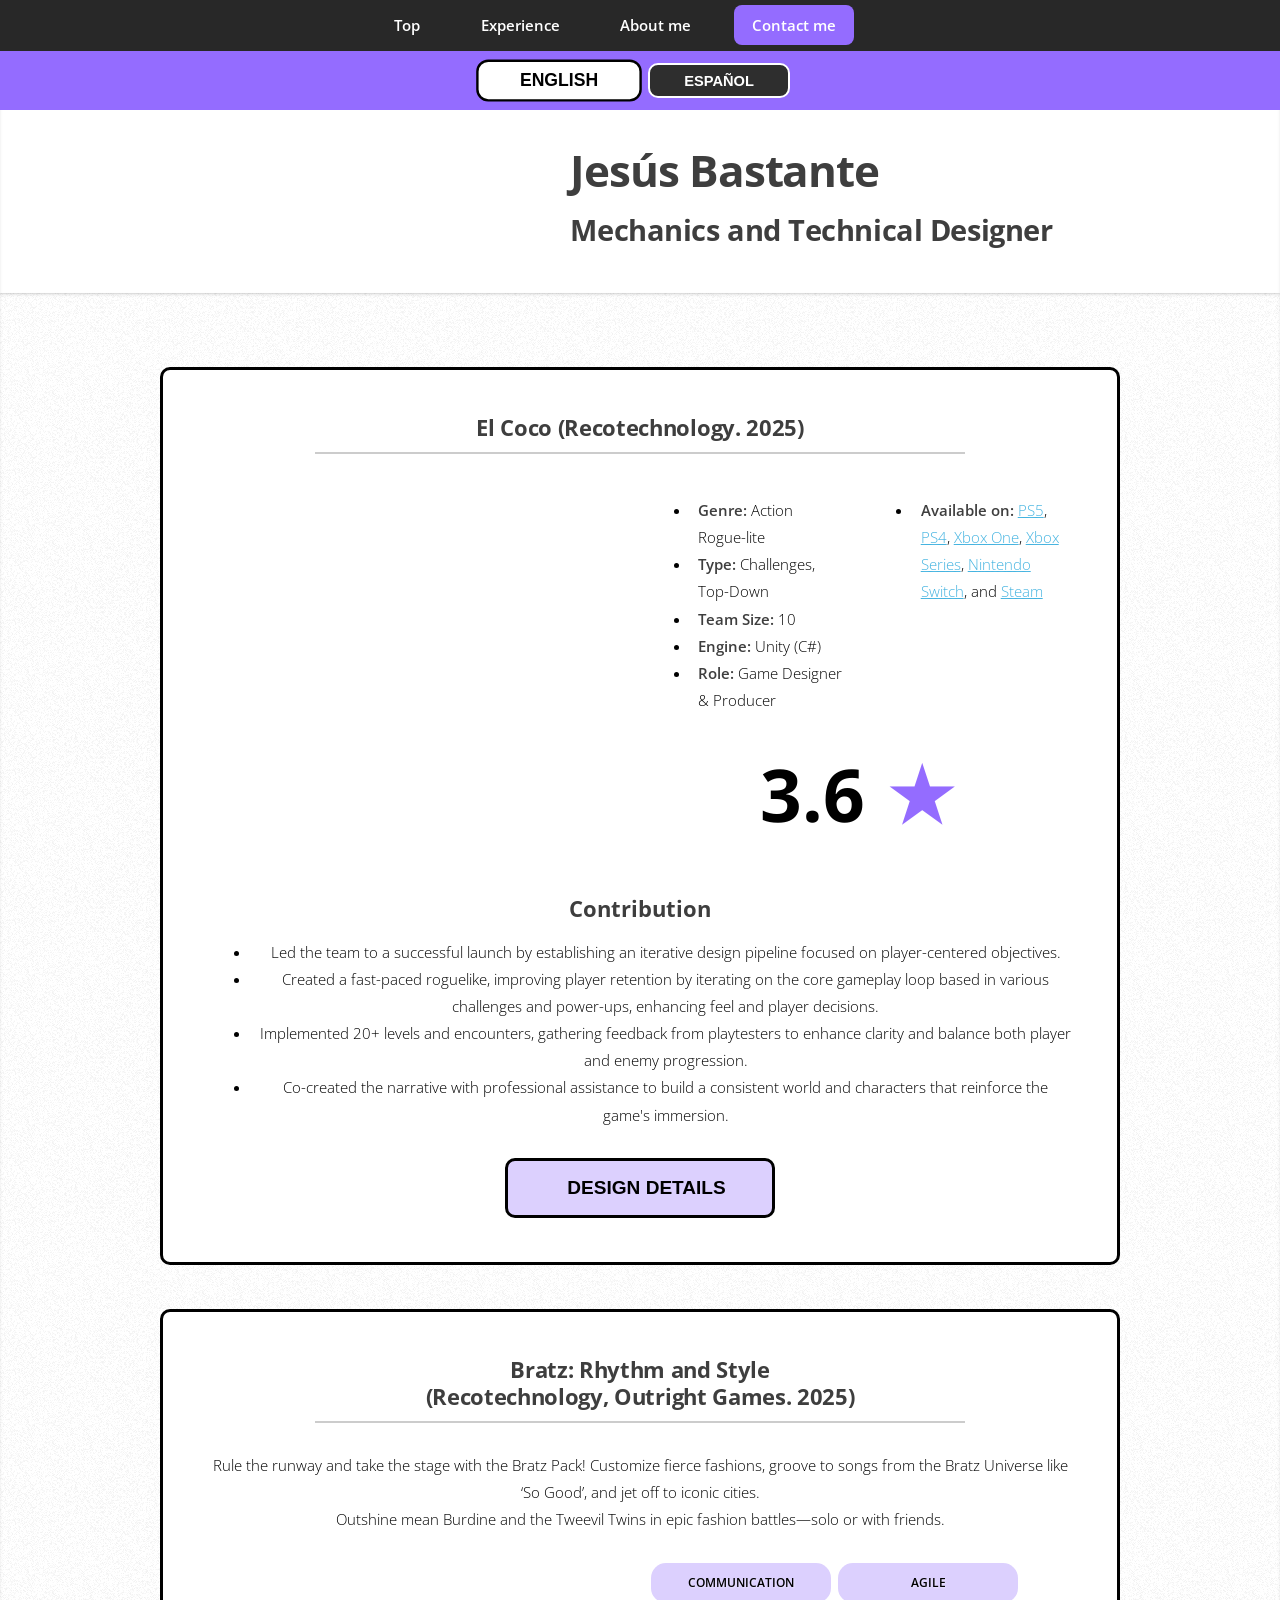
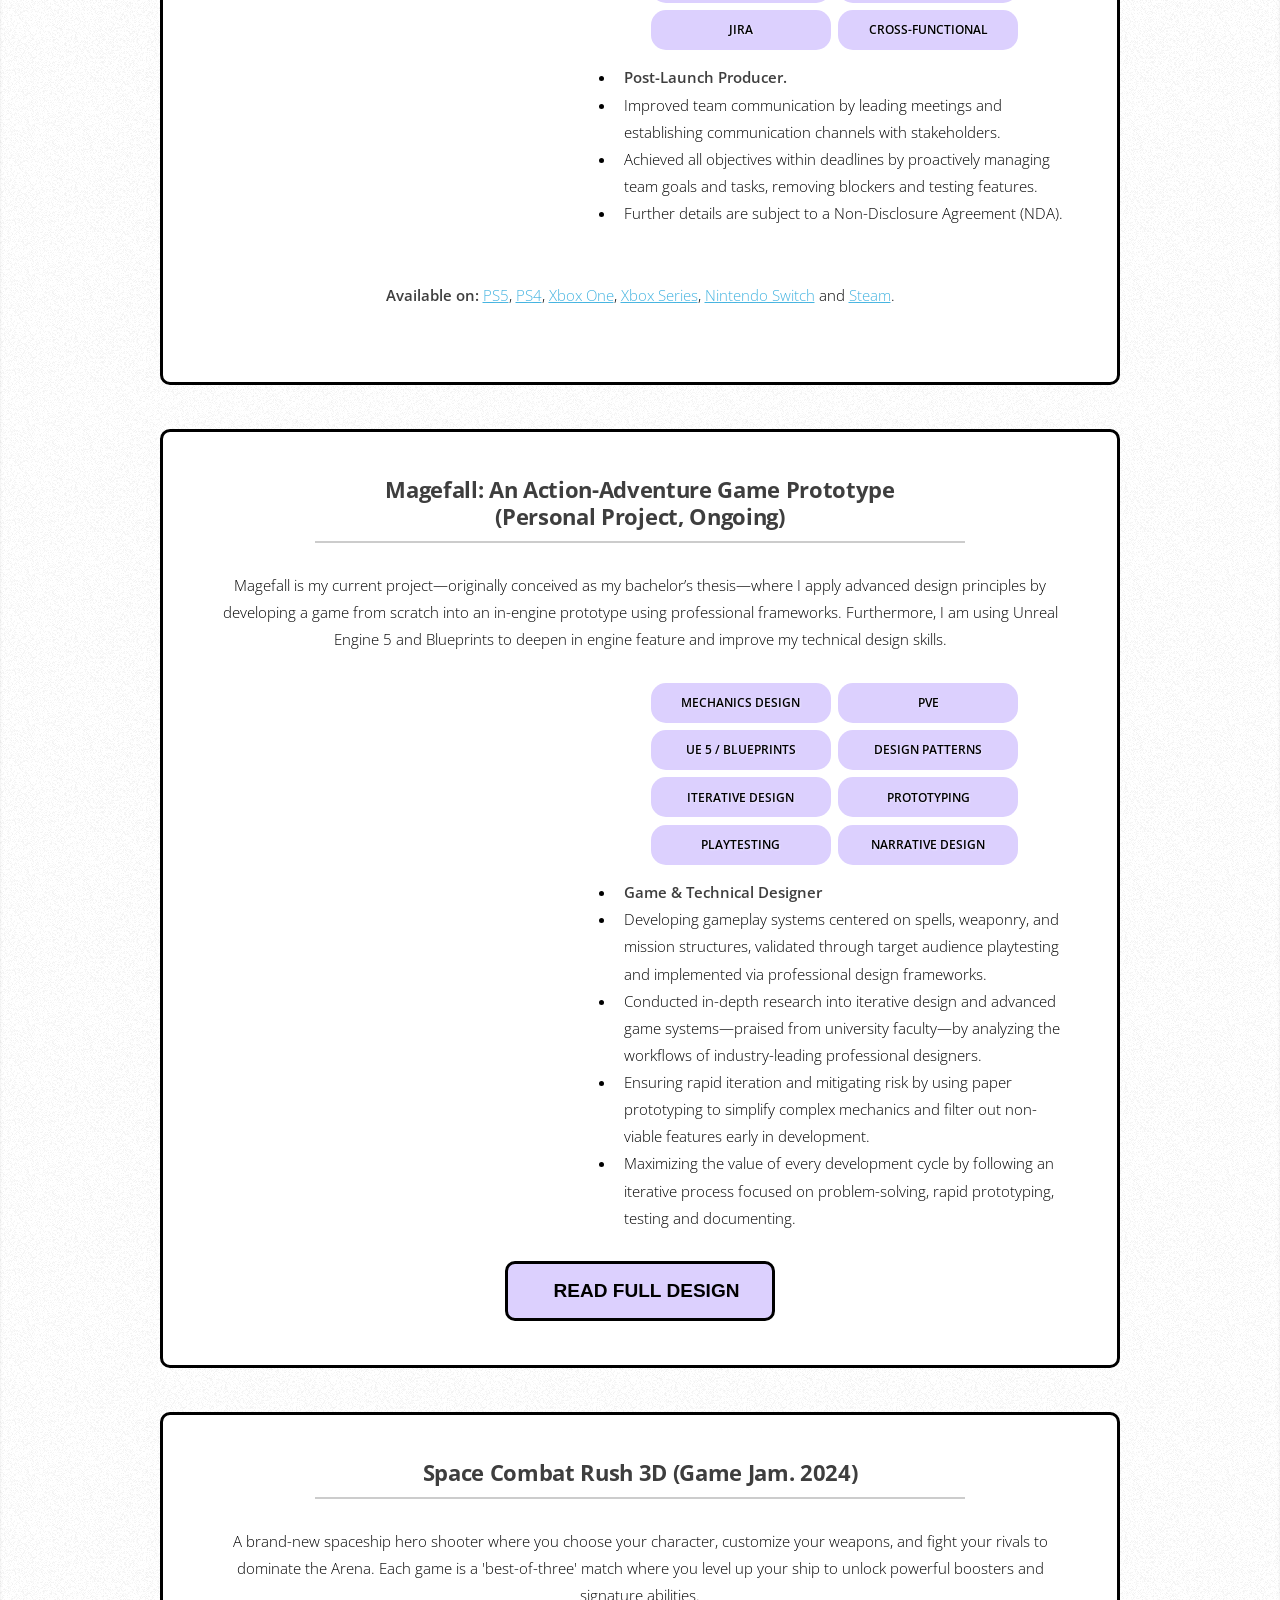
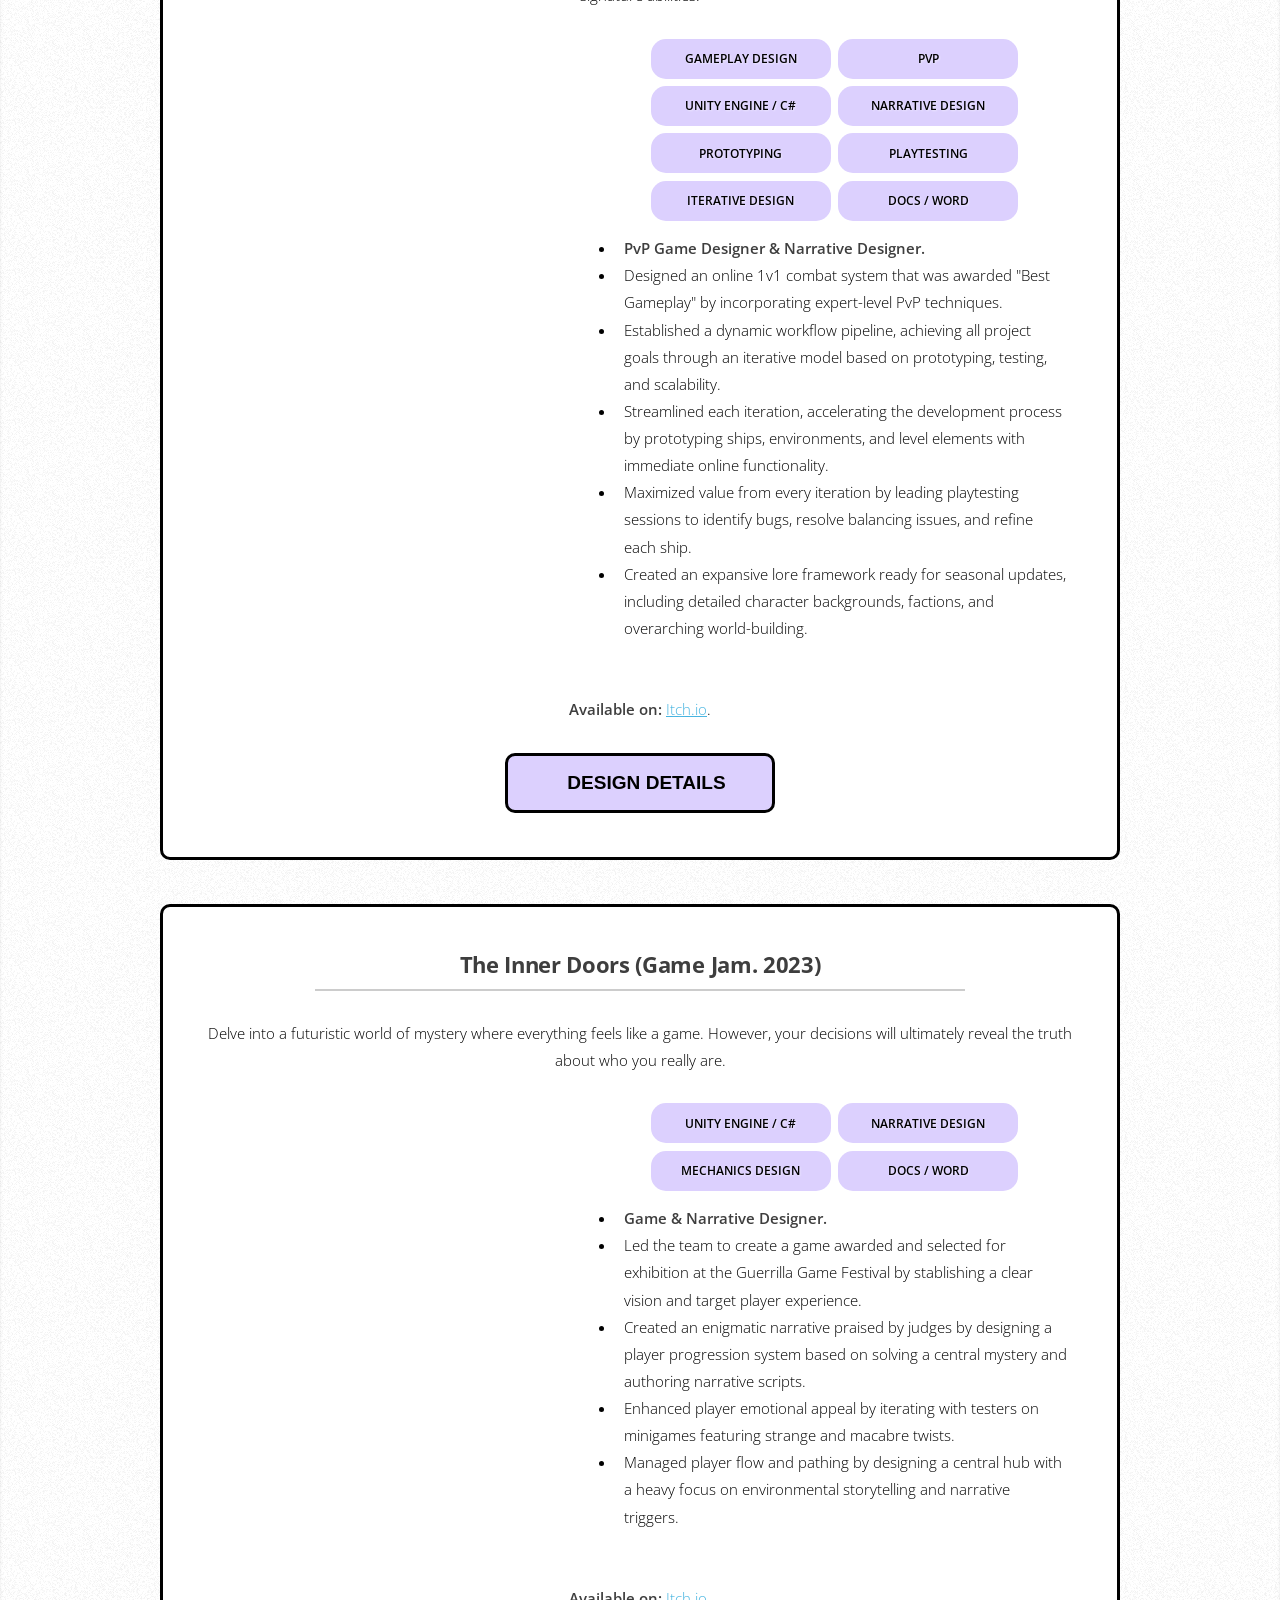
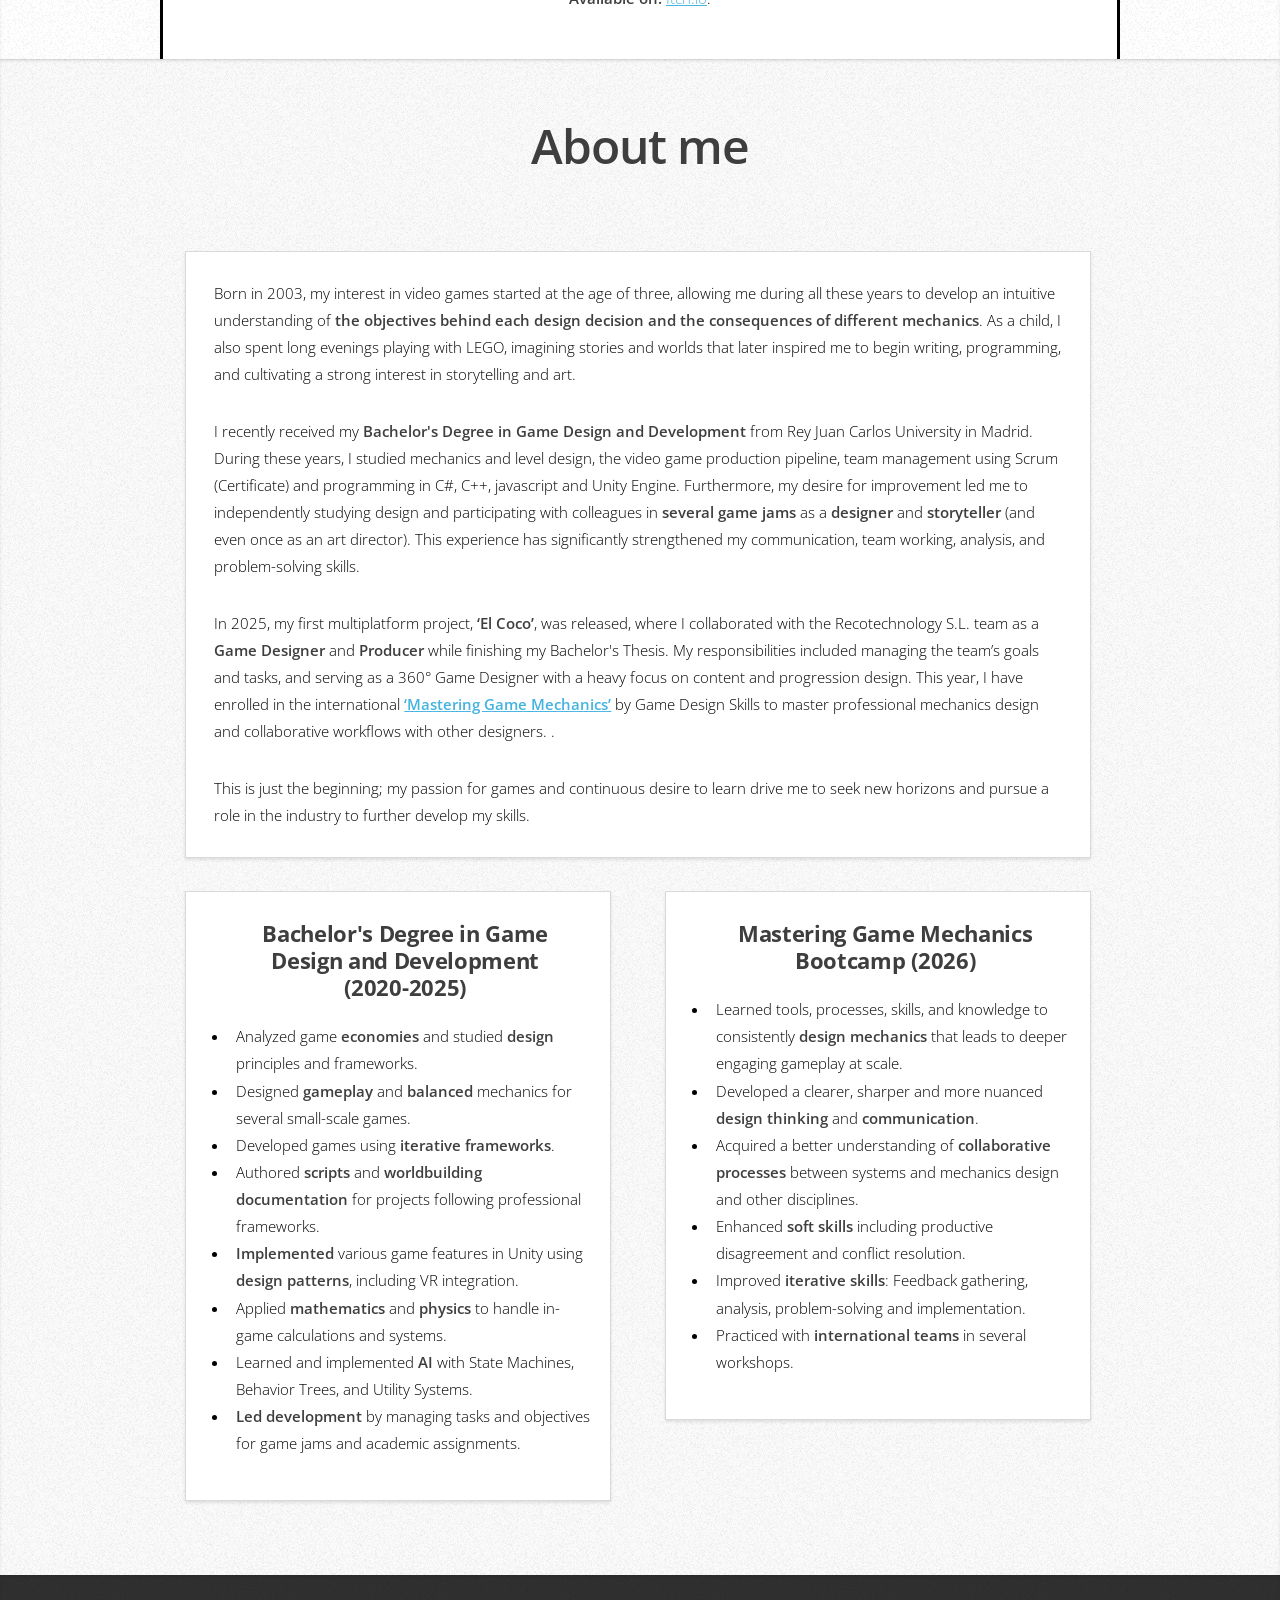
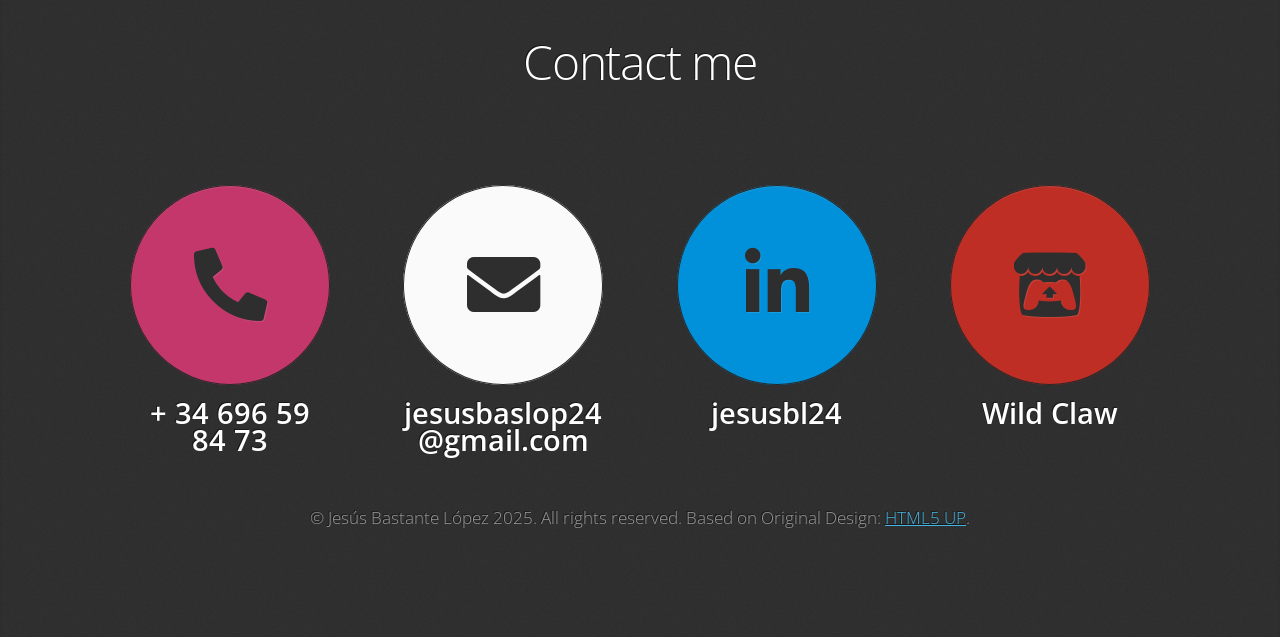
==== commit 0fbc43a3: "Project construction and details" ====
--- a/index.html
+++ b/index.html
@@ -52,8 +52,6 @@
 		<article id="experience" class="wrapper style">
 			<div class="container">
 
-
-
 				<!-- Project 1 -->
 				<div class="project-entry">
 					<div class="row">
@@ -62,42 +60,65 @@
 						</div>
 					</div>
 
-					<!-- Description-->
-					<div class="row">
-						<div class="col-12">
-							<p data-i18n="el_coco_description" class = "project_description">
-								EL COCO is a 3D action roguelike that plunges you into a world of dreams, broken memories, and living nightmares. Descend into The Uncertain, a place as strange as it is dangerous, and fight to recover what you’ve lost—if you can trust your guide.</p>
-						</div>
-					</div>
-
 					<!-- Main aln-center -->
 					<div class="row aln-center">
 
-						<!-- Video -->
-						<div class="col-5 col-12-medium col-12-small image-column">
+						<!-- Columna Izquierda: Video (Ocupa la mitad del contenedor principal) -->
+						<div class="col-6 col-12-medium col-12-small image-column">
 							<div class="video-container">
-								<iframe id = "video_Coco" class="video-responsive" width="100%" src="https://www.youtube.com/embed/w1VXgXGJoMo?si=kQGGENqdgGSA5-C-" title="YouTube video player" frameborder="0" allowfullscreen></iframe>
-							</div>
-						</div>
-
-						<!-- Skills & Work-->
-						<div class="col-7 col-12-medium col-12-small content-column">
-
-							<!-- Skills -->
-							<div class="skill-tags project-tags">
-								<span class="tag" data-i18n="skills_unity">Unity Engine / C#</span>
-								<span class="tag" data-i18n="skills_gameplay">Gameplay</span>
-								<span class="tag" data-i18n="skills_PvE">PvE</span>
-								<span class="tag" data-i18n="skills_iterative">Iterative Design</span>
-								<span class="tag" data-i18n="skills_documentation">Docs</span>
-								<span class="tag" data-i18n="skills_narrative">Narrative Design</span>
-								<span class="tag" data-i18n="skills_leadership">Leadership</span>
-								<span class="tag" data-i18n="skills_endToEnd">End-to-end</span>
-							</div>
-
+								<iframe id="video_Coco" class="video-responsive" width="100%" src="https://www.youtube.com/embed/w1VXgXGJoMo?si=kQGGENqdgGSA5-C-" title="YouTube video player" frameborder="0" allowfullscreen></iframe>
+							</div>
+						</div>
+
+						<!-- Columna Derecha: Bloque de Textos (Ocupa la otra mitad del contenedor principal) -->
+						<div class="col-6 col-12-medium col-12-small content-column">
+
+							<!-- Fila interna para dividir los textos en dos subcolumnas de igual tamaño -->
+							<div class="row">
+
+								<!-- Subcolumna de Detalles del Proyecto -->
+								<div class="col-6 col-12-small">
+									<ul class="project-details">
+										<li data-i18n="el_coco_Genre"></li>
+										<li data-i18n="el_coco_Type"></li>
+										<li data-i18n="el_coco_Team Size"></li>
+										<li data-i18n="el_coco_Engine"></li>
+										<li data-i18n="el_coco_role"></li>
+									</ul>
+								</div>
+
+								<!-- Subcolumna de Disponibilidad / Enlaces -->
+								<div class="col-6 col-12-small">
+									<ul class="project-details">
+										<li>
+											<span data-i18n="project_available_on">Available on:</span>
+											<a href="https://store.playstation.com/es-es/product/EP8904-PPSA14353_00-0726081682596887" target="_blank">PS5</a>,
+											<a href="https://store.playstation.com/es-es/product/EP8904-PPSA14353_00-0726081682596887" target="_blank">PS4</a>,
+											<a href="https://www.xbox.com/es-ES/games/store/el-coco/9MZ8PTQWFBSH/0010" target="_blank">Xbox One</a>,
+											<a href="https://www.xbox.com/es-ES/games/store/el-coco/9MZ8PTQWFBSH/0010" target="_blank">Xbox Series</a>,
+											<a href="https://www.nintendo.com/es-es/Juegos/Programas-descargables-Nintendo-Switch/EL-COCO-2962356.html" target="_blank">Nintendo Switch</a>,
+											<span data-i18n="word_and">and</span>
+											<a href="https://store.steampowered.com/app/3792510/El_Coco/" target="_blank">Steam</a>
+										</li>
+									</ul>
+								</div>
+
+							</div> <!-- Fin de la fila interna de textos -->
+
+							<!-- Sección de Estrellas: Centrada debajo de las dos listas de texto -->
+							<div style="text-align: center; margin-top: 0.5em; margin-bottom: 0.6em; ; width: 100%; font-size: 5em; font-weight: bold;">
+								<span>3.6 <span style="color: #946cff; margin-left: 4px;"> ★</span></span>
+							</div>
+
+						</div> <!-- Fin del Bloque de Textos -->
+
+					</div>
+
+						<div class="col-12 col-12-medium col-12-small image-column">
+
+							<h4  data-i18n="contribution"; style="text-align: center; margin-top: 2em; font-size: 1.5em;">Contribution</h4>
 							<!-- Work-->
 							<ul class="project-details">
-								<li data-i18n="el_coco_role"><strong>Game designer and producer.</strong></li>
 								<li data-i18n="el_coco_lead">Led my team as main designer and producer.</li>
 								<li data-i18n="el_coco_systems">Designed difficulty, progression and narrative systems.</li>
 								<li data-i18n="el_coco_enemies">Designed and implemented enemies and encounters.</li>
@@ -105,25 +126,19 @@
 							</ul>
 						</div>
 
-						<!-- Stores -->
-						<div class="col-12 col-12-medium col-12-small">
-							<p class="availability-row">
-								<span data-i18n="project_available_on">Available on:</span>
-								<a href="https://store.playstation.com/es-es/product/EP8904-PPSA14353_00-0726081682596887" target="_blank">PS5</a>,
-								<a href="https://store.playstation.com/es-es/product/EP8904-PPSA14353_00-0726081682596887" target="_blank">PS4</a>,
-								<a href="https://www.xbox.com/es-ES/games/store/el-coco/9MZ8PTQWFBSH/0010" target="_blank">Xbox One</a>,
-								<a href="https://www.xbox.com/es-ES/games/store/el-coco/9MZ8PTQWFBSH/0010" target="_blank">Xbox Series</a>,
-								<a href="https://www.nintendo.com/es-es/Juegos/Programas-descargables-Nintendo-Switch/EL-COCO-2962356.html" target="_blank">Nintendo Switch</a>,
-								<span data-i18n="word_and">and</span>
-								<a href="https://store.steampowered.com/app/3792510/El_Coco/" target="_blank">Steam</a>.
-							</p>
-						</div>
-					</div>
-
-					<!-- See my work button -->
-					<div class="project-docs">
-						<button onclick="handleGalleryOpen('Coco_One_Pagers')" class ="projectKnowMore" data-i18n="knowMore">See my work</button>
-					</div>
+						<div class="project-docs">
+							<button onclick="openProjectModal('coco')" class="button projectKnowMore" data-i18n="knowMore">Ver Proyecto</button>
+						</div>
+
+					<div id="projectModalContainer" class="modal-overlay" style="display: none;" onclick="closeProjectModal()">
+						<div class="modal-content" onclick="event.stopPropagation()">
+							<span class="close-btn" onclick="closeProjectModal()">&times;</span>
+
+							<div id="modalDynamicContent"></div>
+
+						</div>
+					</div>
+
 
 					<!-- One-pagers gallery overview - Do not copy or move, only one is needed -->
 					<div id="gallery-overlay" class="gallery-overlay">
@@ -137,7 +152,6 @@
 
 						<div id="gallery-counter">1 / 3</div>
 					</div>
-
 				</div>
 
 
--- a/assets/css/main.css
+++ b/assets/css/main.css
@@ -2932,6 +2932,7 @@
 	}
 
 
+
 	.project-entry .content-column {
 		text-align: left;
 		margin-left: -0.8em;
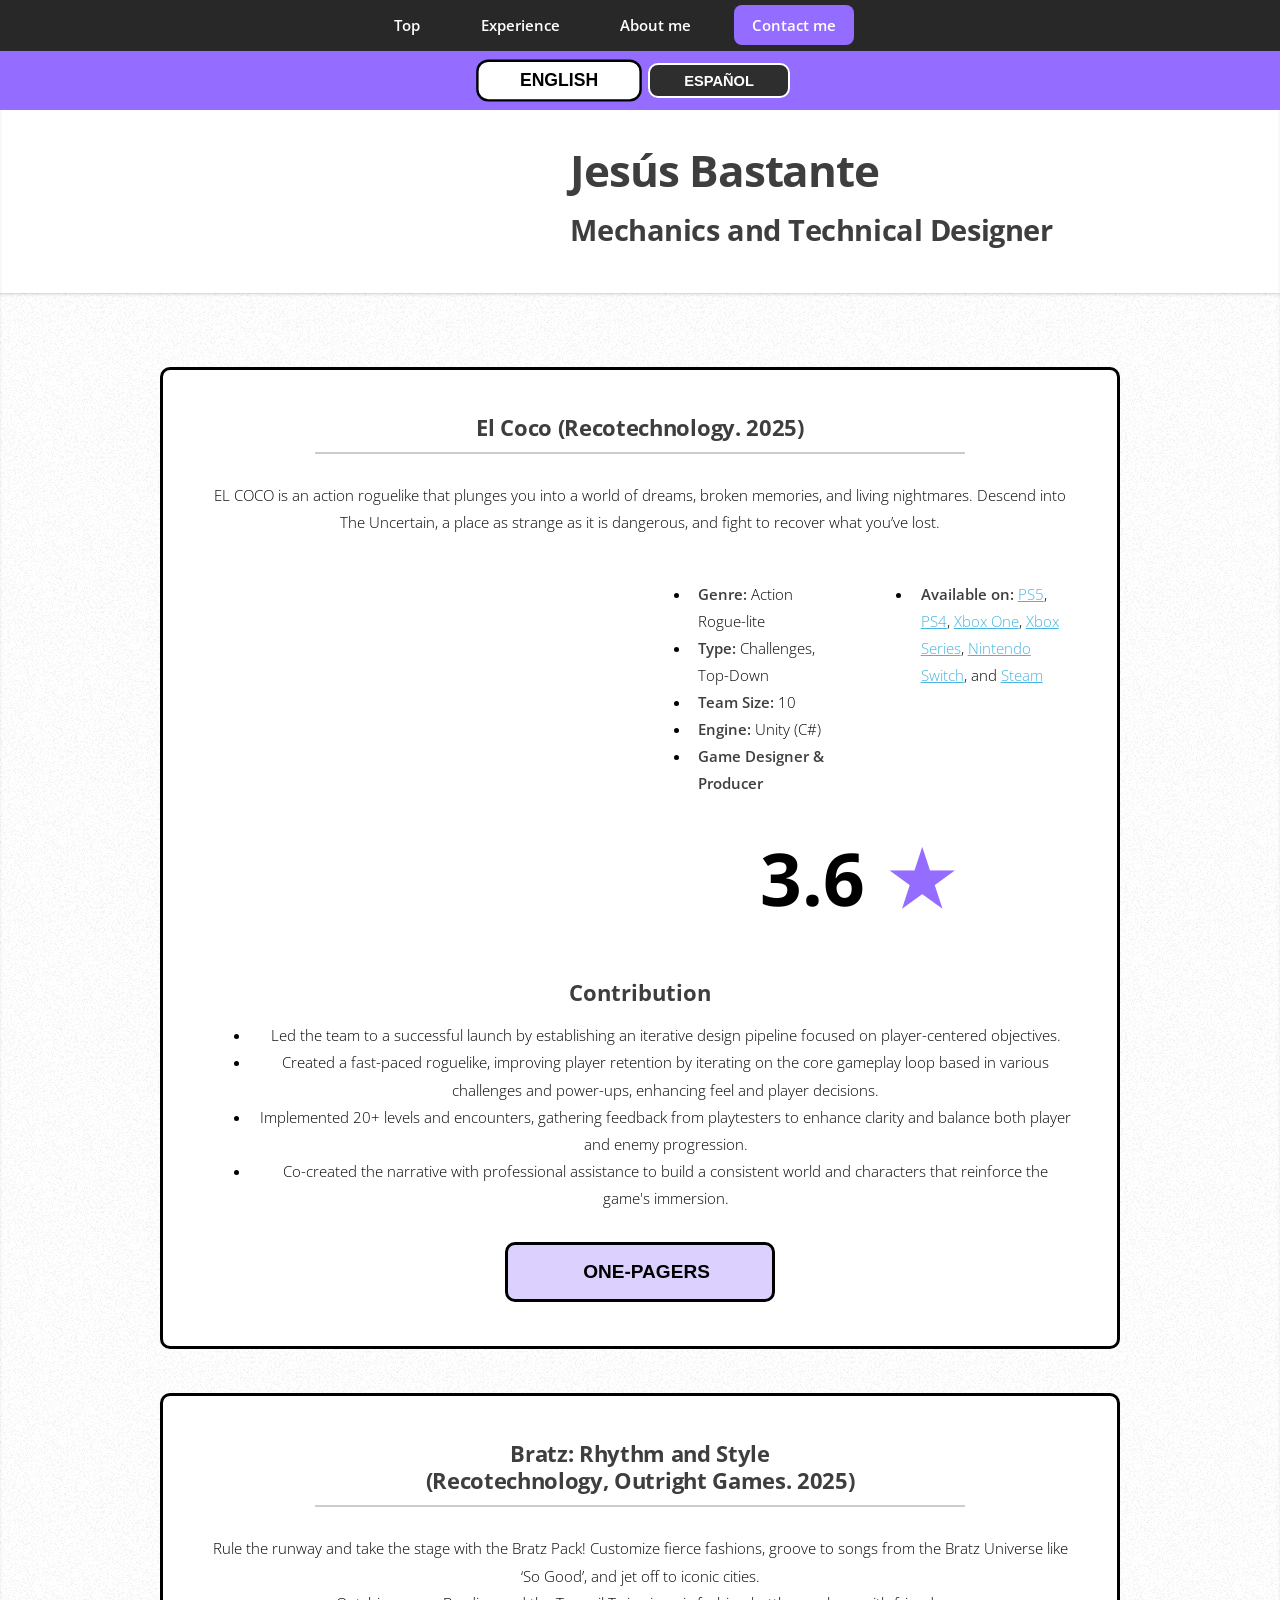
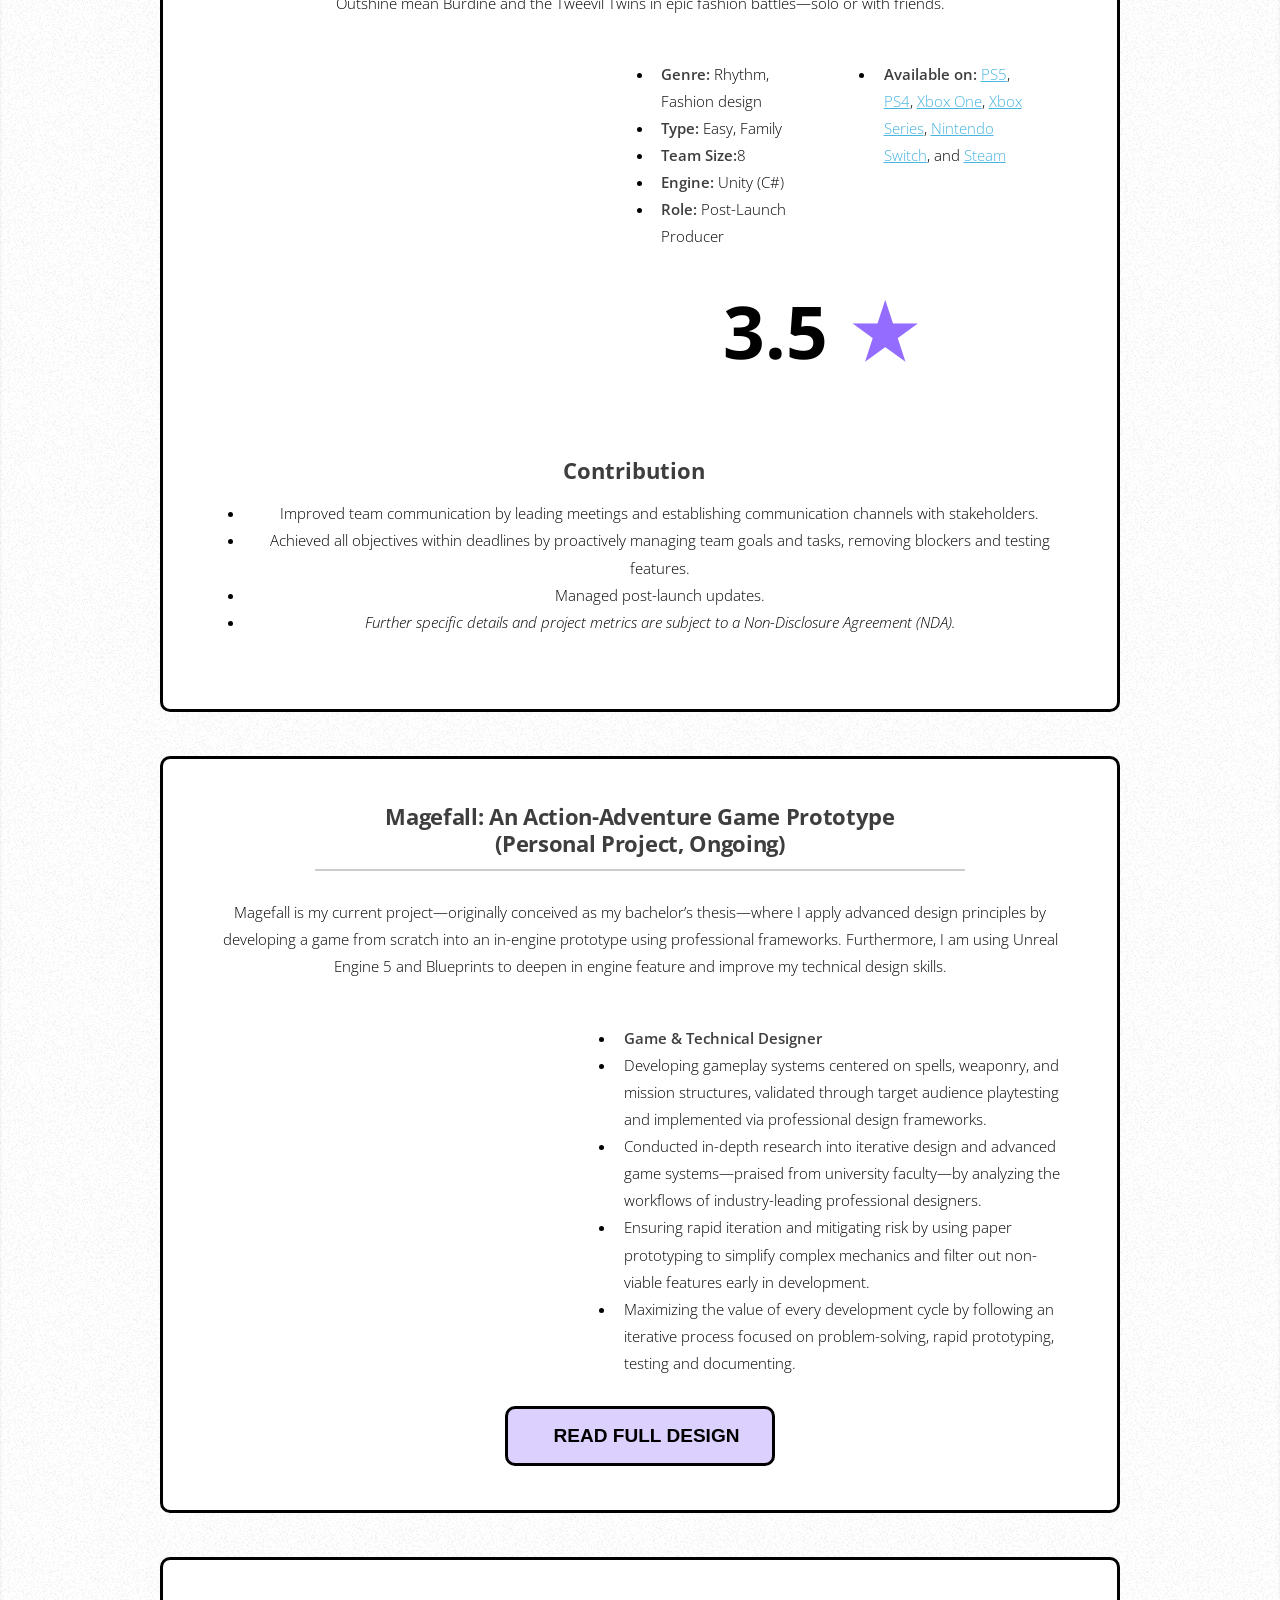
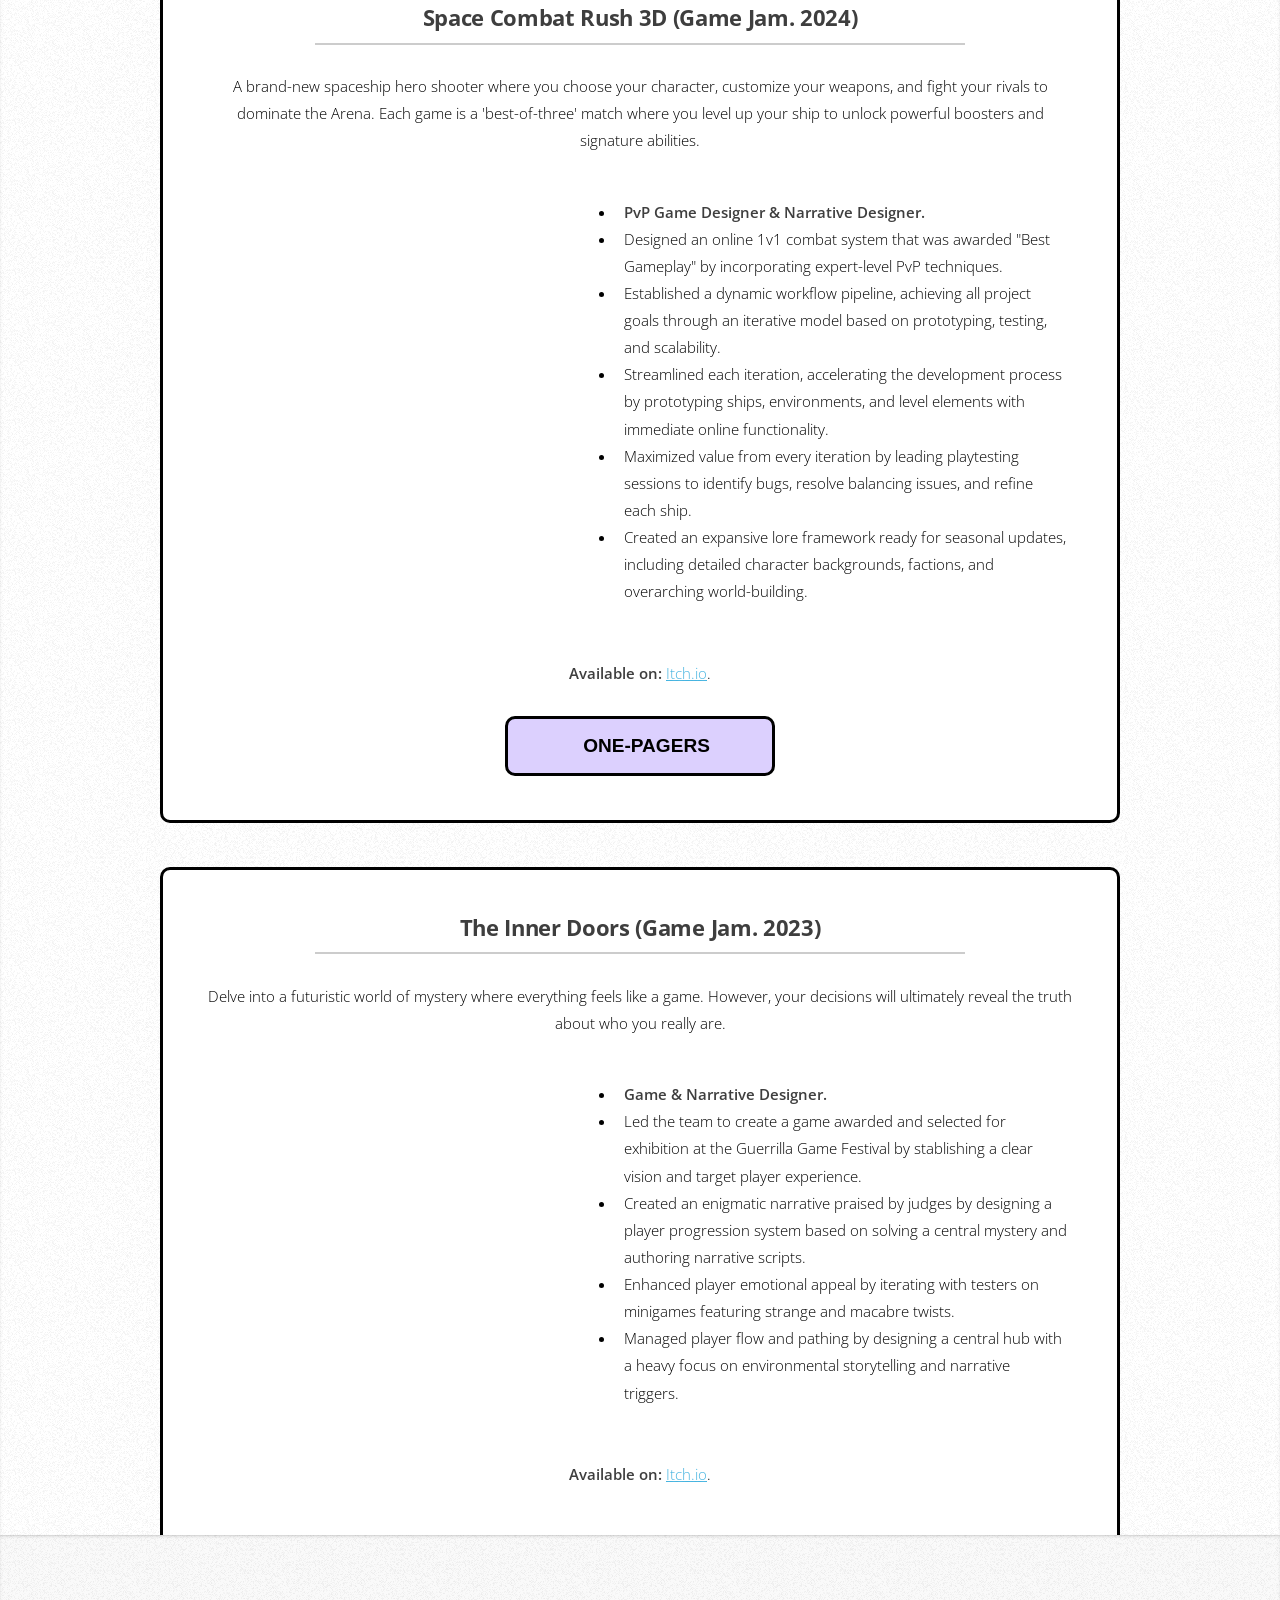
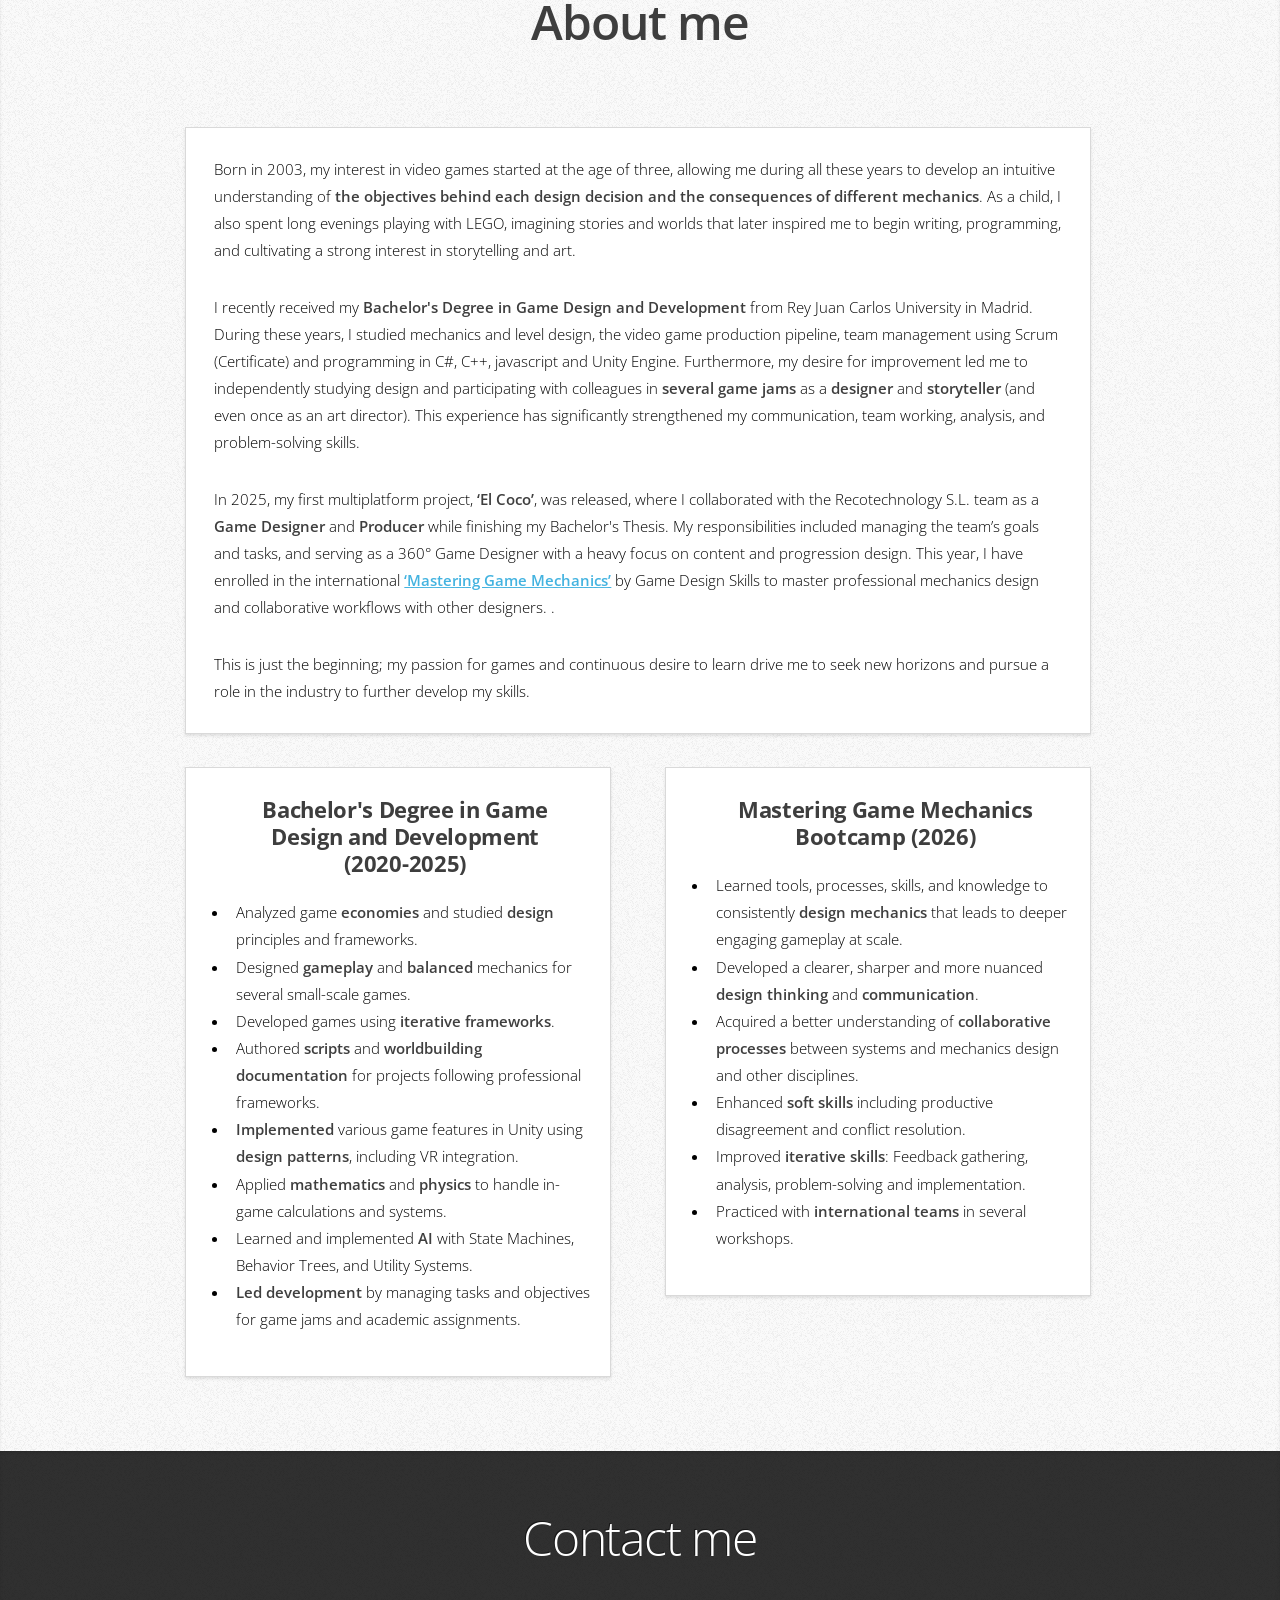
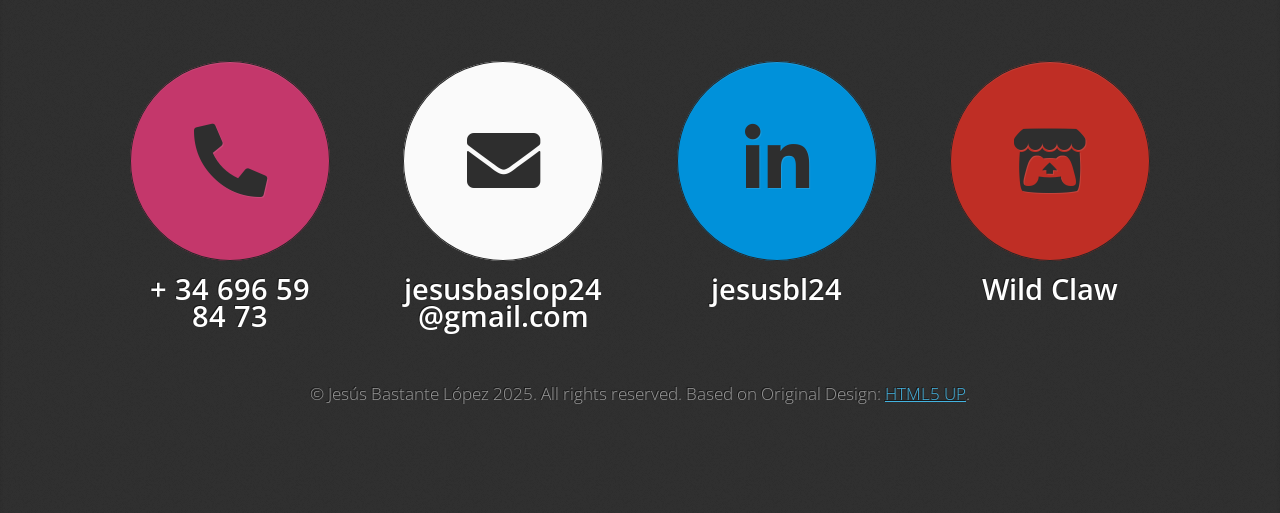
==== commit 9e997ae9: "Update con info de juego" ====
--- a/index.html
+++ b/index.html
@@ -52,6 +52,8 @@
 		<article id="experience" class="wrapper style">
 			<div class="container">
 
+
+
 				<!-- Project 1 -->
 				<div class="project-entry">
 					<div class="row">
@@ -60,10 +62,18 @@
 						</div>
 					</div>
 
+					<!-- Description-->
+					<div class="row">
+						<div class="col-12">
+							<p data-i18n="el_coco_description" class = "project_description">
+								EL COCO is a 3D action roguelike that plunges you into a world of dreams, broken memories, and living nightmares. Descend into The Uncertain, a place as strange as it is dangerous, and fight to recover what you’ve lost—if you can trust your guide.</p>
+						</div>
+					</div>
+
 					<!-- Main aln-center -->
 					<div class="row aln-center">
 
-						<!-- Columna Izquierda: Video (Ocupa la mitad del contenedor principal) -->
+						<!-- Video -->
 						<div class="col-6 col-12-medium col-12-small image-column">
 							<div class="video-container">
 								<iframe id="video_Coco" class="video-responsive" width="100%" src="https://www.youtube.com/embed/w1VXgXGJoMo?si=kQGGENqdgGSA5-C-" title="YouTube video player" frameborder="0" allowfullscreen></iframe>
@@ -114,31 +124,22 @@
 
 					</div>
 
-						<div class="col-12 col-12-medium col-12-small image-column">
-
-							<h4  data-i18n="contribution"; style="text-align: center; margin-top: 2em; font-size: 1.5em;">Contribution</h4>
-							<!-- Work-->
-							<ul class="project-details">
-								<li data-i18n="el_coco_lead">Led my team as main designer and producer.</li>
-								<li data-i18n="el_coco_systems">Designed difficulty, progression and narrative systems.</li>
-								<li data-i18n="el_coco_enemies">Designed and implemented enemies and encounters.</li>
-								<li data-i18n="el_coco_narrative">Designed and implemented levels.</li>
-							</ul>
-						</div>
-
-						<div class="project-docs">
-							<button onclick="openProjectModal('coco')" class="button projectKnowMore" data-i18n="knowMore">Ver Proyecto</button>
-						</div>
-
-					<div id="projectModalContainer" class="modal-overlay" style="display: none;" onclick="closeProjectModal()">
-						<div class="modal-content" onclick="event.stopPropagation()">
-							<span class="close-btn" onclick="closeProjectModal()">&times;</span>
-
-							<div id="modalDynamicContent"></div>
-
-						</div>
-					</div>
-
+					<div class="col-12 col-12-medium col-12-small image-column">
+
+						<h4  data-i18n="contribution"; style="text-align: center; margin-top: 2em; font-size: 1.5em;">Contribution</h4>
+						<!-- Work-->
+						<ul class="project-details">
+							<li data-i18n="el_coco_lead">Led my team as main designer and producer.</li>
+							<li data-i18n="el_coco_systems">Designed difficulty, progression and narrative systems.</li>
+							<li data-i18n="el_coco_enemies">Designed and implemented enemies and encounters.</li>
+							<li data-i18n="el_coco_narrative">Designed and implemented levels.</li>
+						</ul>
+					</div>
+
+					<!-- See my work button -->
+					<div class="project-docs">
+						<button onclick="handleGalleryOpen('Coco_One_Pagers')" class ="projectKnowMore" data-i18n="knowMore">See my work</button>
+					</div>
 
 					<!-- One-pagers gallery overview - Do not copy or move, only one is needed -->
 					<div id="gallery-overlay" class="gallery-overlay">
@@ -152,7 +153,9 @@
 
 						<div id="gallery-counter">1 / 3</div>
 					</div>
+
 				</div>
+
 
 
 				<!-- Project 2 -->
@@ -176,42 +179,63 @@
 
 						<!-- Video -->
 						<div class="col-5 col-12-medium col-12-small image-column">
-							<iframe id = "video_Bratz" class="video-responsive" width="100%" src="https://www.youtube.com/embed/FJ5CNNaP4vQ?si=z_2PNQoDxg_0qs07" title="YouTube video player" frameborder="0" allowfullscreen></iframe>
-						</div>
+							<iframe id="video_Bratz" class="video-responsive" width="100%" src="https://www.youtube.com/embed/FJ5CNNaP4vQ?si=z_2PNQoDxg_0qs07" title="YouTube video player" frameborder="0" allowfullscreen></iframe>
+						</div>
+
+						<!-- Columna Derecha: Bloque de Textos (Ocupa la otra mitad del contenedor principal) -->
+						<div class="col-6 col-12-medium col-12-small content-column">
+
+							<!-- Fila interna para dividir los textos en dos subcolumnas de igual tamaño -->
+							<div class="row">
+
+								<!-- Subcolumna de Detalles del Proyecto -->
+								<div class="col-6 col-12-small">
+									<ul class="project-details">
+										<li data-i18n="bratz_Genre"></li>
+										<li data-i18n="bratz_Type"></li>
+										<li data-i18n="bratz_Team Size"></li>
+										<li data-i18n="bratz_Engine"></li>
+										<li data-i18n="bratz_role"></li>
+									</ul>
+								</div>
+
+								<!-- Subcolumna de Disponibilidad / Enlaces -->
+								<div class="col-6 col-12-small">
+									<ul class="project-details">
+										<li>
+											<span data-i18n="project_available_on">Available on:</span>
+											<a href="https://store.playstation.com/es-es/product/EP3678-PPSA21174_00-BRATZ2GAME000000" target="_blank">PS5</a>,
+											<a href="https://store.playstation.com/es-es/product/EP3678-PPSA21174_00-BRATZ2GAME000000" target="_blank">PS4</a>,
+											<a href="https://www.xbox.com/es-es/games/store/bratz-ritmo-y-estilo/9p76mmjg50ds" target="_blank">Xbox One</a>,
+											<a href="https://www.xbox.com/es-es/games/store/bratz-ritmo-y-estilo/9p76mmjg50ds" target="_blank">Xbox Series</a>,
+											<a href="https://www.nintendo.com/es-es/Juegos/Juegos-de-Nintendo-Switch/Bratz-Ritmo-y-Estilo-2845229.html" target="_blank">Nintendo Switch</a>,
+											<span data-i18n="word_and">and</span>
+											<a href="https://store.steampowered.com/app/3212580/Bratz_Ritmo_y_Estilo/" target="_blank">Steam</a>
+										</li>
+									</ul>
+								</div>
+
+							</div> <!-- Fin de la fila interna de textos -->
+
+							<!-- Sección de Estrellas: Centrada debajo de las dos listas de texto -->
+							<div style="text-align: center; margin-top: 0.5em; margin-bottom: 0.6em; ; width: 100%; font-size: 5em; font-weight: bold;">
+								<span>3.5 <span style="color: #946cff; margin-left: 4px;"> ★</span></span>
+							</div>
+
+						</div> <!-- Fin del Bloque de Textos -->
 
 						<!-- Skills & Work -->
-						<div class="col-7 col-12-medium col-12-small content-column">
-
-							<!-- Skills -->
-							<div class="skill-tags project-tags">
-								<span class="tag" data-i18n="skills_communication">Communication</span>
-								<span class="tag" data-i18n="skills_agile">Agile</span>
-								<span class="tag" data-i18n="skills_jira">Jira</span>
-								<span class="tag" data-i18n="skills_functional">Cross-functional</span>
-							</div>
+						<div class="col-12 col-12-medium col-12-small content-column">
+
+							<h4  data-i18n="contribution"; style="text-align: center; margin-top: 2em; font-size: 1.5em;">Contribution</h4>
 
 							<!-- Work -->
-							<ul class="project-details">
-								<li data-i18n="project_bratz_role"><strong>Post-launch producer.</strong></li>
-								<li data-i18n="project_bratz_info1">Led meetings and communication with clients.</li>
-								<li data-i18n="project_bratz_info2">Managed team objetives and removed blockers.</li>
-								<!--<li data-i18n="project_bratz_updates">Managed post-launch updates.</li>-->
-								<li data-i18n="project_bratz_info">Not allowed to explain further work.</li>
+							<ul class="project-details"  style="text-align: center;">
+								<li data-i18n="project_bratz_info1">Led meetings and established direct communication channels with external clients and stakeholders.</li>
+								<li data-i18n="project_bratz_info2">Achieved all project objectives within strict deadlines by proactively managing team goals, removing daily blockers, and testing features.</li>
+								<li data-i18n="project_bratz_updates"> </li>
+								<li data-i18n="project_bratz_nda"><em>Further specific details and project metrics are subject to a Non-Disclosure Agreement (NDA).</em></li>
 							</ul>
-						</div>
-
-						<!-- Stores -->
-						<div class="col-12 col-12-medium col-12-small">
-							<p class="availability-row">
-								<span data-i18n="project_available_on">Available on:</span>
-								<a href="https://store.playstation.com/es-es/product/EP3678-PPSA21174_00-BRATZ2GAME000000" target="_blank">PS5</a>,
-								<a href="https://store.playstation.com/es-es/product/EP3678-PPSA21174_00-BRATZ2GAME000000" target="_blank">PS4</a>,
-								<a href="https://www.xbox.com/es-es/games/store/bratz-ritmo-y-estilo/9p76mmjg50ds" target="_blank">Xbox One</a>,
-								<a href="https://www.xbox.com/es-es/games/store/bratz-ritmo-y-estilo/9p76mmjg50ds" target="_blank">Xbox Series</a>,
-								<a href="https://www.nintendo.com/es-es/Juegos/Juegos-de-Nintendo-Switch/Bratz-Ritmo-y-Estilo-2845229.html" target="_blank">Nintendo Switch</a>
-								<span data-i18n="word_and">and</span>
-								<a href="https://store.steampowered.com/app/3212580/Bratz_Ritmo_y_Estilo/" target="_blank">Steam</a>.
-							</p>
 						</div>
 
 					</div>
@@ -244,18 +268,6 @@
 
 						<!-- Skills & Work -->
 						<div class="col-7 col-12-medium col-12-small content-column">
-
-							<!-- Skills -->
-							<div class="skill-tags project-tags">
-								<span class="tag" data-i18n="skills_gameplay">Gameplay</span>
-								<span class="tag" data-i18n="skills_PvE">PvE</span>
-								<span class="tag" data-i18n="skills_unreal">Unreal</span>
-								<span class="tag" data-i18n="skills_patterns">Pattenrs</span>
-								<span class="tag" data-i18n="skills_iterative">Iterative Design</span>
-								<span class="tag" data-i18n="skills_prototype">Prototyping</span>
-								<span class="tag" data-i18n="skills_playtest">Playtesting</span>
-								<span class="tag" data-i18n="skills_narrative">Narrative Design</span>
-							</div>
 
 							<!-- Work -->
 							<ul class="project-details">
@@ -1022,18 +1034,6 @@
 						<!-- Skills & Work -->
 						<div class="col-7 col-12-medium col-12-small content-column">
 
-							<!-- Skills -->
-							<div class="skill-tags project-tags">
-								<span class="tag" data-i18n="skills_systems">Gameplay Design</span>
-								<span class="tag" data-i18n="skills_designPvP">PVP</span>
-								<span class="tag" data-i18n="skills_unity">Unity Engine / C#</span>
-								<span class="tag" data-i18n="skills_narrative">Narrative Design</span>
-								<span class="tag" data-i18n="skills_prototype">Prototyping</span>
-								<span class="tag" data-i18n="skills_playtest">Playtest</span>
-								<span class="tag" data-i18n="skills_iterative">Iterative Design</span>
-								<span class="tag" data-i18n="skills_documentation">Documentation</span>
-							</div>
-
 							<!-- Work -->
 							<ul class="project-details">
 								<li data-i18n="SCR3D_1"><strong>Game and narrative designer.</strong></li>
@@ -1090,14 +1090,6 @@
 
 						<!-- Skills & Work -->
 						<div class="col-7 col-12-medium col-12-small content-column">
-
-							<!-- Skills -->
-							<div class="skill-tags project-tags">
-								<span class="tag" data-i18n="skills_unity">Unity Engine / C#</span>
-								<span class="tag" data-i18n="skills_narrative">Narrative Design</span>
-								<span class="tag" data-i18n="skills_gameplay">Gameplay Design</span>
-								<span class="tag" data-i18n="skills_documentation">Documentation</span>
-							</div>
 
 							<!-- Work -->
 							<ul class="project-details">
--- a/assets/css/main.css
+++ b/assets/css/main.css
@@ -39,10 +39,10 @@
 	quotes: none;
 }
 
-	blockquote:before, blockquote:after, q:before, q:after {
-		content: '';
-		content: none;
-	}
+blockquote:before, blockquote:after, q:before, q:after {
+	content: '';
+	content: none;
+}
 
 table {
 	border-collapse: collapse;
@@ -72,251 +72,495 @@
 
 /* Basic */
 
-	html {
-		box-sizing: border-box;
-	}
-
-	*, *:before, *:after {
-		box-sizing: inherit;
-	}
-
-	body {
-		padding-top: 3.5em;
-	}
-
-		body.is-preload *, body.is-preload *:before, body.is-preload *:after {
-			-moz-animation: none !important;
-			-webkit-animation: none !important;
-			-ms-animation: none !important;
-			animation: none !important;
-			-moz-transition: none !important;
-			-webkit-transition: none !important;
-			-ms-transition: none !important;
-			transition: none !important;
-		}
-
-	body, input, textarea, select {
-		font-family: 'Open Sans', sans-serif;
-		line-height: 1.85em;
-		color: black;
-		font-weight: 300;
-		font-size: 13pt;
-	}
-
-
-
-	a {
-		-moz-transition: color .2s ease-in-out;
-		-webkit-transition: color .2s ease-in-out;
-		-ms-transition: color .2s ease-in-out;
-		transition: color .2s ease-in-out;
-		color: #43B3E0;
-		text-decoration: underline;
-	}
-
-		a:hover {
-			color: #43bff0 !important;
-		}
-
-		a img {
-			border: 0;
-		}
-
-	b, strong {
-		font-weight: 600;
-		color: #3e3e3e;
-	}
-
-	i, em {
-		font-style: italic;
-	}
-
-	sub {
-		position: relative;
-		top: 0.5em;
-		font-size: 0.8em;
-	}
-
-	sup {
-		position: relative;
-		top: -0.5em;
-		font-size: 0.8em;
-	}
-
-	blockquote {
-		border-left: solid 0.75em #eee;
-		padding: 1em 0 1em 1.5em;
-		font-style: italic;
-	}
-
-	h1, h2, h3, h4, h5, h6 {
-		color: #3e3e3e;
-		margin: 0 0 0.75em 0;
-	}
-
-	h1 a, h2 a, h3 a, h4 a, h5 a, h6 a {
-		text-decoration: none;
-		color: inherit;
-	}
-
-	h2, h3, h4, h5, h6 {
-		font-weight: 700;
-	}
-
-	h1 {
-		font-size: 3.25em;
-		letter-spacing: -0.025em;
-		font-weight: 300;
-	}
-
-		h1 strong {
-			font-weight: 700;
-		}
-
-	h2 {
-		font-size: 2em;
-		letter-spacing: -0.015em;
-	}
-
-	h3 {
-		font-size: 1.5em;
-		letter-spacing: -0.015em;
-	}
-
-	em, i {
-		font-style: italic;
-	}
-
-	br.clear {
-		clear: both;
-	}
-
-	hr {
-		border: 0;
-		border-top: solid 1px #444;
-		border-top-color: rgba(0, 0, 0, 0.35);
-		box-shadow: 0px 1px 0px 0px rgba(255, 255, 255, 0.1);
-		height: 1px;
-		margin: 3em 0;
-	}
-
-	p, ul, ol, dl, table {
-		margin-bottom: 2em;
-	}
-
-
-	header {
-		margin: 0 0 5em 0;
-	}
-
-		header > p {
-			font-size: 1.25em;
-			margin: 0;
-		}
-
-		header h1{
-			font-weight: 600;
-		}
-
-	footer {
-		margin: 3em 0 0 0;
-	}
-
-		footer > p {
-			font-size: 1.25em;
-		}
+html {
+	box-sizing: border-box;
+}
+
+*, *:before, *:after {
+	box-sizing: inherit;
+}
+
+body {
+	padding-top: 3.5em;
+}
+
+body.is-preload *, body.is-preload *:before, body.is-preload *:after {
+	-moz-animation: none !important;
+	-webkit-animation: none !important;
+	-ms-animation: none !important;
+	animation: none !important;
+	-moz-transition: none !important;
+	-webkit-transition: none !important;
+	-ms-transition: none !important;
+	transition: none !important;
+}
+
+body, input, textarea, select {
+	font-family: 'Open Sans', sans-serif;
+	line-height: 1.85em;
+	color: black;
+	font-weight: 300;
+	font-size: 13pt;
+}
+
+
+
+a {
+	-moz-transition: color .2s ease-in-out;
+	-webkit-transition: color .2s ease-in-out;
+	-ms-transition: color .2s ease-in-out;
+	transition: color .2s ease-in-out;
+	color: #43B3E0;
+	text-decoration: underline;
+}
+
+a:hover {
+	color: #43bff0 !important;
+}
+
+a img {
+	border: 0;
+}
+
+b, strong {
+	font-weight: 600;
+	color: #3e3e3e;
+}
+
+i, em {
+	font-style: italic;
+}
+
+sub {
+	position: relative;
+	top: 0.5em;
+	font-size: 0.8em;
+}
+
+sup {
+	position: relative;
+	top: -0.5em;
+	font-size: 0.8em;
+}
+
+blockquote {
+	border-left: solid 0.75em #eee;
+	padding: 1em 0 1em 1.5em;
+	font-style: italic;
+}
+
+h1, h2, h3, h4, h5, h6 {
+	color: #3e3e3e;
+	margin: 0 0 0.75em 0;
+}
+
+h1 a, h2 a, h3 a, h4 a, h5 a, h6 a {
+	text-decoration: none;
+	color: inherit;
+}
+
+h2, h3, h4, h5, h6 {
+	font-weight: 700;
+}
+
+h1 {
+	font-size: 3.25em;
+	letter-spacing: -0.025em;
+	font-weight: 300;
+}
+
+h1 strong {
+	font-weight: 700;
+}
+
+h2 {
+	font-size: 2em;
+	letter-spacing: -0.015em;
+}
+
+h3 {
+	font-size: 1.5em;
+	letter-spacing: -0.015em;
+}
+
+em, i {
+	font-style: italic;
+}
+
+br.clear {
+	clear: both;
+}
+
+hr {
+	border: 0;
+	border-top: solid 1px #444;
+	border-top-color: rgba(0, 0, 0, 0.35);
+	box-shadow: 0px 1px 0px 0px rgba(255, 255, 255, 0.1);
+	height: 1px;
+	margin: 3em 0;
+}
+
+p, ul, ol, dl, table {
+	margin-bottom: 2em;
+}
+
+
+header {
+	margin: 0 0 5em 0;
+}
+
+header > p {
+	font-size: 1.25em;
+	margin: 0;
+}
+
+header h1{
+	font-weight: 600;
+}
+
+footer {
+	margin: 3em 0 0 0;
+}
+
+footer > p {
+	font-size: 1.25em;
+}
 
 /* Container */
 
-	#top{
-		.container{
-			height: auto;
-			margin-bottom: -100px;
-			margin-top: -100px;
-		}
+#top{
+	.container{
+		height: auto;
+		margin-bottom: -100px;
+		margin-top: -100px;
+	}
+}
+
+#experience{
+	.container{
+		height: auto;
+		margin-bottom: -10em;
+		margin-top: -5em;
+	}
+}
+
+.container {
+	margin: 0 auto;
+	max-width: calc(100% - 50px);
+	width: 1500px;
+}
+
+.container.medium {
+	width: 900px;
+}
+
+.container.portfolio {
+	width: 1200px;
+	justify-content: center;
+}
+
+
+@media screen and (max-width: 1680px) {
+
+	.container {
+		width: 1200px;
+	}
+
+	.container.medium {
+		width: 900px;
+	}
+
+
+
+}
+
+@media screen and (max-width: 1280px) {
+
+	.container {
+		width: 960px;
+	}
+
+	.container.medium {
+		width: 720px;
 	}
 
 	#experience{
 		.container{
-			height: auto;
-			margin-bottom: -10em;
-			margin-top: -5em;
+			margin-top: 0em;
 		}
 	}
+}
+
+@media screen and (max-width: 980px) {
 
 	.container {
-		margin: 0 auto;
-		max-width: calc(100% - 50px);
-		width: 1500px;
-	}
-
-		.container.medium {
-			width: 900px;
-		}
-
-		.container.portfolio {
-			width: 1200px;
-			justify-content: center;
-		}
-
-
-		@media screen and (max-width: 1680px) {
-
-			.container {
-				width: 1200px;
-			}
-
-				.container.medium {
-					width: 900px;
-				}
-
-
-
-		}
-
-		@media screen and (max-width: 1280px) {
-
-			.container {
-				width: 960px;
-			}
-
-				.container.medium {
-					width: 720px;
-				}
-
-			#experience{
-				.container{
-					margin-top: 0em;
-				}
-			}
-		}
-
-		@media screen and (max-width: 980px) {
-
-			.container {
-				width: 100%;
-			}
-
-				.container.medium {
-					width: 75%;
-				}
-
-		}
-
-		@media screen and (max-width: 736px) {
-
-			.container {
-				width: 100%;
-				max-width: calc(100% - 30px);
-			}
-
-				.container.medium {
-					width: 100%;
-				}
-
-		}
+		width: 100%;
+	}
+
+	.container.medium {
+		width: 75%;
+	}
+
+}
+
+@media screen and (max-width: 736px) {
+
+	.container {
+		width: 100%;
+		max-width: calc(100% - 30px);
+	}
+
+	.container.medium {
+		width: 100%;
+	}
+
+}
 
 /* Row */
+.row {
+	display: flex;
+	flex-wrap: wrap;
+	box-sizing: border-box;
+	align-items: stretch;
+}
+
+.row > * {
+	box-sizing: border-box;
+}
+
+.row > .col-left {
+	margin-left: 0 !important;
+}
+
+
+.row.aln-left {
+	justify-content: flex-start;
+}
+
+.row.aln-center {
+	justify-content: center;
+}
+
+.row.aln-right {
+	justify-content: flex-end;
+}
+
+.row.aln-top {
+	align-items: flex-start;
+}
+
+.row.aln-middle {
+	align-items: center;
+}
+
+.row.aln-bottom {
+	align-items: flex-end;
+}
+
+.row > .imp {
+	order: -1;
+}
+
+.row > .col-1 {
+	width: 8.33333%;
+}
+
+.row > .off-1 {
+	margin-left: 8.33333%;
+}
+
+.row > .col-2 {
+	width: 16.66667%;
+}
+
+.row > .off-2 {
+	margin-left: 16.66667%;
+}
+
+.row > .col-3 {
+	width: 25%;
+}
+
+.row > .off-3 {
+	margin-left: 25%;
+}
+
+.row > .col-4 {
+	width: 33.33333%;
+}
+
+.row > .off-4 {
+	margin-left: 33.33333%;
+}
+
+.row > .col-5 {
+	width: 41.66667%;
+}
+
+.row > .off-5 {
+	margin-left: 41.66667%;
+}
+
+.row > .col-6 {
+	width: 50%;
+}
+
+.row > .off-6 {
+	margin-left: 50%;
+}
+
+.row > .col-7 {
+	width: 58.33333%;
+}
+
+.row > .off-7 {
+	margin-left: 58.33333%;
+}
+
+.row > .col-8 {
+	width: 66.66667%;
+}
+
+.row > .off-8 {
+	margin-left: 66.66667%;
+}
+
+.row > .col-9 {
+	width: 75%;
+}
+
+.row > .off-9 {
+	margin-left: 75%;
+}
+
+.row > .col-10 {
+	width: 83.33333%;
+}
+
+.row > .off-10 {
+	margin-left: 83.33333%;
+}
+
+.row > .col-11 {
+	width: 91.66667%;
+}
+
+.row > .off-11 {
+	margin-left: 91.66667%;
+}
+
+.row > .col-12 {
+	width: 100%;
+}
+
+.row > .off-12 {
+	margin-left: 100%;
+}
+
+.row.gtr-0 {
+	margin-top: 0px;
+	margin-left: 0px;
+}
+
+.row.gtr-0 > * {
+	padding: 0px 0 0 0px;
+}
+
+.row.gtr-0.gtr-uniform {
+	margin-top: 0px;
+}
+
+.row.gtr-0.gtr-uniform > * {
+	padding-top: 0px;
+}
+
+.row.gtr-25 {
+	margin-top: -6.25px;
+	margin-left: -6.25px;
+}
+
+.row.gtr-25 > * {
+	padding: 6.25px 0 0 6.25px;
+}
+
+.row.gtr-25.gtr-uniform {
+	margin-top: -6.25px;
+}
+
+.row.gtr-25.gtr-uniform > * {
+	padding-top: 6.25px;
+}
+
+.row.gtr-50 {
+	margin-top: -12.5px;
+	margin-left: -12.5px;
+}
+
+.row.gtr-50 > * {
+	padding: 12.5px 0 0 12.5px;
+}
+
+.row.gtr-50.gtr-uniform {
+	margin-top: -12.5px;
+}
+
+.row.gtr-50.gtr-uniform > * {
+	padding-top: 12.5px;
+}
+
+.row {
+	margin-top: -25px;
+	margin-left: -25px;
+}
+
+.row > * {
+	padding: 25px 0 0 25px;
+}
+
+.row.gtr-uniform {
+	margin-top: -25px;
+}
+
+.row.gtr-uniform > * {
+	padding-top: 25px;
+}
+
+.row.gtr-150 {
+	margin-top: -37.5px;
+	margin-left: -37.5px;
+}
+
+.row.gtr-150 > * {
+	padding: 37.5px 0 0 37.5px;
+}
+
+.row.gtr-150.gtr-uniform {
+	margin-top: -37.5px;
+}
+
+.row.gtr-150.gtr-uniform > * {
+	padding-top: 37.5px;
+}
+
+.row.gtr-200 {
+	margin-top: -50px;
+	margin-left: -50px;
+}
+
+.row.gtr-200 > * {
+	padding: 50px 0 0 50px;
+}
+
+.row.gtr-200.gtr-uniform {
+	margin-top: -50px;
+}
+
+.row.gtr-200.gtr-uniform > * {
+	padding-top: 50px;
+}
+
+@media screen and (max-width: 1680px) {
+
 	.row {
 		display: flex;
 		flex-wrap: wrap;
@@ -324,2364 +568,2120 @@
 		align-items: stretch;
 	}
 
-		.row > * {
-			box-sizing: border-box;
-		}
-
-		.row > .col-left {
-			margin-left: 0 !important;
-		}
-
-
-		.row.aln-left {
-			justify-content: flex-start;
-		}
-
-		.row.aln-center {
-			justify-content: center;
-		}
-
-		.row.aln-right {
-			justify-content: flex-end;
-		}
-
-		.row.aln-top {
-			align-items: flex-start;
-		}
-
-		.row.aln-middle {
-			align-items: center;
-		}
-
-		.row.aln-bottom {
-			align-items: flex-end;
-		}
-
-		.row > .imp {
-			order: -1;
-		}
-
-		.row > .col-1 {
-			width: 8.33333%;
-		}
-
-		.row > .off-1 {
-			margin-left: 8.33333%;
-		}
-
-		.row > .col-2 {
-			width: 16.66667%;
-		}
-
-		.row > .off-2 {
-			margin-left: 16.66667%;
-		}
-
-		.row > .col-3 {
-			width: 25%;
-		}
-
-		.row > .off-3 {
-			margin-left: 25%;
-		}
-
-		.row > .col-4 {
-			width: 33.33333%;
-		}
-
-		.row > .off-4 {
-			margin-left: 33.33333%;
-		}
-
-		.row > .col-5 {
-			width: 41.66667%;
-		}
-
-		.row > .off-5 {
-			margin-left: 41.66667%;
-		}
-
-		.row > .col-6 {
-			width: 50%;
-		}
-
-		.row > .off-6 {
-			margin-left: 50%;
-		}
-
-		.row > .col-7 {
-			width: 58.33333%;
-		}
-
-		.row > .off-7 {
-			margin-left: 58.33333%;
-		}
-
-		.row > .col-8 {
-			width: 66.66667%;
-		}
-
-		.row > .off-8 {
-			margin-left: 66.66667%;
-		}
-
-		.row > .col-9 {
-			width: 75%;
-		}
-
-		.row > .off-9 {
-			margin-left: 75%;
-		}
-
-		.row > .col-10 {
-			width: 83.33333%;
-		}
-
-		.row > .off-10 {
-			margin-left: 83.33333%;
-		}
-
-		.row > .col-11 {
-			width: 91.66667%;
-		}
-
-		.row > .off-11 {
-			margin-left: 91.66667%;
-		}
-
-		.row > .col-12 {
-			width: 100%;
-		}
-
-		.row > .off-12 {
-			margin-left: 100%;
-		}
-
-		.row.gtr-0 {
-			margin-top: 0px;
-			margin-left: 0px;
-		}
-
-			.row.gtr-0 > * {
-				padding: 0px 0 0 0px;
-			}
-
-			.row.gtr-0.gtr-uniform {
-				margin-top: 0px;
-			}
-
-				.row.gtr-0.gtr-uniform > * {
-					padding-top: 0px;
-				}
-
-		.row.gtr-25 {
-			margin-top: -6.25px;
-			margin-left: -6.25px;
-		}
-
-			.row.gtr-25 > * {
-				padding: 6.25px 0 0 6.25px;
-			}
-
-			.row.gtr-25.gtr-uniform {
-				margin-top: -6.25px;
-			}
-
-				.row.gtr-25.gtr-uniform > * {
-					padding-top: 6.25px;
-				}
-
-		.row.gtr-50 {
-			margin-top: -12.5px;
-			margin-left: -12.5px;
-		}
-
-			.row.gtr-50 > * {
-				padding: 12.5px 0 0 12.5px;
-			}
-
-			.row.gtr-50.gtr-uniform {
-				margin-top: -12.5px;
-			}
-
-				.row.gtr-50.gtr-uniform > * {
-					padding-top: 12.5px;
-				}
-
-		.row {
-			margin-top: -25px;
-			margin-left: -25px;
-		}
-
-			.row > * {
-				padding: 25px 0 0 25px;
-			}
-
-			.row.gtr-uniform {
-				margin-top: -25px;
-			}
-
-				.row.gtr-uniform > * {
-					padding-top: 25px;
-				}
-
-		.row.gtr-150 {
-			margin-top: -37.5px;
-			margin-left: -37.5px;
-		}
-
-			.row.gtr-150 > * {
-				padding: 37.5px 0 0 37.5px;
-			}
-
-			.row.gtr-150.gtr-uniform {
-				margin-top: -37.5px;
-			}
-
-				.row.gtr-150.gtr-uniform > * {
-					padding-top: 37.5px;
-				}
-
-		.row.gtr-200 {
-			margin-top: -50px;
-			margin-left: -50px;
-		}
-
-			.row.gtr-200 > * {
-				padding: 50px 0 0 50px;
-			}
-
-			.row.gtr-200.gtr-uniform {
-				margin-top: -50px;
-			}
-
-				.row.gtr-200.gtr-uniform > * {
-					padding-top: 50px;
-				}
-
-		@media screen and (max-width: 1680px) {
-
-			.row {
-				display: flex;
-				flex-wrap: wrap;
-				box-sizing: border-box;
-				align-items: stretch;
-			}
-
-				.row > * {
-					box-sizing: border-box;
-				}
-
-				.row.gtr-uniform > * > :last-child {
-					margin-bottom: 0;
-				}
-
-				.row.aln-left {
-					justify-content: flex-start;
-				}
-
-				.row.aln-center {
-					justify-content: center;
-				}
-
-				.row.aln-right {
-					justify-content: flex-end;
-				}
-
-				.row.aln-top {
-					align-items: flex-start;
-				}
-
-				.row.aln-middle {
-					align-items: center;
-				}
-
-				.row.aln-bottom {
-					align-items: flex-end;
-				}
-
-				.row > .imp-xlarge {
-					order: -1;
-				}
-
-				.row > .col-1-xlarge {
-					width: 8.33333%;
-				}
-
-				.row > .off-1-xlarge {
-					margin-left: 8.33333%;
-				}
-
-				.row > .col-2-xlarge {
-					width: 16.66667%;
-				}
-
-				.row > .off-2-xlarge {
-					margin-left: 16.66667%;
-				}
-
-				.row > .col-3-xlarge {
-					width: 25%;
-				}
-
-				.row > .off-3-xlarge {
-					margin-left: 25%;
-				}
-
-				.row > .col-4-xlarge {
-					width: 33.33333%;
-				}
-
-				.row > .off-4-xlarge {
-					margin-left: 33.33333%;
-				}
-
-				.row > .col-5-xlarge {
-					width: 41.66667%;
-				}
-
-				.row > .off-5-xlarge {
-					margin-left: 41.66667%;
-				}
-
-				.row > .col-6-xlarge {
-					width: 50%;
-				}
-
-				.row > .off-6-xlarge {
-					margin-left: 50%;
-				}
-
-				.row > .col-7-xlarge {
-					width: 58.33333%;
-				}
-
-				.row > .off-7-xlarge {
-					margin-left: 58.33333%;
-				}
-
-				.row > .col-8-xlarge {
-					width: 66.66667%;
-				}
-
-				.row > .off-8-xlarge {
-					margin-left: 66.66667%;
-				}
-
-				.row > .col-9-xlarge {
-					width: 75%;
-				}
-
-				.row > .off-9-xlarge {
-					margin-left: 75%;
-				}
-
-				.row > .col-10-xlarge {
-					width: 83.33333%;
-				}
-
-				.row > .off-10-xlarge {
-					margin-left: 83.33333%;
-				}
-
-				.row > .col-11-xlarge {
-					width: 91.66667%;
-				}
-
-				.row > .off-11-xlarge {
-					margin-left: 91.66667%;
-				}
-
-				.row > .col-12-xlarge {
-					width: 100%;
-				}
-
-				.row > .off-12-xlarge {
-					margin-left: 100%;
-				}
-
-				.row.gtr-0 {
-					margin-top: 0px;
-					margin-left: 0px;
-				}
-
-					.row.gtr-0 > * {
-						padding: 0px 0 0 0px;
-					}
-
-					.row.gtr-0.gtr-uniform {
-						margin-top: 0px;
-					}
-
-						.row.gtr-0.gtr-uniform > * {
-							padding-top: 0px;
-						}
-
-				.row.gtr-25 {
-					margin-top: -6.25px;
-					margin-left: -6.25px;
-				}
-
-					.row.gtr-25 > * {
-						padding: 6.25px 0 0 6.25px;
-					}
-
-					.row.gtr-25.gtr-uniform {
-						margin-top: -6.25px;
-					}
-
-						.row.gtr-25.gtr-uniform > * {
-							padding-top: 6.25px;
-						}
-
-				.row.gtr-50 {
-					margin-top: -12.5px;
-					margin-left: -12.5px;
-				}
-
-					.row.gtr-50 > * {
-						padding: 12.5px 0 0 12.5px;
-					}
-
-					.row.gtr-50.gtr-uniform {
-						margin-top: -12.5px;
-					}
-
-						.row.gtr-50.gtr-uniform > * {
-							padding-top: 12.5px;
-						}
-
-				.row {
-					margin-top: -25px;
-					margin-left: -25px;
-				}
-
-					.row > * {
-						padding: 25px 0 0 25px;
-					}
-
-					.row.gtr-uniform {
-						margin-top: -25px;
-					}
-
-						.row.gtr-uniform > * {
-							padding-top: 25px;
-						}
-
-				.row.gtr-150 {
-					margin-top: -37.5px;
-					margin-left: -37.5px;
-				}
-
-					.row.gtr-150 > * {
-						padding: 37.5px 0 0 37.5px;
-					}
-
-					.row.gtr-150.gtr-uniform {
-						margin-top: -37.5px;
-					}
-
-						.row.gtr-150.gtr-uniform > * {
-							padding-top: 37.5px;
-						}
-
-				.row.gtr-200 {
-					margin-top: -50px;
-					margin-left: -50px;
-				}
-
-					.row.gtr-200 > * {
-						padding: 50px 0 0 50px;
-					}
-
-					.row.gtr-200.gtr-uniform {
-						margin-top: -50px;
-					}
-
-						.row.gtr-200.gtr-uniform > * {
-							padding-top: 50px;
-						}
-
-		}
-
-		@media screen and (max-width: 1280px) {
-
-			.row {
-				display: flex;
-				flex-wrap: wrap;
-				box-sizing: border-box;
-				align-items: stretch;
-			}
-
-				.row > * {
-					box-sizing: border-box;
-				}
-
-				.row.gtr-uniform > * > :last-child {
-					margin-bottom: 0;
-				}
-
-				.row.aln-left {
-					justify-content: flex-start;
-				}
-
-				.row.aln-center {
-					justify-content: center;
-				}
-
-				.row.aln-right {
-					justify-content: flex-end;
-				}
-
-				.row.aln-top {
-					align-items: flex-start;
-				}
-
-				.row.aln-middle {
-					align-items: center;
-				}
-
-				.row.aln-bottom {
-					align-items: flex-end;
-				}
-
-				.row > .imp-large {
-					order: -1;
-				}
-
-				.row > .col-1-large {
-					width: 8.33333%;
-				}
-
-				.row > .off-1-large {
-					margin-left: 8.33333%;
-				}
-
-				.row > .col-2-large {
-					width: 16.66667%;
-				}
-
-				.row > .off-2-large {
-					margin-left: 16.66667%;
-				}
-
-				.row > .col-3-large {
-					width: 25%;
-				}
-
-				.row > .off-3-large {
-					margin-left: 25%;
-				}
-
-				.row > .col-4-large {
-					width: 33.33333%;
-				}
-
-				.row > .off-4-large {
-					margin-left: 33.33333%;
-				}
-
-				.row > .col-5-large {
-					width: 41.66667%;
-				}
-
-				.row > .off-5-large {
-					margin-left: 41.66667%;
-				}
-
-				.row > .col-6-large {
-					width: 50%;
-				}
-
-				.row > .off-6-large {
-					margin-left: 50%;
-				}
-
-				.row > .col-7-large {
-					width: 58.33333%;
-				}
-
-				.row > .off-7-large {
-					margin-left: 58.33333%;
-				}
-
-				.row > .col-8-large {
-					width: 66.66667%;
-				}
-
-				.row > .off-8-large {
-					margin-left: 66.66667%;
-				}
-
-				.row > .col-9-large {
-					width: 75%;
-				}
-
-				.row > .off-9-large {
-					margin-left: 75%;
-				}
-
-				.row > .col-10-large {
-					width: 83.33333%;
-				}
-
-				.row > .off-10-large {
-					margin-left: 83.33333%;
-				}
-
-				.row > .col-11-large {
-					width: 91.66667%;
-				}
-
-				.row > .off-11-large {
-					margin-left: 91.66667%;
-				}
-
-				.row > .col-12-large {
-					width: 100%;
-				}
-
-				.row > .off-12-large {
-					margin-left: 100%;
-				}
-
-				.row.gtr-0 {
-					margin-top: 0px;
-					margin-left: 0px;
-				}
-
-					.row.gtr-0 > * {
-						padding: 0px 0 0 0px;
-					}
-
-					.row.gtr-0.gtr-uniform {
-						margin-top: 0px;
-					}
-
-						.row.gtr-0.gtr-uniform > * {
-							padding-top: 0px;
-						}
-
-				.row.gtr-25 {
-					margin-top: -6.25px;
-					margin-left: -6.25px;
-				}
-
-					.row.gtr-25 > * {
-						padding: 6.25px 0 0 6.25px;
-					}
-
-					.row.gtr-25.gtr-uniform {
-						margin-top: -6.25px;
-					}
-
-						.row.gtr-25.gtr-uniform > * {
-							padding-top: 6.25px;
-						}
-
-				.row.gtr-50 {
-					margin-top: -12.5px;
-					margin-left: -12.5px;
-				}
-
-					.row.gtr-50 > * {
-						padding: 12.5px 0 0 12.5px;
-					}
-
-					.row.gtr-50.gtr-uniform {
-						margin-top: -12.5px;
-					}
-
-						.row.gtr-50.gtr-uniform > * {
-							padding-top: 12.5px;
-						}
-
-				.row {
-					margin-top: -25px;
-					margin-left: -25px;
-				}
-
-					.row > * {
-						padding: 25px 0 0 25px;
-					}
-
-					.row.gtr-uniform {
-						margin-top: -25px;
-					}
-
-						.row.gtr-uniform > * {
-							padding-top: 25px;
-						}
-
-				.row.gtr-150 {
-					margin-top: -37.5px;
-					margin-left: -37.5px;
-				}
-
-					.row.gtr-150 > * {
-						padding: 37.5px 0 0 37.5px;
-					}
-
-					.row.gtr-150.gtr-uniform {
-						margin-top: -37.5px;
-					}
-
-						.row.gtr-150.gtr-uniform > * {
-							padding-top: 37.5px;
-						}
-
-				.row.gtr-200 {
-					margin-top: -50px;
-					margin-left: -50px;
-				}
-
-					.row.gtr-200 > * {
-						padding: 50px 0 0 50px;
-					}
-
-					.row.gtr-200.gtr-uniform {
-						margin-top: -50px;
-					}
-
-						.row.gtr-200.gtr-uniform > * {
-							padding-top: 50px;
-						}
-
-		}
-
-		@media screen and (max-width: 980px) {
-
-			.row {
-				display: flex;
-				flex-wrap: wrap;
-				box-sizing: border-box;
-				align-items: stretch;
-			}
-
-				.row > * {
-					box-sizing: border-box;
-				}
-
-				.row.gtr-uniform > * > :last-child {
-					margin-bottom: 0;
-				}
-
-				.row.aln-left {
-					justify-content: flex-start;
-				}
-
-				.row.aln-center {
-					justify-content: center;
-				}
-
-				.row.aln-right {
-					justify-content: flex-end;
-				}
-
-				.row.aln-top {
-					align-items: flex-start;
-				}
-
-				.row.aln-middle {
-					align-items: center;
-				}
-
-				.row.aln-bottom {
-					align-items: flex-end;
-				}
-
-				.row > .imp-medium {
-					order: -1;
-				}
-
-				.row > .col-1-medium {
-					width: 8.33333%;
-				}
-
-				.row > .off-1-medium {
-					margin-left: 8.33333%;
-				}
-
-				.row > .col-2-medium {
-					width: 16.66667%;
-				}
-
-				.row > .off-2-medium {
-					margin-left: 16.66667%;
-				}
-
-				.row > .col-3-medium {
-					width: 25%;
-				}
-
-				.row > .off-3-medium {
-					margin-left: 25%;
-				}
-
-				.row > .col-4-medium {
-					width: 33.33333%;
-				}
-
-				.row > .off-4-medium {
-					margin-left: 33.33333%;
-				}
-
-				.row > .col-5-medium {
-					width: 41.66667%;
-				}
-
-				.row > .off-5-medium {
-					margin-left: 41.66667%;
-				}
-
-				.row > .col-6-medium {
-					width: 50%;
-				}
-
-				.row > .off-6-medium {
-					margin-left: 50%;
-				}
-
-				.row > .col-7-medium {
-					width: 58.33333%;
-				}
-
-				.row > .off-7-medium {
-					margin-left: 58.33333%;
-				}
-
-				.row > .col-8-medium {
-					width: 66.66667%;
-				}
-
-				.row > .off-8-medium {
-					margin-left: 66.66667%;
-				}
-
-				.row > .col-9-medium {
-					width: 75%;
-				}
-
-				.row > .off-9-medium {
-					margin-left: 75%;
-				}
-
-				.row > .col-10-medium {
-					width: 83.33333%;
-				}
-
-				.row > .off-10-medium {
-					margin-left: 83.33333%;
-				}
-
-				.row > .col-11-medium {
-					width: 91.66667%;
-				}
-
-				.row > .off-11-medium {
-					margin-left: 91.66667%;
-				}
-
-				.row > .col-12-medium {
-					width: 100%;
-				}
-
-				.row > .off-12-medium {
-					margin-left: 100%;
-				}
-
-				.row.gtr-0 {
-					margin-top: 0px;
-					margin-left: 0px;
-				}
-
-					.row.gtr-0 > * {
-						padding: 0px 0 0 0px;
-					}
-
-					.row.gtr-0.gtr-uniform {
-						margin-top: 0px;
-					}
-
-						.row.gtr-0.gtr-uniform > * {
-							padding-top: 0px;
-						}
-
-				.row.gtr-25 {
-					margin-top: -6.25px;
-					margin-left: -6.25px;
-				}
-
-					.row.gtr-25 > * {
-						padding: 6.25px 0 0 6.25px;
-					}
-
-					.row.gtr-25.gtr-uniform {
-						margin-top: -6.25px;
-					}
-
-						.row.gtr-25.gtr-uniform > * {
-							padding-top: 6.25px;
-						}
-
-				.row.gtr-50 {
-					margin-top: -12.5px;
-					margin-left: -12.5px;
-				}
-
-					.row.gtr-50 > * {
-						padding: 12.5px 0 0 12.5px;
-					}
-
-					.row.gtr-50.gtr-uniform {
-						margin-top: -12.5px;
-					}
-
-						.row.gtr-50.gtr-uniform > * {
-							padding-top: 12.5px;
-						}
-
-				.row {
-					margin-top: -25px;
-					margin-left: -25px;
-				}
-
-					.row > * {
-						padding: 25px 0 0 25px;
-					}
-
-					.row.gtr-uniform {
-						margin-top: -25px;
-					}
-
-						.row.gtr-uniform > * {
-							padding-top: 25px;
-						}
-
-				.row.gtr-150 {
-					margin-top: -37.5px;
-					margin-left: -37.5px;
-				}
-
-					.row.gtr-150 > * {
-						padding: 37.5px 0 0 37.5px;
-					}
-
-					.row.gtr-150.gtr-uniform {
-						margin-top: -37.5px;
-					}
-
-						.row.gtr-150.gtr-uniform > * {
-							padding-top: 37.5px;
-						}
-
-				.row.gtr-200 {
-					margin-top: -50px;
-					margin-left: -50px;
-				}
-
-					.row.gtr-200 > * {
-						padding: 50px 0 0 50px;
-					}
-
-					.row.gtr-200.gtr-uniform {
-						margin-top: -50px;
-					}
-
-						.row.gtr-200.gtr-uniform > * {
-							padding-top: 50px;
-						}
-
-		}
-
-		@media screen and (max-width: 736px) {
-
-			.row {
-				display: flex;
-				flex-wrap: wrap;
-				box-sizing: border-box;
-				align-items: stretch;
-			}
-
-				.row > * {
-					box-sizing: border-box;
-				}
-
-				.row.gtr-uniform > * > :last-child {
-					margin-bottom: 0;
-				}
-
-				.row.aln-left {
-					justify-content: flex-start;
-				}
-
-				.row.aln-center {
-					justify-content: center;
-				}
-
-				.row.aln-right {
-					justify-content: flex-end;
-				}
-
-				.row.aln-top {
-					align-items: flex-start;
-				}
-
-				.row.aln-middle {
-					align-items: center;
-				}
-
-				.row.aln-bottom {
-					align-items: flex-end;
-				}
-
-				.row > .imp-small {
-					order: -1;
-				}
-
-				.row > .col-1-small {
-					width: 8.33333%;
-				}
-
-				.row > .off-1-small {
-					margin-left: 8.33333%;
-				}
-
-				.row > .col-2-small {
-					width: 16.66667%;
-				}
-
-				.row > .off-2-small {
-					margin-left: 16.66667%;
-				}
-
-				.row > .col-3-small {
-					width: 25%;
-				}
-
-				.row > .off-3-small {
-					margin-left: 25%;
-				}
-
-				.row > .col-4-small {
-					width: 33.33333%;
-				}
-
-				.row > .off-4-small {
-					margin-left: 33.33333%;
-				}
-
-				.row > .col-5-small {
-					width: 41.66667%;
-				}
-
-				.row > .off-5-small {
-					margin-left: 41.66667%;
-				}
-
-				.row > .col-6-small {
-					width: 50%;
-				}
-
-				.row > .off-6-small {
-					margin-left: 50%;
-				}
-
-				.row > .col-7-small {
-					width: 58.33333%;
-				}
-
-				.row > .off-7-small {
-					margin-left: 58.33333%;
-				}
-
-				.row > .col-8-small {
-					width: 66.66667%;
-				}
-
-				.row > .off-8-small {
-					margin-left: 66.66667%;
-				}
-
-				.row > .col-9-small {
-					width: 75%;
-				}
-
-				.row > .off-9-small {
-					margin-left: 75%;
-				}
-
-				.row > .col-10-small {
-					width: 83.33333%;
-				}
-
-				.row > .off-10-small {
-					margin-left: 83.33333%;
-				}
-
-				.row > .col-11-small {
-					width: 91.66667%;
-				}
-
-				.row > .off-11-small {
-					margin-left: 91.66667%;
-				}
-
-				.row > .col-12-small {
-					width: 100%;
-				}
-
-				.row > .off-12-small {
-					margin-left: 100%;
-				}
-
-				.row.gtr-0 {
-					margin-top: 0px;
-					margin-left: 0px;
-				}
-
-					.row.gtr-0 > * {
-						padding: 0px 0 0 0px;
-					}
-
-					.row.gtr-0.gtr-uniform {
-						margin-top: 0px;
-					}
-
-						.row.gtr-0.gtr-uniform > * {
-							padding-top: 0px;
-						}
-
-				.row.gtr-25 {
-					margin-top: -3.75px;
-					margin-left: -3.75px;
-				}
-
-					.row.gtr-25 > * {
-						padding: 3.75px 0 0 3.75px;
-					}
-
-					.row.gtr-25.gtr-uniform {
-						margin-top: -3.75px;
-					}
-
-						.row.gtr-25.gtr-uniform > * {
-							padding-top: 3.75px;
-						}
-
-				.row.gtr-50 {
-					margin-top: -7.5px;
-					margin-left: -7.5px;
-				}
-
-					.row.gtr-50 > * {
-						padding: 7.5px 0 0 7.5px;
-					}
-
-					.row.gtr-50.gtr-uniform {
-						margin-top: -7.5px;
-					}
-
-						.row.gtr-50.gtr-uniform > * {
-							padding-top: 7.5px;
-						}
-
-				.row {
-					margin-top: -15px;
-					margin-left: -15px;
-				}
-
-					.row > * {
-						padding: 15px 0 0 15px;
-					}
-
-					.row.gtr-uniform {
-						margin-top: -15px;
-					}
-
-						.row.gtr-uniform > * {
-							padding-top: 15px;
-						}
-
-				.row.gtr-150 {
-					margin-top: -22.5px;
-					margin-left: -22.5px;
-				}
-
-					.row.gtr-150 > * {
-						padding: 22.5px 0 0 22.5px;
-					}
-
-					.row.gtr-150.gtr-uniform {
-						margin-top: -22.5px;
-					}
-
-						.row.gtr-150.gtr-uniform > * {
-							padding-top: 22.5px;
-						}
-
-				.row.gtr-200 {
-					margin-top: -30px;
-					margin-left: -30px;
-				}
-
-					.row.gtr-200 > * {
-						padding: 30px 0 0 30px;
-					}
-
-					.row.gtr-200.gtr-uniform {
-						margin-top: -30px;
-					}
-
-						.row.gtr-200.gtr-uniform > * {
-							padding-top: 30px;
-						}
-
-		}
+	.row > * {
+		box-sizing: border-box;
+	}
+
+	.row.gtr-uniform > * > :last-child {
+		margin-bottom: 0;
+	}
+
+	.row.aln-left {
+		justify-content: flex-start;
+	}
+
+	.row.aln-center {
+		justify-content: center;
+	}
+
+	.row.aln-right {
+		justify-content: flex-end;
+	}
+
+	.row.aln-top {
+		align-items: flex-start;
+	}
+
+	.row.aln-middle {
+		align-items: center;
+	}
+
+	.row.aln-bottom {
+		align-items: flex-end;
+	}
+
+	.row > .imp-xlarge {
+		order: -1;
+	}
+
+	.row > .col-1-xlarge {
+		width: 8.33333%;
+	}
+
+	.row > .off-1-xlarge {
+		margin-left: 8.33333%;
+	}
+
+	.row > .col-2-xlarge {
+		width: 16.66667%;
+	}
+
+	.row > .off-2-xlarge {
+		margin-left: 16.66667%;
+	}
+
+	.row > .col-3-xlarge {
+		width: 25%;
+	}
+
+	.row > .off-3-xlarge {
+		margin-left: 25%;
+	}
+
+	.row > .col-4-xlarge {
+		width: 33.33333%;
+	}
+
+	.row > .off-4-xlarge {
+		margin-left: 33.33333%;
+	}
+
+	.row > .col-5-xlarge {
+		width: 41.66667%;
+	}
+
+	.row > .off-5-xlarge {
+		margin-left: 41.66667%;
+	}
+
+	.row > .col-6-xlarge {
+		width: 50%;
+	}
+
+	.row > .off-6-xlarge {
+		margin-left: 50%;
+	}
+
+	.row > .col-7-xlarge {
+		width: 58.33333%;
+	}
+
+	.row > .off-7-xlarge {
+		margin-left: 58.33333%;
+	}
+
+	.row > .col-8-xlarge {
+		width: 66.66667%;
+	}
+
+	.row > .off-8-xlarge {
+		margin-left: 66.66667%;
+	}
+
+	.row > .col-9-xlarge {
+		width: 75%;
+	}
+
+	.row > .off-9-xlarge {
+		margin-left: 75%;
+	}
+
+	.row > .col-10-xlarge {
+		width: 83.33333%;
+	}
+
+	.row > .off-10-xlarge {
+		margin-left: 83.33333%;
+	}
+
+	.row > .col-11-xlarge {
+		width: 91.66667%;
+	}
+
+	.row > .off-11-xlarge {
+		margin-left: 91.66667%;
+	}
+
+	.row > .col-12-xlarge {
+		width: 100%;
+	}
+
+	.row > .off-12-xlarge {
+		margin-left: 100%;
+	}
+
+	.row.gtr-0 {
+		margin-top: 0px;
+		margin-left: 0px;
+	}
+
+	.row.gtr-0 > * {
+		padding: 0px 0 0 0px;
+	}
+
+	.row.gtr-0.gtr-uniform {
+		margin-top: 0px;
+	}
+
+	.row.gtr-0.gtr-uniform > * {
+		padding-top: 0px;
+	}
+
+	.row.gtr-25 {
+		margin-top: -6.25px;
+		margin-left: -6.25px;
+	}
+
+	.row.gtr-25 > * {
+		padding: 6.25px 0 0 6.25px;
+	}
+
+	.row.gtr-25.gtr-uniform {
+		margin-top: -6.25px;
+	}
+
+	.row.gtr-25.gtr-uniform > * {
+		padding-top: 6.25px;
+	}
+
+	.row.gtr-50 {
+		margin-top: -12.5px;
+		margin-left: -12.5px;
+	}
+
+	.row.gtr-50 > * {
+		padding: 12.5px 0 0 12.5px;
+	}
+
+	.row.gtr-50.gtr-uniform {
+		margin-top: -12.5px;
+	}
+
+	.row.gtr-50.gtr-uniform > * {
+		padding-top: 12.5px;
+	}
+
+	.row {
+		margin-top: -25px;
+		margin-left: -25px;
+	}
+
+	.row > * {
+		padding: 25px 0 0 25px;
+	}
+
+	.row.gtr-uniform {
+		margin-top: -25px;
+	}
+
+	.row.gtr-uniform > * {
+		padding-top: 25px;
+	}
+
+	.row.gtr-150 {
+		margin-top: -37.5px;
+		margin-left: -37.5px;
+	}
+
+	.row.gtr-150 > * {
+		padding: 37.5px 0 0 37.5px;
+	}
+
+	.row.gtr-150.gtr-uniform {
+		margin-top: -37.5px;
+	}
+
+	.row.gtr-150.gtr-uniform > * {
+		padding-top: 37.5px;
+	}
+
+	.row.gtr-200 {
+		margin-top: -50px;
+		margin-left: -50px;
+	}
+
+	.row.gtr-200 > * {
+		padding: 50px 0 0 50px;
+	}
+
+	.row.gtr-200.gtr-uniform {
+		margin-top: -50px;
+	}
+
+	.row.gtr-200.gtr-uniform > * {
+		padding-top: 50px;
+	}
+
+}
+
+@media screen and (max-width: 1280px) {
+
+	.row {
+		display: flex;
+		flex-wrap: wrap;
+		box-sizing: border-box;
+		align-items: stretch;
+	}
+
+	.row > * {
+		box-sizing: border-box;
+	}
+
+	.row.gtr-uniform > * > :last-child {
+		margin-bottom: 0;
+	}
+
+	.row.aln-left {
+		justify-content: flex-start;
+	}
+
+	.row.aln-center {
+		justify-content: center;
+	}
+
+	.row.aln-right {
+		justify-content: flex-end;
+	}
+
+	.row.aln-top {
+		align-items: flex-start;
+	}
+
+	.row.aln-middle {
+		align-items: center;
+	}
+
+	.row.aln-bottom {
+		align-items: flex-end;
+	}
+
+	.row > .imp-large {
+		order: -1;
+	}
+
+	.row > .col-1-large {
+		width: 8.33333%;
+	}
+
+	.row > .off-1-large {
+		margin-left: 8.33333%;
+	}
+
+	.row > .col-2-large {
+		width: 16.66667%;
+	}
+
+	.row > .off-2-large {
+		margin-left: 16.66667%;
+	}
+
+	.row > .col-3-large {
+		width: 25%;
+	}
+
+	.row > .off-3-large {
+		margin-left: 25%;
+	}
+
+	.row > .col-4-large {
+		width: 33.33333%;
+	}
+
+	.row > .off-4-large {
+		margin-left: 33.33333%;
+	}
+
+	.row > .col-5-large {
+		width: 41.66667%;
+	}
+
+	.row > .off-5-large {
+		margin-left: 41.66667%;
+	}
+
+	.row > .col-6-large {
+		width: 50%;
+	}
+
+	.row > .off-6-large {
+		margin-left: 50%;
+	}
+
+	.row > .col-7-large {
+		width: 58.33333%;
+	}
+
+	.row > .off-7-large {
+		margin-left: 58.33333%;
+	}
+
+	.row > .col-8-large {
+		width: 66.66667%;
+	}
+
+	.row > .off-8-large {
+		margin-left: 66.66667%;
+	}
+
+	.row > .col-9-large {
+		width: 75%;
+	}
+
+	.row > .off-9-large {
+		margin-left: 75%;
+	}
+
+	.row > .col-10-large {
+		width: 83.33333%;
+	}
+
+	.row > .off-10-large {
+		margin-left: 83.33333%;
+	}
+
+	.row > .col-11-large {
+		width: 91.66667%;
+	}
+
+	.row > .off-11-large {
+		margin-left: 91.66667%;
+	}
+
+	.row > .col-12-large {
+		width: 100%;
+	}
+
+	.row > .off-12-large {
+		margin-left: 100%;
+	}
+
+	.row.gtr-0 {
+		margin-top: 0px;
+		margin-left: 0px;
+	}
+
+	.row.gtr-0 > * {
+		padding: 0px 0 0 0px;
+	}
+
+	.row.gtr-0.gtr-uniform {
+		margin-top: 0px;
+	}
+
+	.row.gtr-0.gtr-uniform > * {
+		padding-top: 0px;
+	}
+
+	.row.gtr-25 {
+		margin-top: -6.25px;
+		margin-left: -6.25px;
+	}
+
+	.row.gtr-25 > * {
+		padding: 6.25px 0 0 6.25px;
+	}
+
+	.row.gtr-25.gtr-uniform {
+		margin-top: -6.25px;
+	}
+
+	.row.gtr-25.gtr-uniform > * {
+		padding-top: 6.25px;
+	}
+
+	.row.gtr-50 {
+		margin-top: -12.5px;
+		margin-left: -12.5px;
+	}
+
+	.row.gtr-50 > * {
+		padding: 12.5px 0 0 12.5px;
+	}
+
+	.row.gtr-50.gtr-uniform {
+		margin-top: -12.5px;
+	}
+
+	.row.gtr-50.gtr-uniform > * {
+		padding-top: 12.5px;
+	}
+
+	.row {
+		margin-top: -25px;
+		margin-left: -25px;
+	}
+
+	.row > * {
+		padding: 25px 0 0 25px;
+	}
+
+	.row.gtr-uniform {
+		margin-top: -25px;
+	}
+
+	.row.gtr-uniform > * {
+		padding-top: 25px;
+	}
+
+	.row.gtr-150 {
+		margin-top: -37.5px;
+		margin-left: -37.5px;
+	}
+
+	.row.gtr-150 > * {
+		padding: 37.5px 0 0 37.5px;
+	}
+
+	.row.gtr-150.gtr-uniform {
+		margin-top: -37.5px;
+	}
+
+	.row.gtr-150.gtr-uniform > * {
+		padding-top: 37.5px;
+	}
+
+	.row.gtr-200 {
+		margin-top: -50px;
+		margin-left: -50px;
+	}
+
+	.row.gtr-200 > * {
+		padding: 50px 0 0 50px;
+	}
+
+	.row.gtr-200.gtr-uniform {
+		margin-top: -50px;
+	}
+
+	.row.gtr-200.gtr-uniform > * {
+		padding-top: 50px;
+	}
+
+}
+
+@media screen and (max-width: 980px) {
+
+	.row {
+		display: flex;
+		flex-wrap: wrap;
+		box-sizing: border-box;
+		align-items: stretch;
+	}
+
+	.row > * {
+		box-sizing: border-box;
+	}
+
+	.row.gtr-uniform > * > :last-child {
+		margin-bottom: 0;
+	}
+
+	.row.aln-left {
+		justify-content: flex-start;
+	}
+
+	.row.aln-center {
+		justify-content: center;
+	}
+
+	.row.aln-right {
+		justify-content: flex-end;
+	}
+
+	.row.aln-top {
+		align-items: flex-start;
+	}
+
+	.row.aln-middle {
+		align-items: center;
+	}
+
+	.row.aln-bottom {
+		align-items: flex-end;
+	}
+
+	.row > .imp-medium {
+		order: -1;
+	}
+
+	.row > .col-1-medium {
+		width: 8.33333%;
+	}
+
+	.row > .off-1-medium {
+		margin-left: 8.33333%;
+	}
+
+	.row > .col-2-medium {
+		width: 16.66667%;
+	}
+
+	.row > .off-2-medium {
+		margin-left: 16.66667%;
+	}
+
+	.row > .col-3-medium {
+		width: 25%;
+	}
+
+	.row > .off-3-medium {
+		margin-left: 25%;
+	}
+
+	.row > .col-4-medium {
+		width: 33.33333%;
+	}
+
+	.row > .off-4-medium {
+		margin-left: 33.33333%;
+	}
+
+	.row > .col-5-medium {
+		width: 41.66667%;
+	}
+
+	.row > .off-5-medium {
+		margin-left: 41.66667%;
+	}
+
+	.row > .col-6-medium {
+		width: 50%;
+	}
+
+	.row > .off-6-medium {
+		margin-left: 50%;
+	}
+
+	.row > .col-7-medium {
+		width: 58.33333%;
+	}
+
+	.row > .off-7-medium {
+		margin-left: 58.33333%;
+	}
+
+	.row > .col-8-medium {
+		width: 66.66667%;
+	}
+
+	.row > .off-8-medium {
+		margin-left: 66.66667%;
+	}
+
+	.row > .col-9-medium {
+		width: 75%;
+	}
+
+	.row > .off-9-medium {
+		margin-left: 75%;
+	}
+
+	.row > .col-10-medium {
+		width: 83.33333%;
+	}
+
+	.row > .off-10-medium {
+		margin-left: 83.33333%;
+	}
+
+	.row > .col-11-medium {
+		width: 91.66667%;
+	}
+
+	.row > .off-11-medium {
+		margin-left: 91.66667%;
+	}
+
+	.row > .col-12-medium {
+		width: 100%;
+	}
+
+	.row > .off-12-medium {
+		margin-left: 100%;
+	}
+
+	.row.gtr-0 {
+		margin-top: 0px;
+		margin-left: 0px;
+	}
+
+	.row.gtr-0 > * {
+		padding: 0px 0 0 0px;
+	}
+
+	.row.gtr-0.gtr-uniform {
+		margin-top: 0px;
+	}
+
+	.row.gtr-0.gtr-uniform > * {
+		padding-top: 0px;
+	}
+
+	.row.gtr-25 {
+		margin-top: -6.25px;
+		margin-left: -6.25px;
+	}
+
+	.row.gtr-25 > * {
+		padding: 6.25px 0 0 6.25px;
+	}
+
+	.row.gtr-25.gtr-uniform {
+		margin-top: -6.25px;
+	}
+
+	.row.gtr-25.gtr-uniform > * {
+		padding-top: 6.25px;
+	}
+
+	.row.gtr-50 {
+		margin-top: -12.5px;
+		margin-left: -12.5px;
+	}
+
+	.row.gtr-50 > * {
+		padding: 12.5px 0 0 12.5px;
+	}
+
+	.row.gtr-50.gtr-uniform {
+		margin-top: -12.5px;
+	}
+
+	.row.gtr-50.gtr-uniform > * {
+		padding-top: 12.5px;
+	}
+
+	.row {
+		margin-top: -25px;
+		margin-left: -25px;
+	}
+
+	.row > * {
+		padding: 25px 0 0 25px;
+	}
+
+	.row.gtr-uniform {
+		margin-top: -25px;
+	}
+
+	.row.gtr-uniform > * {
+		padding-top: 25px;
+	}
+
+	.row.gtr-150 {
+		margin-top: -37.5px;
+		margin-left: -37.5px;
+	}
+
+	.row.gtr-150 > * {
+		padding: 37.5px 0 0 37.5px;
+	}
+
+	.row.gtr-150.gtr-uniform {
+		margin-top: -37.5px;
+	}
+
+	.row.gtr-150.gtr-uniform > * {
+		padding-top: 37.5px;
+	}
+
+	.row.gtr-200 {
+		margin-top: -50px;
+		margin-left: -50px;
+	}
+
+	.row.gtr-200 > * {
+		padding: 50px 0 0 50px;
+	}
+
+	.row.gtr-200.gtr-uniform {
+		margin-top: -50px;
+	}
+
+	.row.gtr-200.gtr-uniform > * {
+		padding-top: 50px;
+	}
+
+}
+
+@media screen and (max-width: 736px) {
+
+	.row {
+		display: flex;
+		flex-wrap: wrap;
+		box-sizing: border-box;
+		align-items: stretch;
+	}
+
+	.row > * {
+		box-sizing: border-box;
+	}
+
+	.row.gtr-uniform > * > :last-child {
+		margin-bottom: 0;
+	}
+
+	.row.aln-left {
+		justify-content: flex-start;
+	}
+
+	.row.aln-center {
+		justify-content: center;
+	}
+
+	.row.aln-right {
+		justify-content: flex-end;
+	}
+
+	.row.aln-top {
+		align-items: flex-start;
+	}
+
+	.row.aln-middle {
+		align-items: center;
+	}
+
+	.row.aln-bottom {
+		align-items: flex-end;
+	}
+
+	.row > .imp-small {
+		order: -1;
+	}
+
+	.row > .col-1-small {
+		width: 8.33333%;
+	}
+
+	.row > .off-1-small {
+		margin-left: 8.33333%;
+	}
+
+	.row > .col-2-small {
+		width: 16.66667%;
+	}
+
+	.row > .off-2-small {
+		margin-left: 16.66667%;
+	}
+
+	.row > .col-3-small {
+		width: 25%;
+	}
+
+	.row > .off-3-small {
+		margin-left: 25%;
+	}
+
+	.row > .col-4-small {
+		width: 33.33333%;
+	}
+
+	.row > .off-4-small {
+		margin-left: 33.33333%;
+	}
+
+	.row > .col-5-small {
+		width: 41.66667%;
+	}
+
+	.row > .off-5-small {
+		margin-left: 41.66667%;
+	}
+
+	.row > .col-6-small {
+		width: 50%;
+	}
+
+	.row > .off-6-small {
+		margin-left: 50%;
+	}
+
+	.row > .col-7-small {
+		width: 58.33333%;
+	}
+
+	.row > .off-7-small {
+		margin-left: 58.33333%;
+	}
+
+	.row > .col-8-small {
+		width: 66.66667%;
+	}
+
+	.row > .off-8-small {
+		margin-left: 66.66667%;
+	}
+
+	.row > .col-9-small {
+		width: 75%;
+	}
+
+	.row > .off-9-small {
+		margin-left: 75%;
+	}
+
+	.row > .col-10-small {
+		width: 83.33333%;
+	}
+
+	.row > .off-10-small {
+		margin-left: 83.33333%;
+	}
+
+	.row > .col-11-small {
+		width: 91.66667%;
+	}
+
+	.row > .off-11-small {
+		margin-left: 91.66667%;
+	}
+
+	.row > .col-12-small {
+		width: 100%;
+	}
+
+	.row > .off-12-small {
+		margin-left: 100%;
+	}
+
+	.row.gtr-0 {
+		margin-top: 0px;
+		margin-left: 0px;
+	}
+
+	.row.gtr-0 > * {
+		padding: 0px 0 0 0px;
+	}
+
+	.row.gtr-0.gtr-uniform {
+		margin-top: 0px;
+	}
+
+	.row.gtr-0.gtr-uniform > * {
+		padding-top: 0px;
+	}
+
+	.row.gtr-25 {
+		margin-top: -3.75px;
+		margin-left: -3.75px;
+	}
+
+	.row.gtr-25 > * {
+		padding: 3.75px 0 0 3.75px;
+	}
+
+	.row.gtr-25.gtr-uniform {
+		margin-top: -3.75px;
+	}
+
+	.row.gtr-25.gtr-uniform > * {
+		padding-top: 3.75px;
+	}
+
+	.row.gtr-50 {
+		margin-top: -7.5px;
+		margin-left: -7.5px;
+	}
+
+	.row.gtr-50 > * {
+		padding: 7.5px 0 0 7.5px;
+	}
+
+	.row.gtr-50.gtr-uniform {
+		margin-top: -7.5px;
+	}
+
+	.row.gtr-50.gtr-uniform > * {
+		padding-top: 7.5px;
+	}
+
+	.row {
+		margin-top: -15px;
+		margin-left: -15px;
+	}
+
+	.row > * {
+		padding: 15px 0 0 15px;
+	}
+
+	.row.gtr-uniform {
+		margin-top: -15px;
+	}
+
+	.row.gtr-uniform > * {
+		padding-top: 15px;
+	}
+
+	.row.gtr-150 {
+		margin-top: -22.5px;
+		margin-left: -22.5px;
+	}
+
+	.row.gtr-150 > * {
+		padding: 22.5px 0 0 22.5px;
+	}
+
+	.row.gtr-150.gtr-uniform {
+		margin-top: -22.5px;
+	}
+
+	.row.gtr-150.gtr-uniform > * {
+		padding-top: 22.5px;
+	}
+
+	.row.gtr-200 {
+		margin-top: -30px;
+		margin-left: -30px;
+	}
+
+	.row.gtr-200 > * {
+		padding: 30px 0 0 30px;
+	}
+
+	.row.gtr-200.gtr-uniform {
+		margin-top: -30px;
+	}
+
+	.row.gtr-200.gtr-uniform > * {
+		padding-top: 30px;
+	}
+
+}
 
 /* Form */
 
-	form label {
-		color: #3e3e3e;
-		font-weight: 700;
-		display: block;
-		margin: 0 0 0.5em 0;
-	}
-
-	form input[type=text],
-	form input[type=email],
-	form input[type=password],
-	form select,
-	form textarea {
-		-moz-transition: background .2s ease-in-out, box-shadow .2s ease-in-out;
-		-webkit-transition: background .2s ease-in-out, box-shadow .2s ease-in-out;
-		-ms-transition: background .2s ease-in-out, box-shadow .2s ease-in-out;
-		transition: background .2s ease-in-out, box-shadow .2s ease-in-out;
-		-webkit-appearance: none;
-		display: block;
-		border: 0;
-		padding: 0.75em;
-		font-size: 1em;
-		border-radius: 8px;
-		border: solid 1px #ddd;
-		background: #fff;
-		color: #bbb;
-		box-shadow: inset 0px 2px 3px 1px rgba(0, 0, 0, 0.05), 0px 1px 0px 0px rgba(255, 255, 255, 0.025);
-		width: 100%;
-	}
-
-		form input[type=text]:focus,
-		form input[type=email]:focus,
-		form input[type=password]:focus,
-		form select:focus,
-		form textarea:focus {
-			background: #fafafa;
-			box-shadow: inset 0px 2px 5px 0px rgba(0, 0, 0, 0.05), 0px 1px 0px 0px rgba(255, 255, 255, 0.025), inset 0px 0px 2px 1px #43bff0;
-		}
-
-	form textarea {
-		height: 15em;
-	}
-
-	form .actions:last-child {
-		margin-bottom: 0;
-	}
-
-	form ::-webkit-input-placeholder {
-		color: #555 !important;
-	}
-
-	form :-moz-placeholder {
-		color: #555 !important;
-	}
-
-	form ::-moz-placeholder {
-		color: #555 !important;
-	}
-
-	form :-ms-input-placeholder {
-		color: #555 !important;
-	}
-
-	form ::-moz-focus-inner {
-		border: 0;
-	}
+form label {
+	color: #3e3e3e;
+	font-weight: 700;
+	display: block;
+	margin: 0 0 0.5em 0;
+}
+
+form input[type=text],
+form input[type=email],
+form input[type=password],
+form select,
+form textarea {
+	-moz-transition: background .2s ease-in-out, box-shadow .2s ease-in-out;
+	-webkit-transition: background .2s ease-in-out, box-shadow .2s ease-in-out;
+	-ms-transition: background .2s ease-in-out, box-shadow .2s ease-in-out;
+	transition: background .2s ease-in-out, box-shadow .2s ease-in-out;
+	-webkit-appearance: none;
+	display: block;
+	border: 0;
+	padding: 0.75em;
+	font-size: 1em;
+	border-radius: 8px;
+	border: solid 1px #ddd;
+	background: #fff;
+	color: #bbb;
+	box-shadow: inset 0px 2px 3px 1px rgba(0, 0, 0, 0.05), 0px 1px 0px 0px rgba(255, 255, 255, 0.025);
+	width: 100%;
+}
+
+form input[type=text]:focus,
+form input[type=email]:focus,
+form input[type=password]:focus,
+form select:focus,
+form textarea:focus {
+	background: #fafafa;
+	box-shadow: inset 0px 2px 5px 0px rgba(0, 0, 0, 0.05), 0px 1px 0px 0px rgba(255, 255, 255, 0.025), inset 0px 0px 2px 1px #43bff0;
+}
+
+form textarea {
+	height: 15em;
+}
+
+form .actions:last-child {
+	margin-bottom: 0;
+}
+
+form ::-webkit-input-placeholder {
+	color: #555 !important;
+}
+
+form :-moz-placeholder {
+	color: #555 !important;
+}
+
+form ::-moz-placeholder {
+	color: #555 !important;
+}
+
+form :-ms-input-placeholder {
+	color: #555 !important;
+}
+
+form ::-moz-focus-inner {
+	border: 0;
+}
 
 /* Tables */
 
-	table {
-		width: 100%;
-	}
-
-		table.default {
-			width: 100%;
-		}
-
-			table.default tr {
-				border-top: solid 1px #eee;
-			}
-
-				table.default tr:first-child {
-					border-top: 0;
-				}
-
-			table.default td {
-				padding: 0.5em 1em 0.5em 1em;
-			}
-
-			table.default th {
-				text-align: left;
-				padding: 0.5em 1em 0.5em 1em;
-				font-weight: 600;
-				margin: 0 0 1em 0;
-			}
-
-			table.default thead {
-				background: #4f4f4f;
-				color: #fff;
-			}
+table {
+	width: 100%;
+}
+
+table.default {
+	width: 100%;
+}
+
+table.default tr {
+	border-top: solid 1px #eee;
+}
+
+table.default tr:first-child {
+	border-top: 0;
+}
+
+table.default td {
+	padding: 0.5em 1em 0.5em 1em;
+}
+
+table.default th {
+	text-align: left;
+	padding: 0.5em 1em 0.5em 1em;
+	font-weight: 600;
+	margin: 0 0 1em 0;
+}
+
+table.default thead {
+	background: #4f4f4f;
+	color: #fff;
+}
 
 /* Section/Article */
 
-	section, article {
+section, article {
+	margin-bottom: 2em;
+}
+
+section > :last-child,
+article > :last-child,
+section:last-child,
+article:last-child {
+	margin-bottom: 0;
+}
+
+/* Image */
+
+.image {
+	display: inline-block;
+	position: relative;
+}
+
+.image img {
+	display: block;
+	width: 100%;
+}
+
+.image.fit {
+	display: flex;
+	width: 10px;
+}
+
+.image.featured {
+	display: block;
+	width: 100%;
+}
+
+.image.left {
+	float: left;
+	margin: 0 2em 2em 0;
+}
+
+.image.centered {
+	display: block;
+	margin: 0 0 2em 0;
+}
+
+.image.centered img {
+	margin: 0 auto;
+	width: auto;
+}
+
+/* Button */
+
+input[type="button"],
+input[type="submit"],
+input[type="reset"],
+button,
+
+	/* List */
+
+ul {
+	list-style: disc;
+	padding-left: 1em;
+}
+
+ul li {
+	padding-left: 0.5em;
+}
+
+ol {
+	list-style: decimal;
+	padding-left: 1.25em;
+}
+
+ol li {
+	padding-left: 0.25em;
+}
+
+/* Social */
+
+ul.social {
+	cursor: default;
+	margin: 0;
+	list-style: none;
+	padding-left: 0;
+
+	/* Flexbox para centrar los LI dentro del UL */
+	display: flex;
+	flex-wrap: wrap;
+	justify-content: center; /* Centra los LI internamente */
+	gap: 5em;
+
+	/* CLAVE A: Forzar que el UL no ocupe más espacio del que necesita */
+	width: fit-content;
+
+	/* CLAVE B: Centrar el UL horizontalmente en su contenedor padre */
+	margin-left: auto;
+	margin-right: auto;
+
+	/* Asegurar que el margin: 0; inicial no anule el auto */
+	margin-top: 0;
+	margin-bottom: 0;
+}
+
+ul.social li.social-item-wrapper { /* Asegúrate de usar esta clase en tu HTML <li> */
+	position: relative;
+
+	/* CAMBIO CLAVE: Usa Flexbox en columna para apilar Círculo sobre Etiqueta */
+	display: flex;
+	flex-direction: column;
+	align-items: center; /* Centra el círculo y la etiqueta uno sobre el otro */
+
+	margin: 0;
+	top: 0;
+	padding-left: 0;
+}
+
+ul.social li a {
+	-moz-transition: top .2s ease-in-out;
+	-webkit-transition: top .2s ease-in-out;
+	-ms-transition: top .2s ease-in-out;
+	transition: top .2s ease-in-out;
+	display: block;
+	width: 200px;
+	height: 200px;
+	top: 1em;
+	position: relative;
+	border-radius: 50%; /* Mantenido aquí para el área de enlace */
+	animation: contact-glow 2s infinite ease-in-out;
+}
+
+.social-label {
+	display: block;
+	margin-top: 1em; /* Espacio entre el círculo y el texto */
+	color: white; /* Color oscuro para el texto (ajusta al de tu diseño) */
+	font-size: 2em;
+	font-weight: 600;
+	text-align: center;
+}
+
+ul.social li a:before {
+	/*
+    background-image: url("images/bg.png"), -moz-linear-gradient(top, rgba(0, 0, 0, 0), rgba(0, 0, 0, 0.2));
+    background-image: url("images/bg.png"), -webkit-linear-gradient(top, rgba(0, 0, 0, 0), rgba(0, 0, 0, 0.2));
+    background-image: url("images/bg.png"), -ms-linear-gradient(top, rgba(0, 0, 0, 0), rgba(0, 0, 0, 0.2));
+    background-image: url("images/bg.png"), linear-gradient(top, rgba(0, 0, 0, 0), rgba(0, 0, 0, 0.2));*/
+	-moz-transition: background-color .2s ease-in-out;
+	-webkit-transition: background-color .2s ease-in-out;
+	-ms-transition: background-color .2s ease-in-out;
+	transition: background-color .2s ease-in-out;
+	/*background-color: #444;*/
+	border-radius: 50%;
+	box-shadow: inset 0px 0px 0px 1px #282828, inset 0px 2px 1px 0px rgba(255, 255, 255, 0.1);
+	color: #2E2E2E !important;
+	display: block;
+	font-size: 5em;
+	line-height: 200px;
+	text-align: center;
+	outline: 0;
+	overflow: hidden;
+	text-shadow: 1px 1px 0px rgba(255, 255, 255, 0.1);
+	width: 200px;
+	height: 200px;
+}
+
+ul.social li a:hover {
+	animation: none; /* Stops the glow when the mouse is over it */
+	box-shadow: none !important;
+	border-color: transparent;
+}
+
+ul.social li a.fa-phone-alt {
+	background-color: #C4376B;
+}
+
+ul.social li a.fa-facebook-f {
+	background-color: #3C5A98;
+}
+
+ul.social li a.fa-dribbble {
+	background-color: #C4376B;
+}
+
+ul.social li a.fa-linkedin-in {
+	background-color: #006599;
+}
+
+ul.social li a.fa-tumblr {
+	background-color: #51718A;
+}
+
+ul.social li a.fa-envelope {
+	background-color: #FAFAFA;
+}
+
+ul.social li a.fa-github {
+	background-color: #FAFAFA;
+}
+
+ul.social li a.fa-rss {
+	background-color: #F2600B;
+}
+
+ul.social li a.fa-instagram {
+	background-color: #E0D7C8;
+}
+
+ul.social li a.fa-foursquare {
+	background-color: #39A3D4;
+}
+
+ul.social li a.fa-skype {
+	background-color: #10BEF1;
+}
+
+ul.social li a.fa-soundcloud {
+	background-color: #FE5419;
+}
+
+ul.social li a.fa-itch-io {
+	background-color: #BF2E25;
+}
+
+ul.social li a.fa-blogger {
+	background-color: #FF6501;
+}
+
+ul.social li a.fa-flickr {
+	background-color: #0062DB;
+}
+
+ul.social li a.fa-vimeo {
+	background-color: #4C8AB0;
+}
+
+ul.social li a:hover {
+	top: -5px;
+}
+
+ul.social li a:hover:before {
+	background-color: transparent;
+}
+
+/* LinkedIn - Blue glow */
+ul.social li a.fa-linkedin-in {
+	background-color: #0091da;
+	--glow-color: rgba(0, 225, 255, 0.6);
+}
+
+/* Email - White glow */
+ul.social li a.fa-envelope {
+	background-color: #FAFAFA;
+	--glow-color: rgba(255, 255, 255, 0.8);
+	color: black !important; /* Para que el sobre se vea bien */
+}
+
+/* Teléfono - Pink glow */
+ul.social li a.fa-phone-alt {
+	background-color: #C4376B;
+	--glow-color: rgba(196, 55, 107, 0.6);
+}
+
+/* Itch.io - Red glow */
+ul.social li a.fa-itch-io {
+	background-color: #BF2E25;
+	--glow-color: rgba(191, 46, 37, 0.6);
+}
+
+/* Actions */
+
+ul.actions {
+	list-style: none;
+	padding-left: 0;
+}
+
+ul.actions li {
+	display: inline-block;
+	margin: 0 0 0 1em;
+	padding-left: 0;
+}
+
+ul.actions li:first-child {
+	margin-left: 0;
+}
+
+/* Box */
+
+
+.box {
+	background: #fff;
+	box-shadow: inset 0px 0px 0px 1px rgba(0, 0, 0, 0.15), 0px 2px 3px 0px rgba(0, 0, 0, 0.1);
+	text-align: center;
+	padding: 2em;
+}
+
+.box.style1 {
+	padding: 2em 1em 3em 2em;
+	margin-top: 0.5em;
+}
+
+#aboutMe section.box.style1 {
+	/* Opcional: Si el texto es negro (como en tu plantilla original),
+       debes cambiar el color del texto a blanco para que se vea */
+	color: black;
+	margin-right: 2em;
+	/*max-width: 25em;*/
+}
+
+.aboutMeParent {
+	display: flex;
+	justify-content: center;
+	/*align-items: center;*/
+	margin: auto;
+	flex-wrap: wrap;
+
+	.aboutMeChild {
+		margin-right: 2em;
+		/*max-width: 60em*/;
+	}
+
+	.aboutMeHijo2 {
+		margin-right: 2em;
 		margin-bottom: 2em;
 	}
-
-	section > :last-child,
-	article > :last-child,
-	section:last-child,
-	article:last-child {
-		margin-bottom: 0;
-	}
-
-/* Image */
-
-	.image {
+}
+
+@media screen and (max-width: 736px) {
+	/* Forzamos a que la fila no tenga márgenes negativos extraños */
+	.aboutMeParent {
+		margin-left: 0 !important;
+		width: 100% !important;
+		display: block !important; /* Evita que flexbox descuadre los hijos */
+		justify-content: center;
+	}
+
+	/* Ajustamos el hijo para que ocupe el centro real */
+	.aboutMeChild {
+		padding-left: 0 !important;
+		margin-bottom: 2em; /* Espacio de separación con el siguiente cuadro */
+		width: 100% !important;
+	}
+	.box.style1 {
+		margin-left: auto !important;
+		margin-right: auto !important;
+		width: 100% !important;
+	}
+	/* Aseguramos que la caja interior esté alineada */
+	.aboutMeTextSection {
+		margin: 0 auto !important;
+		width: 100% !important;
+	}
+}
+
+#aboutMe section.aboutMeTextSection {
+	/* Opcional: Si el texto es negro (como en tu plantilla original),
+       debes cambiar el color del texto a blanco para que se vea */
+	color: black;
+	margin-top: 0.5em;
+}
+
+.box.style1 h3 {
+	margin-bottom: 1em;
+	margin-left: auto;
+	margin-right: auto;
+	max-width: 15em;
+	text-align: center !important;
+}
+
+.box.style1 li {
+	text-align: left;
+	margin-bottom: 0em;
+}
+
+.box.style2 h3 {
+	margin-bottom: 0.25em;
+}
+
+.box.style2 .image {
+	position: relative;
+	left: 2em;
+	top: 2em;
+	margin: -4em 0 4em -4em;
+	width: auto;
+}
+
+.box.style5 {
+	background: #dcd0fe;
+	box-shadow: inset 0px 0px 0px 1px rgba(0, 0, 0, 0.15), 0px 2px 3px 0px rgba(0, 0, 0, 0.1);
+	text-align: center;
+	padding: 2em;
+	margin-bottom: 3em;
+	min-width: 60em;
+}
+
+@media screen and (max-width: 980px) {
+	/* El punto donde detectas que empieza a verse mal */
+	.box.style5 {
+		min-width: 30em;
+	}
+}
+
+@media screen and (max-width: 736px) {
+	/* El punto donde detectas que empieza a verse mal */
+	.box.style5 {
+		min-width: 20em;
+	}
+}
+
+/* Icons */
+
+.icon {
+	text-decoration: none;
+	text-decoration: none;
+}
+
+.icon:before {
+	-moz-osx-font-smoothing: grayscale;
+	-webkit-font-smoothing: antialiased;
+	display: inline-block;
+	font-style: normal;
+	font-variant: normal;
+	text-rendering: auto;
+	line-height: 1;
+	text-transform: none !important;
+}
+
+.icon.fas:before {
+	font-family: 'Font Awesome 5 Free';
+}
+
+/* Para Iconos de Marca (Brands) - Como LinkedIn */
+
+.icon.brands:before {
+	font-family: 'Font Awesome 5 Brands'; /* CLAVE: Familia de fuente correcta */
+}
+
+.icon:before {
+	font-size: 1.25em;
+}
+
+.icon > .label {
+	display: none;
+}
+
+.icon.solid:before {
+	font-weight: 900;
+}
+
+.icon.brands:before {
+	font-family: 'Font Awesome 5 Brands';
+}
+
+.icon.featured {
+	color: #EA8A95;
+	display: block;
+	margin: 0 0 1.5em 0;
+	cursor: default;
+}
+
+.icon.featured:before {
+	font-size: 6em;
+}
+
+/* Wrappers */
+
+.wrapper {
+	box-shadow: inset 0px 1px 0px 0px rgba(0, 0, 0, 0.05), inset 0px 2px 3px 0px rgba(0, 0, 0, 0.1);
+	padding: 8em 0em 8em 0em;
+	text-align: center;
+	background-image: url(images/bg.png);
+	text-shadow: 1px 1px 2px rgba(255, 255, 255, 0.5);
+}
+
+.wrapper.style1 {
+	background-image: none;
+	background-color: #fff;
+}
+
+.wrapper.style2 {
+	background-color: #fafafa;
+}
+
+.wrapper.style3 {
+	background-color: #f4f4f4;
+	padding: 8em 8em 8em 8em;
+}
+
+@media screen and (max-width: 736px) {
+	.wrapper.style3 {
+		background-color: #f4f4f4;
+		padding: 8em 2em 8em 2em;
+	}
+}
+
+.wrapper.style4 {
+	background-color: #303030;
+	color: #999;
+	text-shadow: -1px -1px 0px #181818;
+	justify-content: center;
+	align-items: center;
+}
+
+.wrapper.style4 h1, .wrapper.style4 h2, .wrapper.style4 h3, .wrapper.style4 h4, .wrapper.style4 h5, .wrapper.style4 h6 {
+	color: #fff;
+	margin-bottom: 2em;
+}
+
+.wrapper.style4 form input[type=text],
+.wrapper.style4 form input[type=password],
+.wrapper.style4 form select,
+.wrapper.style4 form textarea {
+	border: none;
+	background: #282828;
+}
+
+.wrapper.style4 form input[type=text]:focus,
+.wrapper.style4 form input[type=password]:focus,
+.wrapper.style4 form select:focus,
+.wrapper.style4 form textarea:focus {
+	background: #252525;
+}
+
+/* Nav */
+
+#nav {
+	background-color: #282828;
+	text-align: center;
+	position: sticky;
+
+	margin-top: -5em;
+	top: 0;
+
+	left: 0;
+	right: 0;
+	width: 100%;
+	z-index: 10000;
+	cursor: default;
+	height: auto;
+	line-height: 3.5em;
+}
+
+
+#nav ul {
+	margin: 0; /* Cambia el margen a 0 */
+	list-style: none;
+	padding: 0;
+}
+
+
+#nav li {
+	display: inline-block;
+	padding: 0;
+	margin: 0 10px
+}
+
+
+#nav a {
+	-moz-transition: background-color .2s ease-in-out;
+	-webkit-transition: background-color .2s ease-in-out;
+	-ms-transition: background-color .2s ease-in-out;
+	transition: background-color .2s ease-in-out;
+	position: relative;
+	display: block;
+	color: #fff;
+	text-decoration: none;
+	outline: 0;
+	font-weight: 600;
+	border-radius: 8px;
+	height: 2.5em;
+	line-height: 2.5em;
+	padding: 0 1.25em;
+	cursor: pointer;
+}
+
+@media screen and (max-width: 736px) {
+	#nav a {
+		border: 1.5px solid rgba(255, 255, 255, 0.8) !important;
+	}
+
+	#nav li {
 		display: inline-block;
 		position: relative;
-	}
-
-		.image img {
-			display: block;
-			width: 100%;
-		}
-
-		.image.fit {
-			display: flex;
-			width: 10px;
-		}
-
-		.image.featured {
-			display: block;
-			width: 100%;
-		}
-
-		.image.left {
-			float: left;
-			margin: 0 2em 2em 0;
-		}
-
-		.image.centered {
-			display: block;
-			margin: 0 0 2em 0;
-		}
-
-			.image.centered img {
-				margin: 0 auto;
-				width: auto;
-			}
-
-/* Button */
-
+		margin: -10px 0 !important;
+		padding: 0px !important;
+	}
+
+	#nav a:active {
+		background-color: rgba(255, 255, 255, 0.2) !important;
+	}
+}
+
+#nav .container {
+	justify-content: center; /* Esto centra el grupo principal de enlaces */
+	align-items: center;
+	padding: 0;
+	width: 100%;
+}
+
+
+#nav #lang-switch {
+	margin-right: auto;
+
+}
+
+#nav #lang-switch a {
+	padding: 0.5em 1em; /* Ejemplo de padding */
+	display: inline-block;
+}
+
+#nav ul.container a {
+	height: 40px;
+	line-height: 40px;
+
+	display: block;
+
+	padding: 0 1.25em;
+}
+
+.lang-button {
+	border: 2px solid white;
+	border-radius: 4px;
+}
+
+#nav ul.container a.active-lang {
+	background-color: white;
+	color: black !important;
+
+	pointer-events: none;
+	cursor: default;
+}
+
+#nav a:hover {
+	color: #fff !important;
+	background: #383838;
+}
+
+#nav a#contactMe {
+	background-color: #946cff;
+}
+
+#nav a#contactMe:hover {
+	color: #fff !important;
+	background: #383838;
+}
+
+
+#nav a.active {
+	background: #484848;
+}
+
+#nav a.active:before {
+	content: '';
+	display: block;
+	position: absolute;
+	bottom: -0.6em;
+	left: 50%;
+	margin-left: -0.75em;
+	border-left: solid 0.75em transparent;
+	border-right: solid 0.75em transparent;
+	border-top: solid 0.6em #282828;
+}
+
+
+/* Articles */
+
+body > article {
+	margin-bottom: 0;
+}
+
+#top {
+	padding: 7em 0 7em 0;
+	text-align: left;
+}
+
+#top .image {
+	border-radius: 10%;
+	width: 10em;
+	height: 10em;
+	margin: auto;
+}
+
+#top .image img {
+	border-radius: 100%;
+}
+
+#top header {
+	margin: 0;
+}
+
+#top h1 {
+	margin-top: 0.35em;
+	font-size: 3em;
+}
+
+#top h2#eslogan {
+	margin-top: 0.35em;
+	color: #946cff;
+	font-style: italic;
+	font-size: 2em;
+}
+
+#top p {
+	font-size: 1em;
+	line-height: 1em;
+}
+
+#top p a {
+	color: inherit;
+}
+
+#contact footer {
+	font-size: 0.9em;
+}
+
+#contact footer p {
+	margin-top: 3em;
+}
+
+/* Copyright */
+
+#copyright {
+	color: #666;
+	font-size: 1em;
+	line-height: 1em;
+	list-style: none;
+	padding-left: 0;
+	margin-bottom: 0;
+}
+
+#copyright li {
+	display: inline-block;
+	border-left: solid 1px rgba(0, 0, 0, 0.5);
+	box-shadow: -1px 0px 0px 0px rgba(255, 255, 255, 0.1);
+	padding: 0 0 0 1em;
+	margin: 0 0 0 1em;
+}
+
+#copyright li:first-child {
+	border: 0;
+	box-shadow: none;
+	padding-left: 0;
+	margin-left: 0;
+}
+
+#copyright a {
+	-moz-transition: color .2s ease-in-out;
+	-webkit-transition: color .2s ease-in-out;
+	-ms-transition: color .2s ease-in-out;
+	transition: color .2s ease-in-out;
+	color: inherit;
+}
+
+#copyright a:hover {
+	color: #777;
+}
+
+/* Large */
+
+@media screen and (max-width: 1280px) {
+
+	/* Basic */
+	body {
+		font-size: 11pt;
+	}
+
+
+	input, textarea, select {
+		font-size: 11pt;
+	}
+
+	header {
+		margin: 0 0 4em 0;
+	}
+
+	/* Wrappers */
+	.wrapper {
+		padding: 5em 0 5em 0;
+		text-align: center;
+	}
+
+	.wrapper.style4 .row-special {
+		margin: 2em 0 0 0;
+		padding: 2em 0 2em 0;
+	}
+
+	/* Articles */
+	#top {
+		padding: 8em 0;
+		padding: 8em 0 6em 0;
+	}
+
+	#top .image {
+		width: 10em;
+		height: 10em;
+		margin: 0;
+	}
+
+}
+
+/* Medium */
+
+@media screen and (max-width: 980px) {
+
+	/* Articles */
+	#top {
+		text-align: center;
+		padding: 8em 0 6em 0;
+	}
+
+	#top .image {
+		margin: 0 auto 2em auto;
+	}
+
+}
+
+/* Small */
+
+@media screen and (max-width: 736px) {
+
+	/* Basic */
+	body {
+		padding-top: 44px;
+	}
+
+	#top .image {
+		width: 5em;
+		height: 5em;
+	}
+
+	body, input, textarea, select {
+		line-height: 1.75em;
+		font-size: 10pt;
+		letter-spacing: 0;
+	}
+
+	h1, h2, h3, h4, h5, h6 {
+		font-size: 1.25em;
+		margin: 0 0 0.4em 0;
+	}
+
+	h1 {
+		font-size: 2.25em;
+		line-height: 1.25em;
+	}
+
+	header {
+		margin: 0 0 2em 0;
+	}
+
+	header > p {
+		font-size: 1.25em;
+	}
+
+	footer {
+		margin: 2.5em 0 0 0;
+	}
+
+	footer > p {
+		font-size: 1.25em;
+	}
+
+	hr {
+		margin: 1.5em 0 2em 0;
+	}
+
+	/* Section/Article */
+	section, article {
+		clear: both;
+	}
+
+	/* Button */
 	input[type="button"],
 	input[type="submit"],
 	input[type="reset"],
 	button,
-
-		/* List */
-
-		ul {
-			list-style: disc;
-			padding-left: 1em;
+	.button {
+		text-align: center;
+		font-size: 1.2em;
+		width: 100%;
+		padding: 1em 0 1em 0;
+	}
+
+	input[type="button"].large,
+	input[type="submit"].large,
+	input[type="reset"].large,
+	button.large,
+	.button.large {
+		font-size: 1.2em;
+		letter-spacing: 0;
+	}
+
+	/* Social */
+	ul.social {
+		padding: 1em 0.5em 0 0.5em;
+
+		display: flex;
+		flex-wrap: wrap;
+
+		justify-content: center;
+	}
+
+	ul.social li {
+		display: flex;
+		flex-direction: column;
+		align-items: center; /* CLAVE: Esto centra el círculo sobre la etiqueta */
+		margin: 0.5em 0.5em 0.5em 0.5em;
+	}
+
+	ul.social li a {
+		top: 0 !important;
+	}
+
+	ul.social li a:before {
+		background-color: transparent !important;
+	}
+
+	/* Actions */
+	ul.actions {
+		margin: 0;
+	}
+
+	ul.actions li {
+		display: block;
+		margin: 15px 0 0 0;
+	}
+
+	ul.actions li:first-child {
+		margin-top: 0;
+	}
+
+	/* Box */
+	.box {
+		padding: 30px 20px 30px 20px;
+		margin: 0 0 20px 0 !important;
+	}
+
+	.box h3 {
+		margin-bottom: 0.25em;
+	}
+
+	.box .image.centered {
+		margin-bottom: 1em;
+	}
+
+	.box .image.featured {
+		position: relative;
+		left: 20px;
+		top: 20px;
+		margin: -50px 0 50px -40px;
+		width: auto;
+	}
+
+	.box.style1 {
+		/*max-width: 32em;*/
+		margin-left: auto !important;
+		margin-right: auto !important;
+	}
+
+	.box.style2 {
+		max-width: 32em;
+		margin-left: auto !important;
+		margin-right: auto !important;
+	}
+
+	/* Wrappers */
+	.wrapper {
+		padding: 3em 0;
+		text-align: center;
+	}
+
+	/* Nav */
+	#nav {
+		height: 10em;
+		line-height: 10em;
+		justify-content: center;
+		align-content: center;
+
+	}
+
+	/* En pantallas pequeñas */
+	@media screen and (max-width: 736px) {
+		#nav {
+			height: 10em;
+			line-height: 5em;
+			justify-content: center;
+			align-content: center;
 		}
 
-		ul li {
-			padding-left: 0.5em;
-		}
-
-		ol {
-			list-style: decimal;
-			padding-left: 1.25em;
-		}
-
-		ol li {
-			padding-left: 0.25em;
-		}
-
-		/* Social */
-
-		ul.social {
-			cursor: default;
-			margin: 0;
-			list-style: none;
-			padding-left: 0;
-
-			/* Flexbox para centrar los LI dentro del UL */
-			display: flex;
-			flex-wrap: wrap;
-			justify-content: center; /* Centra los LI internamente */
-			gap: 5em;
-
-			/* CLAVE A: Forzar que el UL no ocupe más espacio del que necesita */
-			width: fit-content;
-
-			/* CLAVE B: Centrar el UL horizontalmente en su contenedor padre */
-			margin-left: auto;
-			margin-right: auto;
-
-			/* Asegurar que el margin: 0; inicial no anule el auto */
-			margin-top: 0;
-			margin-bottom: 0;
-		}
-
-		ul.social li.social-item-wrapper { /* Asegúrate de usar esta clase en tu HTML <li> */
-			position: relative;
-
-			/* CAMBIO CLAVE: Usa Flexbox en columna para apilar Círculo sobre Etiqueta */
-			display: flex;
-			flex-direction: column;
-			align-items: center; /* Centra el círculo y la etiqueta uno sobre el otro */
-
-			margin: 0;
-			top: 0;
-			padding-left: 0;
-		}
-
-		ul.social li a {
-			-moz-transition: top .2s ease-in-out;
-			-webkit-transition: top .2s ease-in-out;
-			-ms-transition: top .2s ease-in-out;
-			transition: top .2s ease-in-out;
-			display: block;
-			width: 200px;
-			height: 200px;
-			top: 1em;
-			position: relative;
-			border-radius: 50%; /* Mantenido aquí para el área de enlace */
-			animation: contact-glow 2s infinite ease-in-out;
-		}
-
-		.social-label {
-			display: block;
-			margin-top: 1em; /* Espacio entre el círculo y el texto */
-			color: white; /* Color oscuro para el texto (ajusta al de tu diseño) */
-			font-size: 2em;
-			font-weight: 600;
-			text-align: center;
-		}
-
-		ul.social li a:before {
-			/*
-            background-image: url("images/bg.png"), -moz-linear-gradient(top, rgba(0, 0, 0, 0), rgba(0, 0, 0, 0.2));
-            background-image: url("images/bg.png"), -webkit-linear-gradient(top, rgba(0, 0, 0, 0), rgba(0, 0, 0, 0.2));
-            background-image: url("images/bg.png"), -ms-linear-gradient(top, rgba(0, 0, 0, 0), rgba(0, 0, 0, 0.2));
-            background-image: url("images/bg.png"), linear-gradient(top, rgba(0, 0, 0, 0), rgba(0, 0, 0, 0.2));*/
-			-moz-transition: background-color .2s ease-in-out;
-			-webkit-transition: background-color .2s ease-in-out;
-			-ms-transition: background-color .2s ease-in-out;
-			transition: background-color .2s ease-in-out;
-			/*background-color: #444;*/
-			border-radius: 50%;
-			box-shadow: inset 0px 0px 0px 1px #282828, inset 0px 2px 1px 0px rgba(255, 255, 255, 0.1);
-			color: #2E2E2E !important;
-			display: block;
-			font-size: 5em;
-			line-height: 200px;
-			text-align: center;
-			outline: 0;
-			overflow: hidden;
-			text-shadow: 1px 1px 0px rgba(255, 255, 255, 0.1);
-			width: 200px;
-			height: 200px;
-		}
-
-		ul.social li a:hover {
-			animation: none; /* Stops the glow when the mouse is over it */
-			box-shadow: none !important;
-			border-color: transparent;
-		}
-
-		ul.social li a.fa-phone-alt {
-			background-color: #C4376B;
-		}
-
-		ul.social li a.fa-facebook-f {
-			background-color: #3C5A98;
-		}
-
-		ul.social li a.fa-dribbble {
-			background-color: #C4376B;
-		}
-
-		ul.social li a.fa-linkedin-in {
-			background-color: #006599;
-		}
-
-		ul.social li a.fa-tumblr {
-			background-color: #51718A;
-		}
-
-		ul.social li a.fa-envelope {
-			background-color: #FAFAFA;
-		}
-
-		ul.social li a.fa-github {
-			background-color: #FAFAFA;
-		}
-
-		ul.social li a.fa-rss {
-			background-color: #F2600B;
-		}
-
-		ul.social li a.fa-instagram {
-			background-color: #E0D7C8;
-		}
-
-		ul.social li a.fa-foursquare {
-			background-color: #39A3D4;
-		}
-
-		ul.social li a.fa-skype {
-			background-color: #10BEF1;
-		}
-
-		ul.social li a.fa-soundcloud {
-			background-color: #FE5419;
-		}
-
-		ul.social li a.fa-itch-io {
-			background-color: #BF2E25;
-		}
-
-		ul.social li a.fa-blogger {
-			background-color: #FF6501;
-		}
-
-		ul.social li a.fa-flickr {
-			background-color: #0062DB;
-		}
-
-		ul.social li a.fa-vimeo {
-			background-color: #4C8AB0;
-		}
-
-		ul.social li a:hover {
-			top: -5px;
-		}
-
-		ul.social li a:hover:before {
-			background-color: transparent;
-		}
-
-		/* LinkedIn - Blue glow */
-		ul.social li a.fa-linkedin-in {
-			background-color: #0091da;
-			--glow-color: rgba(0, 225, 255, 0.6);
-		}
-
-		/* Email - White glow */
-		ul.social li a.fa-envelope {
-			background-color: #FAFAFA;
-			--glow-color: rgba(255, 255, 255, 0.8);
-			color: black !important; /* Para que el sobre se vea bien */
-		}
-
-		/* Teléfono - Pink glow */
-		ul.social li a.fa-phone-alt {
-			background-color: #C4376B;
-			--glow-color: rgba(196, 55, 107, 0.6);
-		}
-
-		/* Itch.io - Red glow */
-		ul.social li a.fa-itch-io {
-			background-color: #BF2E25;
-			--glow-color: rgba(191, 46, 37, 0.6);
-		}
-
-		/* Actions */
-
-		ul.actions {
-			list-style: none;
-			padding-left: 0;
-		}
-
-		ul.actions li {
-			display: inline-block;
-			margin: 0 0 0 1em;
-			padding-left: 0;
-		}
-
-		ul.actions li:first-child {
-			margin-left: 0;
-		}
-
-		/* Box */
-
-
-		.box {
-			background: #fff;
-			box-shadow: inset 0px 0px 0px 1px rgba(0, 0, 0, 0.15), 0px 2px 3px 0px rgba(0, 0, 0, 0.1);
-			text-align: center;
-			padding: 2em;
-		}
-
-		.box.style1 {
-			padding: 2em 1em 3em 2em;
-			margin-top: 0.5em;
-		}
-
-		#aboutMe section.box.style1 {
-			/* Opcional: Si el texto es negro (como en tu plantilla original),
-               debes cambiar el color del texto a blanco para que se vea */
-			color: black;
-			margin-right: 2em;
-			/*max-width: 25em;*/
-		}
-
-		.aboutMeParent {
-			display: flex;
-			justify-content: center;
-			/*align-items: center;*/
-			margin: auto;
-			flex-wrap: wrap;
-
-			.aboutMeChild {
-				margin-right: 2em;
-				/*max-width: 60em*/;
-			}
-
-			.aboutMeHijo2 {
-				margin-right: 2em;
-				margin-bottom: 2em;
-			}
-		}
-
-		@media screen and (max-width: 736px) {
-			/* Forzamos a que la fila no tenga márgenes negativos extraños */
-			.aboutMeParent {
-				margin-left: 0 !important;
-				width: 100% !important;
-				display: block !important; /* Evita que flexbox descuadre los hijos */
-				justify-content: center;
-			}
-
-			/* Ajustamos el hijo para que ocupe el centro real */
-			.aboutMeChild {
-				padding-left: 0 !important;
-				margin-bottom: 2em; /* Espacio de separación con el siguiente cuadro */
-				width: 100% !important;
-			}
-			.box.style1 {
-				margin-left: auto !important;
-				margin-right: auto !important;
-				width: 100% !important;
-			}
-			/* Aseguramos que la caja interior esté alineada */
-			.aboutMeTextSection {
-				margin: 0 auto !important;
-				width: 100% !important;
-			}
-		}
-
-		#aboutMe section.aboutMeTextSection {
-			/* Opcional: Si el texto es negro (como en tu plantilla original),
-               debes cambiar el color del texto a blanco para que se vea */
-			color: black;
-			margin-top: 0.5em;
-		}
-
-		.box.style1 h3 {
-			margin-bottom: 1em;
-			margin-left: auto;
-			margin-right: auto;
-			max-width: 15em;
-			text-align: center !important;
-		}
-
-		.box.style1 li {
-			text-align: left;
-			margin-bottom: 0em;
-		}
-
-		.box.style2 h3 {
-			margin-bottom: 0.25em;
-		}
-
-		.box.style2 .image {
-			position: relative;
-			left: 2em;
-			top: 2em;
-			margin: -4em 0 4em -4em;
-			width: auto;
-		}
-
-		.box.style5 {
-			background: #dcd0fe;
-			box-shadow: inset 0px 0px 0px 1px rgba(0, 0, 0, 0.15), 0px 2px 3px 0px rgba(0, 0, 0, 0.1);
-			text-align: center;
-			padding: 2em;
-			margin-bottom: 3em;
-			min-width: 60em;
-		}
-
-		@media screen and (max-width: 980px) {
-			/* El punto donde detectas que empieza a verse mal */
-			.box.style5 {
-				min-width: 30em;
-			}
-		}
-
-		@media screen and (max-width: 736px) {
-			/* El punto donde detectas que empieza a verse mal */
-			.box.style5 {
-				min-width: 20em;
-			}
-		}
-
-		/* Icons */
-
-		.icon {
-			text-decoration: none;
-			text-decoration: none;
-		}
-
-		.icon:before {
-			-moz-osx-font-smoothing: grayscale;
-			-webkit-font-smoothing: antialiased;
-			display: inline-block;
-			font-style: normal;
-			font-variant: normal;
-			text-rendering: auto;
-			line-height: 1;
-			text-transform: none !important;
-		}
-
-		.icon.fas:before {
-			font-family: 'Font Awesome 5 Free';
-		}
-
-		/* Para Iconos de Marca (Brands) - Como LinkedIn */
-
-		.icon.brands:before {
-			font-family: 'Font Awesome 5 Brands'; /* CLAVE: Familia de fuente correcta */
-		}
-
-		.icon:before {
-			font-size: 1.25em;
-		}
-
-		.icon > .label {
-			display: none;
-		}
-
-		.icon.solid:before {
-			font-weight: 900;
-		}
-
-		.icon.brands:before {
-			font-family: 'Font Awesome 5 Brands';
-		}
-
-		.icon.featured {
-			color: #EA8A95;
-			display: block;
-			margin: 0 0 1.5em 0;
-			cursor: default;
-		}
-
-		.icon.featured:before {
-			font-size: 6em;
-		}
-
-		/* Wrappers */
-
-		.wrapper {
-			box-shadow: inset 0px 1px 0px 0px rgba(0, 0, 0, 0.05), inset 0px 2px 3px 0px rgba(0, 0, 0, 0.1);
-			padding: 8em 0em 8em 0em;
-			text-align: center;
-			background-image: url(images/bg.png);
-			text-shadow: 1px 1px 2px rgba(255, 255, 255, 0.5);
-		}
-
-		.wrapper.style1 {
-			background-image: none;
-			background-color: #fff;
-		}
-
-		.wrapper.style2 {
-			background-color: #fafafa;
-		}
-
-		.wrapper.style3 {
-			background-color: #f4f4f4;
-			padding: 8em 8em 8em 8em;
-		}
-
-		@media screen and (max-width: 736px) {
-			.wrapper.style3 {
-				background-color: #f4f4f4;
-				padding: 8em 2em 8em 2em;
-			}
-		}
-
-		.wrapper.style4 {
-			background-color: #303030;
-			color: #999;
-			text-shadow: -1px -1px 0px #181818;
-			justify-content: center;
-			align-items: center;
-		}
-
-		.wrapper.style4 h1, .wrapper.style4 h2, .wrapper.style4 h3, .wrapper.style4 h4, .wrapper.style4 h5, .wrapper.style4 h6 {
-			color: #fff;
-			margin-bottom: 2em;
-		}
-
-		.wrapper.style4 form input[type=text],
-		.wrapper.style4 form input[type=password],
-		.wrapper.style4 form select,
-		.wrapper.style4 form textarea {
-			border: none;
-			background: #282828;
-		}
-
-		.wrapper.style4 form input[type=text]:focus,
-		.wrapper.style4 form input[type=password]:focus,
-		.wrapper.style4 form select:focus,
-		.wrapper.style4 form textarea:focus {
-			background: #252525;
-		}
-
-		/* Nav */
-
-		#nav {
-			background-color: #282828;
-			text-align: center;
-			position: sticky;
-
-			margin-top: -5em;
-			top: 0;
-
-			left: 0;
-			right: 0;
-			width: 100%;
-			z-index: 10000;
-			cursor: default;
-			height: auto;
-			line-height: 3.5em;
-		}
-
-
-		#nav ul {
-			margin: 0; /* Cambia el margen a 0 */
-			list-style: none;
-			padding: 0;
-		}
-
-
-		#nav li {
-			display: inline-block;
-			padding: 0;
-			margin: 0 10px
-		}
-
-
-		#nav a {
-			-moz-transition: background-color .2s ease-in-out;
-			-webkit-transition: background-color .2s ease-in-out;
-			-ms-transition: background-color .2s ease-in-out;
-			transition: background-color .2s ease-in-out;
-			position: relative;
-			display: block;
-			color: #fff;
-			text-decoration: none;
-			outline: 0;
-			font-weight: 600;
-			border-radius: 8px;
-			height: 2.5em;
-			line-height: 2.5em;
-			padding: 0 1.25em;
-			cursor: pointer;
-		}
-
-		@media screen and (max-width: 736px) {
-			#nav a {
-				border: 1.5px solid rgba(255, 255, 255, 0.8) !important;
-			}
-
-			#nav li {
-				display: inline-block;
-				position: relative;
-				margin: -10px 0 !important;
-				padding: 0px !important;
-			}
-
-			#nav a:active {
-				background-color: rgba(255, 255, 255, 0.2) !important;
-			}
-		}
-
-		#nav .container {
-			justify-content: center; /* Esto centra el grupo principal de enlaces */
-			align-items: center;
-			padding: 0;
-			width: 100%;
-		}
-
-
-		#nav #lang-switch {
-			margin-right: auto;
-
-		}
-
-		#nav #lang-switch a {
-			padding: 0.5em 1em; /* Ejemplo de padding */
-			display: inline-block;
-		}
-
-		#nav ul.container a {
-			height: 40px;
-			line-height: 40px;
-
-			display: block;
-
-			padding: 0 1.25em;
-		}
-
-		.lang-button {
-			border: 2px solid white;
-			border-radius: 4px;
-		}
-
-		#nav ul.container a.active-lang {
-			background-color: white;
-			color: black !important;
-
-			pointer-events: none;
-			cursor: default;
-		}
-
-		#nav a:hover {
-			color: #fff !important;
-			background: #383838;
-		}
-
-		#nav a#contactMe {
-			background-color: #946cff;
-		}
-
-		#nav a#contactMe:hover {
-			color: #fff !important;
-			background: #383838;
-		}
-
-
-		#nav a.active {
-			background: #484848;
-		}
-
-		#nav a.active:before {
-			content: '';
-			display: block;
-			position: absolute;
-			bottom: -0.6em;
-			left: 50%;
-			margin-left: -0.75em;
-			border-left: solid 0.75em transparent;
-			border-right: solid 0.75em transparent;
-			border-top: solid 0.6em #282828;
-		}
-
-
-		/* Articles */
-
-		body > article {
-			margin-bottom: 0;
-		}
-
-		#top {
-			padding: 7em 0 7em 0;
-			text-align: left;
-		}
-
-		#top .image {
-			border-radius: 10%;
-			width: 10em;
-			height: 10em;
-			margin: auto;
-		}
-
-		#top .image img {
-			border-radius: 100%;
-		}
-
-		#top header {
-			margin: 0;
-		}
-
-		#top h1 {
-			margin-top: 0.35em;
-			font-size: 3em;
-		}
-
-		#top h2#eslogan {
-			margin-top: 0.35em;
-			color: #946cff;
-			font-style: italic;
-			font-size: 2em;
-		}
-
-		#top p {
-			font-size: 1em;
-			line-height: 1em;
-		}
-
-		#top p a {
-			color: inherit;
-		}
-
-		#contact footer {
-			font-size: 0.9em;
-		}
-
-		#contact footer p {
-			margin-top: 3em;
-		}
-
-		/* Copyright */
-
-		#copyright {
-			color: #666;
-			font-size: 1em;
-			line-height: 1em;
-			list-style: none;
-			padding-left: 0;
-			margin-bottom: 0;
-		}
-
-		#copyright li {
-			display: inline-block;
-			border-left: solid 1px rgba(0, 0, 0, 0.5);
-			box-shadow: -1px 0px 0px 0px rgba(255, 255, 255, 0.1);
-			padding: 0 0 0 1em;
-			margin: 0 0 0 1em;
-		}
-
-		#copyright li:first-child {
-			border: 0;
-			box-shadow: none;
-			padding-left: 0;
-			margin-left: 0;
-		}
-
-		#copyright a {
-			-moz-transition: color .2s ease-in-out;
-			-webkit-transition: color .2s ease-in-out;
-			-ms-transition: color .2s ease-in-out;
-			transition: color .2s ease-in-out;
-			color: inherit;
-		}
-
-		#copyright a:hover {
-			color: #777;
-		}
-
-		/* Large */
-
-		@media screen and (max-width: 1280px) {
-
-			/* Basic */
-			body {
-				font-size: 11pt;
-			}
-
-
-			input, textarea, select {
-				font-size: 11pt;
-			}
-
-			header {
-				margin: 0 0 4em 0;
-			}
-
-			/* Wrappers */
-			.wrapper {
-				padding: 5em 0 5em 0;
-				text-align: center;
-			}
-
-			.wrapper.style4 .row-special {
-				margin: 2em 0 0 0;
-				padding: 2em 0 2em 0;
-			}
-
-			/* Articles */
-			#top {
-				padding: 8em 0;
-				padding: 8em 0 6em 0;
-			}
-
-			#top .image {
-				width: 10em;
-				height: 10em;
-				margin: 0;
-			}
-
-		}
-
-		/* Medium */
-
-		@media screen and (max-width: 980px) {
-
-			/* Articles */
-			#top {
-				text-align: center;
-				padding: 8em 0 6em 0;
-			}
-
-			#top .image {
-				margin: 0 auto 2em auto;
-			}
-
-		}
-
-		/* Small */
-
-		@media screen and (max-width: 736px) {
-
-			/* Basic */
-			body {
-				padding-top: 44px;
-			}
-
-			#top .image {
-				width: 5em;
-				height: 5em;
-			}
-
-			body, input, textarea, select {
-				line-height: 1.75em;
-				font-size: 10pt;
-				letter-spacing: 0;
-			}
-
-			h1, h2, h3, h4, h5, h6 {
-				font-size: 1.25em;
-				margin: 0 0 0.4em 0;
-			}
-
-			h1 {
-				font-size: 2.25em;
-				line-height: 1.25em;
-			}
-
-			header {
-				margin: 0 0 2em 0;
-			}
-
-			header > p {
-				font-size: 1.25em;
-			}
-
-			footer {
-				margin: 2.5em 0 0 0;
-			}
-
-			footer > p {
-				font-size: 1.25em;
-			}
-
-			hr {
-				margin: 1.5em 0 2em 0;
-			}
-
-			/* Section/Article */
-			section, article {
-				clear: both;
-			}
-
-			/* Button */
-			input[type="button"],
-			input[type="submit"],
-			input[type="reset"],
-			button,
-			.button {
-				text-align: center;
-				font-size: 1.2em;
-				width: 100%;
-				padding: 1em 0 1em 0;
-			}
-
-			input[type="button"].large,
-			input[type="submit"].large,
-			input[type="reset"].large,
-			button.large,
-			.button.large {
-				font-size: 1.2em;
-				letter-spacing: 0;
-			}
-
-			/* Social */
-			ul.social {
-				padding: 1em 0.5em 0 0.5em;
-
-				display: flex;
-				flex-wrap: wrap;
-
-				justify-content: center;
-			}
-
-			ul.social li {
-				display: flex;
-				flex-direction: column;
-				align-items: center; /* CLAVE: Esto centra el círculo sobre la etiqueta */
-				margin: 0.5em 0.5em 0.5em 0.5em;
-			}
-
-			ul.social li a {
-				top: 0 !important;
-			}
-
-			ul.social li a:before {
-				background-color: transparent !important;
-			}
-
-			/* Actions */
-			ul.actions {
-				margin: 0;
-			}
-
-			ul.actions li {
-				display: block;
-				margin: 15px 0 0 0;
-			}
-
-			ul.actions li:first-child {
-				margin-top: 0;
-			}
-
-			/* Box */
-			.box {
-				padding: 30px 20px 30px 20px;
-				margin: 0 0 20px 0 !important;
-			}
-
-			.box h3 {
-				margin-bottom: 0.25em;
-			}
-
-			.box .image.centered {
-				margin-bottom: 1em;
-			}
-
-			.box .image.featured {
-				position: relative;
-				left: 20px;
-				top: 20px;
-				margin: -50px 0 50px -40px;
-				width: auto;
-			}
-
-			.box.style1 {
-				/*max-width: 32em;*/
-				margin-left: auto !important;
-				margin-right: auto !important;
-			}
-
-			.box.style2 {
-				max-width: 32em;
-				margin-left: auto !important;
-				margin-right: auto !important;
-			}
-
-			/* Wrappers */
-			.wrapper {
-				padding: 3em 0;
-				text-align: center;
-			}
-
-			/* Nav */
-			#nav {
-				height: 10em;
-				line-height: 10em;
-				justify-content: center;
-				align-content: center;
-
-			}
-
-			/* En pantallas pequeñas */
-			@media screen and (max-width: 736px) {
-				#nav {
-					height: 10em;
-					line-height: 5em;
-					justify-content: center;
-					align-content: center;
-				}
-
-			}
-
-			#nav a {
-				padding: 0 0.75em;
-				height: inherit;
-				line-height: inherit;
-				border-radius: 0;
-			}
-
-			#nav a:hover {
-				background-color: transparent;
-			}
-
-
-			/* Articles */
-			#top {
-				margin-top: 1em;
-				margin-bottom: -2em;
-				padding: 10em 1em;
-			}
-
-			#top .image {
-				width: 10em;
-				height: 10em;
-				margin-bottom: 0;
-			}
-
-			#top p {
-				font-size: 1em;
-			}
-
-			#contact footer {
-				margin: 0;
-			}
-
-			/* Copyright */
-			#copyright {
-				font-size: 1em;
-				margin: 0;
-			}
-
-			#copyright li {
-				display: block;
-				margin: 1em 0 0 0;
-				padding: 0;
-				box-shadow: none;
-				border-left: 0;
-			}
-
-			#copyright li:first-child {
-				margin-top: 0;
-			}
-
-		}
+	}
+
+	#nav a {
+		padding: 0 0.75em;
+		height: inherit;
+		line-height: inherit;
+		border-radius: 0;
+	}
+
+	#nav a:hover {
+		background-color: transparent;
+	}
+
+
+	/* Articles */
+	#top {
+		margin-top: 1em;
+		margin-bottom: -2em;
+		padding: 10em 1em;
+	}
+
+	#top .image {
+		width: 10em;
+		height: 10em;
+		margin-bottom: 0;
+	}
+
+	#top p {
+		font-size: 1em;
+	}
+
+	#contact footer {
+		margin: 0;
+	}
+
+	/* Copyright */
+	#copyright {
+		font-size: 1em;
+		margin: 0;
+	}
+
+	#copyright li {
+		display: block;
+		margin: 1em 0 0 0;
+		padding: 0;
+		box-shadow: none;
+		border-left: 0;
+	}
+
+	#copyright li:first-child {
+		margin-top: 0;
+	}
+
+}
 /* **************************************************************************** */
 /* *******************************CUSTOM CLASSES******************************* */
 /* **************************************************************************** */
@@ -2723,71 +2723,71 @@
 }
 
 
-	.lang-button.active-lang {
-		background-color: white !important;
-		color: black !important;
-		opacity: 1 !important;
-		transform: scale(1.2);
-		border: 2px solid black !important;
-
-		pointer-events: none;
-
-		cursor: default;
-	}
-
-	.lang-button:hover {
-		opacity: 1 !important;
-		background-color: rgba(255, 255, 255, 0.8);
-		color: #2E2E2E !important;
-		border: 2px solid black !important;
-	}
-
-		/* Phone adjustements */
-		@media screen and (max-width: 736px) {
-			.language-container {
-				justify-content: center; /* Centrado en móviles */
-				padding: 0;
-			}
-
-			#language-bar {
-				font-size: 0.9em;
-				padding: 10px 0;
-			}
-
-			.lang-button {
-				margin: 4px 8px;
-			}
-		}
-
-		/* General phone adjustements */
-		@media screen and (max-width: 736px) {
-			p, li {
-				font-size: 1.1rem !important; /* Un pelín más grande que el estándar */
-				line-height: 1.5 !important; /* Más compacto para pantallas estrechas */
-				margin-bottom: 1.2rem !important; /* Espacio entre párrafos */
-			}
-
-			h2 {
-				font-size: 1.5em !important;
-			}
-
-			nav li {
-				font-size: 1em !important;
-			}
-
-			h3 {
-				font-size: 1.5rem;
-			}
-
-			.mini-project-card p {
-				font-size: 1.1rem !important;
-				line-height: 1.3;
-			}
-
-			.mini-project-card h3 {
-				font-size: 1.5rem !important;
-			}
-		}
+.lang-button.active-lang {
+	background-color: white !important;
+	color: black !important;
+	opacity: 1 !important;
+	transform: scale(1.2);
+	border: 2px solid black !important;
+
+	pointer-events: none;
+
+	cursor: default;
+}
+
+.lang-button:hover {
+	opacity: 1 !important;
+	background-color: rgba(255, 255, 255, 0.8);
+	color: #2E2E2E !important;
+	border: 2px solid black !important;
+}
+
+/* Phone adjustements */
+@media screen and (max-width: 736px) {
+	.language-container {
+		justify-content: center; /* Centrado en móviles */
+		padding: 0;
+	}
+
+	#language-bar {
+		font-size: 0.9em;
+		padding: 10px 0;
+	}
+
+	.lang-button {
+		margin: 4px 8px;
+	}
+}
+
+/* General phone adjustements */
+@media screen and (max-width: 736px) {
+	p, li {
+		font-size: 1.1rem !important; /* Un pelín más grande que el estándar */
+		line-height: 1.5 !important; /* Más compacto para pantallas estrechas */
+		margin-bottom: 1.2rem !important; /* Espacio entre párrafos */
+	}
+
+	h2 {
+		font-size: 1.5em !important;
+	}
+
+	nav li {
+		font-size: 1em !important;
+	}
+
+	h3 {
+		font-size: 1.5rem;
+	}
+
+	.mini-project-card p {
+		font-size: 1.1rem !important;
+		line-height: 1.3;
+	}
+
+	.mini-project-card h3 {
+		font-size: 1.5rem !important;
+	}
+}
 
 .subjectsTitles {
 	max-width: 13em;
@@ -2896,12 +2896,591 @@
 	margin-right: 0;
 }
 
-	.project-entry h3 {
+.project-entry h3 {
+	max-width: 50ch;
+	margin: 0 auto;
+
+	border-bottom: 2px solid #ccc;
+
+	padding-bottom: 0.5em;
+	margin-bottom: 1.3em;
+
+	display: block;
+	text-align: center;
+	color: #3e3e3e;
+}
+
+/* Image */
+
+.project-image img {
+	border-radius: 8px;
+	max-height: 350px;
+	max-width: 350px;
+	width: 100%;
+	object-fit: cover;
+	border: 1em solid black;
+}
+
+/* Content */
+
+.project-details {
+	margin-top: 1em;
+	list-style: disc;
+	padding-left: 3em;
+	margin-left: 0;
+	justify-content: center;
+}
+
+
+
+.project-entry .content-column {
+	text-align: left;
+	margin-left: -0.8em;
+}
+
+/* Skill Tags */
+
+.explanationSkills {
+	display: flex;
+	justify-content: center;
+	margin-top: 1em;
+	margin-bottom: 1.5em;
+
+}
+
+.project-entry .project-tags {
+	justify-content: center;
+	padding-top: 0;
+	margin-top: 0;
+	padding-left: 2em;
+}
+
+@media screen and (max-width: 736px) {
+	.project-entry .content-column {
+		margin-left: 0;
+		text-align: center !important;
+		width: 100%;
+		padding: 0 1em !important;
+	}
+
+	.project-entry .project-tags {
+		display: flex;
+		flex-wrap: wrap;
+		justify-content: center !important;
+		padding-left: 0 !important;
+		margin: 1em 0;
+		width: 100%;
+	}
+
+	.project-details {
+		text-align: left !important;
+		display: inline-block;
+		padding-left: 1.5em !important;
+		margin: 0 auto !important;
+	}
+}
+
+/* Videos */
+
+.project-entry .video-container {
+	padding: 0;
+	justify-content: right;
+
+}
+
+.video-responsive {
+	width: 100%;
+	aspect-ratio: 16 / 9;
+	height: auto;
+	border-radius: 8px;
+}
+
+/* KnowMore */
+
+.projectKnowMore {
+	width: 270px;
+	height: 60px;
+	align-items: center;
+	justify-content: center;
+	border-radius: 10px;
+	border: 3px solid black;
+	background-color: #dcd0fe;
+	color: black !important;
+	font-size: 1.3em;
+	font-weight: 600;
+	text-transform: uppercase;
+	overflow: hidden;
+	position: relative;
+	cursor: pointer;
+
+	animation: border-glow 2s infinite ease-in-out;
+	transition: all 0.3s ease;
+}
+
+.projectKnowMore:hover {
+	background-color: black;
+	color: white !important;
+	animation: none;
+	box-shadow: none;
+}
+
+/* Glow anim definitions*/
+
+@keyframes border-glow {
+	0% {
+		box-shadow: 0 0 5px rgba(220, 208, 254, 0.4),
+		0 0 10px rgba(220, 208, 254, 0.2);
+	}
+	50% {
+		box-shadow: 0 0 20px rgba(220, 208, 254, 0.4),
+		0 0 30px rgba(220, 208, 254, 0.4);
+		border-color: #beabff;
+	}
+	100% {
+		box-shadow: 0 0 5px rgba(220, 208, 254, 0.4),
+		0 0 10px rgba(220, 208, 254, 0.2);
+	}
+}
+
+@keyframes contact-glow {
+	0% {
+		box-shadow: 0 0 5px var(--glow-color);
+	}
+	50% {
+		box-shadow: 0 0 7px var(--glow-color), 0 0 10px var(--glow-color);
+		filter: brightness(0.8);
+	}
+	100% {
+		box-shadow: 0 0 5px var(--glow-color);
+	}
+}
+
+
+
+
+/* El fondo oscuro ahora es el que manda el scroll */
+.modal-overlay {
+	display: none;
+	position: fixed;
+	z-index: 10000;
+	left: 0; top: 0;
+	width: 100%;
+	height: 100%;
+	background-color: rgba(0,0,0,0.8);
+
+	/* ESTO ES LO NUEVO */
+	overflow-y: auto; /* El scroll ahora vive aquí */
+	justify-content: center;
+	align-items: flex-start; /* Empezar desde arriba para que el scroll funcione bien */
+	padding: 50px 0;  /* Espacio arriba y abajo para que no esté pegado */
+
+	ul
+	{
+		list-style-position: inside;
+	}
+
+}
+
+/* La caja de texto */
+.modal-content {
+	background-color: whitesmoke;
+	padding: 4em;
+	width: 80%;
+	border-radius: 8px;
+	position: relative;
+	color: black;
+	/* QUITAMOS el max-height y el overflow de aquí, ya no los necesita */
+
+	figcaption {
+
+		margin-top: -1.5em;
+		margin-bottom: 1.5em;
+		font-size: 0.9em;
+		color: #3e3e3e;
+		text-align: center;
+	}
+}
+
+.modal-content h4 {
+	color: #3e3e3e;
+	font-size: 20px;
+}
+
+/* Botón de cerrar */
+.close-btn {
+	float: right;
+	font-size: 60px;
+	cursor: pointer;
+	color: red;
+	background-color: white;
+	position: fixed;
+	right: 2em;
+	text-shadow: none;
+}
+
+.close-btn:hover {
+	color: red;      /* O el color de acento de tu juego */
+}
+
+
+@media screen and (max-width: 736px) {
+	.modal-content{
+		width: 90%;
+	}
+	.close-btn {
+		right: 2em;
+	}
+}
+
+/* El área de scroll */
+.modal-scroll-text {
+	overflow-y: auto; /* Habilita el scroll vertical */
+	max-height: 70vh;
+	text-align: left;
+	padding-right: 15px;
+}
+
+
+
+/* Esta clase se aplicará al body cuando el modal esté abierto */
+.no-scroll {
+	overflow: hidden;
+}
+
+body.no-scroll {
+	/* Mantiene el espacio de la scrollbar para que la web no salte */
+	padding-right: 15px;
+}
+
+.indexModal{
+	align-items: center;
+}
+
+.modal-media {
+	width: 100%;       /* Ocupa todo el ancho del modal */
+	height: auto;      /* Mantiene la proporción */
+	border-radius: 4px;
+	margin: 20px 0;    /* Espacio arriba y abajo */
+	border: 1px solid #333; /* Un borde sutil para que resalte */
+}
+
+.modal-noborder{
+	width: 100%;       /* Ocupa todo el ancho del modal */
+	height: auto;      /* Mantiene la proporción */
+	border-radius: 4px;
+	margin: 20px 0;    /* Espacio arriba y abajo */
+	border: none; /* Un borde sutil para que resalte */
+}
+
+.img50{
+	width: 50%;       /* Ocupa todo el ancho del modal */
+	height: auto;      /* Mantiene la proporción */
+	border-radius: 4px;
+	margin: 20px 0;    /* Espacio arriba y abajo */
+	border: 1px solid #333; /* Un borde sutil para que resalte */
+}
+
+.modal-media:hover {
+	cursor: zoom-in; /* Esto pone la lupa con el símbolo + */
+	filter: brightness(1.1); /* Opcional: le da un pelín de brillo para que resalte */
+	transition: filter 0.2s ease;
+}
+
+.image-zoom-overlay {
+	display: none;
+	position: fixed;
+	z-index: 20000; /* Por encima del otro modal */
+	left: 0; top: 0;
+	width: 100%; height: 100%;
+	background-color: rgba(0,0,0,0.95);
+	cursor: zoom-out;
+	align-items: center;
+	justify-content: center;
+}
+
+.image-zoom-overlay img {
+	max-width: 90%;
+	max-height: 90%;
+	border-radius: 4px;
+	box-shadow: 0 0 20px rgba(0,0,0,0.5);
+	/* Animación de entrada */
+	transform: scale(0.9);
+	transition: transform 0.3s ease;
+}
+
+.image-zoom-overlay[style*="display: flex"] img {
+	transform: scale(1);
+}
+
+.close-zoom {
+	position: absolute;
+	top: 20px; right: 30px;
+	color: white; font-size: 40px; cursor: pointer;
+}
+
+/* Contenedor de la fila */
+.modal-row {
+	display: flex;
+	align-items: center; /* Centra verticalmente el texto con la imagen */
+	gap: 20px;           /* Espacio entre la imagen y el texto */
+	margin-bottom: 30px;
+}
+
+.modal-row2 {
+	display: flex;
+	align-items: flex-start; /* Centra verticalmente el texto con la imagen */
+	gap: 20px;           /* Espacio entre la imagen y el texto */
+	margin-bottom: 30px;
+}
+
+/* Las columnas */
+.modal-column-media {
+	flex: 1; /* Ocupa el 50% */
+}
+
+.modal-column-text {
+	flex: 1; /* Ocupa el otro 50% */
+}
+
+/* RESPONSIVO: Para móviles */
+@media (max-width: 768px) {
+	.modal-row {
+		flex-direction: column; /* Apila uno encima de otro */
+	}
+}
+
+/* One-pagers gallery */
+
+.gallery-overlay {
+	position: fixed;
+	top: 0;
+	left: 0;
+	width: 100vw;
+	height: 100vh;
+	background: rgba(0, 0, 0, 0.98);
+	display: none;
+	justify-content: center;
+	align-items: center;
+	z-index: 100000;
+	overflow: hidden;
+	touch-action: none;
+}
+
+
+.gallery-content {
+	position: absolute;
+	top: 0;
+	left: 0;
+	width: 100vw;
+	height: 100vh;
+	display: flex;
+	justify-content: center;
+	align-items: center;
+	pointer-events: none;
+}
+
+#gallery-img {
+	max-width: 90%;
+	max-height: 90%;
+	transition: none !important;
+	touch-action: none;
+	pointer-events: auto;
+	margin: 0;
+	display: block;
+}
+
+#gallery-img:active {
+	cursor: grabbing;
+}
+
+@media screen and (max-width: 736px) {
+	#gallery-img {
+		max-height: 75vh !important;
+		object-fit: contain;
+		margin-top: -50px;
+	}
+
+	.nav-btn {
+		font-size: 1.2rem;
+		background: rgba(255, 255, 255, 0.1);
+		border: 1px solid rgba(255, 255, 255, 0.2);
+		border-radius: 50%;
+		top: auto;
+		bottom: 30px;
+		transform: none;
+		width: 50px;
+		height: 50px;
+		display: flex;
+		justify-content: center;
+		align-items: center;
+	}
+
+	.prev { left: 30px; }
+	.next { right: 30px; }
+
+	#gallery-counter {
+		bottom: 40px;
+		left: 50%;
+		transform: translateX(-50%);
+		background: transparent;
+	}
+}
+
+/* Nav */
+.nav-btn {
+	position: absolute;
+	top: 50%;
+	transform: translateY(-50%);
+	background: rgba(255,255,255,0.1);
+	color: white;
+	border: none;
+	padding: 20px;
+	cursor: pointer;
+	font-size: 2rem;
+	transition: 0.3s;
+	z-index: 100001;
+	pointer-events: auto;
+}
+
+.nav-btn:hover { background: rgba(255,255,255,0.3); }
+.prev { left: 20px; }
+.next { right: 20px; }
+
+.close-gallery {
+	position: absolute;
+	top: 20px; right: 30px;
+	color: white; font-size: 40px; cursor: pointer;
+	z-index: 100001;
+	pointer-events: auto;
+}
+
+#gallery-counter {
+	position: absolute;
+	bottom: 20px; color: white;
+	font-family: sans-serif;
+}
+
+/* Small projects */
+
+.mini-project-card {
+	background: #fff;
+	border-radius: 8px;
+	box-shadow: 0 4px 12px rgba(0, 0, 0, 0.05);
+	text-align: center;
+	height: 100%;
+	border: black solid 0.2em;
+	padding: 1em 1em 0 1em;
+
+	display: flex;
+	flex-direction: column;
+	justify-content: center;
+	align-items: center;
+
+	transition: transform 0.3s ease;
+	overflow: hidden;
+}
+
+
+.mini-project-image img {
+	border-radius: 8px;
+	aspect-ratio: 16 / 9;
+	object-fit: cover;
+	margin-bottom: 1em;
+}
+
+.frameworks-container {
+	display: grid;
+	/* Crea columnas de mínimo 250px que se ajustan solas */
+	grid-template-columns: repeat(auto-fit, minmax(20em, 1fr));
+	gap: 20px;
+	padding: 20px;
+	max-width: 1200px;
+	margin: 0 auto;
+}
+
+.mini-project-card h3 {
+	font-size: 1.1em;
+	margin-bottom: 0.5em;
+	font-weight: bold;
+}
+
+.mini-project-card p {
+	font-size: 1em;
+	line-height: 1.4;
+	color: black;
+
+}
+
+/* Design Process */
+
+#designProcess {
+
+	ul.designList {
+		padding: 0 12em 0 12em;
+	}
+
+	li.designItem {
+		list-style: none;
+		border-left: 0.1em dashed black;
+		min-height: 15em;
+		position: relative;
+
+	}
+
+	li.designItem::before {
+
+		position: absolute;
+		content: none;
+		border: 0.5em solid purple;
+
+		left: 4.55em;
+		height: 4em;
+		width: 4em;
+		border-radius: 50%;
+		transform: translateY(-10%);
+		background: white;
+		z-index: 10;
+	}
+
+	li.designItem:last-child {
+		border-left: none;
+		min-height: auto;
+	}
+
+	@media screen and (max-width: 980px) {
+		ul.designList {
+			padding: 0 2em 0 2em;
+		}
+
+		li.designItem {
+			min-height: 5em;
+			padding-bottom: 1em;
+		}
+	}
+
+	li.designItem span {
+		list-style: none;
+	}
+
+	.designItem-content {
+		margin-left: 4em;
+		width: 90%;
+
+		justify-content: center;
+		border: 0.2em solid black;
+		border-radius: 8px;
+	}
+
+	.designItem-content p {
+		width: 90%;
+		margin: 0 auto;
+	}
+
+	.designItem-content h3 {
 		max-width: 50ch;
 		margin: 0 auto;
 
 		border-bottom: 2px solid #ccc;
-
 		padding-bottom: 0.5em;
 		margin-bottom: 1.3em;
 
@@ -2910,628 +3489,65 @@
 		color: #3e3e3e;
 	}
 
-	/* Image */
-
-	.project-image img {
-		border-radius: 8px;
-		max-height: 350px;
-		max-width: 350px;
-		width: 100%;
-		object-fit: cover;
-		border: 1em solid black;
-	}
-
-	/* Content */
-
-	.project-details {
-		margin-top: 1em;
-		list-style: disc;
-		padding-left: 3em;
-		margin-left: 0;
-		justify-content: center;
-	}
-
-
-
-	.project-entry .content-column {
-		text-align: left;
-		margin-left: -0.8em;
-	}
-
-	/* Skill Tags */
-
-	.explanationSkills {
+
+	.timeline-marker {
+		position: absolute;
+		top: 1em;
+		transform: translate(-70%, -50%);
+
+		width: 3em;
+		height: 3em;
+		border-radius: 50%;
+		background-color: #dcd0fe;
+		z-index: 10;
+
 		display: flex;
 		justify-content: center;
-		margin-top: 1em;
-		margin-bottom: 1.5em;
-
-	}
-
-	.project-entry .project-tags {
-		justify-content: center;
-		padding-top: 0;
-		margin-top: 0;
-		padding-left: 2em;
-	}
-
-	@media screen and (max-width: 736px) {
-		.project-entry .content-column {
-			margin-left: 0;
-			text-align: center !important;
-			width: 100%;
-			padding: 0 1em !important;
-		}
-
-		.project-entry .project-tags {
-			display: flex;
-			flex-wrap: wrap;
-			justify-content: center !important;
-			padding-left: 0 !important;
-			margin: 1em 0;
-			width: 100%;
-		}
-
-		.project-details {
-			text-align: left !important;
-			display: inline-block;
-			padding-left: 1.5em !important;
-			margin: 0 auto !important;
-		}
-	}
-
-	/* Videos */
-
-	.project-entry .video-container {
-		padding: 0;
-		justify-content: right;
-
-	}
-
-	.video-responsive {
-		width: 100%;
-		aspect-ratio: 16 / 9;
-		height: auto;
-		border-radius: 8px;
-	}
-
-	/* KnowMore */
-
-	.projectKnowMore {
-		width: 270px;
-		height: 60px;
 		align-items: center;
-		justify-content: center;
-		border-radius: 10px;
-		border: 3px solid black;
-		background-color: #dcd0fe;
-		color: black !important;
-		font-size: 1.3em;
-		font-weight: 600;
-		text-transform: uppercase;
-		overflow: hidden;
-		position: relative;
-		cursor: pointer;
-
-		animation: border-glow 2s infinite ease-in-out;
-		transition: all 0.3s ease;
-	}
-
-	.projectKnowMore:hover {
-		background-color: black;
-		color: white !important;
-		animation: none;
-		box-shadow: none;
-	}
-
-	/* Glow anim definitions*/
-
-	@keyframes border-glow {
-		0% {
-			box-shadow: 0 0 5px rgba(220, 208, 254, 0.4),
-			0 0 10px rgba(220, 208, 254, 0.2);
-		}
-		50% {
-			box-shadow: 0 0 20px rgba(220, 208, 254, 0.4),
-			0 0 30px rgba(220, 208, 254, 0.4);
-			border-color: #beabff;
-		}
-		100% {
-			box-shadow: 0 0 5px rgba(220, 208, 254, 0.4),
-			0 0 10px rgba(220, 208, 254, 0.2);
-		}
-	}
-
-	@keyframes contact-glow {
-		0% {
-			box-shadow: 0 0 5px var(--glow-color);
-		}
-		50% {
-			box-shadow: 0 0 7px var(--glow-color), 0 0 10px var(--glow-color);
-			filter: brightness(0.8);
-		}
-		100% {
-			box-shadow: 0 0 5px var(--glow-color);
-		}
-	}
-
-
-
-
-	/* El fondo oscuro ahora es el que manda el scroll */
-	.modal-overlay {
-		display: none;
-		position: fixed;
-		z-index: 10000;
-		left: 0; top: 0;
-		width: 100%;
-		height: 100%;
-		background-color: rgba(0,0,0,0.8);
-
-		/* ESTO ES LO NUEVO */
-		overflow-y: auto; /* El scroll ahora vive aquí */
-		justify-content: center;
-		align-items: flex-start; /* Empezar desde arriba para que el scroll funcione bien */
-		padding: 50px 0;  /* Espacio arriba y abajo para que no esté pegado */
-
-		ul
-		{
-			list-style-position: inside;
-		}
-
-	}
-
-	/* La caja de texto */
-	.modal-content {
-		background-color: whitesmoke;
-		padding: 4em;
-		width: 80%;
-		border-radius: 8px;
-		position: relative;
+	}
+
+	.timeline-marker i {
+		font-size: 1.5em;
 		color: black;
-		/* QUITAMOS el max-height y el overflow de aquí, ya no los necesita */
-
-		figcaption {
-
-			margin-top: -1.5em;
-			margin-bottom: 1.5em;
-			font-size: 0.9em;
-			color: #3e3e3e;
-			text-align: center;
-		}
-	}
-
-
-
-	.modal-content h4 {
-		color: #3e3e3e;
-		font-size: 20px;
-	}
-
-
-	@media screen and (max-width: 736px) {
-		.modal-content{
-			width: 90%;
-		}
-	}
-
-		/* El área de scroll */
-		.modal-scroll-text {
-			overflow-y: auto; /* Habilita el scroll vertical */
-			max-height: 70vh;
-			text-align: left;
-			padding-right: 15px;
-		}
-
-		/* Botón de cerrar */
-		.close-btn {
-			float: right;
-			font-size: 28px;
-			cursor: pointer;
-		}
-
-		/* Esta clase se aplicará al body cuando el modal esté abierto */
-		.no-scroll {
-			overflow: hidden;
-		}
-
-		body.no-scroll {
-			/* Mantiene el espacio de la scrollbar para que la web no salte */
-			padding-right: 15px;
-		}
-
-		.modal-media {
-			width: 100%;       /* Ocupa todo el ancho del modal */
-			height: auto;      /* Mantiene la proporción */
-			border-radius: 4px;
-			margin: 20px 0;    /* Espacio arriba y abajo */
-			border: 1px solid #333; /* Un borde sutil para que resalte */
-		}
-
-		.modal-noborder{
-			width: 100%;       /* Ocupa todo el ancho del modal */
-			height: auto;      /* Mantiene la proporción */
-			border-radius: 4px;
-			margin: 20px 0;    /* Espacio arriba y abajo */
-			border: none; /* Un borde sutil para que resalte */
-		}
-
-		.img50{
-			width: 50%;       /* Ocupa todo el ancho del modal */
-			height: auto;      /* Mantiene la proporción */
-			border-radius: 4px;
-			margin: 20px 0;    /* Espacio arriba y abajo */
-			border: 1px solid #333; /* Un borde sutil para que resalte */
-		}
-
-		.modal-media:hover {
-			cursor: zoom-in; /* Esto pone la lupa con el símbolo + */
-			filter: brightness(1.1); /* Opcional: le da un pelín de brillo para que resalte */
-			transition: filter 0.2s ease;
-		}
-
-		.image-zoom-overlay {
-			display: none;
-			position: fixed;
-			z-index: 20000; /* Por encima del otro modal */
-			left: 0; top: 0;
-			width: 100%; height: 100%;
-			background-color: rgba(0,0,0,0.95);
-			cursor: zoom-out;
-			align-items: center;
-			justify-content: center;
-		}
-
-		.image-zoom-overlay img {
-			max-width: 90%;
-			max-height: 90%;
-			border-radius: 4px;
-			box-shadow: 0 0 20px rgba(0,0,0,0.5);
-			/* Animación de entrada */
-			transform: scale(0.9);
-			transition: transform 0.3s ease;
-		}
-
-		.image-zoom-overlay[style*="display: flex"] img {
-			transform: scale(1);
-		}
-
-		.close-zoom {
-			position: absolute;
-			top: 20px; right: 30px;
-			color: white; font-size: 40px; cursor: pointer;
-		}
-
-		/* Contenedor de la fila */
-		.modal-row {
-			display: flex;
-			align-items: center; /* Centra verticalmente el texto con la imagen */
-			gap: 20px;           /* Espacio entre la imagen y el texto */
-			margin-bottom: 30px;
-		}
-
-		.modal-row2 {
-			display: flex;
-			align-items: flex-start; /* Centra verticalmente el texto con la imagen */
-			gap: 20px;           /* Espacio entre la imagen y el texto */
-			margin-bottom: 30px;
-		}
-
-		/* Las columnas */
-		.modal-column-media {
-			flex: 1; /* Ocupa el 50% */
-		}
-
-		.modal-column-text {
-			flex: 1; /* Ocupa el otro 50% */
-		}
-
-		/* RESPONSIVO: Para móviles */
-		@media (max-width: 768px) {
-			.modal-row {
-				flex-direction: column; /* Apila uno encima de otro */
-			}
-		}
-
-		/* One-pagers gallery */
-
-		.gallery-overlay {
-			position: fixed;
-			top: 0;
-			left: 0;
-			width: 100vw;
-			height: 100vh;
-			background: rgba(0, 0, 0, 0.98);
-			display: none;
-			justify-content: center;
-			align-items: center;
-			z-index: 100000;
-			overflow: hidden;
-			touch-action: none;
-		}
-
-
-		.gallery-content {
-			position: absolute;
-			top: 0;
-			left: 0;
-			width: 100vw;
-			height: 100vh;
-			display: flex;
-			justify-content: center;
-			align-items: center;
-			pointer-events: none;
-		}
-
-		#gallery-img {
-			max-width: 90%;
-			max-height: 90%;
-			transition: none !important;
-			touch-action: none;
-			pointer-events: auto;
-			margin: 0;
-			display: block;
-		}
-
-		#gallery-img:active {
-			cursor: grabbing;
-		}
-
-		@media screen and (max-width: 736px) {
-			#gallery-img {
-				max-height: 75vh !important;
-				object-fit: contain;
-				margin-top: -50px;
-			}
-
-			.nav-btn {
-				font-size: 1.2rem;
-				background: rgba(255, 255, 255, 0.1);
-				border: 1px solid rgba(255, 255, 255, 0.2);
-				border-radius: 50%;
-				top: auto;
-				bottom: 30px;
-				transform: none;
-				width: 50px;
-				height: 50px;
-				display: flex;
-				justify-content: center;
-				align-items: center;
-			}
-
-			.prev { left: 30px; }
-			.next { right: 30px; }
-
-			#gallery-counter {
-				bottom: 40px;
-				left: 50%;
-				transform: translateX(-50%);
-				background: transparent;
-			}
-		}
-
-		/* Nav */
-		.nav-btn {
-			position: absolute;
-			top: 50%;
-			transform: translateY(-50%);
-			background: rgba(255,255,255,0.1);
-			color: white;
-			border: none;
-			padding: 20px;
-			cursor: pointer;
-			font-size: 2rem;
-			transition: 0.3s;
-			z-index: 100001;
-			pointer-events: auto;
-		}
-
-		.nav-btn:hover { background: rgba(255,255,255,0.3); }
-		.prev { left: 20px; }
-		.next { right: 20px; }
-
-		.close-gallery {
-			position: absolute;
-			top: 20px; right: 30px;
-			color: white; font-size: 40px; cursor: pointer;
-			z-index: 100001;
-			pointer-events: auto;
-		}
-
-		#gallery-counter {
-			position: absolute;
-			bottom: 20px; color: white;
-			font-family: sans-serif;
-		}
-
-		/* Small projects */
-
-		.mini-project-card {
-			background: #fff;
-			border-radius: 8px;
-			box-shadow: 0 4px 12px rgba(0, 0, 0, 0.05);
-			text-align: center;
-			height: 100%;
-			border: black solid 0.2em;
-			padding: 1em 1em 0 1em;
-
-			display: flex;
-			flex-direction: column;
-			justify-content: center;
-			align-items: center;
-
-			transition: transform 0.3s ease;
-			overflow: hidden;
-		}
-
-
-		.mini-project-image img {
-			border-radius: 8px;
-			aspect-ratio: 16 / 9;
-			object-fit: cover;
-			margin-bottom: 1em;
-		}
-
-		.frameworks-container {
-			display: grid;
-			/* Crea columnas de mínimo 250px que se ajustan solas */
-			grid-template-columns: repeat(auto-fit, minmax(20em, 1fr));
-			gap: 20px;
-			padding: 20px;
-			max-width: 1200px;
-			margin: 0 auto;
-		}
-
-		.mini-project-card h3 {
-			font-size: 1.1em;
-			margin-bottom: 0.5em;
-			font-weight: bold;
-		}
-
-		.mini-project-card p {
-			font-size: 1em;
-			line-height: 1.4;
-			color: black;
-
-		}
-
-		/* Design Process */
-
-		#designProcess {
-
-			ul.designList {
-				padding: 0 12em 0 12em;
-			}
-
-			li.designItem {
-				list-style: none;
-				border-left: 0.1em dashed black;
-				min-height: 15em;
-				position: relative;
-
-			}
-
-			li.designItem::before {
-
-				position: absolute;
-				content: none;
-				border: 0.5em solid purple;
-
-				left: 4.55em;
-				height: 4em;
-				width: 4em;
-				border-radius: 50%;
-				transform: translateY(-10%);
-				background: white;
-				z-index: 10;
-			}
-
-			li.designItem:last-child {
-				border-left: none;
-				min-height: auto;
-			}
-
-			@media screen and (max-width: 980px) {
-				ul.designList {
-					padding: 0 2em 0 2em;
-				}
-
-				li.designItem {
-					min-height: 5em;
-					padding-bottom: 1em;
-				}
-			}
-
-			li.designItem span {
-				list-style: none;
-			}
-
-			.designItem-content {
-				margin-left: 4em;
-				width: 90%;
-
-				justify-content: center;
-				border: 0.2em solid black;
-				border-radius: 8px;
-			}
-
-			.designItem-content p {
-				width: 90%;
-				margin: 0 auto;
-			}
-
-			.designItem-content h3 {
-				max-width: 50ch;
-				margin: 0 auto;
-
-				border-bottom: 2px solid #ccc;
-				padding-bottom: 0.5em;
-				margin-bottom: 1.3em;
-
-				display: block;
-				text-align: center;
-				color: #3e3e3e;
-			}
-
-
-			.timeline-marker {
-				position: absolute;
-				top: 1em;
-				transform: translate(-70%, -50%);
-
-				width: 3em;
-				height: 3em;
-				border-radius: 50%;
-				background-color: #dcd0fe;
-				z-index: 10;
-
-				display: flex;
-				justify-content: center;
-				align-items: center;
-			}
-
-			.timeline-marker i {
-				font-size: 1.5em;
-				color: black;
-			}
-
-			.timeline-marker img {
-				max-width: 80%;
-				max-height: 80%;
-				object-fit: contain;
-			}
-		}
-
-		@media screen and (max-width: 736px) {
-			#designProcess ul.designList {
-				padding: 0 0 0 0 !important;
-			}
-
-			#designProcess li.designItem {
-				border-left: none !important;
-				padding-bottom: 0.5em !important;
-				min-height: auto !important;
-			}
-
-			#designProcess .timeline-marker {
-				width: 0 !important;
-				height: 0!important;
-				left: 0 !important;
-				transform: translate(-55%, -20%) !important;
-			}
-
-			#designProcess .timeline-marker i {
-				font-size: 0em !important;
-			}
-
-			#designProcess .designItem-content {
-				width: 95% !important;
-				padding: 1em 1em !important;
-				margin-bottom: 0.3em !important;
-				margin-left: auto !important;
-			}
-		}
-
-
-
-
+	}
+
+	.timeline-marker img {
+		max-width: 80%;
+		max-height: 80%;
+		object-fit: contain;
+	}
+}
+
+@media screen and (max-width: 736px) {
+	#designProcess ul.designList {
+		padding: 0 0 0 0 !important;
+	}
+
+	#designProcess li.designItem {
+		border-left: none !important;
+		padding-bottom: 0.5em !important;
+		min-height: auto !important;
+	}
+
+	#designProcess .timeline-marker {
+		width: 0 !important;
+		height: 0!important;
+		left: 0 !important;
+		transform: translate(-55%, -20%) !important;
+	}
+
+	#designProcess .timeline-marker i {
+		font-size: 0em !important;
+	}
+
+	#designProcess .designItem-content {
+		width: 95% !important;
+		padding: 1em 1em !important;
+		margin-bottom: 0.3em !important;
+		margin-left: auto !important;
+	}
+}
+
+
+
+
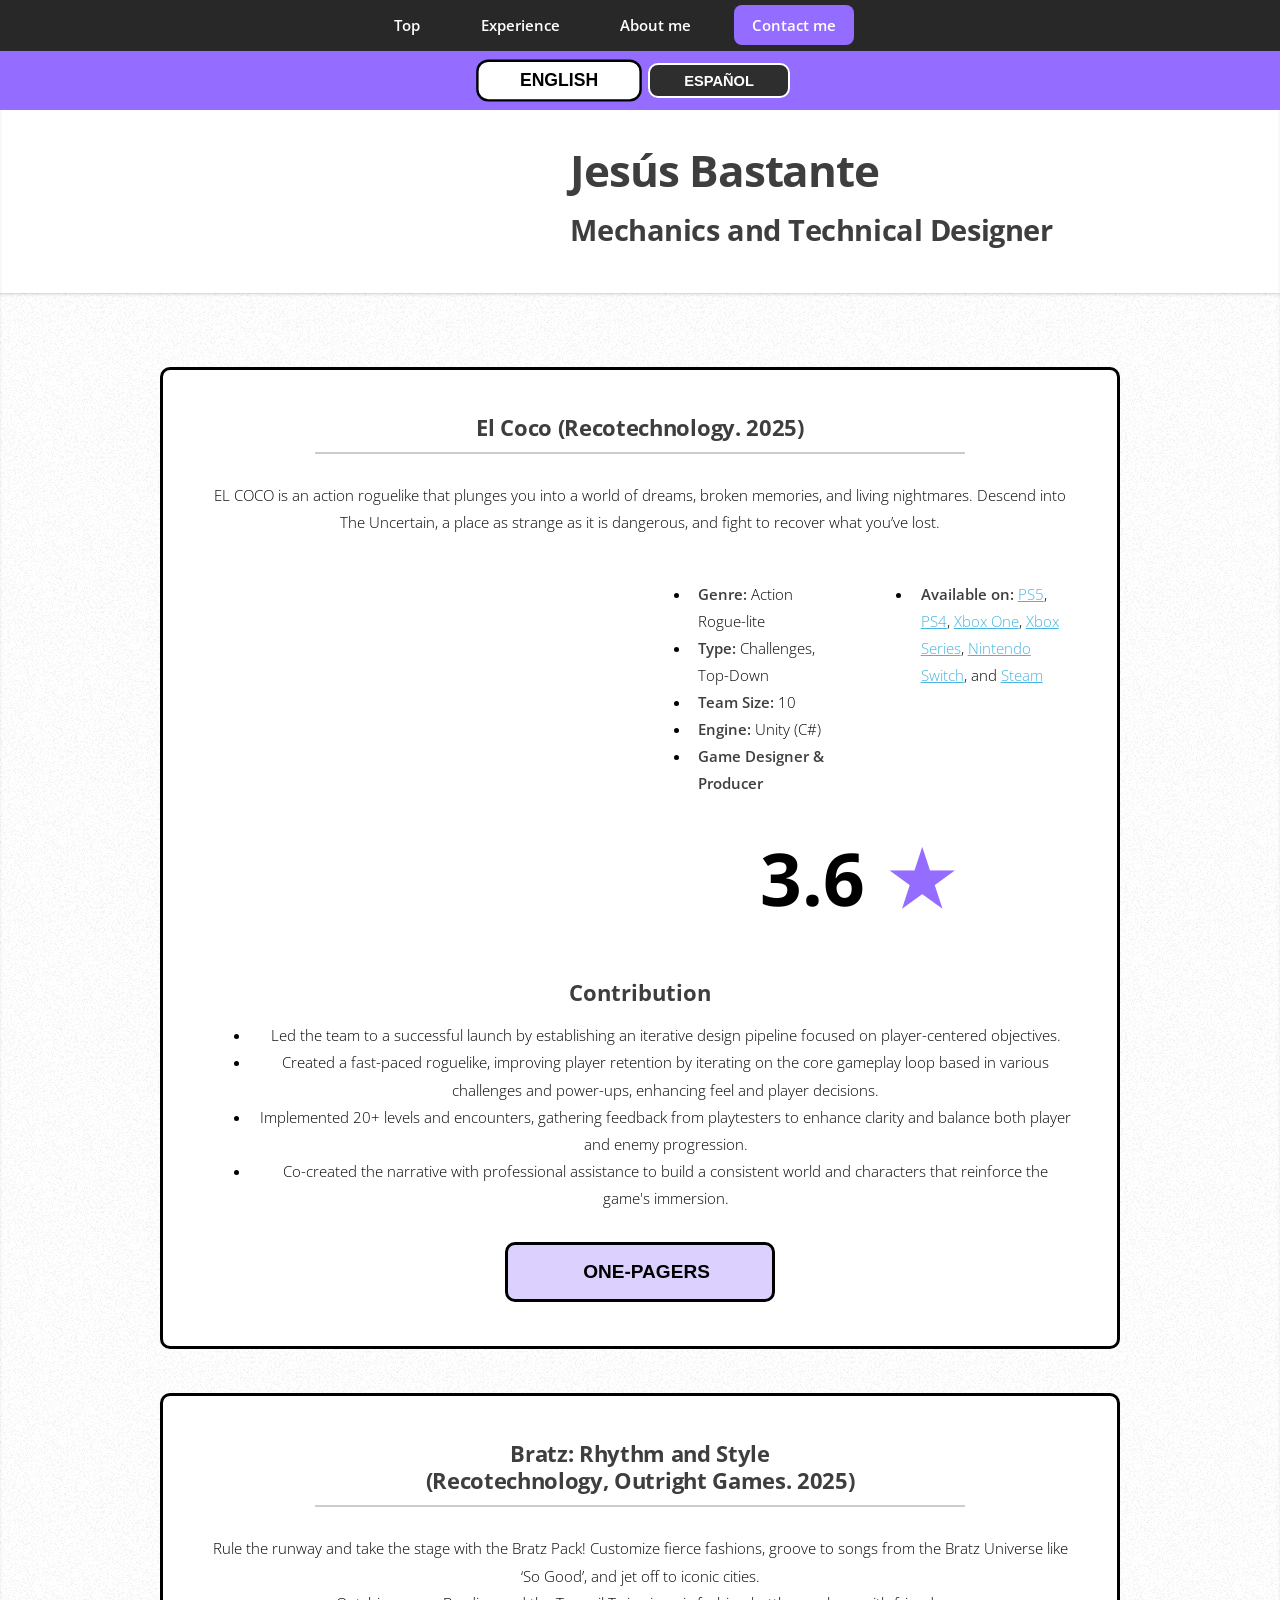
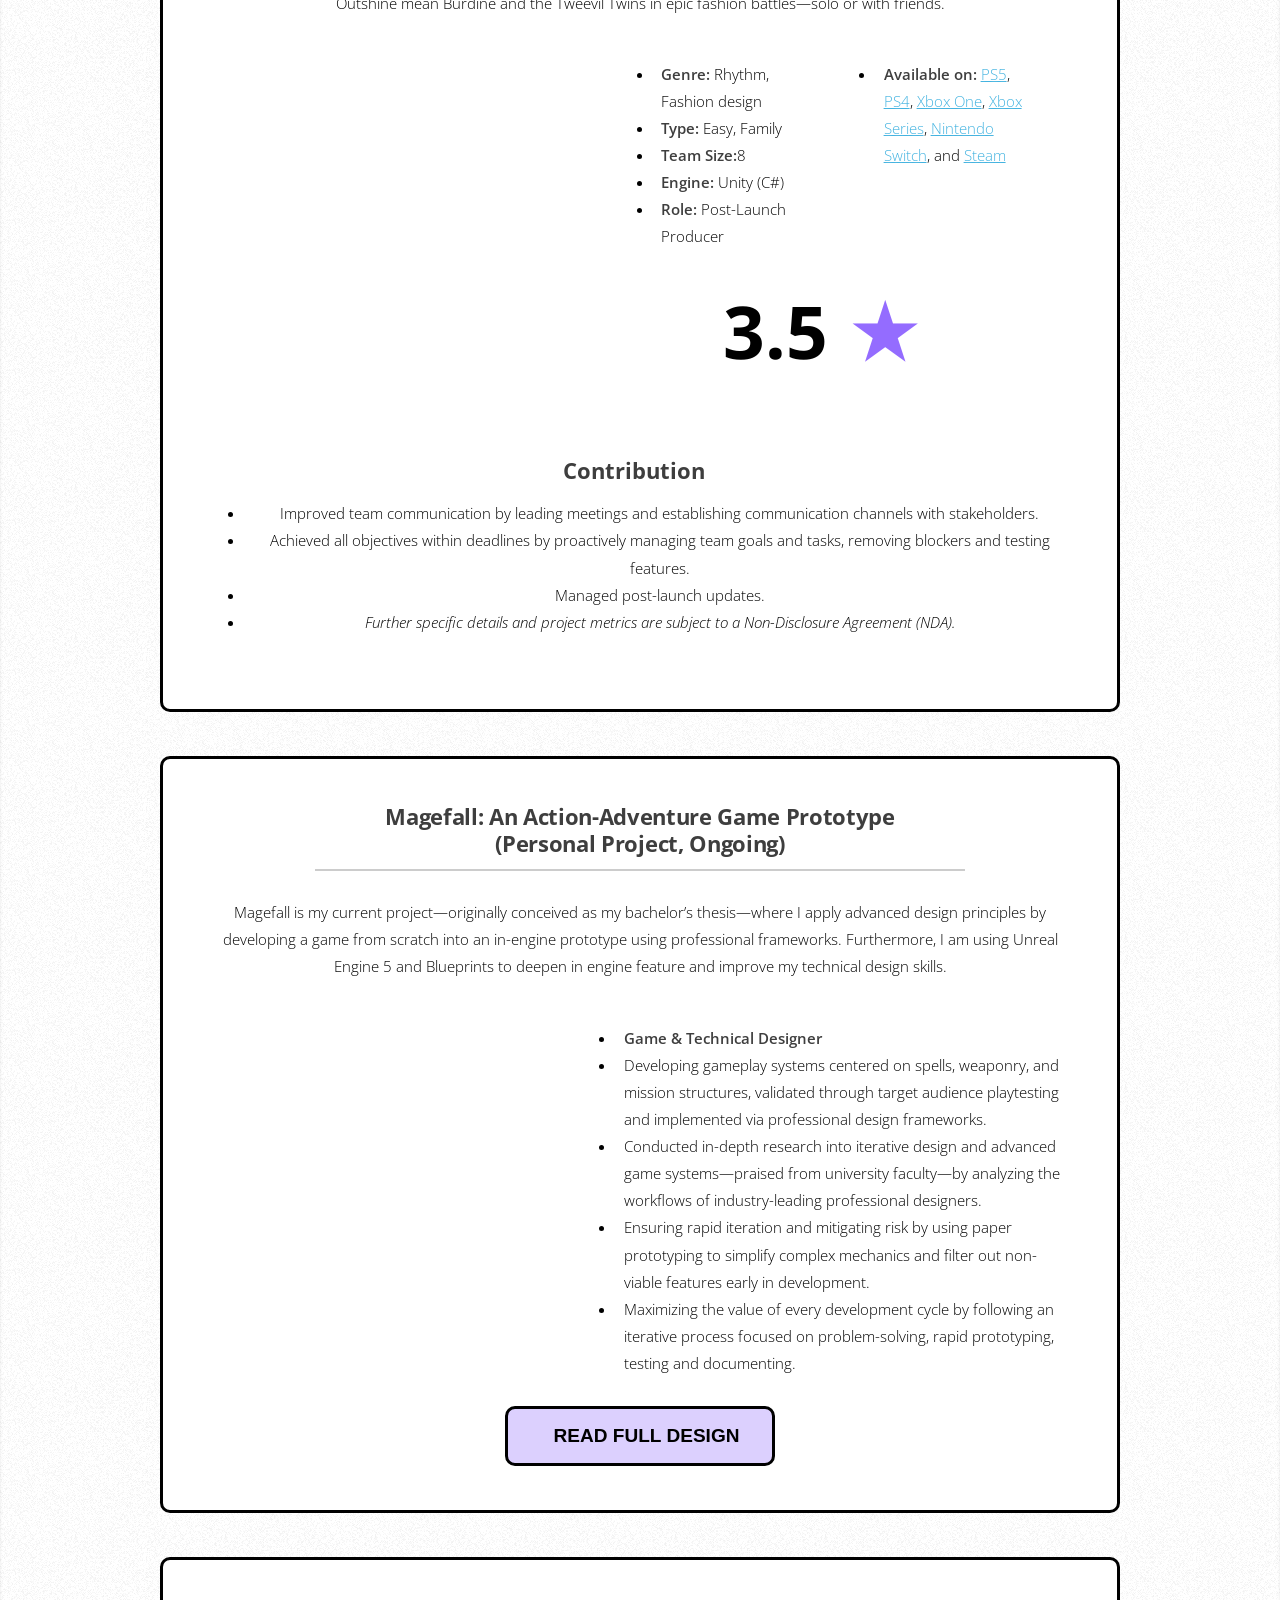
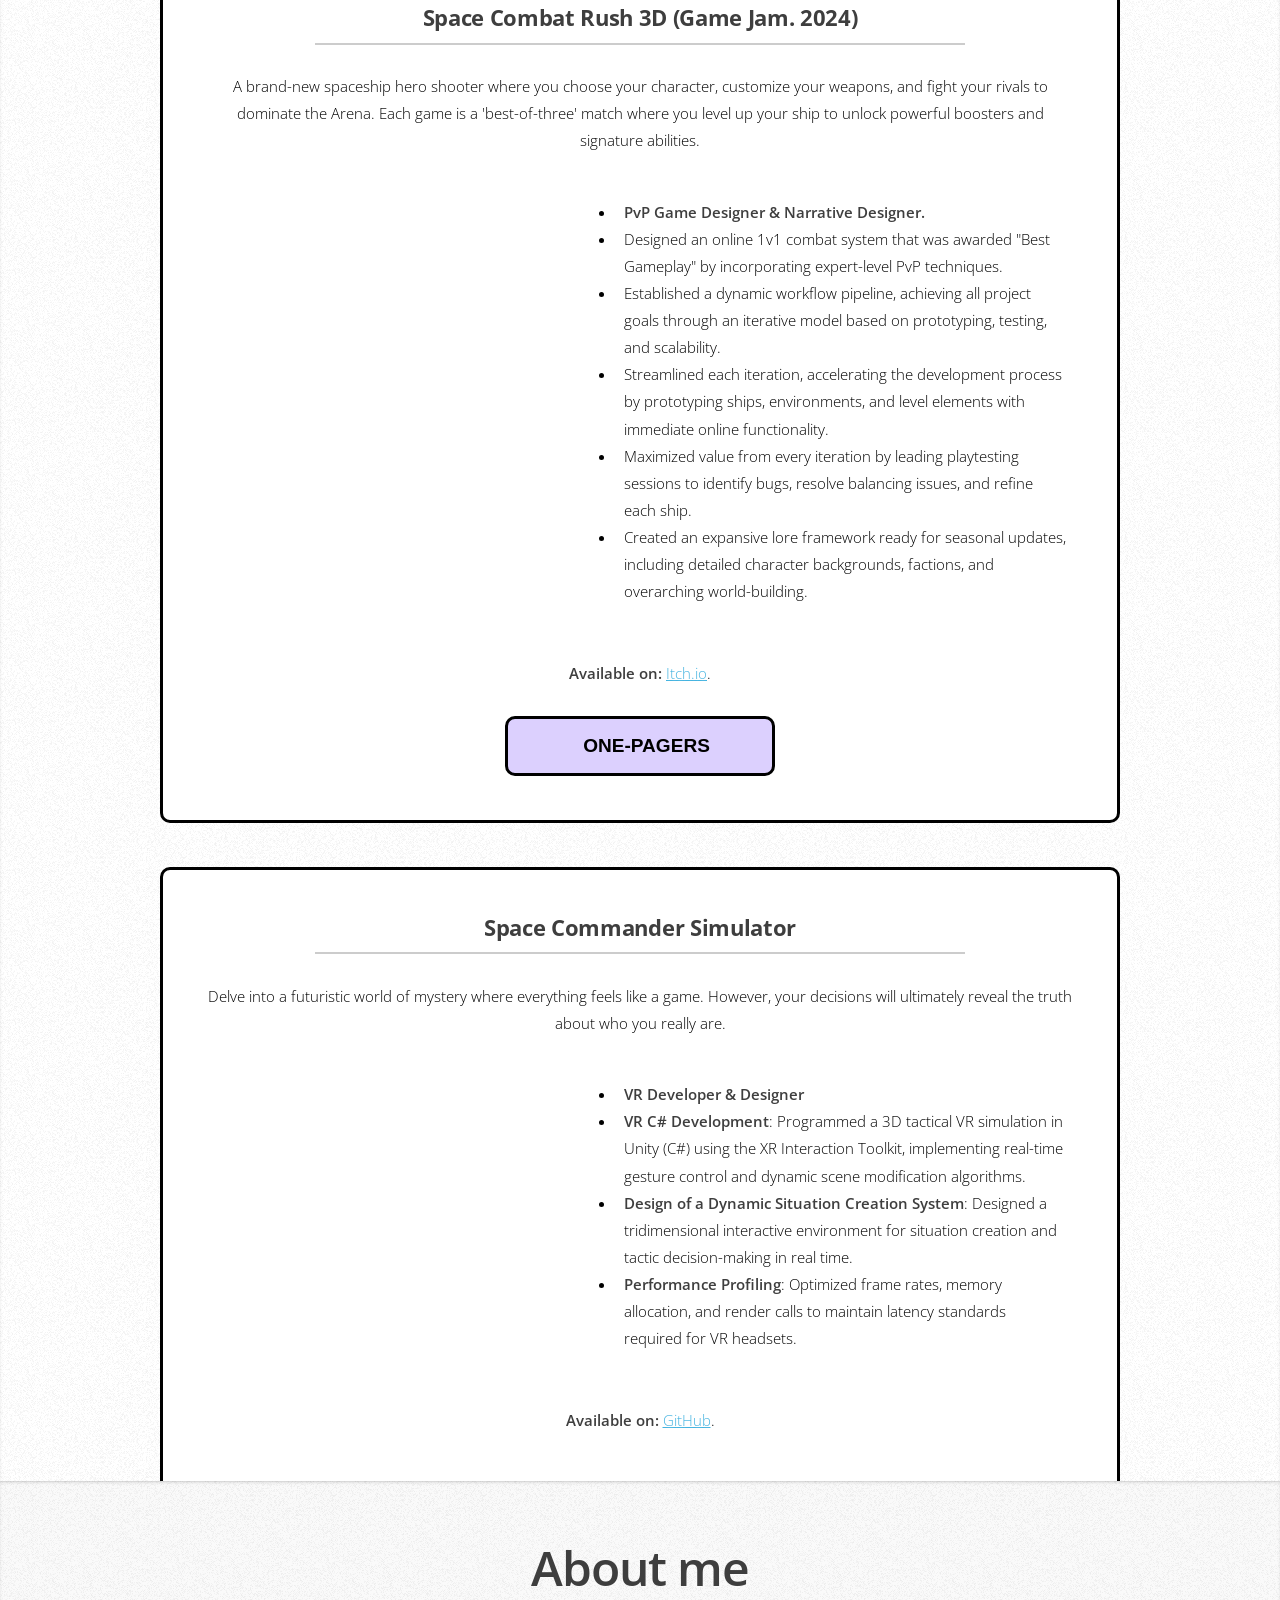
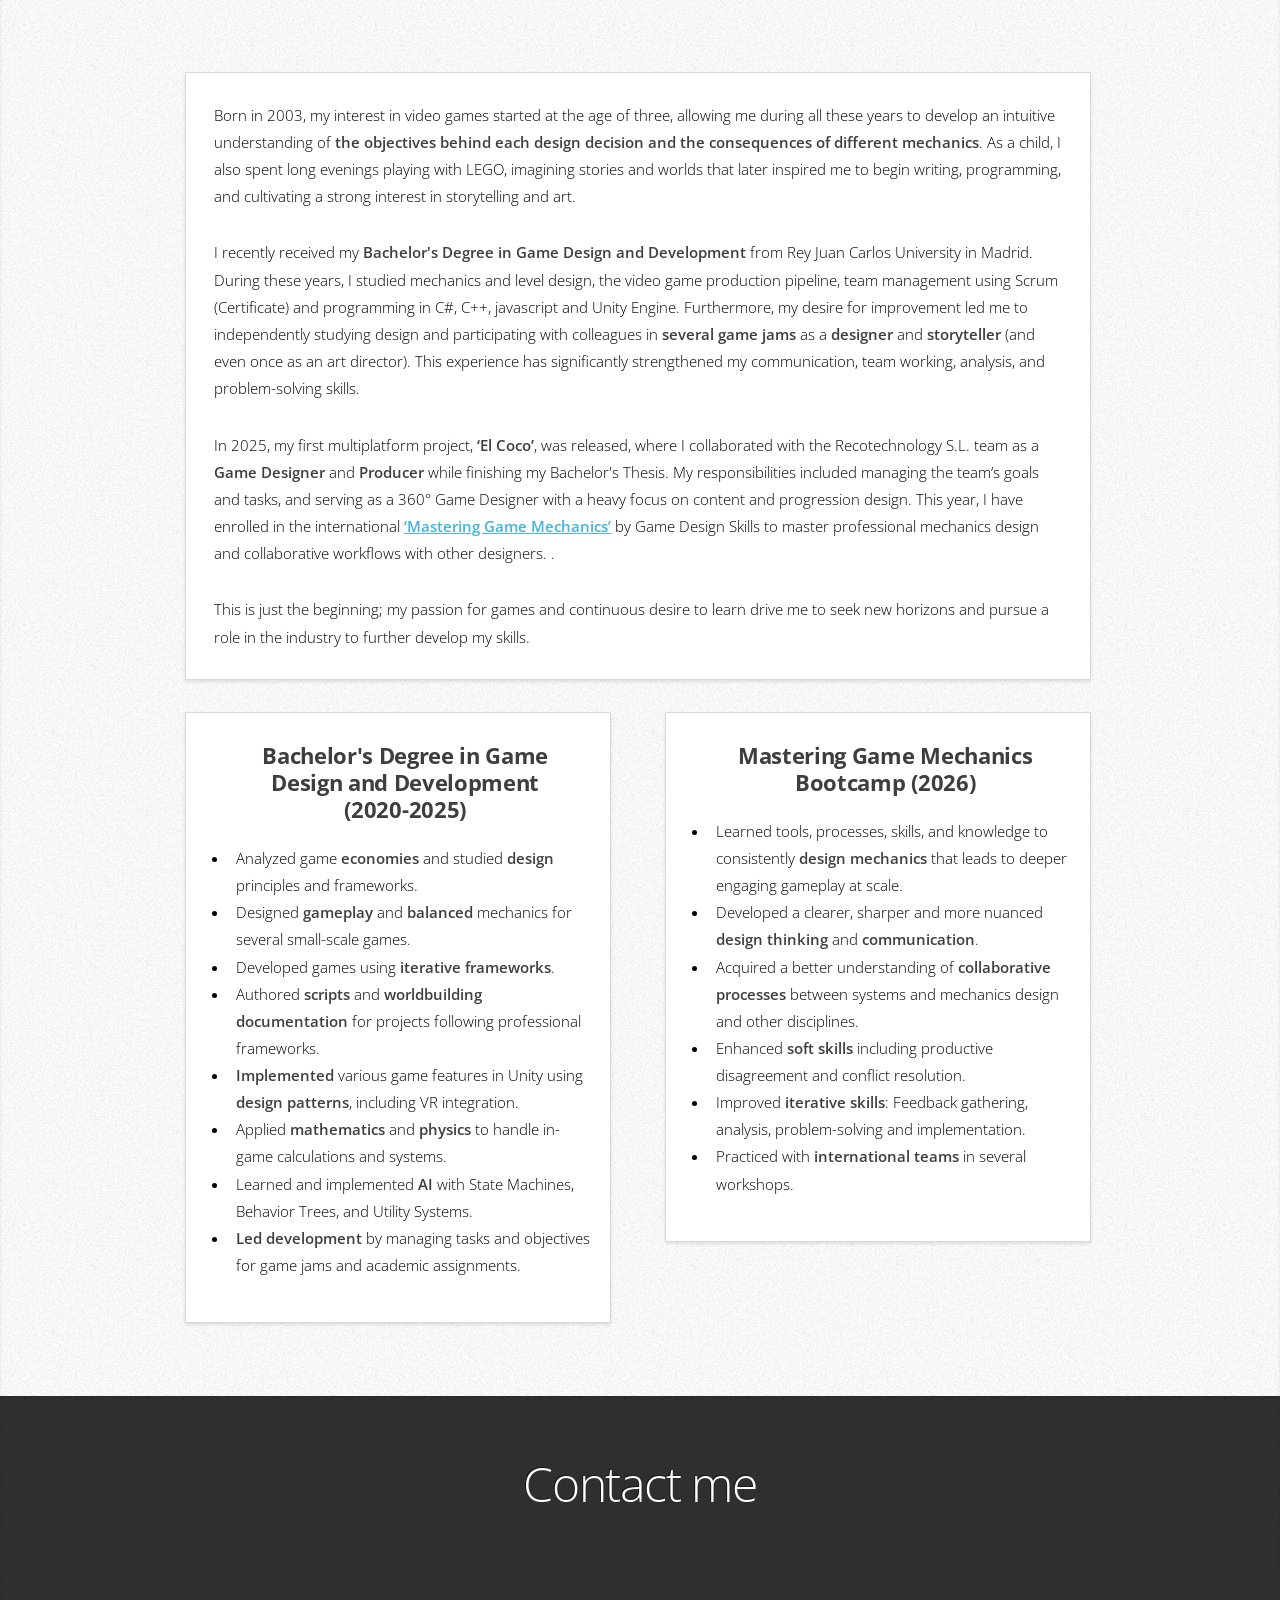
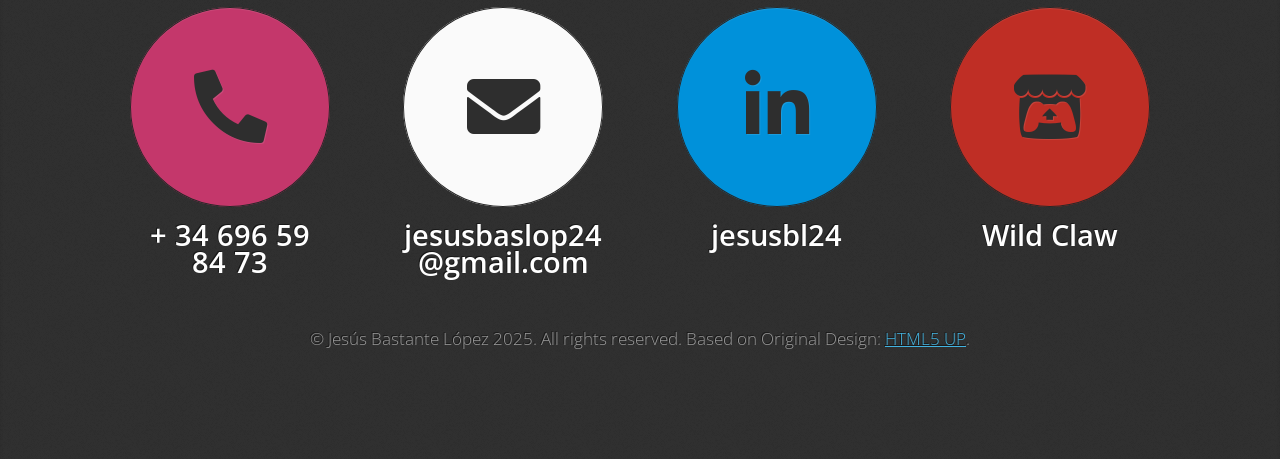
==== commit 36b74b33: "VR metido" ====
--- a/index.html
+++ b/index.html
@@ -1068,14 +1068,14 @@
 				<div class="project-entry">
 					<div class="row">
 						<div class="col-12">
-							<h3>The Inner Doors (Game Jam. 2023)</h3>
+							<h3>Space Commander Simulator</h3>
 						</div>
 					</div>
 
 					<!-- Description -->
 					<div class="row">
 						<div class="col-12">
-							<p data-i18n="project_inner_description" class = "project_description">
+							<p data-i18n="project_VR_description" class = "project_description">
 								Delve into a futuristic world of mystery where everything feels like a game. However, your decisions will ultimately reveal the truth about who you really are.</p>
 						</div>
 					</div>
@@ -1085,7 +1085,7 @@
 
 						<!-- Video -->
 						<div class="col-5 col-12-medium col-12-small image-column">
-							<iframe width="100%" class="video-responsive" src="https://www.youtube.com/embed/ds75GTA6XdU?si=nrnSYYOC4L6e38ob" title="YouTube video player" frameborder="0" allowfullscreen></iframe>
+							<iframe id = "video_VR" class="video-responsive" width="100%" src="https://www.youtube.com/embed/cRitdiz6zaY?si=ysmN-CyBQLx4fjeC" title="YouTube video player" frameborder="0" allowfullscreen></iframe>
 						</div>
 
 						<!-- Skills & Work -->
@@ -1093,11 +1093,10 @@
 
 							<!-- Work -->
 							<ul class="project-details">
-								<li data-i18n="project_inner_1"><strong>Game director and narrative designer.</strong></li>
-								<li data-i18n="project_inner_2">Led the team in creating an immersive and enigmatic player experience.</li>
-								<li data-i18n="project_inner_3">Designed the core narrative architecture and progression systems.</li>
-								<li data-i18n="project_inner_4">Authored all in-game dialogue and narrative scripts.</li>
-								<li data-i18n="project_inner_5">Designed and programmed 2D minigames to complement the core gameplay.</li>
+								<li data-i18n="project_VR_1"><strong>Game director and narrative designer.</strong></li>
+								<li data-i18n="project_VR_2">Led the team in creating an immersive and enigmatic player experience.</li>
+								<li data-i18n="project_VR_3">Designed the core narrative architecture and progression systems.</li>
+								<li data-i18n="project_VR_4">Authored all in-game dialogue and narrative scripts.</li>
 								<!--<li data-i18n="project_inner_6">Architected the central HUB level, focusing on environmental storytelling and narrative triggers.</li>-->
 								<!--<li data-i18n="project_inner_7">Recognized with an award and selected for exhibition at the Guerrilla Game Festival.</li>-->
 							</ul>
@@ -1107,7 +1106,7 @@
 						<div class="col-12 col-12-medium col-12-small">
 							<p class="availability-row">
 								<span data-i18n="project_available_on">Available on:</span>
-								<a href="https://wild-claw-studio.itch.io/the-inner-doors" target="_blank">Itch.io</a>.
+								<a href="https://github.com/JesusBL24/VRProyecto" target="_blank">GitHub</a>.
 							</p>
 						</div>
 
